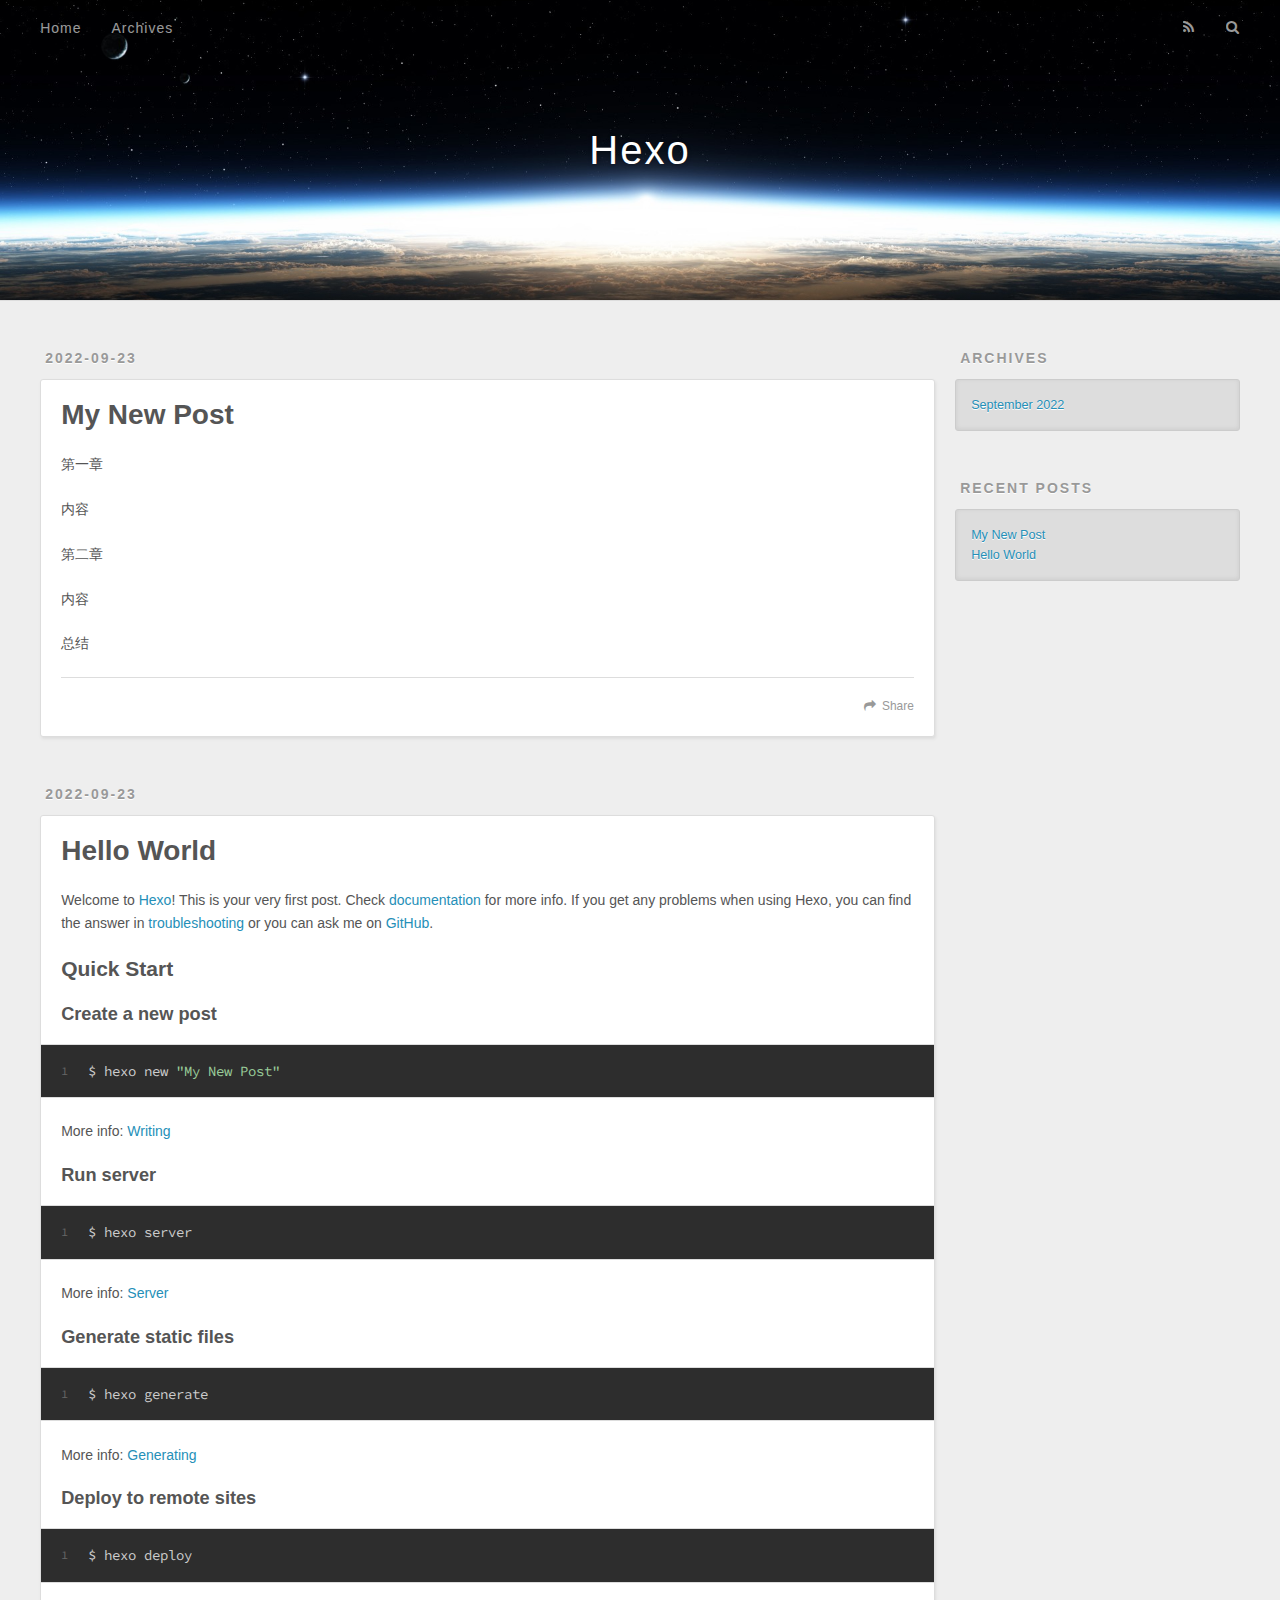
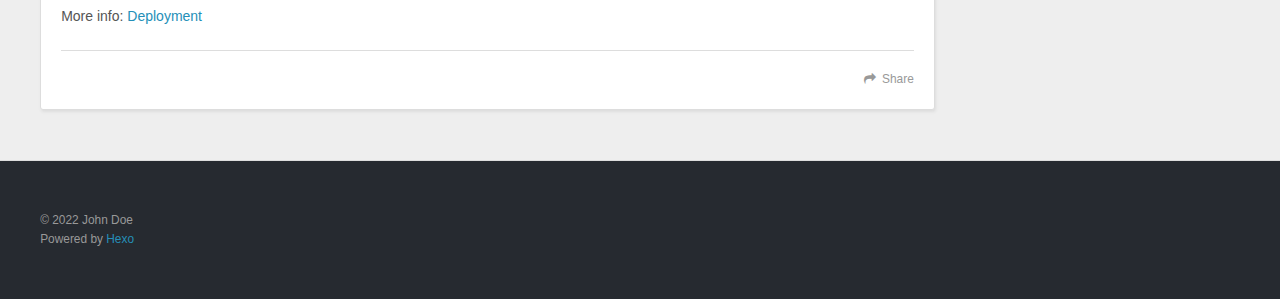
==== index.html @ 92d82f2a "Site updated: 2022-09-23 19:35:55" ====
<!DOCTYPE html>
<html>
<head>
  <meta charset="utf-8">
  

  
  <title>Hexo</title>
  <meta name="viewport" content="width=device-width, initial-scale=1, maximum-scale=1">
  <meta property="og:type" content="website">
<meta property="og:title" content="Hexo">
<meta property="og:url" content="http://example.com/index.html">
<meta property="og:site_name" content="Hexo">
<meta property="og:locale" content="en_US">
<meta property="article:author" content="John Doe">
<meta name="twitter:card" content="summary">
  
    <link rel="alternate" href="/atom.xml" title="Hexo" type="application/atom+xml">
  
  
    <link rel="icon" href="/favicon.png">
  
  
    <link href="//fonts.googleapis.com/css?family=Source+Code+Pro" rel="stylesheet" type="text/css">
  
  
<link rel="stylesheet" href="/css/style.css">

<meta name="generator" content="Hexo 5.4.2"></head>

<body>
  <div id="container">
    <div id="wrap">
      <header id="header">
  <div id="banner"></div>
  <div id="header-outer" class="outer">
    <div id="header-title" class="inner">
      <h1 id="logo-wrap">
        <a href="/" id="logo">Hexo</a>
      </h1>
      
    </div>
    <div id="header-inner" class="inner">
      <nav id="main-nav">
        <a id="main-nav-toggle" class="nav-icon"></a>
        
          <a class="main-nav-link" href="/">Home</a>
        
          <a class="main-nav-link" href="/archives">Archives</a>
        
      </nav>
      <nav id="sub-nav">
        
          <a id="nav-rss-link" class="nav-icon" href="/atom.xml" title="RSS Feed"></a>
        
        <a id="nav-search-btn" class="nav-icon" title="Search"></a>
      </nav>
      <div id="search-form-wrap">
        <form action="//google.com/search" method="get" accept-charset="UTF-8" class="search-form"><input type="search" name="q" class="search-form-input" placeholder="Search"><button type="submit" class="search-form-submit">&#xF002;</button><input type="hidden" name="sitesearch" value="http://example.com"></form>
      </div>
    </div>
  </div>
</header>
      <div class="outer">
        <section id="main">
  
    <article id="post-My-New-Post" class="article article-type-post" itemscope itemprop="blogPost">
  <div class="article-meta">
    <a href="/2022/09/23/My-New-Post/" class="article-date">
  <time datetime="2022-09-23T10:31:55.000Z" itemprop="datePublished">2022-09-23</time>
</a>
    
  </div>
  <div class="article-inner">
    
    
      <header class="article-header">
        
  
    <h1 itemprop="name">
      <a class="article-title" href="/2022/09/23/My-New-Post/">My New Post</a>
    </h1>
  

      </header>
    
    <div class="article-entry" itemprop="articleBody">
      
        <p>第一章</p>
<p>内容</p>
<p>第二章</p>
<p>内容</p>
<p>总结</p>

      
    </div>
    <footer class="article-footer">
      <a data-url="http://example.com/2022/09/23/My-New-Post/" data-id="cl8ecjs6b00005gvkepz2fsvu" class="article-share-link">Share</a>
      
      
    </footer>
  </div>
  
</article>


  
    <article id="post-hello-world" class="article article-type-post" itemscope itemprop="blogPost">
  <div class="article-meta">
    <a href="/2022/09/23/hello-world/" class="article-date">
  <time datetime="2022-09-23T10:23:54.370Z" itemprop="datePublished">2022-09-23</time>
</a>
    
  </div>
  <div class="article-inner">
    
    
      <header class="article-header">
        
  
    <h1 itemprop="name">
      <a class="article-title" href="/2022/09/23/hello-world/">Hello World</a>
    </h1>
  

      </header>
    
    <div class="article-entry" itemprop="articleBody">
      
        <p>Welcome to <a target="_blank" rel="noopener" href="https://hexo.io/">Hexo</a>! This is your very first post. Check <a target="_blank" rel="noopener" href="https://hexo.io/docs/">documentation</a> for more info. If you get any problems when using Hexo, you can find the answer in <a target="_blank" rel="noopener" href="https://hexo.io/docs/troubleshooting.html">troubleshooting</a> or you can ask me on <a target="_blank" rel="noopener" href="https://github.com/hexojs/hexo/issues">GitHub</a>.</p>
<h2 id="Quick-Start"><a href="#Quick-Start" class="headerlink" title="Quick Start"></a>Quick Start</h2><h3 id="Create-a-new-post"><a href="#Create-a-new-post" class="headerlink" title="Create a new post"></a>Create a new post</h3><figure class="highlight bash"><table><tr><td class="gutter"><pre><span class="line">1</span><br></pre></td><td class="code"><pre><span class="line">$ hexo new <span class="string">&quot;My New Post&quot;</span></span><br></pre></td></tr></table></figure>

<p>More info: <a target="_blank" rel="noopener" href="https://hexo.io/docs/writing.html">Writing</a></p>
<h3 id="Run-server"><a href="#Run-server" class="headerlink" title="Run server"></a>Run server</h3><figure class="highlight bash"><table><tr><td class="gutter"><pre><span class="line">1</span><br></pre></td><td class="code"><pre><span class="line">$ hexo server</span><br></pre></td></tr></table></figure>

<p>More info: <a target="_blank" rel="noopener" href="https://hexo.io/docs/server.html">Server</a></p>
<h3 id="Generate-static-files"><a href="#Generate-static-files" class="headerlink" title="Generate static files"></a>Generate static files</h3><figure class="highlight bash"><table><tr><td class="gutter"><pre><span class="line">1</span><br></pre></td><td class="code"><pre><span class="line">$ hexo generate</span><br></pre></td></tr></table></figure>

<p>More info: <a target="_blank" rel="noopener" href="https://hexo.io/docs/generating.html">Generating</a></p>
<h3 id="Deploy-to-remote-sites"><a href="#Deploy-to-remote-sites" class="headerlink" title="Deploy to remote sites"></a>Deploy to remote sites</h3><figure class="highlight bash"><table><tr><td class="gutter"><pre><span class="line">1</span><br></pre></td><td class="code"><pre><span class="line">$ hexo deploy</span><br></pre></td></tr></table></figure>

<p>More info: <a target="_blank" rel="noopener" href="https://hexo.io/docs/one-command-deployment.html">Deployment</a></p>

      
    </div>
    <footer class="article-footer">
      <a data-url="http://example.com/2022/09/23/hello-world/" data-id="cl8ecjs6n00015gvkd9if2tex" class="article-share-link">Share</a>
      
      
    </footer>
  </div>
  
</article>


  


</section>
        
          <aside id="sidebar">
  
    

  
    

  
    
  
    
  <div class="widget-wrap">
    <h3 class="widget-title">Archives</h3>
    <div class="widget">
      <ul class="archive-list"><li class="archive-list-item"><a class="archive-list-link" href="/archives/2022/09/">September 2022</a></li></ul>
    </div>
  </div>


  
    
  <div class="widget-wrap">
    <h3 class="widget-title">Recent Posts</h3>
    <div class="widget">
      <ul>
        
          <li>
            <a href="/2022/09/23/My-New-Post/">My New Post</a>
          </li>
        
          <li>
            <a href="/2022/09/23/hello-world/">Hello World</a>
          </li>
        
      </ul>
    </div>
  </div>

  
</aside>
        
      </div>
      <footer id="footer">
  
  <div class="outer">
    <div id="footer-info" class="inner">
      &copy; 2022 John Doe<br>
      Powered by <a href="http://hexo.io/" target="_blank">Hexo</a>
    </div>
  </div>
</footer>
    </div>
    <nav id="mobile-nav">
  
    <a href="/" class="mobile-nav-link">Home</a>
  
    <a href="/archives" class="mobile-nav-link">Archives</a>
  
</nav>
    

<script src="//ajax.googleapis.com/ajax/libs/jquery/2.0.3/jquery.min.js"></script>


  
<link rel="stylesheet" href="/fancybox/jquery.fancybox.css">

  
<script src="/fancybox/jquery.fancybox.pack.js"></script>




<script src="/js/script.js"></script>




  </div>
</body>
</html>
---- css/style.css ----
body {
  width: 100%;
}
body:before,
body:after {
  content: "";
  display: table;
}
body:after {
  clear: both;
}
html,
body,
div,
span,
applet,
object,
iframe,
h1,
h2,
h3,
h4,
h5,
h6,
p,
blockquote,
pre,
a,
abbr,
acronym,
address,
big,
cite,
code,
del,
dfn,
em,
img,
ins,
kbd,
q,
s,
samp,
small,
strike,
strong,
sub,
sup,
tt,
var,
dl,
dt,
dd,
ol,
ul,
li,
fieldset,
form,
label,
legend,
table,
caption,
tbody,
tfoot,
thead,
tr,
th,
td {
  margin: 0;
  padding: 0;
  border: 0;
  outline: 0;
  font-weight: inherit;
  font-style: inherit;
  font-family: inherit;
  font-size: 100%;
  vertical-align: baseline;
}
body {
  line-height: 1;
  color: #000;
  background: #fff;
}
ol,
ul {
  list-style: none;
}
table {
  border-collapse: separate;
  border-spacing: 0;
  vertical-align: middle;
}
caption,
th,
td {
  text-align: left;
  font-weight: normal;
  vertical-align: middle;
}
a img {
  border: none;
}
input,
button {
  margin: 0;
  padding: 0;
}
input::-moz-focus-inner,
button::-moz-focus-inner {
  border: 0;
  padding: 0;
}
@font-face {
  font-family: FontAwesome;
  font-style: normal;
  font-weight: normal;
  src: url("fonts/fontawesome-webfont.eot?v=#4.0.3");
  src: url("fonts/fontawesome-webfont.eot?#iefix&v=#4.0.3") format("embedded-opentype"), url("fonts/fontawesome-webfont.woff?v=#4.0.3") format("woff"), url("fonts/fontawesome-webfont.ttf?v=#4.0.3") format("truetype"), url("fonts/fontawesome-webfont.svg#fontawesomeregular?v=#4.0.3") format("svg");
}
html,
body,
#container {
  height: 100%;
}
body {
  background: #eee;
  font: 14px -apple-system, BlinkMacSystemFont, "Segoe UI", "Roboto", "Oxygen", "Ubuntu", "Cantarell", "Fira Sans", "Droid Sans", "Helvetica Neue", sans-serif;
  -webkit-text-size-adjust: 100%;
}
.outer {
  max-width: 1220px;
  margin: 0 auto;
  padding: 0 20px;
}
.outer:before,
.outer:after {
  content: "";
  display: table;
}
.outer:after {
  clear: both;
}
.inner {
  display: inline;
  float: left;
  width: 98.33333333333333%;
  margin: 0 0.833333333333333%;
}
.left,
.alignleft {
  float: left;
}
.right,
.alignright {
  float: right;
}
.clear {
  clear: both;
}
#container {
  position: relative;
}
.mobile-nav-on {
  overflow: hidden;
}
#wrap {
  height: 100%;
  width: 100%;
  position: absolute;
  top: 0;
  left: 0;
  -webkit-transition: 0.2s ease-out;
  -moz-transition: 0.2s ease-out;
  -ms-transition: 0.2s ease-out;
  transition: 0.2s ease-out;
  z-index: 1;
  background: #eee;
}
.mobile-nav-on #wrap {
  left: 280px;
}
@media screen and (min-width: 768px) {
  #main {
    display: inline;
    float: left;
    width: 73.33333333333333%;
    margin: 0 0.833333333333333%;
  }
}
.article-date,
.article-category-link,
.archive-year,
.widget-title {
  text-decoration: none;
  text-transform: uppercase;
  letter-spacing: 2px;
  color: #999;
  margin-bottom: 1em;
  margin-left: 5px;
  line-height: 1em;
  text-shadow: 0 1px #fff;
  font-weight: bold;
}
.article-inner,
.archive-article-inner {
  background: #fff;
  -webkit-box-shadow: 1px 2px 3px #ddd;
  box-shadow: 1px 2px 3px #ddd;
  border: 1px solid #ddd;
  border-radius: 3px;
}
.article-entry h1,
.widget h1 {
  font-size: 2em;
}
.article-entry h2,
.widget h2 {
  font-size: 1.5em;
}
.article-entry h3,
.widget h3 {
  font-size: 1.3em;
}
.article-entry h4,
.widget h4 {
  font-size: 1.2em;
}
.article-entry h5,
.widget h5 {
  font-size: 1em;
}
.article-entry h6,
.widget h6 {
  font-size: 1em;
  color: #999;
}
.article-entry hr,
.widget hr {
  border: 1px dashed #ddd;
}
.article-entry strong,
.widget strong {
  font-weight: bold;
}
.article-entry em,
.widget em,
.article-entry cite,
.widget cite {
  font-style: italic;
}
.article-entry sup,
.widget sup,
.article-entry sub,
.widget sub {
  font-size: 0.75em;
  line-height: 0;
  position: relative;
  vertical-align: baseline;
}
.article-entry sup,
.widget sup {
  top: -0.5em;
}
.article-entry sub,
.widget sub {
  bottom: -0.2em;
}
.article-entry small,
.widget small {
  font-size: 0.85em;
}
.article-entry acronym,
.widget acronym,
.article-entry abbr,
.widget abbr {
  border-bottom: 1px dotted;
}
.article-entry ul,
.widget ul,
.article-entry ol,
.widget ol,
.article-entry dl,
.widget dl {
  margin: 0 20px;
  line-height: 1.6em;
}
.article-entry ul ul,
.widget ul ul,
.article-entry ol ul,
.widget ol ul,
.article-entry ul ol,
.widget ul ol,
.article-entry ol ol,
.widget ol ol {
  margin-top: 0;
  margin-bottom: 0;
}
.article-entry ul,
.widget ul {
  list-style: disc;
}
.article-entry ol,
.widget ol {
  list-style: decimal;
}
.article-entry dt,
.widget dt {
  font-weight: bold;
}
#header {
  height: 300px;
  position: relative;
  border-bottom: 1px solid #ddd;
}
#header:before,
#header:after {
  content: "";
  position: absolute;
  left: 0;
  right: 0;
  height: 40px;
}
#header:before {
  top: 0;
  background: -webkit-linear-gradient(rgba(0,0,0,0.2), transparent);
  background: -moz-linear-gradient(rgba(0,0,0,0.2), transparent);
  background: -ms-linear-gradient(rgba(0,0,0,0.2), transparent);
  background: linear-gradient(rgba(0,0,0,0.2), transparent);
}
#header:after {
  bottom: 0;
  background: -webkit-linear-gradient(transparent, rgba(0,0,0,0.2));
  background: -moz-linear-gradient(transparent, rgba(0,0,0,0.2));
  background: -ms-linear-gradient(transparent, rgba(0,0,0,0.2));
  background: linear-gradient(transparent, rgba(0,0,0,0.2));
}
#header-outer {
  height: 100%;
  position: relative;
}
#header-inner {
  position: relative;
  overflow: hidden;
}
#banner {
  position: absolute;
  top: 0;
  left: 0;
  width: 100%;
  height: 100%;
  background: url("images/banner.jpg") center #000;
  background-size: cover;
  z-index: -1;
}
#header-title {
  text-align: center;
  height: 40px;
  position: absolute;
  top: 50%;
  left: 0;
  margin-top: -20px;
}
#logo,
#subtitle {
  text-decoration: none;
  color: #fff;
  font-weight: 300;
  text-shadow: 0 1px 4px rgba(0,0,0,0.3);
}
#logo {
  font-size: 40px;
  line-height: 40px;
  letter-spacing: 2px;
}
#subtitle {
  font-size: 16px;
  line-height: 16px;
  letter-spacing: 1px;
}
#subtitle-wrap {
  margin-top: 16px;
}
#main-nav {
  float: left;
  margin-left: -15px;
}
.nav-icon,
.main-nav-link {
  float: left;
  color: #fff;
  opacity: 0.6;
  text-decoration: none;
  text-shadow: 0 1px rgba(0,0,0,0.2);
  -webkit-transition: opacity 0.2s;
  -moz-transition: opacity 0.2s;
  -ms-transition: opacity 0.2s;
  transition: opacity 0.2s;
  display: block;
  padding: 20px 15px;
}
.nav-icon:hover,
.main-nav-link:hover {
  opacity: 1;
}
.nav-icon {
  font-family: FontAwesome;
  text-align: center;
  font-size: 14px;
  width: 14px;
  height: 14px;
  padding: 20px 15px;
  position: relative;
  cursor: pointer;
}
.main-nav-link {
  font-weight: 300;
  letter-spacing: 1px;
}
@media screen and (max-width: 479px) {
  .main-nav-link {
    display: none;
  }
}
#main-nav-toggle {
  display: none;
}
#main-nav-toggle:before {
  content: "\f0c9";
}
@media screen and (max-width: 479px) {
  #main-nav-toggle {
    display: block;
  }
}
#sub-nav {
  float: right;
  margin-right: -15px;
}
#nav-rss-link:before {
  content: "\f09e";
}
#nav-search-btn:before {
  content: "\f002";
}
#search-form-wrap {
  position: absolute;
  top: 15px;
  width: 150px;
  height: 30px;
  right: -150px;
  opacity: 0;
  -webkit-transition: 0.2s ease-out;
  -moz-transition: 0.2s ease-out;
  -ms-transition: 0.2s ease-out;
  transition: 0.2s ease-out;
}
#search-form-wrap.on {
  opacity: 1;
  right: 0;
}
@media screen and (max-width: 479px) {
  #search-form-wrap {
    width: 100%;
    right: -100%;
  }
}
.search-form {
  position: absolute;
  top: 0;
  left: 0;
  right: 0;
  background: #fff;
  padding: 5px 15px;
  border-radius: 15px;
  -webkit-box-shadow: 0 0 10px rgba(0,0,0,0.3);
  box-shadow: 0 0 10px rgba(0,0,0,0.3);
}
.search-form-input {
  border: none;
  background: none;
  color: #555;
  width: 100%;
  font: 13px -apple-system, BlinkMacSystemFont, "Segoe UI", "Roboto", "Oxygen", "Ubuntu", "Cantarell", "Fira Sans", "Droid Sans", "Helvetica Neue", sans-serif;
  outline: none;
}
.search-form-input::-webkit-search-results-decoration,
.search-form-input::-webkit-search-cancel-button {
  -webkit-appearance: none;
}
.search-form-submit {
  position: absolute;
  top: 50%;
  right: 10px;
  margin-top: -7px;
  font: 13px FontAwesome;
  border: none;
  background: none;
  color: #bbb;
  cursor: pointer;
}
.search-form-submit:hover,
.search-form-submit:focus {
  color: #777;
}
.article {
  margin: 50px 0;
}
.article-inner {
  overflow: hidden;
}
.article-meta:before,
.article-meta:after {
  content: "";
  display: table;
}
.article-meta:after {
  clear: both;
}
.article-date {
  float: left;
}
.article-category {
  float: left;
  line-height: 1em;
  color: #ccc;
  text-shadow: 0 1px #fff;
  margin-left: 8px;
}
.article-category:before {
  content: "\2022";
}
.article-category-link {
  margin: 0 12px 1em;
}
.article-header {
  padding: 20px 20px 0;
}
.article-title {
  text-decoration: none;
  font-size: 2em;
  font-weight: bold;
  color: #555;
  line-height: 1.1em;
  -webkit-transition: color 0.2s;
  -moz-transition: color 0.2s;
  -ms-transition: color 0.2s;
  transition: color 0.2s;
}
a.article-title:hover {
  color: #258fb8;
}
.article-entry {
  color: #555;
  padding: 0 20px;
}
.article-entry:before,
.article-entry:after {
  content: "";
  display: table;
}
.article-entry:after {
  clear: both;
}
.article-entry p,
.article-entry table {
  line-height: 1.6em;
  margin: 1.6em 0;
}
.article-entry h1,
.article-entry h2,
.article-entry h3,
.article-entry h4,
.article-entry h5,
.article-entry h6 {
  font-weight: bold;
}
.article-entry h1,
.article-entry h2,
.article-entry h3,
.article-entry h4,
.article-entry h5,
.article-entry h6 {
  line-height: 1.1em;
  margin: 1.1em 0;
}
.article-entry a {
  color: #258fb8;
  text-decoration: none;
}
.article-entry a:hover {
  text-decoration: underline;
}
.article-entry ul,
.article-entry ol,
.article-entry dl {
  margin-top: 1.6em;
  margin-bottom: 1.6em;
}
.article-entry img,
.article-entry video {
  max-width: 100%;
  height: auto;
  display: block;
  margin: auto;
}
.article-entry iframe {
  border: none;
}
.article-entry table {
  width: 100%;
  border-collapse: collapse;
  border-spacing: 0;
}
.article-entry th {
  font-weight: bold;
  border-bottom: 3px solid #ddd;
  padding-bottom: 0.5em;
}
.article-entry td {
  border-bottom: 1px solid #ddd;
  padding: 10px 0;
}
.article-entry blockquote {
  font-family: Georgia, "Times New Roman", serif;
  font-size: 1.4em;
  margin: 1.6em 20px;
  text-align: center;
}
.article-entry blockquote footer {
  font-size: 14px;
  margin: 1.6em 0;
  font-family: -apple-system, BlinkMacSystemFont, "Segoe UI", "Roboto", "Oxygen", "Ubuntu", "Cantarell", "Fira Sans", "Droid Sans", "Helvetica Neue", sans-serif;
}
.article-entry blockquote footer cite:before {
  content: "—";
  padding: 0 0.5em;
}
.article-entry .pullquote {
  text-align: left;
  width: 45%;
  margin: 0;
}
.article-entry .pullquote.left {
  margin-left: 0.5em;
  margin-right: 1em;
}
.article-entry .pullquote.right {
  margin-right: 0.5em;
  margin-left: 1em;
}
.article-entry .caption {
  color: #999;
  display: block;
  font-size: 0.9em;
  margin-top: 0.5em;
  position: relative;
  text-align: center;
}
.article-entry .video-container {
  position: relative;
  padding-top: 56.25%;
  height: 0;
  overflow: hidden;
}
.article-entry .video-container iframe,
.article-entry .video-container object,
.article-entry .video-container embed {
  position: absolute;
  top: 0;
  left: 0;
  width: 100%;
  height: 100%;
  margin-top: 0;
}
.article-more-link a {
  display: inline-block;
  line-height: 1em;
  padding: 6px 15px;
  border-radius: 15px;
  background: #eee;
  color: #999;
  text-shadow: 0 1px #fff;
  text-decoration: none;
}
.article-more-link a:hover {
  background: #258fb8;
  color: #fff;
  text-decoration: none;
  text-shadow: 0 1px #1e7293;
}
.article-footer {
  font-size: 0.85em;
  line-height: 1.6em;
  border-top: 1px solid #ddd;
  padding-top: 1.6em;
  margin: 0 20px 20px;
}
.article-footer:before,
.article-footer:after {
  content: "";
  display: table;
}
.article-footer:after {
  clear: both;
}
.article-footer a {
  color: #999;
  text-decoration: none;
}
.article-footer a:hover {
  color: #555;
}
.article-tag-list-item {
  float: left;
  margin-right: 10px;
}
.article-tag-list-link:before {
  content: "#";
}
.article-comment-link {
  float: right;
}
.article-comment-link:before {
  content: "\f075";
  font-family: FontAwesome;
  padding-right: 8px;
}
.article-share-link {
  cursor: pointer;
  float: right;
  margin-left: 20px;
}
.article-share-link:before {
  content: "\f064";
  font-family: FontAwesome;
  padding-right: 6px;
}
#article-nav {
  position: relative;
}
#article-nav:before,
#article-nav:after {
  content: "";
  display: table;
}
#article-nav:after {
  clear: both;
}
@media screen and (min-width: 768px) {
  #article-nav {
    margin: 50px 0;
  }
  #article-nav:before {
    width: 8px;
    height: 8px;
    position: absolute;
    top: 50%;
    left: 50%;
    margin-top: -4px;
    margin-left: -4px;
    content: "";
    border-radius: 50%;
    background: #ddd;
    -webkit-box-shadow: 0 1px 2px #fff;
    box-shadow: 0 1px 2px #fff;
  }
}
.article-nav-link-wrap {
  text-decoration: none;
  text-shadow: 0 1px #fff;
  color: #999;
  -webkit-box-sizing: border-box;
  -moz-box-sizing: border-box;
  box-sizing: border-box;
  margin-top: 50px;
  text-align: center;
  display: block;
}
.article-nav-link-wrap:hover {
  color: #555;
}
@media screen and (min-width: 768px) {
  .article-nav-link-wrap {
    width: 50%;
    margin-top: 0;
  }
}
@media screen and (min-width: 768px) {
  #article-nav-newer {
    float: left;
    text-align: right;
    padding-right: 20px;
  }
}
@media screen and (min-width: 768px) {
  #article-nav-older {
    float: right;
    text-align: left;
    padding-left: 20px;
  }
}
.article-nav-caption {
  text-transform: uppercase;
  letter-spacing: 2px;
  color: #ddd;
  line-height: 1em;
  font-weight: bold;
}
#article-nav-newer .article-nav-caption {
  margin-right: -2px;
}
.article-nav-title {
  font-size: 0.85em;
  line-height: 1.6em;
  margin-top: 0.5em;
}
.article-share-box {
  position: absolute;
  display: none;
  background: #fff;
  -webkit-box-shadow: 1px 2px 10px rgba(0,0,0,0.2);
  box-shadow: 1px 2px 10px rgba(0,0,0,0.2);
  border-radius: 3px;
  margin-left: -145px;
  overflow: hidden;
  z-index: 1;
}
.article-share-box.on {
  display: block;
}
.article-share-input {
  width: 100%;
  background: none;
  -webkit-box-sizing: border-box;
  -moz-box-sizing: border-box;
  box-sizing: border-box;
  font: 14px -apple-system, BlinkMacSystemFont, "Segoe UI", "Roboto", "Oxygen", "Ubuntu", "Cantarell", "Fira Sans", "Droid Sans", "Helvetica Neue", sans-serif;
  padding: 0 15px;
  color: #555;
  outline: none;
  border: 1px solid #ddd;
  border-radius: 3px 3px 0 0;
  height: 36px;
  line-height: 36px;
}
.article-share-links {
  background: #eee;
}
.article-share-links:before,
.article-share-links:after {
  content: "";
  display: table;
}
.article-share-links:after {
  clear: both;
}
.article-share-twitter,
.article-share-facebook,
.article-share-pinterest,
.article-share-google {
  width: 50px;
  height: 36px;
  display: block;
  float: left;
  position: relative;
  color: #999;
  text-shadow: 0 1px #fff;
}
.article-share-twitter:before,
.article-share-facebook:before,
.article-share-pinterest:before,
.article-share-google:before {
  font-size: 20px;
  font-family: FontAwesome;
  width: 20px;
  height: 20px;
  position: absolute;
  top: 50%;
  left: 50%;
  margin-top: -10px;
  margin-left: -10px;
  text-align: center;
}
.article-share-twitter:hover,
.article-share-facebook:hover,
.article-share-pinterest:hover,
.article-share-google:hover {
  color: #fff;
}
.article-share-twitter:before {
  content: "\f099";
}
.article-share-twitter:hover {
  background: #00aced;
  text-shadow: 0 1px #008abe;
}
.article-share-facebook:before {
  content: "\f09a";
}
.article-share-facebook:hover {
  background: #3b5998;
  text-shadow: 0 1px #2f477a;
}
.article-share-pinterest:before {
  content: "\f0d2";
}
.article-share-pinterest:hover {
  background: #cb2027;
  text-shadow: 0 1px #a21a1f;
}
.article-share-google:before {
  content: "\f0d5";
}
.article-share-google:hover {
  background: #dd4b39;
  text-shadow: 0 1px #be3221;
}
.article-gallery {
  background: #000;
  position: relative;
}
.article-gallery-photos {
  position: relative;
  overflow: hidden;
}
.article-gallery-img {
  display: none;
  max-width: 100%;
}
.article-gallery-img:first-child {
  display: block;
}
.article-gallery-img.loaded {
  position: absolute;
  display: block;
}
.article-gallery-img img {
  display: block;
  max-width: 100%;
  margin: 0 auto;
}
#comments {
  background: #fff;
  -webkit-box-shadow: 1px 2px 3px #ddd;
  box-shadow: 1px 2px 3px #ddd;
  padding: 20px;
  border: 1px solid #ddd;
  border-radius: 3px;
  margin: 50px 0;
}
#comments a {
  color: #258fb8;
}
.archives-wrap {
  margin: 50px 0;
}
.archives:before,
.archives:after {
  content: "";
  display: table;
}
.archives:after {
  clear: both;
}
.archive-year-wrap {
  margin-bottom: 1em;
}
.archives {
  -webkit-column-gap: 10px;
  -moz-column-gap: 10px;
  column-gap: 10px;
}
@media screen and (min-width: 480px) and (max-width: 767px) {
  .archives {
    -webkit-column-count: 2;
    -moz-column-count: 2;
    column-count: 2;
  }
}
@media screen and (min-width: 768px) {
  .archives {
    -webkit-column-count: 3;
    -moz-column-count: 3;
    column-count: 3;
  }
}
.archive-article {
  -webkit-column-break-inside: avoid;
  page-break-inside: avoid;
  overflow: hidden;
  break-inside: avoid-column;
}
.archive-article-inner {
  padding: 10px;
  margin-bottom: 15px;
}
.archive-article-title {
  text-decoration: none;
  font-weight: bold;
  color: #555;
  -webkit-transition: color 0.2s;
  -moz-transition: color 0.2s;
  -ms-transition: color 0.2s;
  transition: color 0.2s;
  line-height: 1.6em;
}
.archive-article-title:hover {
  color: #258fb8;
}
.archive-article-footer {
  margin-top: 1em;
}
.archive-article-date {
  color: #999;
  text-decoration: none;
  font-size: 0.85em;
  line-height: 1em;
  margin-bottom: 0.5em;
  display: block;
}
#page-nav {
  margin: 50px auto;
  background: #fff;
  -webkit-box-shadow: 1px 2px 3px #ddd;
  box-shadow: 1px 2px 3px #ddd;
  border: 1px solid #ddd;
  border-radius: 3px;
  text-align: center;
  color: #999;
  overflow: hidden;
}
#page-nav:before,
#page-nav:after {
  content: "";
  display: table;
}
#page-nav:after {
  clear: both;
}
#page-nav a,
#page-nav span {
  padding: 10px 20px;
  line-height: 1;
  height: 2ex;
}
#page-nav a {
  color: #999;
  text-decoration: none;
}
#page-nav a:hover {
  background: #999;
  color: #fff;
}
#page-nav .prev {
  float: left;
}
#page-nav .next {
  float: right;
}
#page-nav .page-number {
  display: inline-block;
}
@media screen and (max-width: 479px) {
  #page-nav .page-number {
    display: none;
  }
}
#page-nav .current {
  color: #555;
  font-weight: bold;
}
#page-nav .space {
  color: #ddd;
}
#footer {
  background: #262a30;
  padding: 50px 0;
  border-top: 1px solid #ddd;
  color: #999;
}
#footer a {
  color: #258fb8;
  text-decoration: none;
}
#footer a:hover {
  text-decoration: underline;
}
#footer-info {
  line-height: 1.6em;
  font-size: 0.85em;
}
.article-entry pre,
.article-entry .highlight {
  background: #2d2d2d;
  margin: 0 -20px;
  padding: 15px 20px;
  border-style: solid;
  border-color: #ddd;
  border-width: 1px 0;
  overflow: auto;
  color: #ccc;
  line-height: 22.400000000000002px;
}
.article-entry .highlight .gutter pre,
.article-entry .gist .gist-file .gist-data .line-numbers {
  color: #666;
  font-size: 0.85em;
}
.article-entry pre,
.article-entry code {
  font-family: "Source Code Pro", Consolas, Monaco, Menlo, Consolas, monospace;
}
.article-entry code {
  background: #eee;
  text-shadow: 0 1px #fff;
  padding: 0 0.3em;
}
.article-entry pre code {
  background: none;
  text-shadow: none;
  padding: 0;
}
.article-entry .highlight pre {
  border: none;
  margin: 0;
  padding: 0;
}
.article-entry .highlight table {
  margin: 0;
  width: auto;
}
.article-entry .highlight td {
  border: none;
  padding: 0;
}
.article-entry .highlight figcaption {
  font-size: 0.85em;
  color: #999;
  line-height: 1em;
  margin-bottom: 1em;
}
.article-entry .highlight figcaption:before,
.article-entry .highlight figcaption:after {
  content: "";
  display: table;
}
.article-entry .highlight figcaption:after {
  clear: both;
}
.article-entry .highlight figcaption a {
  float: right;
}
.article-entry .highlight .gutter pre {
  text-align: right;
  padding-right: 20px;
}
.article-entry .highlight .line {
  height: 22.400000000000002px;
}
.article-entry .highlight .line.marked {
  background: #515151;
}
.article-entry .gist {
  margin: 0 -20px;
  border-style: solid;
  border-color: #ddd;
  border-width: 1px 0;
  background: #2d2d2d;
  padding: 15px 20px 15px 0;
}
.article-entry .gist .gist-file {
  border: none;
  font-family: "Source Code Pro", Consolas, Monaco, Menlo, Consolas, monospace;
  margin: 0;
}
.article-entry .gist .gist-file .gist-data {
  background: none;
  border: none;
}
.article-entry .gist .gist-file .gist-data .line-numbers {
  background: none;
  border: none;
  padding: 0 20px 0 0;
}
.article-entry .gist .gist-file .gist-data .line-data {
  padding: 0 !important;
}
.article-entry .gist .gist-file .highlight {
  margin: 0;
  padding: 0;
  border: none;
}
.article-entry .gist .gist-file .gist-meta {
  background: #2d2d2d;
  color: #999;
  font: 0.85em -apple-system, BlinkMacSystemFont, "Segoe UI", "Roboto", "Oxygen", "Ubuntu", "Cantarell", "Fira Sans", "Droid Sans", "Helvetica Neue", sans-serif;
  text-shadow: 0 0;
  padding: 0;
  margin-top: 1em;
  margin-left: 20px;
}
.article-entry .gist .gist-file .gist-meta a {
  color: #258fb8;
  font-weight: normal;
}
.article-entry .gist .gist-file .gist-meta a:hover {
  text-decoration: underline;
}
pre .comment,
pre .title {
  color: #999;
}
pre .variable,
pre .attribute,
pre .tag,
pre .regexp,
pre .ruby .constant,
pre .xml .tag .title,
pre .xml .pi,
pre .xml .doctype,
pre .html .doctype,
pre .css .id,
pre .css .class,
pre .css .pseudo {
  color: #f2777a;
}
pre .number,
pre .preprocessor,
pre .built_in,
pre .literal,
pre .params,
pre .constant {
  color: #f99157;
}
pre .class,
pre .ruby .class .title,
pre .css .rules .attribute {
  color: #9c9;
}
pre .string,
pre .value,
pre .inheritance,
pre .header,
pre .ruby .symbol,
pre .xml .cdata {
  color: #9c9;
}
pre .css .hexcolor {
  color: #6cc;
}
pre .function,
pre .python .decorator,
pre .python .title,
pre .ruby .function .title,
pre .ruby .title .keyword,
pre .perl .sub,
pre .javascript .title,
pre .coffeescript .title {
  color: #69c;
}
pre .keyword,
pre .javascript .function {
  color: #c9c;
}
@media screen and (max-width: 479px) {
  #mobile-nav {
    position: absolute;
    top: 0;
    left: 0;
    width: 280px;
    height: 100%;
    background: #191919;
    border-right: 1px solid #fff;
  }
}
@media screen and (max-width: 479px) {
  .mobile-nav-link {
    display: block;
    color: #999;
    text-decoration: none;
    padding: 15px 20px;
    font-weight: bold;
  }
  .mobile-nav-link:hover {
    color: #fff;
  }
}
@media screen and (min-width: 768px) {
  #sidebar {
    display: inline;
    float: left;
    width: 23.333333333333332%;
    margin: 0 0.833333333333333%;
  }
}
.widget-wrap {
  margin: 50px 0;
}
.widget {
  color: #777;
  text-shadow: 0 1px #fff;
  background: #ddd;
  -webkit-box-shadow: 0 -1px 4px #ccc inset;
  box-shadow: 0 -1px 4px #ccc inset;
  border: 1px solid #ccc;
  padding: 15px;
  border-radius: 3px;
}
.widget a {
  color: #258fb8;
  text-decoration: none;
}
.widget a:hover {
  text-decoration: underline;
}
.widget ul ul,
.widget ol ul,
.widget dl ul,
.widget ul ol,
.widget ol ol,
.widget dl ol,
.widget ul dl,
.widget ol dl,
.widget dl dl {
  margin-left: 15px;
  list-style: disc;
}
.widget {
  line-height: 1.6em;
  word-wrap: break-word;
  font-size: 0.9em;
}
.widget ul,
.widget ol {
  list-style: none;
  margin: 0;
}
.widget ul ul,
.widget ol ul,
.widget ul ol,
.widget ol ol {
  margin: 0 20px;
}
.widget ul ul,
.widget ol ul {
  list-style: disc;
}
.widget ul ol,
.widget ol ol {
  list-style: decimal;
}
.category-list-count,
.tag-list-count,
.archive-list-count {
  padding-left: 5px;
  color: #999;
  font-size: 0.85em;
}
.category-list-count:before,
.tag-list-count:before,
.archive-list-count:before {
  content: "(";
}
.category-list-count:after,
.tag-list-count:after,
.archive-list-count:after {
  content: ")";
}
.tagcloud a {
  margin-right: 5px;
  display: inline-block;
}
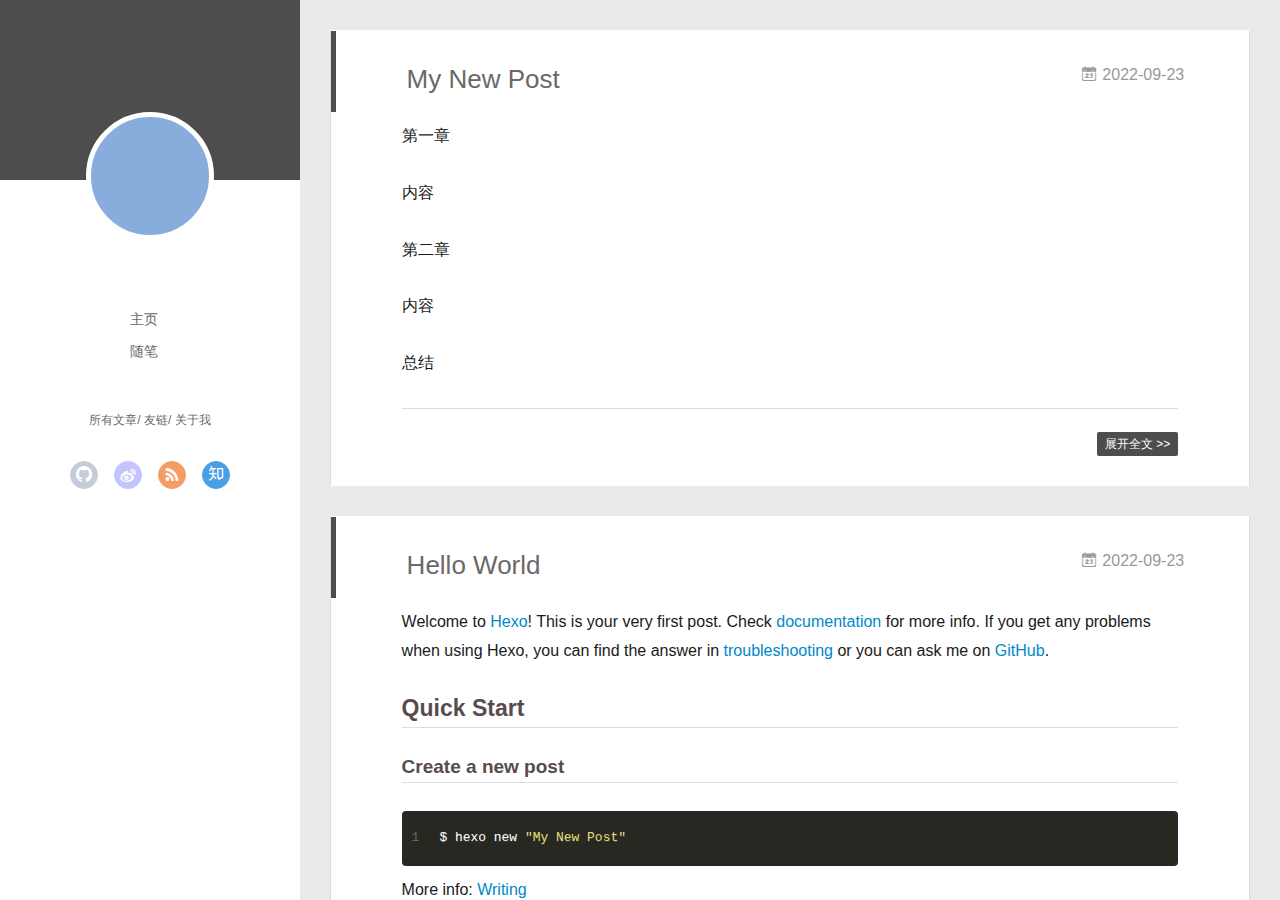
==== commit c78b5df1: "Site updated: 2022-09-23 20:04:37" ====
--- a/index.html
+++ b/index.html
@@ -3,8 +3,9 @@
 <head>
   <meta charset="utf-8">
   
-
-  
+  <meta name="renderer" content="webkit">
+  <meta http-equiv="X-UA-Compatible" content="IE=edge" >
+  <link rel="dns-prefetch" href="http://example.com">
   <title>Hexo</title>
   <meta name="viewport" content="width=device-width, initial-scale=1, maximum-scale=1">
   <meta property="og:type" content="website">
@@ -15,64 +16,144 @@
 <meta property="article:author" content="John Doe">
 <meta name="twitter:card" content="summary">
   
-    <link rel="alternate" href="/atom.xml" title="Hexo" type="application/atom+xml">
+    <link rel="alternative" href="/atom.xml" title="Hexo" type="application/atom+xml">
   
   
     <link rel="icon" href="/favicon.png">
   
-  
-    <link href="//fonts.googleapis.com/css?family=Source+Code+Pro" rel="stylesheet" type="text/css">
-  
-  
-<link rel="stylesheet" href="/css/style.css">
+  <link rel="stylesheet" type="text/css" href="/./main.0cf68a.css">
+  <style type="text/css">
+  
+    #container.show {
+      background: linear-gradient(200deg,#a0cfe4,#e8c37e);
+    }
+  </style>
+  
+
+  
 
 <meta name="generator" content="Hexo 5.4.2"></head>
 
 <body>
-  <div id="container">
-    <div id="wrap">
-      <header id="header">
-  <div id="banner"></div>
-  <div id="header-outer" class="outer">
-    <div id="header-title" class="inner">
-      <h1 id="logo-wrap">
-        <a href="/" id="logo">Hexo</a>
-      </h1>
-      
-    </div>
-    <div id="header-inner" class="inner">
-      <nav id="main-nav">
-        <a id="main-nav-toggle" class="nav-icon"></a>
-        
-          <a class="main-nav-link" href="/">Home</a>
-        
-          <a class="main-nav-link" href="/archives">Archives</a>
-        
-      </nav>
-      <nav id="sub-nav">
-        
-          <a id="nav-rss-link" class="nav-icon" href="/atom.xml" title="RSS Feed"></a>
-        
-        <a id="nav-search-btn" class="nav-icon" title="Search"></a>
-      </nav>
-      <div id="search-form-wrap">
-        <form action="//google.com/search" method="get" accept-charset="UTF-8" class="search-form"><input type="search" name="q" class="search-form-input" placeholder="Search"><button type="submit" class="search-form-submit">&#xF002;</button><input type="hidden" name="sitesearch" value="http://example.com"></form>
-      </div>
-    </div>
-  </div>
-</header>
-      <div class="outer">
-        <section id="main">
-  
-    <article id="post-My-New-Post" class="article article-type-post" itemscope itemprop="blogPost">
-  <div class="article-meta">
-    <a href="/2022/09/23/My-New-Post/" class="article-date">
-  <time datetime="2022-09-23T10:31:55.000Z" itemprop="datePublished">2022-09-23</time>
-</a>
-    
-  </div>
+  <div id="container" q-class="show:isCtnShow">
+    <canvas id="anm-canvas" class="anm-canvas"></canvas>
+    <div class="left-col" q-class="show:isShow">
+      
+<div class="overlay" style="background: #4d4d4d"></div>
+<div class="intrude-less">
+	<header id="header" class="inner">
+		<a href="/" class="profilepic">
+			<img src="" class="js-avatar">
+		</a>
+		<hgroup>
+		  <h1 class="header-author"><a href="/"></a></h1>
+		</hgroup>
+		
+
+		<nav class="header-menu">
+			<ul>
+			
+				<li><a href="/">主页</a></li>
+	        
+				<li><a href="/tags/%E9%9A%8F%E7%AC%94/">随笔</a></li>
+	        
+			</ul>
+		</nav>
+		<nav class="header-smart-menu">
+    		
+    			
+    			<a q-on="click: openSlider(e, 'innerArchive')" href="javascript:void(0)">所有文章</a>
+    			
+            
+    			
+    			<a q-on="click: openSlider(e, 'friends')" href="javascript:void(0)">友链</a>
+    			
+            
+    			
+    			<a q-on="click: openSlider(e, 'aboutme')" href="javascript:void(0)">关于我</a>
+    			
+            
+		</nav>
+		<nav class="header-nav">
+			<div class="social">
+				
+					<a class="github" target="_blank" href="#" title="github"><i class="icon-github"></i></a>
+		        
+					<a class="weibo" target="_blank" href="#" title="weibo"><i class="icon-weibo"></i></a>
+		        
+					<a class="rss" target="_blank" href="#" title="rss"><i class="icon-rss"></i></a>
+		        
+					<a class="zhihu" target="_blank" href="#" title="zhihu"><i class="icon-zhihu"></i></a>
+		        
+			</div>
+		</nav>
+	</header>		
+</div>
+
+    </div>
+    <div class="mid-col" q-class="show:isShow,hide:isShow|isFalse">
+      
+<nav id="mobile-nav">
+  	<div class="overlay js-overlay" style="background: #4d4d4d"></div>
+	<div class="btnctn js-mobile-btnctn">
+  		<div class="slider-trigger list" q-on="click: openSlider(e)"><i class="icon icon-sort"></i></div>
+	</div>
+	<div class="intrude-less">
+		<header id="header" class="inner">
+			<div class="profilepic">
+				<img src="" class="js-avatar">
+			</div>
+			<hgroup>
+			  <h1 class="header-author js-header-author"></h1>
+			</hgroup>
+			
+			
+			
+				
+			
+				
+			
+			
+			
+			<nav class="header-nav">
+				<div class="social">
+					
+						<a class="github" target="_blank" href="#" title="github"><i class="icon-github"></i></a>
+			        
+						<a class="weibo" target="_blank" href="#" title="weibo"><i class="icon-weibo"></i></a>
+			        
+						<a class="rss" target="_blank" href="#" title="rss"><i class="icon-rss"></i></a>
+			        
+						<a class="zhihu" target="_blank" href="#" title="zhihu"><i class="icon-zhihu"></i></a>
+			        
+				</div>
+			</nav>
+
+			<nav class="header-menu js-header-menu">
+				<ul style="width: 50%">
+				
+				
+					<li style="width: 50%"><a href="/">主页</a></li>
+		        
+					<li style="width: 50%"><a href="/tags/%E9%9A%8F%E7%AC%94/">随笔</a></li>
+		        
+				</ul>
+			</nav>
+		</header>				
+	</div>
+	<div class="mobile-mask" style="display:none" q-show="isShow"></div>
+</nav>
+
+      <div id="wrapper" class="body-wrap">
+        <div class="menu-l">
+          <div class="canvas-wrap">
+            <canvas data-colors="#eaeaea" data-sectionHeight="100" data-contentId="js-content" id="myCanvas1" class="anm-canvas"></canvas>
+          </div>
+          <div id="js-content" class="content-ll">
+            
+  
+    <article id="post-My-New-Post" class="article article-type-post  article-index" itemscope itemprop="blogPost">
   <div class="article-inner">
-    
     
       <header class="article-header">
         
@@ -82,6 +163,11 @@
     </h1>
   
 
+        
+        <a href="/2022/09/23/My-New-Post/" class="archive-article-date">
+  	<time datetime="2022-09-23T10:31:55.000Z" itemprop="datePublished"><i class="icon-calendar icon"></i>2022-09-23</time>
+</a>
+        
       </header>
     
     <div class="article-entry" itemprop="articleBody">
@@ -93,27 +179,48 @@
 <p>总结</p>
 
       
-    </div>
-    <footer class="article-footer">
-      <a data-url="http://example.com/2022/09/23/My-New-Post/" data-id="cl8ecjs6b00005gvkepz2fsvu" class="article-share-link">Share</a>
-      
-      
-    </footer>
+
+      
+    </div>
+    <div class="article-info article-info-index">
+      
+      
+      
+
+      
+        <p class="article-more-link">
+          <a class="article-more-a" href="/2022/09/23/My-New-Post/">展开全文 >></a>
+        </p>
+      
+
+      
+      <div class="clearfix"></div>
+    </div>
   </div>
-  
 </article>
 
-
-  
-    <article id="post-hello-world" class="article article-type-post" itemscope itemprop="blogPost">
-  <div class="article-meta">
-    <a href="/2022/09/23/hello-world/" class="article-date">
-  <time datetime="2022-09-23T10:23:54.370Z" itemprop="datePublished">2022-09-23</time>
-</a>
-    
-  </div>
+<aside class="wrap-side-operation">
+    <div class="mod-side-operation">
+        
+        <div class="jump-container" id="js-jump-container" style="display:none;">
+            <a href="javascript:void(0)" class="mod-side-operation__jump-to-top">
+                <i class="icon-font icon-back"></i>
+            </a>
+            <div id="js-jump-plan-container" class="jump-plan-container" style="top: -11px;">
+                <i class="icon-font icon-plane jump-plane"></i>
+            </div>
+        </div>
+        
+        
+    </div>
+</aside>
+
+
+
+
+  
+    <article id="post-hello-world" class="article article-type-post  article-index" itemscope itemprop="blogPost">
   <div class="article-inner">
-    
     
       <header class="article-header">
         
@@ -123,6 +230,11 @@
     </h1>
   
 
+        
+        <a href="/2022/09/23/hello-world/" class="archive-article-date">
+  	<time datetime="2022-09-23T10:23:54.370Z" itemprop="datePublished"><i class="icon-calendar icon"></i>2022-09-23</time>
+</a>
+        
       </header>
     
     <div class="article-entry" itemprop="articleBody">
@@ -142,100 +254,292 @@
 <p>More info: <a target="_blank" rel="noopener" href="https://hexo.io/docs/one-command-deployment.html">Deployment</a></p>
 
       
-    </div>
-    <footer class="article-footer">
-      <a data-url="http://example.com/2022/09/23/hello-world/" data-id="cl8ecjs6n00015gvkd9if2tex" class="article-share-link">Share</a>
-      
-      
-    </footer>
+
+      
+    </div>
+    <div class="article-info article-info-index">
+      
+      
+      
+
+      
+        <p class="article-more-link">
+          <a class="article-more-a" href="/2022/09/23/hello-world/">展开全文 >></a>
+        </p>
+      
+
+      
+      <div class="clearfix"></div>
+    </div>
   </div>
-  
 </article>
 
-
-  
-
-
-</section>
-        
-          <aside id="sidebar">
-  
-    
-
-  
-    
-
-  
-    
-  
-    
-  <div class="widget-wrap">
-    <h3 class="widget-title">Archives</h3>
-    <div class="widget">
-      <ul class="archive-list"><li class="archive-list-item"><a class="archive-list-link" href="/archives/2022/09/">September 2022</a></li></ul>
-    </div>
-  </div>
-
-
-  
-    
-  <div class="widget-wrap">
-    <h3 class="widget-title">Recent Posts</h3>
-    <div class="widget">
-      <ul>
-        
-          <li>
-            <a href="/2022/09/23/My-New-Post/">My New Post</a>
-          </li>
-        
-          <li>
-            <a href="/2022/09/23/hello-world/">Hello World</a>
-          </li>
-        
-      </ul>
-    </div>
-  </div>
-
-  
+<aside class="wrap-side-operation">
+    <div class="mod-side-operation">
+        
+        <div class="jump-container" id="js-jump-container" style="display:none;">
+            <a href="javascript:void(0)" class="mod-side-operation__jump-to-top">
+                <i class="icon-font icon-back"></i>
+            </a>
+            <div id="js-jump-plan-container" class="jump-plan-container" style="top: -11px;">
+                <i class="icon-font icon-plane jump-plane"></i>
+            </div>
+        </div>
+        
+        
+    </div>
 </aside>
-        
+
+
+
+
+  
+  
+
+
+          </div>
+        </div>
       </div>
       <footer id="footer">
-  
   <div class="outer">
-    <div id="footer-info" class="inner">
-      &copy; 2022 John Doe<br>
-      Powered by <a href="http://hexo.io/" target="_blank">Hexo</a>
+    <div id="footer-info">
+    	<div class="footer-left">
+    		&copy; 2022 John Doe
+    	</div>
+      	<div class="footer-right">
+      		<a href="http://hexo.io/" target="_blank">Hexo</a>  Theme <a href="https://github.com/litten/hexo-theme-yilia" target="_blank">Yilia</a> by Litten
+      	</div>
     </div>
   </div>
 </footer>
     </div>
-    <nav id="mobile-nav">
-  
-    <a href="/" class="mobile-nav-link">Home</a>
-  
-    <a href="/archives" class="mobile-nav-link">Archives</a>
-  
-</nav>
-    
-
-<script src="//ajax.googleapis.com/ajax/libs/jquery/2.0.3/jquery.min.js"></script>
-
-
-  
-<link rel="stylesheet" href="/fancybox/jquery.fancybox.css">
-
-  
-<script src="/fancybox/jquery.fancybox.pack.js"></script>
-
-
-
-
-<script src="/js/script.js"></script>
-
-
-
-
+    <script>
+	var yiliaConfig = {
+		mathjax: false,
+		isHome: true,
+		isPost: false,
+		isArchive: false,
+		isTag: false,
+		isCategory: false,
+		open_in_new: false,
+		toc_hide_index: true,
+		root: "/",
+		innerArchive: true,
+		showTags: false
+	}
+</script>
+
+<script>!function(t){function n(e){if(r[e])return r[e].exports;var i=r[e]={exports:{},id:e,loaded:!1};return t[e].call(i.exports,i,i.exports,n),i.loaded=!0,i.exports}var r={};n.m=t,n.c=r,n.p="./",n(0)}([function(t,n,r){r(195),t.exports=r(191)},function(t,n,r){var e=r(3),i=r(52),o=r(27),u=r(28),c=r(53),f="prototype",a=function(t,n,r){var s,l,h,v,p=t&a.F,d=t&a.G,y=t&a.S,g=t&a.P,b=t&a.B,m=d?e:y?e[n]||(e[n]={}):(e[n]||{})[f],x=d?i:i[n]||(i[n]={}),w=x[f]||(x[f]={});d&&(r=n);for(s in r)l=!p&&m&&void 0!==m[s],h=(l?m:r)[s],v=b&&l?c(h,e):g&&"function"==typeof h?c(Function.call,h):h,m&&u(m,s,h,t&a.U),x[s]!=h&&o(x,s,v),g&&w[s]!=h&&(w[s]=h)};e.core=i,a.F=1,a.G=2,a.S=4,a.P=8,a.B=16,a.W=32,a.U=64,a.R=128,t.exports=a},function(t,n,r){var e=r(6);t.exports=function(t){if(!e(t))throw TypeError(t+" is not an object!");return t}},function(t,n){var r=t.exports="undefined"!=typeof window&&window.Math==Math?window:"undefined"!=typeof self&&self.Math==Math?self:Function("return this")();"number"==typeof __g&&(__g=r)},function(t,n){t.exports=function(t){try{return!!t()}catch(t){return!0}}},function(t,n){var r=t.exports="undefined"!=typeof window&&window.Math==Math?window:"undefined"!=typeof self&&self.Math==Math?self:Function("return this")();"number"==typeof __g&&(__g=r)},function(t,n){t.exports=function(t){return"object"==typeof t?null!==t:"function"==typeof t}},function(t,n,r){var e=r(126)("wks"),i=r(76),o=r(3).Symbol,u="function"==typeof o;(t.exports=function(t){return e[t]||(e[t]=u&&o[t]||(u?o:i)("Symbol."+t))}).store=e},function(t,n){var r={}.hasOwnProperty;t.exports=function(t,n){return r.call(t,n)}},function(t,n,r){var e=r(94),i=r(33);t.exports=function(t){return e(i(t))}},function(t,n,r){t.exports=!r(4)(function(){return 7!=Object.defineProperty({},"a",{get:function(){return 7}}).a})},function(t,n,r){var e=r(2),i=r(167),o=r(50),u=Object.defineProperty;n.f=r(10)?Object.defineProperty:function(t,n,r){if(e(t),n=o(n,!0),e(r),i)try{return u(t,n,r)}catch(t){}if("get"in r||"set"in r)throw TypeError("Accessors not supported!");return"value"in r&&(t[n]=r.value),t}},function(t,n,r){t.exports=!r(18)(function(){return 7!=Object.defineProperty({},"a",{get:function(){return 7}}).a})},function(t,n,r){var e=r(14),i=r(22);t.exports=r(12)?function(t,n,r){return e.f(t,n,i(1,r))}:function(t,n,r){return t[n]=r,t}},function(t,n,r){var e=r(20),i=r(58),o=r(42),u=Object.defineProperty;n.f=r(12)?Object.defineProperty:function(t,n,r){if(e(t),n=o(n,!0),e(r),i)try{return u(t,n,r)}catch(t){}if("get"in r||"set"in r)throw TypeError("Accessors not supported!");return"value"in r&&(t[n]=r.value),t}},function(t,n,r){var e=r(40)("wks"),i=r(23),o=r(5).Symbol,u="function"==typeof o;(t.exports=function(t){return e[t]||(e[t]=u&&o[t]||(u?o:i)("Symbol."+t))}).store=e},function(t,n,r){var e=r(67),i=Math.min;t.exports=function(t){return t>0?i(e(t),9007199254740991):0}},function(t,n,r){var e=r(46);t.exports=function(t){return Object(e(t))}},function(t,n){t.exports=function(t){try{return!!t()}catch(t){return!0}}},function(t,n,r){var e=r(63),i=r(34);t.exports=Object.keys||function(t){return e(t,i)}},function(t,n,r){var e=r(21);t.exports=function(t){if(!e(t))throw TypeError(t+" is not an object!");return t}},function(t,n){t.exports=function(t){return"object"==typeof t?null!==t:"function"==typeof t}},function(t,n){t.exports=function(t,n){return{enumerable:!(1&t),configurable:!(2&t),writable:!(4&t),value:n}}},function(t,n){var r=0,e=Math.random();t.exports=function(t){return"Symbol(".concat(void 0===t?"":t,")_",(++r+e).toString(36))}},function(t,n){var r={}.hasOwnProperty;t.exports=function(t,n){return r.call(t,n)}},function(t,n){var r=t.exports={version:"2.4.0"};"number"==typeof __e&&(__e=r)},function(t,n){t.exports=function(t){if("function"!=typeof t)throw TypeError(t+" is not a function!");return t}},function(t,n,r){var e=r(11),i=r(66);t.exports=r(10)?function(t,n,r){return e.f(t,n,i(1,r))}:function(t,n,r){return t[n]=r,t}},function(t,n,r){var e=r(3),i=r(27),o=r(24),u=r(76)("src"),c="toString",f=Function[c],a=(""+f).split(c);r(52).inspectSource=function(t){return f.call(t)},(t.exports=function(t,n,r,c){var f="function"==typeof r;f&&(o(r,"name")||i(r,"name",n)),t[n]!==r&&(f&&(o(r,u)||i(r,u,t[n]?""+t[n]:a.join(String(n)))),t===e?t[n]=r:c?t[n]?t[n]=r:i(t,n,r):(delete t[n],i(t,n,r)))})(Function.prototype,c,function(){return"function"==typeof this&&this[u]||f.call(this)})},function(t,n,r){var e=r(1),i=r(4),o=r(46),u=function(t,n,r,e){var i=String(o(t)),u="<"+n;return""!==r&&(u+=" "+r+'="'+String(e).replace(/"/g,"&quot;")+'"'),u+">"+i+"</"+n+">"};t.exports=function(t,n){var r={};r[t]=n(u),e(e.P+e.F*i(function(){var n=""[t]('"');return n!==n.toLowerCase()||n.split('"').length>3}),"String",r)}},function(t,n,r){var e=r(115),i=r(46);t.exports=function(t){return e(i(t))}},function(t,n,r){var e=r(116),i=r(66),o=r(30),u=r(50),c=r(24),f=r(167),a=Object.getOwnPropertyDescriptor;n.f=r(10)?a:function(t,n){if(t=o(t),n=u(n,!0),f)try{return a(t,n)}catch(t){}if(c(t,n))return i(!e.f.call(t,n),t[n])}},function(t,n,r){var e=r(24),i=r(17),o=r(145)("IE_PROTO"),u=Object.prototype;t.exports=Object.getPrototypeOf||function(t){return t=i(t),e(t,o)?t[o]:"function"==typeof t.constructor&&t instanceof t.constructor?t.constructor.prototype:t instanceof Object?u:null}},function(t,n){t.exports=function(t){if(void 0==t)throw TypeError("Can't call method on  "+t);return t}},function(t,n){t.exports="constructor,hasOwnProperty,isPrototypeOf,propertyIsEnumerable,toLocaleString,toString,valueOf".split(",")},function(t,n){t.exports={}},function(t,n){t.exports=!0},function(t,n){n.f={}.propertyIsEnumerable},function(t,n,r){var e=r(14).f,i=r(8),o=r(15)("toStringTag");t.exports=function(t,n,r){t&&!i(t=r?t:t.prototype,o)&&e(t,o,{configurable:!0,value:n})}},function(t,n,r){var e=r(40)("keys"),i=r(23);t.exports=function(t){return e[t]||(e[t]=i(t))}},function(t,n,r){var e=r(5),i="__core-js_shared__",o=e[i]||(e[i]={});t.exports=function(t){return o[t]||(o[t]={})}},function(t,n){var r=Math.ceil,e=Math.floor;t.exports=function(t){return isNaN(t=+t)?0:(t>0?e:r)(t)}},function(t,n,r){var e=r(21);t.exports=function(t,n){if(!e(t))return t;var r,i;if(n&&"function"==typeof(r=t.toString)&&!e(i=r.call(t)))return i;if("function"==typeof(r=t.valueOf)&&!e(i=r.call(t)))return i;if(!n&&"function"==typeof(r=t.toString)&&!e(i=r.call(t)))return i;throw TypeError("Can't convert object to primitive value")}},function(t,n,r){var e=r(5),i=r(25),o=r(36),u=r(44),c=r(14).f;t.exports=function(t){var n=i.Symbol||(i.Symbol=o?{}:e.Symbol||{});"_"==t.charAt(0)||t in n||c(n,t,{value:u.f(t)})}},function(t,n,r){n.f=r(15)},function(t,n){var r={}.toString;t.exports=function(t){return r.call(t).slice(8,-1)}},function(t,n){t.exports=function(t){if(void 0==t)throw TypeError("Can't call method on  "+t);return t}},function(t,n,r){var e=r(4);t.exports=function(t,n){return!!t&&e(function(){n?t.call(null,function(){},1):t.call(null)})}},function(t,n,r){var e=r(53),i=r(115),o=r(17),u=r(16),c=r(203);t.exports=function(t,n){var r=1==t,f=2==t,a=3==t,s=4==t,l=6==t,h=5==t||l,v=n||c;return function(n,c,p){for(var d,y,g=o(n),b=i(g),m=e(c,p,3),x=u(b.length),w=0,S=r?v(n,x):f?v(n,0):void 0;x>w;w++)if((h||w in b)&&(d=b[w],y=m(d,w,g),t))if(r)S[w]=y;else if(y)switch(t){case 3:return!0;case 5:return d;case 6:return w;case 2:S.push(d)}else if(s)return!1;return l?-1:a||s?s:S}}},function(t,n,r){var e=r(1),i=r(52),o=r(4);t.exports=function(t,n){var r=(i.Object||{})[t]||Object[t],u={};u[t]=n(r),e(e.S+e.F*o(function(){r(1)}),"Object",u)}},function(t,n,r){var e=r(6);t.exports=function(t,n){if(!e(t))return t;var r,i;if(n&&"function"==typeof(r=t.toString)&&!e(i=r.call(t)))return i;if("function"==typeof(r=t.valueOf)&&!e(i=r.call(t)))return i;if(!n&&"function"==typeof(r=t.toString)&&!e(i=r.call(t)))return i;throw TypeError("Can't convert object to primitive value")}},function(t,n,r){var e=r(5),i=r(25),o=r(91),u=r(13),c="prototype",f=function(t,n,r){var a,s,l,h=t&f.F,v=t&f.G,p=t&f.S,d=t&f.P,y=t&f.B,g=t&f.W,b=v?i:i[n]||(i[n]={}),m=b[c],x=v?e:p?e[n]:(e[n]||{})[c];v&&(r=n);for(a in r)(s=!h&&x&&void 0!==x[a])&&a in b||(l=s?x[a]:r[a],b[a]=v&&"function"!=typeof x[a]?r[a]:y&&s?o(l,e):g&&x[a]==l?function(t){var n=function(n,r,e){if(this instanceof t){switch(arguments.length){case 0:return new t;case 1:return new t(n);case 2:return new t(n,r)}return new t(n,r,e)}return t.apply(this,arguments)};return n[c]=t[c],n}(l):d&&"function"==typeof l?o(Function.call,l):l,d&&((b.virtual||(b.virtual={}))[a]=l,t&f.R&&m&&!m[a]&&u(m,a,l)))};f.F=1,f.G=2,f.S=4,f.P=8,f.B=16,f.W=32,f.U=64,f.R=128,t.exports=f},function(t,n){var r=t.exports={version:"2.4.0"};"number"==typeof __e&&(__e=r)},function(t,n,r){var e=r(26);t.exports=function(t,n,r){if(e(t),void 0===n)return t;switch(r){case 1:return function(r){return t.call(n,r)};case 2:return function(r,e){return t.call(n,r,e)};case 3:return function(r,e,i){return t.call(n,r,e,i)}}return function(){return t.apply(n,arguments)}}},function(t,n,r){var e=r(183),i=r(1),o=r(126)("metadata"),u=o.store||(o.store=new(r(186))),c=function(t,n,r){var i=u.get(t);if(!i){if(!r)return;u.set(t,i=new e)}var o=i.get(n);if(!o){if(!r)return;i.set(n,o=new e)}return o},f=function(t,n,r){var e=c(n,r,!1);return void 0!==e&&e.has(t)},a=function(t,n,r){var e=c(n,r,!1);return void 0===e?void 0:e.get(t)},s=function(t,n,r,e){c(r,e,!0).set(t,n)},l=function(t,n){var r=c(t,n,!1),e=[];return r&&r.forEach(function(t,n){e.push(n)}),e},h=function(t){return void 0===t||"symbol"==typeof t?t:String(t)},v=function(t){i(i.S,"Reflect",t)};t.exports={store:u,map:c,has:f,get:a,set:s,keys:l,key:h,exp:v}},function(t,n,r){"use strict";if(r(10)){var e=r(69),i=r(3),o=r(4),u=r(1),c=r(127),f=r(152),a=r(53),s=r(68),l=r(66),h=r(27),v=r(73),p=r(67),d=r(16),y=r(75),g=r(50),b=r(24),m=r(180),x=r(114),w=r(6),S=r(17),_=r(137),O=r(70),E=r(32),P=r(71).f,j=r(154),F=r(76),M=r(7),A=r(48),N=r(117),T=r(146),I=r(155),k=r(80),L=r(123),R=r(74),C=r(130),D=r(160),U=r(11),W=r(31),G=U.f,B=W.f,V=i.RangeError,z=i.TypeError,q=i.Uint8Array,K="ArrayBuffer",J="Shared"+K,Y="BYTES_PER_ELEMENT",H="prototype",$=Array[H],X=f.ArrayBuffer,Q=f.DataView,Z=A(0),tt=A(2),nt=A(3),rt=A(4),et=A(5),it=A(6),ot=N(!0),ut=N(!1),ct=I.values,ft=I.keys,at=I.entries,st=$.lastIndexOf,lt=$.reduce,ht=$.reduceRight,vt=$.join,pt=$.sort,dt=$.slice,yt=$.toString,gt=$.toLocaleString,bt=M("iterator"),mt=M("toStringTag"),xt=F("typed_constructor"),wt=F("def_constructor"),St=c.CONSTR,_t=c.TYPED,Ot=c.VIEW,Et="Wrong length!",Pt=A(1,function(t,n){return Tt(T(t,t[wt]),n)}),jt=o(function(){return 1===new q(new Uint16Array([1]).buffer)[0]}),Ft=!!q&&!!q[H].set&&o(function(){new q(1).set({})}),Mt=function(t,n){if(void 0===t)throw z(Et);var r=+t,e=d(t);if(n&&!m(r,e))throw V(Et);return e},At=function(t,n){var r=p(t);if(r<0||r%n)throw V("Wrong offset!");return r},Nt=function(t){if(w(t)&&_t in t)return t;throw z(t+" is not a typed array!")},Tt=function(t,n){if(!(w(t)&&xt in t))throw z("It is not a typed array constructor!");return new t(n)},It=function(t,n){return kt(T(t,t[wt]),n)},kt=function(t,n){for(var r=0,e=n.length,i=Tt(t,e);e>r;)i[r]=n[r++];return i},Lt=function(t,n,r){G(t,n,{get:function(){return this._d[r]}})},Rt=function(t){var n,r,e,i,o,u,c=S(t),f=arguments.length,s=f>1?arguments[1]:void 0,l=void 0!==s,h=j(c);if(void 0!=h&&!_(h)){for(u=h.call(c),e=[],n=0;!(o=u.next()).done;n++)e.push(o.value);c=e}for(l&&f>2&&(s=a(s,arguments[2],2)),n=0,r=d(c.length),i=Tt(this,r);r>n;n++)i[n]=l?s(c[n],n):c[n];return i},Ct=function(){for(var t=0,n=arguments.length,r=Tt(this,n);n>t;)r[t]=arguments[t++];return r},Dt=!!q&&o(function(){gt.call(new q(1))}),Ut=function(){return gt.apply(Dt?dt.call(Nt(this)):Nt(this),arguments)},Wt={copyWithin:function(t,n){return D.call(Nt(this),t,n,arguments.length>2?arguments[2]:void 0)},every:function(t){return rt(Nt(this),t,arguments.length>1?arguments[1]:void 0)},fill:function(t){return C.apply(Nt(this),arguments)},filter:function(t){return It(this,tt(Nt(this),t,arguments.length>1?arguments[1]:void 0))},find:function(t){return et(Nt(this),t,arguments.length>1?arguments[1]:void 0)},findIndex:function(t){return it(Nt(this),t,arguments.length>1?arguments[1]:void 0)},forEach:function(t){Z(Nt(this),t,arguments.length>1?arguments[1]:void 0)},indexOf:function(t){return ut(Nt(this),t,arguments.length>1?arguments[1]:void 0)},includes:function(t){return ot(Nt(this),t,arguments.length>1?arguments[1]:void 0)},join:function(t){return vt.apply(Nt(this),arguments)},lastIndexOf:function(t){return st.apply(Nt(this),arguments)},map:function(t){return Pt(Nt(this),t,arguments.length>1?arguments[1]:void 0)},reduce:function(t){return lt.apply(Nt(this),arguments)},reduceRight:function(t){return ht.apply(Nt(this),arguments)},reverse:function(){for(var t,n=this,r=Nt(n).length,e=Math.floor(r/2),i=0;i<e;)t=n[i],n[i++]=n[--r],n[r]=t;return n},some:function(t){return nt(Nt(this),t,arguments.length>1?arguments[1]:void 0)},sort:function(t){return pt.call(Nt(this),t)},subarray:function(t,n){var r=Nt(this),e=r.length,i=y(t,e);return new(T(r,r[wt]))(r.buffer,r.byteOffset+i*r.BYTES_PER_ELEMENT,d((void 0===n?e:y(n,e))-i))}},Gt=function(t,n){return It(this,dt.call(Nt(this),t,n))},Bt=function(t){Nt(this);var n=At(arguments[1],1),r=this.length,e=S(t),i=d(e.length),o=0;if(i+n>r)throw V(Et);for(;o<i;)this[n+o]=e[o++]},Vt={entries:function(){return at.call(Nt(this))},keys:function(){return ft.call(Nt(this))},values:function(){return ct.call(Nt(this))}},zt=function(t,n){return w(t)&&t[_t]&&"symbol"!=typeof n&&n in t&&String(+n)==String(n)},qt=function(t,n){return zt(t,n=g(n,!0))?l(2,t[n]):B(t,n)},Kt=function(t,n,r){return!(zt(t,n=g(n,!0))&&w(r)&&b(r,"value"))||b(r,"get")||b(r,"set")||r.configurable||b(r,"writable")&&!r.writable||b(r,"enumerable")&&!r.enumerable?G(t,n,r):(t[n]=r.value,t)};St||(W.f=qt,U.f=Kt),u(u.S+u.F*!St,"Object",{getOwnPropertyDescriptor:qt,defineProperty:Kt}),o(function(){yt.call({})})&&(yt=gt=function(){return vt.call(this)});var Jt=v({},Wt);v(Jt,Vt),h(Jt,bt,Vt.values),v(Jt,{slice:Gt,set:Bt,constructor:function(){},toString:yt,toLocaleString:Ut}),Lt(Jt,"buffer","b"),Lt(Jt,"byteOffset","o"),Lt(Jt,"byteLength","l"),Lt(Jt,"length","e"),G(Jt,mt,{get:function(){return this[_t]}}),t.exports=function(t,n,r,f){f=!!f;var a=t+(f?"Clamped":"")+"Array",l="Uint8Array"!=a,v="get"+t,p="set"+t,y=i[a],g=y||{},b=y&&E(y),m=!y||!c.ABV,S={},_=y&&y[H],j=function(t,r){var e=t._d;return e.v[v](r*n+e.o,jt)},F=function(t,r,e){var i=t._d;f&&(e=(e=Math.round(e))<0?0:e>255?255:255&e),i.v[p](r*n+i.o,e,jt)},M=function(t,n){G(t,n,{get:function(){return j(this,n)},set:function(t){return F(this,n,t)},enumerable:!0})};m?(y=r(function(t,r,e,i){s(t,y,a,"_d");var o,u,c,f,l=0,v=0;if(w(r)){if(!(r instanceof X||(f=x(r))==K||f==J))return _t in r?kt(y,r):Rt.call(y,r);o=r,v=At(e,n);var p=r.byteLength;if(void 0===i){if(p%n)throw V(Et);if((u=p-v)<0)throw V(Et)}else if((u=d(i)*n)+v>p)throw V(Et);c=u/n}else c=Mt(r,!0),u=c*n,o=new X(u);for(h(t,"_d",{b:o,o:v,l:u,e:c,v:new Q(o)});l<c;)M(t,l++)}),_=y[H]=O(Jt),h(_,"constructor",y)):L(function(t){new y(null),new y(t)},!0)||(y=r(function(t,r,e,i){s(t,y,a);var o;return w(r)?r instanceof X||(o=x(r))==K||o==J?void 0!==i?new g(r,At(e,n),i):void 0!==e?new g(r,At(e,n)):new g(r):_t in r?kt(y,r):Rt.call(y,r):new g(Mt(r,l))}),Z(b!==Function.prototype?P(g).concat(P(b)):P(g),function(t){t in y||h(y,t,g[t])}),y[H]=_,e||(_.constructor=y));var A=_[bt],N=!!A&&("values"==A.name||void 0==A.name),T=Vt.values;h(y,xt,!0),h(_,_t,a),h(_,Ot,!0),h(_,wt,y),(f?new y(1)[mt]==a:mt in _)||G(_,mt,{get:function(){return a}}),S[a]=y,u(u.G+u.W+u.F*(y!=g),S),u(u.S,a,{BYTES_PER_ELEMENT:n,from:Rt,of:Ct}),Y in _||h(_,Y,n),u(u.P,a,Wt),R(a),u(u.P+u.F*Ft,a,{set:Bt}),u(u.P+u.F*!N,a,Vt),u(u.P+u.F*(_.toString!=yt),a,{toString:yt}),u(u.P+u.F*o(function(){new y(1).slice()}),a,{slice:Gt}),u(u.P+u.F*(o(function(){return[1,2].toLocaleString()!=new y([1,2]).toLocaleString()})||!o(function(){_.toLocaleString.call([1,2])})),a,{toLocaleString:Ut}),k[a]=N?A:T,e||N||h(_,bt,T)}}else t.exports=function(){}},function(t,n){var r={}.toString;t.exports=function(t){return r.call(t).slice(8,-1)}},function(t,n,r){var e=r(21),i=r(5).document,o=e(i)&&e(i.createElement);t.exports=function(t){return o?i.createElement(t):{}}},function(t,n,r){t.exports=!r(12)&&!r(18)(function(){return 7!=Object.defineProperty(r(57)("div"),"a",{get:function(){return 7}}).a})},function(t,n,r){"use strict";var e=r(36),i=r(51),o=r(64),u=r(13),c=r(8),f=r(35),a=r(96),s=r(38),l=r(103),h=r(15)("iterator"),v=!([].keys&&"next"in[].keys()),p="keys",d="values",y=function(){return this};t.exports=function(t,n,r,g,b,m,x){a(r,n,g);var w,S,_,O=function(t){if(!v&&t in F)return F[t];switch(t){case p:case d:return function(){return new r(this,t)}}return function(){return new r(this,t)}},E=n+" Iterator",P=b==d,j=!1,F=t.prototype,M=F[h]||F["@@iterator"]||b&&F[b],A=M||O(b),N=b?P?O("entries"):A:void 0,T="Array"==n?F.entries||M:M;if(T&&(_=l(T.call(new t)))!==Object.prototype&&(s(_,E,!0),e||c(_,h)||u(_,h,y)),P&&M&&M.name!==d&&(j=!0,A=function(){return M.call(this)}),e&&!x||!v&&!j&&F[h]||u(F,h,A),f[n]=A,f[E]=y,b)if(w={values:P?A:O(d),keys:m?A:O(p),entries:N},x)for(S in w)S in F||o(F,S,w[S]);else i(i.P+i.F*(v||j),n,w);return w}},function(t,n,r){var e=r(20),i=r(100),o=r(34),u=r(39)("IE_PROTO"),c=function(){},f="prototype",a=function(){var t,n=r(57)("iframe"),e=o.length;for(n.style.display="none",r(93).appendChild(n),n.src="javascript:",t=n.contentWindow.document,t.open(),t.write("<script>document.F=Object<\/script>"),t.close(),a=t.F;e--;)delete a[f][o[e]];return a()};t.exports=Object.create||function(t,n){var r;return null!==t?(c[f]=e(t),r=new c,c[f]=null,r[u]=t):r=a(),void 0===n?r:i(r,n)}},function(t,n,r){var e=r(63),i=r(34).concat("length","prototype");n.f=Object.getOwnPropertyNames||function(t){return e(t,i)}},function(t,n){n.f=Object.getOwnPropertySymbols},function(t,n,r){var e=r(8),i=r(9),o=r(90)(!1),u=r(39)("IE_PROTO");t.exports=function(t,n){var r,c=i(t),f=0,a=[];for(r in c)r!=u&&e(c,r)&&a.push(r);for(;n.length>f;)e(c,r=n[f++])&&(~o(a,r)||a.push(r));return a}},function(t,n,r){t.exports=r(13)},function(t,n,r){var e=r(76)("meta"),i=r(6),o=r(24),u=r(11).f,c=0,f=Object.isExtensible||function(){return!0},a=!r(4)(function(){return f(Object.preventExtensions({}))}),s=function(t){u(t,e,{value:{i:"O"+ ++c,w:{}}})},l=function(t,n){if(!i(t))return"symbol"==typeof t?t:("string"==typeof t?"S":"P")+t;if(!o(t,e)){if(!f(t))return"F";if(!n)return"E";s(t)}return t[e].i},h=function(t,n){if(!o(t,e)){if(!f(t))return!0;if(!n)return!1;s(t)}return t[e].w},v=function(t){return a&&p.NEED&&f(t)&&!o(t,e)&&s(t),t},p=t.exports={KEY:e,NEED:!1,fastKey:l,getWeak:h,onFreeze:v}},function(t,n){t.exports=function(t,n){return{enumerable:!(1&t),configurable:!(2&t),writable:!(4&t),value:n}}},function(t,n){var r=Math.ceil,e=Math.floor;t.exports=function(t){return isNaN(t=+t)?0:(t>0?e:r)(t)}},function(t,n){t.exports=function(t,n,r,e){if(!(t instanceof n)||void 0!==e&&e in t)throw TypeError(r+": incorrect invocation!");return t}},function(t,n){t.exports=!1},function(t,n,r){var e=r(2),i=r(173),o=r(133),u=r(145)("IE_PROTO"),c=function(){},f="prototype",a=function(){var t,n=r(132)("iframe"),e=o.length;for(n.style.display="none",r(135).appendChild(n),n.src="javascript:",t=n.contentWindow.document,t.open(),t.write("<script>document.F=Object<\/script>"),t.close(),a=t.F;e--;)delete a[f][o[e]];return a()};t.exports=Object.create||function(t,n){var r;return null!==t?(c[f]=e(t),r=new c,c[f]=null,r[u]=t):r=a(),void 0===n?r:i(r,n)}},function(t,n,r){var e=r(175),i=r(133).concat("length","prototype");n.f=Object.getOwnPropertyNames||function(t){return e(t,i)}},function(t,n,r){var e=r(175),i=r(133);t.exports=Object.keys||function(t){return e(t,i)}},function(t,n,r){var e=r(28);t.exports=function(t,n,r){for(var i in n)e(t,i,n[i],r);return t}},function(t,n,r){"use strict";var e=r(3),i=r(11),o=r(10),u=r(7)("species");t.exports=function(t){var n=e[t];o&&n&&!n[u]&&i.f(n,u,{configurable:!0,get:function(){return this}})}},function(t,n,r){var e=r(67),i=Math.max,o=Math.min;t.exports=function(t,n){return t=e(t),t<0?i(t+n,0):o(t,n)}},function(t,n){var r=0,e=Math.random();t.exports=function(t){return"Symbol(".concat(void 0===t?"":t,")_",(++r+e).toString(36))}},function(t,n,r){var e=r(33);t.exports=function(t){return Object(e(t))}},function(t,n,r){var e=r(7)("unscopables"),i=Array.prototype;void 0==i[e]&&r(27)(i,e,{}),t.exports=function(t){i[e][t]=!0}},function(t,n,r){var e=r(53),i=r(169),o=r(137),u=r(2),c=r(16),f=r(154),a={},s={},n=t.exports=function(t,n,r,l,h){var v,p,d,y,g=h?function(){return t}:f(t),b=e(r,l,n?2:1),m=0;if("function"!=typeof g)throw TypeError(t+" is not iterable!");if(o(g)){for(v=c(t.length);v>m;m++)if((y=n?b(u(p=t[m])[0],p[1]):b(t[m]))===a||y===s)return y}else for(d=g.call(t);!(p=d.next()).done;)if((y=i(d,b,p.value,n))===a||y===s)return y};n.BREAK=a,n.RETURN=s},function(t,n){t.exports={}},function(t,n,r){var e=r(11).f,i=r(24),o=r(7)("toStringTag");t.exports=function(t,n,r){t&&!i(t=r?t:t.prototype,o)&&e(t,o,{configurable:!0,value:n})}},function(t,n,r){var e=r(1),i=r(46),o=r(4),u=r(150),c="["+u+"]",f="​+",a=RegExp("^"+c+c+"*"),s=RegExp(c+c+"*$"),l=function(t,n,r){var i={},c=o(function(){return!!u[t]()||f[t]()!=f}),a=i[t]=c?n(h):u[t];r&&(i[r]=a),e(e.P+e.F*c,"String",i)},h=l.trim=function(t,n){return t=String(i(t)),1&n&&(t=t.replace(a,"")),2&n&&(t=t.replace(s,"")),t};t.exports=l},function(t,n,r){t.exports={default:r(86),__esModule:!0}},function(t,n,r){t.exports={default:r(87),__esModule:!0}},function(t,n,r){"use strict";function e(t){return t&&t.__esModule?t:{default:t}}n.__esModule=!0;var i=r(84),o=e(i),u=r(83),c=e(u),f="function"==typeof c.default&&"symbol"==typeof o.default?function(t){return typeof t}:function(t){return t&&"function"==typeof c.default&&t.constructor===c.default&&t!==c.default.prototype?"symbol":typeof t};n.default="function"==typeof c.default&&"symbol"===f(o.default)?function(t){return void 0===t?"undefined":f(t)}:function(t){return t&&"function"==typeof c.default&&t.constructor===c.default&&t!==c.default.prototype?"symbol":void 0===t?"undefined":f(t)}},function(t,n,r){r(110),r(108),r(111),r(112),t.exports=r(25).Symbol},function(t,n,r){r(109),r(113),t.exports=r(44).f("iterator")},function(t,n){t.exports=function(t){if("function"!=typeof t)throw TypeError(t+" is not a function!");return t}},function(t,n){t.exports=function(){}},function(t,n,r){var e=r(9),i=r(106),o=r(105);t.exports=function(t){return function(n,r,u){var c,f=e(n),a=i(f.length),s=o(u,a);if(t&&r!=r){for(;a>s;)if((c=f[s++])!=c)return!0}else for(;a>s;s++)if((t||s in f)&&f[s]===r)return t||s||0;return!t&&-1}}},function(t,n,r){var e=r(88);t.exports=function(t,n,r){if(e(t),void 0===n)return t;switch(r){case 1:return function(r){return t.call(n,r)};case 2:return function(r,e){return t.call(n,r,e)};case 3:return function(r,e,i){return t.call(n,r,e,i)}}return function(){return t.apply(n,arguments)}}},function(t,n,r){var e=r(19),i=r(62),o=r(37);t.exports=function(t){var n=e(t),r=i.f;if(r)for(var u,c=r(t),f=o.f,a=0;c.length>a;)f.call(t,u=c[a++])&&n.push(u);return n}},function(t,n,r){t.exports=r(5).document&&document.documentElement},function(t,n,r){var e=r(56);t.exports=Object("z").propertyIsEnumerable(0)?Object:function(t){return"String"==e(t)?t.split(""):Object(t)}},function(t,n,r){var e=r(56);t.exports=Array.isArray||function(t){return"Array"==e(t)}},function(t,n,r){"use strict";var e=r(60),i=r(22),o=r(38),u={};r(13)(u,r(15)("iterator"),function(){return this}),t.exports=function(t,n,r){t.prototype=e(u,{next:i(1,r)}),o(t,n+" Iterator")}},function(t,n){t.exports=function(t,n){return{value:n,done:!!t}}},function(t,n,r){var e=r(19),i=r(9);t.exports=function(t,n){for(var r,o=i(t),u=e(o),c=u.length,f=0;c>f;)if(o[r=u[f++]]===n)return r}},function(t,n,r){var e=r(23)("meta"),i=r(21),o=r(8),u=r(14).f,c=0,f=Object.isExtensible||function(){return!0},a=!r(18)(function(){return f(Object.preventExtensions({}))}),s=function(t){u(t,e,{value:{i:"O"+ ++c,w:{}}})},l=function(t,n){if(!i(t))return"symbol"==typeof t?t:("string"==typeof t?"S":"P")+t;if(!o(t,e)){if(!f(t))return"F";if(!n)return"E";s(t)}return t[e].i},h=function(t,n){if(!o(t,e)){if(!f(t))return!0;if(!n)return!1;s(t)}return t[e].w},v=function(t){return a&&p.NEED&&f(t)&&!o(t,e)&&s(t),t},p=t.exports={KEY:e,NEED:!1,fastKey:l,getWeak:h,onFreeze:v}},function(t,n,r){var e=r(14),i=r(20),o=r(19);t.exports=r(12)?Object.defineProperties:function(t,n){i(t);for(var r,u=o(n),c=u.length,f=0;c>f;)e.f(t,r=u[f++],n[r]);return t}},function(t,n,r){var e=r(37),i=r(22),o=r(9),u=r(42),c=r(8),f=r(58),a=Object.getOwnPropertyDescriptor;n.f=r(12)?a:function(t,n){if(t=o(t),n=u(n,!0),f)try{return a(t,n)}catch(t){}if(c(t,n))return i(!e.f.call(t,n),t[n])}},function(t,n,r){var e=r(9),i=r(61).f,o={}.toString,u="object"==typeof window&&window&&Object.getOwnPropertyNames?Object.getOwnPropertyNames(window):[],c=function(t){try{return i(t)}catch(t){return u.slice()}};t.exports.f=function(t){return u&&"[object Window]"==o.call(t)?c(t):i(e(t))}},function(t,n,r){var e=r(8),i=r(77),o=r(39)("IE_PROTO"),u=Object.prototype;t.exports=Object.getPrototypeOf||function(t){return t=i(t),e(t,o)?t[o]:"function"==typeof t.constructor&&t instanceof t.constructor?t.constructor.prototype:t instanceof Object?u:null}},function(t,n,r){var e=r(41),i=r(33);t.exports=function(t){return function(n,r){var o,u,c=String(i(n)),f=e(r),a=c.length;return f<0||f>=a?t?"":void 0:(o=c.charCodeAt(f),o<55296||o>56319||f+1===a||(u=c.charCodeAt(f+1))<56320||u>57343?t?c.charAt(f):o:t?c.slice(f,f+2):u-56320+(o-55296<<10)+65536)}}},function(t,n,r){var e=r(41),i=Math.max,o=Math.min;t.exports=function(t,n){return t=e(t),t<0?i(t+n,0):o(t,n)}},function(t,n,r){var e=r(41),i=Math.min;t.exports=function(t){return t>0?i(e(t),9007199254740991):0}},function(t,n,r){"use strict";var e=r(89),i=r(97),o=r(35),u=r(9);t.exports=r(59)(Array,"Array",function(t,n){this._t=u(t),this._i=0,this._k=n},function(){var t=this._t,n=this._k,r=this._i++;return!t||r>=t.length?(this._t=void 0,i(1)):"keys"==n?i(0,r):"values"==n?i(0,t[r]):i(0,[r,t[r]])},"values"),o.Arguments=o.Array,e("keys"),e("values"),e("entries")},function(t,n){},function(t,n,r){"use strict";var e=r(104)(!0);r(59)(String,"String",function(t){this._t=String(t),this._i=0},function(){var t,n=this._t,r=this._i;return r>=n.length?{value:void 0,done:!0}:(t=e(n,r),this._i+=t.length,{value:t,done:!1})})},function(t,n,r){"use strict";var e=r(5),i=r(8),o=r(12),u=r(51),c=r(64),f=r(99).KEY,a=r(18),s=r(40),l=r(38),h=r(23),v=r(15),p=r(44),d=r(43),y=r(98),g=r(92),b=r(95),m=r(20),x=r(9),w=r(42),S=r(22),_=r(60),O=r(102),E=r(101),P=r(14),j=r(19),F=E.f,M=P.f,A=O.f,N=e.Symbol,T=e.JSON,I=T&&T.stringify,k="prototype",L=v("_hidden"),R=v("toPrimitive"),C={}.propertyIsEnumerable,D=s("symbol-registry"),U=s("symbols"),W=s("op-symbols"),G=Object[k],B="function"==typeof N,V=e.QObject,z=!V||!V[k]||!V[k].findChild,q=o&&a(function(){return 7!=_(M({},"a",{get:function(){return M(this,"a",{value:7}).a}})).a})?function(t,n,r){var e=F(G,n);e&&delete G[n],M(t,n,r),e&&t!==G&&M(G,n,e)}:M,K=function(t){var n=U[t]=_(N[k]);return n._k=t,n},J=B&&"symbol"==typeof N.iterator?function(t){return"symbol"==typeof t}:function(t){return t instanceof N},Y=function(t,n,r){return t===G&&Y(W,n,r),m(t),n=w(n,!0),m(r),i(U,n)?(r.enumerable?(i(t,L)&&t[L][n]&&(t[L][n]=!1),r=_(r,{enumerable:S(0,!1)})):(i(t,L)||M(t,L,S(1,{})),t[L][n]=!0),q(t,n,r)):M(t,n,r)},H=function(t,n){m(t);for(var r,e=g(n=x(n)),i=0,o=e.length;o>i;)Y(t,r=e[i++],n[r]);return t},$=function(t,n){return void 0===n?_(t):H(_(t),n)},X=function(t){var n=C.call(this,t=w(t,!0));return!(this===G&&i(U,t)&&!i(W,t))&&(!(n||!i(this,t)||!i(U,t)||i(this,L)&&this[L][t])||n)},Q=function(t,n){if(t=x(t),n=w(n,!0),t!==G||!i(U,n)||i(W,n)){var r=F(t,n);return!r||!i(U,n)||i(t,L)&&t[L][n]||(r.enumerable=!0),r}},Z=function(t){for(var n,r=A(x(t)),e=[],o=0;r.length>o;)i(U,n=r[o++])||n==L||n==f||e.push(n);return e},tt=function(t){for(var n,r=t===G,e=A(r?W:x(t)),o=[],u=0;e.length>u;)!i(U,n=e[u++])||r&&!i(G,n)||o.push(U[n]);return o};B||(N=function(){if(this instanceof N)throw TypeError("Symbol is not a constructor!");var t=h(arguments.length>0?arguments[0]:void 0),n=function(r){this===G&&n.call(W,r),i(this,L)&&i(this[L],t)&&(this[L][t]=!1),q(this,t,S(1,r))};return o&&z&&q(G,t,{configurable:!0,set:n}),K(t)},c(N[k],"toString",function(){return this._k}),E.f=Q,P.f=Y,r(61).f=O.f=Z,r(37).f=X,r(62).f=tt,o&&!r(36)&&c(G,"propertyIsEnumerable",X,!0),p.f=function(t){return K(v(t))}),u(u.G+u.W+u.F*!B,{Symbol:N});for(var nt="hasInstance,isConcatSpreadable,iterator,match,replace,search,species,split,toPrimitive,toStringTag,unscopables".split(","),rt=0;nt.length>rt;)v(nt[rt++]);for(var nt=j(v.store),rt=0;nt.length>rt;)d(nt[rt++]);u(u.S+u.F*!B,"Symbol",{for:function(t){return i(D,t+="")?D[t]:D[t]=N(t)},keyFor:function(t){if(J(t))return y(D,t);throw TypeError(t+" is not a symbol!")},useSetter:function(){z=!0},useSimple:function(){z=!1}}),u(u.S+u.F*!B,"Object",{create:$,defineProperty:Y,defineProperties:H,getOwnPropertyDescriptor:Q,getOwnPropertyNames:Z,getOwnPropertySymbols:tt}),T&&u(u.S+u.F*(!B||a(function(){var t=N();return"[null]"!=I([t])||"{}"!=I({a:t})||"{}"!=I(Object(t))})),"JSON",{stringify:function(t){if(void 0!==t&&!J(t)){for(var n,r,e=[t],i=1;arguments.length>i;)e.push(arguments[i++]);return n=e[1],"function"==typeof n&&(r=n),!r&&b(n)||(n=function(t,n){if(r&&(n=r.call(this,t,n)),!J(n))return n}),e[1]=n,I.apply(T,e)}}}),N[k][R]||r(13)(N[k],R,N[k].valueOf),l(N,"Symbol"),l(Math,"Math",!0),l(e.JSON,"JSON",!0)},function(t,n,r){r(43)("asyncIterator")},function(t,n,r){r(43)("observable")},function(t,n,r){r(107);for(var e=r(5),i=r(13),o=r(35),u=r(15)("toStringTag"),c=["NodeList","DOMTokenList","MediaList","StyleSheetList","CSSRuleList"],f=0;f<5;f++){var a=c[f],s=e[a],l=s&&s.prototype;l&&!l[u]&&i(l,u,a),o[a]=o.Array}},function(t,n,r){var e=r(45),i=r(7)("toStringTag"),o="Arguments"==e(function(){return arguments}()),u=function(t,n){try{return t[n]}catch(t){}};t.exports=function(t){var n,r,c;return void 0===t?"Undefined":null===t?"Null":"string"==typeof(r=u(n=Object(t),i))?r:o?e(n):"Object"==(c=e(n))&&"function"==typeof n.callee?"Arguments":c}},function(t,n,r){var e=r(45);t.exports=Object("z").propertyIsEnumerable(0)?Object:function(t){return"String"==e(t)?t.split(""):Object(t)}},function(t,n){n.f={}.propertyIsEnumerable},function(t,n,r){var e=r(30),i=r(16),o=r(75);t.exports=function(t){return function(n,r,u){var c,f=e(n),a=i(f.length),s=o(u,a);if(t&&r!=r){for(;a>s;)if((c=f[s++])!=c)return!0}else for(;a>s;s++)if((t||s in f)&&f[s]===r)return t||s||0;return!t&&-1}}},function(t,n,r){"use strict";var e=r(3),i=r(1),o=r(28),u=r(73),c=r(65),f=r(79),a=r(68),s=r(6),l=r(4),h=r(123),v=r(81),p=r(136);t.exports=function(t,n,r,d,y,g){var b=e[t],m=b,x=y?"set":"add",w=m&&m.prototype,S={},_=function(t){var n=w[t];o(w,t,"delete"==t?function(t){return!(g&&!s(t))&&n.call(this,0===t?0:t)}:"has"==t?function(t){return!(g&&!s(t))&&n.call(this,0===t?0:t)}:"get"==t?function(t){return g&&!s(t)?void 0:n.call(this,0===t?0:t)}:"add"==t?function(t){return n.call(this,0===t?0:t),this}:function(t,r){return n.call(this,0===t?0:t,r),this})};if("function"==typeof m&&(g||w.forEach&&!l(function(){(new m).entries().next()}))){var O=new m,E=O[x](g?{}:-0,1)!=O,P=l(function(){O.has(1)}),j=h(function(t){new m(t)}),F=!g&&l(function(){for(var t=new m,n=5;n--;)t[x](n,n);return!t.has(-0)});j||(m=n(function(n,r){a(n,m,t);var e=p(new b,n,m);return void 0!=r&&f(r,y,e[x],e),e}),m.prototype=w,w.constructor=m),(P||F)&&(_("delete"),_("has"),y&&_("get")),(F||E)&&_(x),g&&w.clear&&delete w.clear}else m=d.getConstructor(n,t,y,x),u(m.prototype,r),c.NEED=!0;return v(m,t),S[t]=m,i(i.G+i.W+i.F*(m!=b),S),g||d.setStrong(m,t,y),m}},function(t,n,r){"use strict";var e=r(27),i=r(28),o=r(4),u=r(46),c=r(7);t.exports=function(t,n,r){var f=c(t),a=r(u,f,""[t]),s=a[0],l=a[1];o(function(){var n={};return n[f]=function(){return 7},7!=""[t](n)})&&(i(String.prototype,t,s),e(RegExp.prototype,f,2==n?function(t,n){return l.call(t,this,n)}:function(t){return l.call(t,this)}))}
+},function(t,n,r){"use strict";var e=r(2);t.exports=function(){var t=e(this),n="";return t.global&&(n+="g"),t.ignoreCase&&(n+="i"),t.multiline&&(n+="m"),t.unicode&&(n+="u"),t.sticky&&(n+="y"),n}},function(t,n){t.exports=function(t,n,r){var e=void 0===r;switch(n.length){case 0:return e?t():t.call(r);case 1:return e?t(n[0]):t.call(r,n[0]);case 2:return e?t(n[0],n[1]):t.call(r,n[0],n[1]);case 3:return e?t(n[0],n[1],n[2]):t.call(r,n[0],n[1],n[2]);case 4:return e?t(n[0],n[1],n[2],n[3]):t.call(r,n[0],n[1],n[2],n[3])}return t.apply(r,n)}},function(t,n,r){var e=r(6),i=r(45),o=r(7)("match");t.exports=function(t){var n;return e(t)&&(void 0!==(n=t[o])?!!n:"RegExp"==i(t))}},function(t,n,r){var e=r(7)("iterator"),i=!1;try{var o=[7][e]();o.return=function(){i=!0},Array.from(o,function(){throw 2})}catch(t){}t.exports=function(t,n){if(!n&&!i)return!1;var r=!1;try{var o=[7],u=o[e]();u.next=function(){return{done:r=!0}},o[e]=function(){return u},t(o)}catch(t){}return r}},function(t,n,r){t.exports=r(69)||!r(4)(function(){var t=Math.random();__defineSetter__.call(null,t,function(){}),delete r(3)[t]})},function(t,n){n.f=Object.getOwnPropertySymbols},function(t,n,r){var e=r(3),i="__core-js_shared__",o=e[i]||(e[i]={});t.exports=function(t){return o[t]||(o[t]={})}},function(t,n,r){for(var e,i=r(3),o=r(27),u=r(76),c=u("typed_array"),f=u("view"),a=!(!i.ArrayBuffer||!i.DataView),s=a,l=0,h="Int8Array,Uint8Array,Uint8ClampedArray,Int16Array,Uint16Array,Int32Array,Uint32Array,Float32Array,Float64Array".split(",");l<9;)(e=i[h[l++]])?(o(e.prototype,c,!0),o(e.prototype,f,!0)):s=!1;t.exports={ABV:a,CONSTR:s,TYPED:c,VIEW:f}},function(t,n){"use strict";var r={versions:function(){var t=window.navigator.userAgent;return{trident:t.indexOf("Trident")>-1,presto:t.indexOf("Presto")>-1,webKit:t.indexOf("AppleWebKit")>-1,gecko:t.indexOf("Gecko")>-1&&-1==t.indexOf("KHTML"),mobile:!!t.match(/AppleWebKit.*Mobile.*/),ios:!!t.match(/\(i[^;]+;( U;)? CPU.+Mac OS X/),android:t.indexOf("Android")>-1||t.indexOf("Linux")>-1,iPhone:t.indexOf("iPhone")>-1||t.indexOf("Mac")>-1,iPad:t.indexOf("iPad")>-1,webApp:-1==t.indexOf("Safari"),weixin:-1==t.indexOf("MicroMessenger")}}()};t.exports=r},function(t,n,r){"use strict";var e=r(85),i=function(t){return t&&t.__esModule?t:{default:t}}(e),o=function(){function t(t,n,e){return n||e?String.fromCharCode(n||e):r[t]||t}function n(t){return e[t]}var r={"&quot;":'"',"&lt;":"<","&gt;":">","&amp;":"&","&nbsp;":" "},e={};for(var u in r)e[r[u]]=u;return r["&apos;"]="'",e["'"]="&#39;",{encode:function(t){return t?(""+t).replace(/['<> "&]/g,n).replace(/\r?\n/g,"<br/>").replace(/\s/g,"&nbsp;"):""},decode:function(n){return n?(""+n).replace(/<br\s*\/?>/gi,"\n").replace(/&quot;|&lt;|&gt;|&amp;|&nbsp;|&apos;|&#(\d+);|&#(\d+)/g,t).replace(/\u00a0/g," "):""},encodeBase16:function(t){if(!t)return t;t+="";for(var n=[],r=0,e=t.length;e>r;r++)n.push(t.charCodeAt(r).toString(16).toUpperCase());return n.join("")},encodeBase16forJSON:function(t){if(!t)return t;t=t.replace(/[\u4E00-\u9FBF]/gi,function(t){return escape(t).replace("%u","\\u")});for(var n=[],r=0,e=t.length;e>r;r++)n.push(t.charCodeAt(r).toString(16).toUpperCase());return n.join("")},decodeBase16:function(t){if(!t)return t;t+="";for(var n=[],r=0,e=t.length;e>r;r+=2)n.push(String.fromCharCode("0x"+t.slice(r,r+2)));return n.join("")},encodeObject:function(t){if(t instanceof Array)for(var n=0,r=t.length;r>n;n++)t[n]=o.encodeObject(t[n]);else if("object"==(void 0===t?"undefined":(0,i.default)(t)))for(var e in t)t[e]=o.encodeObject(t[e]);else if("string"==typeof t)return o.encode(t);return t},loadScript:function(t){var n=document.createElement("script");document.getElementsByTagName("body")[0].appendChild(n),n.setAttribute("src",t)},addLoadEvent:function(t){var n=window.onload;"function"!=typeof window.onload?window.onload=t:window.onload=function(){n(),t()}}}}();t.exports=o},function(t,n,r){"use strict";var e=r(17),i=r(75),o=r(16);t.exports=function(t){for(var n=e(this),r=o(n.length),u=arguments.length,c=i(u>1?arguments[1]:void 0,r),f=u>2?arguments[2]:void 0,a=void 0===f?r:i(f,r);a>c;)n[c++]=t;return n}},function(t,n,r){"use strict";var e=r(11),i=r(66);t.exports=function(t,n,r){n in t?e.f(t,n,i(0,r)):t[n]=r}},function(t,n,r){var e=r(6),i=r(3).document,o=e(i)&&e(i.createElement);t.exports=function(t){return o?i.createElement(t):{}}},function(t,n){t.exports="constructor,hasOwnProperty,isPrototypeOf,propertyIsEnumerable,toLocaleString,toString,valueOf".split(",")},function(t,n,r){var e=r(7)("match");t.exports=function(t){var n=/./;try{"/./"[t](n)}catch(r){try{return n[e]=!1,!"/./"[t](n)}catch(t){}}return!0}},function(t,n,r){t.exports=r(3).document&&document.documentElement},function(t,n,r){var e=r(6),i=r(144).set;t.exports=function(t,n,r){var o,u=n.constructor;return u!==r&&"function"==typeof u&&(o=u.prototype)!==r.prototype&&e(o)&&i&&i(t,o),t}},function(t,n,r){var e=r(80),i=r(7)("iterator"),o=Array.prototype;t.exports=function(t){return void 0!==t&&(e.Array===t||o[i]===t)}},function(t,n,r){var e=r(45);t.exports=Array.isArray||function(t){return"Array"==e(t)}},function(t,n,r){"use strict";var e=r(70),i=r(66),o=r(81),u={};r(27)(u,r(7)("iterator"),function(){return this}),t.exports=function(t,n,r){t.prototype=e(u,{next:i(1,r)}),o(t,n+" Iterator")}},function(t,n,r){"use strict";var e=r(69),i=r(1),o=r(28),u=r(27),c=r(24),f=r(80),a=r(139),s=r(81),l=r(32),h=r(7)("iterator"),v=!([].keys&&"next"in[].keys()),p="keys",d="values",y=function(){return this};t.exports=function(t,n,r,g,b,m,x){a(r,n,g);var w,S,_,O=function(t){if(!v&&t in F)return F[t];switch(t){case p:case d:return function(){return new r(this,t)}}return function(){return new r(this,t)}},E=n+" Iterator",P=b==d,j=!1,F=t.prototype,M=F[h]||F["@@iterator"]||b&&F[b],A=M||O(b),N=b?P?O("entries"):A:void 0,T="Array"==n?F.entries||M:M;if(T&&(_=l(T.call(new t)))!==Object.prototype&&(s(_,E,!0),e||c(_,h)||u(_,h,y)),P&&M&&M.name!==d&&(j=!0,A=function(){return M.call(this)}),e&&!x||!v&&!j&&F[h]||u(F,h,A),f[n]=A,f[E]=y,b)if(w={values:P?A:O(d),keys:m?A:O(p),entries:N},x)for(S in w)S in F||o(F,S,w[S]);else i(i.P+i.F*(v||j),n,w);return w}},function(t,n){var r=Math.expm1;t.exports=!r||r(10)>22025.465794806718||r(10)<22025.465794806718||-2e-17!=r(-2e-17)?function(t){return 0==(t=+t)?t:t>-1e-6&&t<1e-6?t+t*t/2:Math.exp(t)-1}:r},function(t,n){t.exports=Math.sign||function(t){return 0==(t=+t)||t!=t?t:t<0?-1:1}},function(t,n,r){var e=r(3),i=r(151).set,o=e.MutationObserver||e.WebKitMutationObserver,u=e.process,c=e.Promise,f="process"==r(45)(u);t.exports=function(){var t,n,r,a=function(){var e,i;for(f&&(e=u.domain)&&e.exit();t;){i=t.fn,t=t.next;try{i()}catch(e){throw t?r():n=void 0,e}}n=void 0,e&&e.enter()};if(f)r=function(){u.nextTick(a)};else if(o){var s=!0,l=document.createTextNode("");new o(a).observe(l,{characterData:!0}),r=function(){l.data=s=!s}}else if(c&&c.resolve){var h=c.resolve();r=function(){h.then(a)}}else r=function(){i.call(e,a)};return function(e){var i={fn:e,next:void 0};n&&(n.next=i),t||(t=i,r()),n=i}}},function(t,n,r){var e=r(6),i=r(2),o=function(t,n){if(i(t),!e(n)&&null!==n)throw TypeError(n+": can't set as prototype!")};t.exports={set:Object.setPrototypeOf||("__proto__"in{}?function(t,n,e){try{e=r(53)(Function.call,r(31).f(Object.prototype,"__proto__").set,2),e(t,[]),n=!(t instanceof Array)}catch(t){n=!0}return function(t,r){return o(t,r),n?t.__proto__=r:e(t,r),t}}({},!1):void 0),check:o}},function(t,n,r){var e=r(126)("keys"),i=r(76);t.exports=function(t){return e[t]||(e[t]=i(t))}},function(t,n,r){var e=r(2),i=r(26),o=r(7)("species");t.exports=function(t,n){var r,u=e(t).constructor;return void 0===u||void 0==(r=e(u)[o])?n:i(r)}},function(t,n,r){var e=r(67),i=r(46);t.exports=function(t){return function(n,r){var o,u,c=String(i(n)),f=e(r),a=c.length;return f<0||f>=a?t?"":void 0:(o=c.charCodeAt(f),o<55296||o>56319||f+1===a||(u=c.charCodeAt(f+1))<56320||u>57343?t?c.charAt(f):o:t?c.slice(f,f+2):u-56320+(o-55296<<10)+65536)}}},function(t,n,r){var e=r(122),i=r(46);t.exports=function(t,n,r){if(e(n))throw TypeError("String#"+r+" doesn't accept regex!");return String(i(t))}},function(t,n,r){"use strict";var e=r(67),i=r(46);t.exports=function(t){var n=String(i(this)),r="",o=e(t);if(o<0||o==1/0)throw RangeError("Count can't be negative");for(;o>0;(o>>>=1)&&(n+=n))1&o&&(r+=n);return r}},function(t,n){t.exports="\t\n\v\f\r   ᠎             　\u2028\u2029\ufeff"},function(t,n,r){var e,i,o,u=r(53),c=r(121),f=r(135),a=r(132),s=r(3),l=s.process,h=s.setImmediate,v=s.clearImmediate,p=s.MessageChannel,d=0,y={},g="onreadystatechange",b=function(){var t=+this;if(y.hasOwnProperty(t)){var n=y[t];delete y[t],n()}},m=function(t){b.call(t.data)};h&&v||(h=function(t){for(var n=[],r=1;arguments.length>r;)n.push(arguments[r++]);return y[++d]=function(){c("function"==typeof t?t:Function(t),n)},e(d),d},v=function(t){delete y[t]},"process"==r(45)(l)?e=function(t){l.nextTick(u(b,t,1))}:p?(i=new p,o=i.port2,i.port1.onmessage=m,e=u(o.postMessage,o,1)):s.addEventListener&&"function"==typeof postMessage&&!s.importScripts?(e=function(t){s.postMessage(t+"","*")},s.addEventListener("message",m,!1)):e=g in a("script")?function(t){f.appendChild(a("script"))[g]=function(){f.removeChild(this),b.call(t)}}:function(t){setTimeout(u(b,t,1),0)}),t.exports={set:h,clear:v}},function(t,n,r){"use strict";var e=r(3),i=r(10),o=r(69),u=r(127),c=r(27),f=r(73),a=r(4),s=r(68),l=r(67),h=r(16),v=r(71).f,p=r(11).f,d=r(130),y=r(81),g="ArrayBuffer",b="DataView",m="prototype",x="Wrong length!",w="Wrong index!",S=e[g],_=e[b],O=e.Math,E=e.RangeError,P=e.Infinity,j=S,F=O.abs,M=O.pow,A=O.floor,N=O.log,T=O.LN2,I="buffer",k="byteLength",L="byteOffset",R=i?"_b":I,C=i?"_l":k,D=i?"_o":L,U=function(t,n,r){var e,i,o,u=Array(r),c=8*r-n-1,f=(1<<c)-1,a=f>>1,s=23===n?M(2,-24)-M(2,-77):0,l=0,h=t<0||0===t&&1/t<0?1:0;for(t=F(t),t!=t||t===P?(i=t!=t?1:0,e=f):(e=A(N(t)/T),t*(o=M(2,-e))<1&&(e--,o*=2),t+=e+a>=1?s/o:s*M(2,1-a),t*o>=2&&(e++,o/=2),e+a>=f?(i=0,e=f):e+a>=1?(i=(t*o-1)*M(2,n),e+=a):(i=t*M(2,a-1)*M(2,n),e=0));n>=8;u[l++]=255&i,i/=256,n-=8);for(e=e<<n|i,c+=n;c>0;u[l++]=255&e,e/=256,c-=8);return u[--l]|=128*h,u},W=function(t,n,r){var e,i=8*r-n-1,o=(1<<i)-1,u=o>>1,c=i-7,f=r-1,a=t[f--],s=127&a;for(a>>=7;c>0;s=256*s+t[f],f--,c-=8);for(e=s&(1<<-c)-1,s>>=-c,c+=n;c>0;e=256*e+t[f],f--,c-=8);if(0===s)s=1-u;else{if(s===o)return e?NaN:a?-P:P;e+=M(2,n),s-=u}return(a?-1:1)*e*M(2,s-n)},G=function(t){return t[3]<<24|t[2]<<16|t[1]<<8|t[0]},B=function(t){return[255&t]},V=function(t){return[255&t,t>>8&255]},z=function(t){return[255&t,t>>8&255,t>>16&255,t>>24&255]},q=function(t){return U(t,52,8)},K=function(t){return U(t,23,4)},J=function(t,n,r){p(t[m],n,{get:function(){return this[r]}})},Y=function(t,n,r,e){var i=+r,o=l(i);if(i!=o||o<0||o+n>t[C])throw E(w);var u=t[R]._b,c=o+t[D],f=u.slice(c,c+n);return e?f:f.reverse()},H=function(t,n,r,e,i,o){var u=+r,c=l(u);if(u!=c||c<0||c+n>t[C])throw E(w);for(var f=t[R]._b,a=c+t[D],s=e(+i),h=0;h<n;h++)f[a+h]=s[o?h:n-h-1]},$=function(t,n){s(t,S,g);var r=+n,e=h(r);if(r!=e)throw E(x);return e};if(u.ABV){if(!a(function(){new S})||!a(function(){new S(.5)})){S=function(t){return new j($(this,t))};for(var X,Q=S[m]=j[m],Z=v(j),tt=0;Z.length>tt;)(X=Z[tt++])in S||c(S,X,j[X]);o||(Q.constructor=S)}var nt=new _(new S(2)),rt=_[m].setInt8;nt.setInt8(0,2147483648),nt.setInt8(1,2147483649),!nt.getInt8(0)&&nt.getInt8(1)||f(_[m],{setInt8:function(t,n){rt.call(this,t,n<<24>>24)},setUint8:function(t,n){rt.call(this,t,n<<24>>24)}},!0)}else S=function(t){var n=$(this,t);this._b=d.call(Array(n),0),this[C]=n},_=function(t,n,r){s(this,_,b),s(t,S,b);var e=t[C],i=l(n);if(i<0||i>e)throw E("Wrong offset!");if(r=void 0===r?e-i:h(r),i+r>e)throw E(x);this[R]=t,this[D]=i,this[C]=r},i&&(J(S,k,"_l"),J(_,I,"_b"),J(_,k,"_l"),J(_,L,"_o")),f(_[m],{getInt8:function(t){return Y(this,1,t)[0]<<24>>24},getUint8:function(t){return Y(this,1,t)[0]},getInt16:function(t){var n=Y(this,2,t,arguments[1]);return(n[1]<<8|n[0])<<16>>16},getUint16:function(t){var n=Y(this,2,t,arguments[1]);return n[1]<<8|n[0]},getInt32:function(t){return G(Y(this,4,t,arguments[1]))},getUint32:function(t){return G(Y(this,4,t,arguments[1]))>>>0},getFloat32:function(t){return W(Y(this,4,t,arguments[1]),23,4)},getFloat64:function(t){return W(Y(this,8,t,arguments[1]),52,8)},setInt8:function(t,n){H(this,1,t,B,n)},setUint8:function(t,n){H(this,1,t,B,n)},setInt16:function(t,n){H(this,2,t,V,n,arguments[2])},setUint16:function(t,n){H(this,2,t,V,n,arguments[2])},setInt32:function(t,n){H(this,4,t,z,n,arguments[2])},setUint32:function(t,n){H(this,4,t,z,n,arguments[2])},setFloat32:function(t,n){H(this,4,t,K,n,arguments[2])},setFloat64:function(t,n){H(this,8,t,q,n,arguments[2])}});y(S,g),y(_,b),c(_[m],u.VIEW,!0),n[g]=S,n[b]=_},function(t,n,r){var e=r(3),i=r(52),o=r(69),u=r(182),c=r(11).f;t.exports=function(t){var n=i.Symbol||(i.Symbol=o?{}:e.Symbol||{});"_"==t.charAt(0)||t in n||c(n,t,{value:u.f(t)})}},function(t,n,r){var e=r(114),i=r(7)("iterator"),o=r(80);t.exports=r(52).getIteratorMethod=function(t){if(void 0!=t)return t[i]||t["@@iterator"]||o[e(t)]}},function(t,n,r){"use strict";var e=r(78),i=r(170),o=r(80),u=r(30);t.exports=r(140)(Array,"Array",function(t,n){this._t=u(t),this._i=0,this._k=n},function(){var t=this._t,n=this._k,r=this._i++;return!t||r>=t.length?(this._t=void 0,i(1)):"keys"==n?i(0,r):"values"==n?i(0,t[r]):i(0,[r,t[r]])},"values"),o.Arguments=o.Array,e("keys"),e("values"),e("entries")},function(t,n){function r(t,n){t.classList?t.classList.add(n):t.className+=" "+n}t.exports=r},function(t,n){function r(t,n){if(t.classList)t.classList.remove(n);else{var r=new RegExp("(^|\\b)"+n.split(" ").join("|")+"(\\b|$)","gi");t.className=t.className.replace(r," ")}}t.exports=r},function(t,n){function r(){throw new Error("setTimeout has not been defined")}function e(){throw new Error("clearTimeout has not been defined")}function i(t){if(s===setTimeout)return setTimeout(t,0);if((s===r||!s)&&setTimeout)return s=setTimeout,setTimeout(t,0);try{return s(t,0)}catch(n){try{return s.call(null,t,0)}catch(n){return s.call(this,t,0)}}}function o(t){if(l===clearTimeout)return clearTimeout(t);if((l===e||!l)&&clearTimeout)return l=clearTimeout,clearTimeout(t);try{return l(t)}catch(n){try{return l.call(null,t)}catch(n){return l.call(this,t)}}}function u(){d&&v&&(d=!1,v.length?p=v.concat(p):y=-1,p.length&&c())}function c(){if(!d){var t=i(u);d=!0;for(var n=p.length;n;){for(v=p,p=[];++y<n;)v&&v[y].run();y=-1,n=p.length}v=null,d=!1,o(t)}}function f(t,n){this.fun=t,this.array=n}function a(){}var s,l,h=t.exports={};!function(){try{s="function"==typeof setTimeout?setTimeout:r}catch(t){s=r}try{l="function"==typeof clearTimeout?clearTimeout:e}catch(t){l=e}}();var v,p=[],d=!1,y=-1;h.nextTick=function(t){var n=new Array(arguments.length-1);if(arguments.length>1)for(var r=1;r<arguments.length;r++)n[r-1]=arguments[r];p.push(new f(t,n)),1!==p.length||d||i(c)},f.prototype.run=function(){this.fun.apply(null,this.array)},h.title="browser",h.browser=!0,h.env={},h.argv=[],h.version="",h.versions={},h.on=a,h.addListener=a,h.once=a,h.off=a,h.removeListener=a,h.removeAllListeners=a,h.emit=a,h.prependListener=a,h.prependOnceListener=a,h.listeners=function(t){return[]},h.binding=function(t){throw new Error("process.binding is not supported")},h.cwd=function(){return"/"},h.chdir=function(t){throw new Error("process.chdir is not supported")},h.umask=function(){return 0}},function(t,n,r){var e=r(45);t.exports=function(t,n){if("number"!=typeof t&&"Number"!=e(t))throw TypeError(n);return+t}},function(t,n,r){"use strict";var e=r(17),i=r(75),o=r(16);t.exports=[].copyWithin||function(t,n){var r=e(this),u=o(r.length),c=i(t,u),f=i(n,u),a=arguments.length>2?arguments[2]:void 0,s=Math.min((void 0===a?u:i(a,u))-f,u-c),l=1;for(f<c&&c<f+s&&(l=-1,f+=s-1,c+=s-1);s-- >0;)f in r?r[c]=r[f]:delete r[c],c+=l,f+=l;return r}},function(t,n,r){var e=r(79);t.exports=function(t,n){var r=[];return e(t,!1,r.push,r,n),r}},function(t,n,r){var e=r(26),i=r(17),o=r(115),u=r(16);t.exports=function(t,n,r,c,f){e(n);var a=i(t),s=o(a),l=u(a.length),h=f?l-1:0,v=f?-1:1;if(r<2)for(;;){if(h in s){c=s[h],h+=v;break}if(h+=v,f?h<0:l<=h)throw TypeError("Reduce of empty array with no initial value")}for(;f?h>=0:l>h;h+=v)h in s&&(c=n(c,s[h],h,a));return c}},function(t,n,r){"use strict";var e=r(26),i=r(6),o=r(121),u=[].slice,c={},f=function(t,n,r){if(!(n in c)){for(var e=[],i=0;i<n;i++)e[i]="a["+i+"]";c[n]=Function("F,a","return new F("+e.join(",")+")")}return c[n](t,r)};t.exports=Function.bind||function(t){var n=e(this),r=u.call(arguments,1),c=function(){var e=r.concat(u.call(arguments));return this instanceof c?f(n,e.length,e):o(n,e,t)};return i(n.prototype)&&(c.prototype=n.prototype),c}},function(t,n,r){"use strict";var e=r(11).f,i=r(70),o=r(73),u=r(53),c=r(68),f=r(46),a=r(79),s=r(140),l=r(170),h=r(74),v=r(10),p=r(65).fastKey,d=v?"_s":"size",y=function(t,n){var r,e=p(n);if("F"!==e)return t._i[e];for(r=t._f;r;r=r.n)if(r.k==n)return r};t.exports={getConstructor:function(t,n,r,s){var l=t(function(t,e){c(t,l,n,"_i"),t._i=i(null),t._f=void 0,t._l=void 0,t[d]=0,void 0!=e&&a(e,r,t[s],t)});return o(l.prototype,{clear:function(){for(var t=this,n=t._i,r=t._f;r;r=r.n)r.r=!0,r.p&&(r.p=r.p.n=void 0),delete n[r.i];t._f=t._l=void 0,t[d]=0},delete:function(t){var n=this,r=y(n,t);if(r){var e=r.n,i=r.p;delete n._i[r.i],r.r=!0,i&&(i.n=e),e&&(e.p=i),n._f==r&&(n._f=e),n._l==r&&(n._l=i),n[d]--}return!!r},forEach:function(t){c(this,l,"forEach");for(var n,r=u(t,arguments.length>1?arguments[1]:void 0,3);n=n?n.n:this._f;)for(r(n.v,n.k,this);n&&n.r;)n=n.p},has:function(t){return!!y(this,t)}}),v&&e(l.prototype,"size",{get:function(){return f(this[d])}}),l},def:function(t,n,r){var e,i,o=y(t,n);return o?o.v=r:(t._l=o={i:i=p(n,!0),k:n,v:r,p:e=t._l,n:void 0,r:!1},t._f||(t._f=o),e&&(e.n=o),t[d]++,"F"!==i&&(t._i[i]=o)),t},getEntry:y,setStrong:function(t,n,r){s(t,n,function(t,n){this._t=t,this._k=n,this._l=void 0},function(){for(var t=this,n=t._k,r=t._l;r&&r.r;)r=r.p;return t._t&&(t._l=r=r?r.n:t._t._f)?"keys"==n?l(0,r.k):"values"==n?l(0,r.v):l(0,[r.k,r.v]):(t._t=void 0,l(1))},r?"entries":"values",!r,!0),h(n)}}},function(t,n,r){var e=r(114),i=r(161);t.exports=function(t){return function(){if(e(this)!=t)throw TypeError(t+"#toJSON isn't generic");return i(this)}}},function(t,n,r){"use strict";var e=r(73),i=r(65).getWeak,o=r(2),u=r(6),c=r(68),f=r(79),a=r(48),s=r(24),l=a(5),h=a(6),v=0,p=function(t){return t._l||(t._l=new d)},d=function(){this.a=[]},y=function(t,n){return l(t.a,function(t){return t[0]===n})};d.prototype={get:function(t){var n=y(this,t);if(n)return n[1]},has:function(t){return!!y(this,t)},set:function(t,n){var r=y(this,t);r?r[1]=n:this.a.push([t,n])},delete:function(t){var n=h(this.a,function(n){return n[0]===t});return~n&&this.a.splice(n,1),!!~n}},t.exports={getConstructor:function(t,n,r,o){var a=t(function(t,e){c(t,a,n,"_i"),t._i=v++,t._l=void 0,void 0!=e&&f(e,r,t[o],t)});return e(a.prototype,{delete:function(t){if(!u(t))return!1;var n=i(t);return!0===n?p(this).delete(t):n&&s(n,this._i)&&delete n[this._i]},has:function(t){if(!u(t))return!1;var n=i(t);return!0===n?p(this).has(t):n&&s(n,this._i)}}),a},def:function(t,n,r){var e=i(o(n),!0);return!0===e?p(t).set(n,r):e[t._i]=r,t},ufstore:p}},function(t,n,r){t.exports=!r(10)&&!r(4)(function(){return 7!=Object.defineProperty(r(132)("div"),"a",{get:function(){return 7}}).a})},function(t,n,r){var e=r(6),i=Math.floor;t.exports=function(t){return!e(t)&&isFinite(t)&&i(t)===t}},function(t,n,r){var e=r(2);t.exports=function(t,n,r,i){try{return i?n(e(r)[0],r[1]):n(r)}catch(n){var o=t.return;throw void 0!==o&&e(o.call(t)),n}}},function(t,n){t.exports=function(t,n){return{value:n,done:!!t}}},function(t,n){t.exports=Math.log1p||function(t){return(t=+t)>-1e-8&&t<1e-8?t-t*t/2:Math.log(1+t)}},function(t,n,r){"use strict";var e=r(72),i=r(125),o=r(116),u=r(17),c=r(115),f=Object.assign;t.exports=!f||r(4)(function(){var t={},n={},r=Symbol(),e="abcdefghijklmnopqrst";return t[r]=7,e.split("").forEach(function(t){n[t]=t}),7!=f({},t)[r]||Object.keys(f({},n)).join("")!=e})?function(t,n){for(var r=u(t),f=arguments.length,a=1,s=i.f,l=o.f;f>a;)for(var h,v=c(arguments[a++]),p=s?e(v).concat(s(v)):e(v),d=p.length,y=0;d>y;)l.call(v,h=p[y++])&&(r[h]=v[h]);return r}:f},function(t,n,r){var e=r(11),i=r(2),o=r(72);t.exports=r(10)?Object.defineProperties:function(t,n){i(t);for(var r,u=o(n),c=u.length,f=0;c>f;)e.f(t,r=u[f++],n[r]);return t}},function(t,n,r){var e=r(30),i=r(71).f,o={}.toString,u="object"==typeof window&&window&&Object.getOwnPropertyNames?Object.getOwnPropertyNames(window):[],c=function(t){try{return i(t)}catch(t){return u.slice()}};t.exports.f=function(t){return u&&"[object Window]"==o.call(t)?c(t):i(e(t))}},function(t,n,r){var e=r(24),i=r(30),o=r(117)(!1),u=r(145)("IE_PROTO");t.exports=function(t,n){var r,c=i(t),f=0,a=[];for(r in c)r!=u&&e(c,r)&&a.push(r);for(;n.length>f;)e(c,r=n[f++])&&(~o(a,r)||a.push(r));return a}},function(t,n,r){var e=r(72),i=r(30),o=r(116).f;t.exports=function(t){return function(n){for(var r,u=i(n),c=e(u),f=c.length,a=0,s=[];f>a;)o.call(u,r=c[a++])&&s.push(t?[r,u[r]]:u[r]);return s}}},function(t,n,r){var e=r(71),i=r(125),o=r(2),u=r(3).Reflect;t.exports=u&&u.ownKeys||function(t){var n=e.f(o(t)),r=i.f;return r?n.concat(r(t)):n}},function(t,n,r){var e=r(3).parseFloat,i=r(82).trim;t.exports=1/e(r(150)+"-0")!=-1/0?function(t){var n=i(String(t),3),r=e(n);return 0===r&&"-"==n.charAt(0)?-0:r}:e},function(t,n,r){var e=r(3).parseInt,i=r(82).trim,o=r(150),u=/^[\-+]?0[xX]/;t.exports=8!==e(o+"08")||22!==e(o+"0x16")?function(t,n){var r=i(String(t),3);return e(r,n>>>0||(u.test(r)?16:10))}:e},function(t,n){t.exports=Object.is||function(t,n){return t===n?0!==t||1/t==1/n:t!=t&&n!=n}},function(t,n,r){var e=r(16),i=r(149),o=r(46);t.exports=function(t,n,r,u){var c=String(o(t)),f=c.length,a=void 0===r?" ":String(r),s=e(n);if(s<=f||""==a)return c;var l=s-f,h=i.call(a,Math.ceil(l/a.length));return h.length>l&&(h=h.slice(0,l)),u?h+c:c+h}},function(t,n,r){n.f=r(7)},function(t,n,r){"use strict";var e=r(164);t.exports=r(118)("Map",function(t){return function(){return t(this,arguments.length>0?arguments[0]:void 0)}},{get:function(t){var n=e.getEntry(this,t);return n&&n.v},set:function(t,n){return e.def(this,0===t?0:t,n)}},e,!0)},function(t,n,r){r(10)&&"g"!=/./g.flags&&r(11).f(RegExp.prototype,"flags",{configurable:!0,get:r(120)})},function(t,n,r){"use strict";var e=r(164);t.exports=r(118)("Set",function(t){return function(){return t(this,arguments.length>0?arguments[0]:void 0)}},{add:function(t){return e.def(this,t=0===t?0:t,t)}},e)},function(t,n,r){"use strict";var e,i=r(48)(0),o=r(28),u=r(65),c=r(172),f=r(166),a=r(6),s=u.getWeak,l=Object.isExtensible,h=f.ufstore,v={},p=function(t){return function(){return t(this,arguments.length>0?arguments[0]:void 0)}},d={get:function(t){if(a(t)){var n=s(t);return!0===n?h(this).get(t):n?n[this._i]:void 0}},set:function(t,n){return f.def(this,t,n)}},y=t.exports=r(118)("WeakMap",p,d,f,!0,!0);7!=(new y).set((Object.freeze||Object)(v),7).get(v)&&(e=f.getConstructor(p),c(e.prototype,d),u.NEED=!0,i(["delete","has","get","set"],function(t){var n=y.prototype,r=n[t];o(n,t,function(n,i){if(a(n)&&!l(n)){this._f||(this._f=new e);var o=this._f[t](n,i);return"set"==t?this:o}return r.call(this,n,i)})}))},,,,function(t,n){"use strict";function r(){var t=document.querySelector("#page-nav");if(t&&!document.querySelector("#page-nav .extend.prev")&&(t.innerHTML='<a class="extend prev disabled" rel="prev">&laquo; Prev</a>'+t.innerHTML),t&&!document.querySelector("#page-nav .extend.next")&&(t.innerHTML=t.innerHTML+'<a class="extend next disabled" rel="next">Next &raquo;</a>'),yiliaConfig&&yiliaConfig.open_in_new){document.querySelectorAll(".article-entry a:not(.article-more-a)").forEach(function(t){var n=t.getAttribute("target");n&&""!==n||t.setAttribute("target","_blank")})}if(yiliaConfig&&yiliaConfig.toc_hide_index){document.querySelectorAll(".toc-number").forEach(function(t){t.style.display="none"})}var n=document.querySelector("#js-aboutme");n&&0!==n.length&&(n.innerHTML=n.innerText)}t.exports={init:r}},function(t,n,r){"use strict";function e(t){return t&&t.__esModule?t:{default:t}}function i(t,n){var r=/\/|index.html/g;return t.replace(r,"")===n.replace(r,"")}function o(){for(var t=document.querySelectorAll(".js-header-menu li a"),n=window.location.pathname,r=0,e=t.length;r<e;r++){var o=t[r];i(n,o.getAttribute("href"))&&(0,h.default)(o,"active")}}function u(t){for(var n=t.offsetLeft,r=t.offsetParent;null!==r;)n+=r.offsetLeft,r=r.offsetParent;return n}function c(t){for(var n=t.offsetTop,r=t.offsetParent;null!==r;)n+=r.offsetTop,r=r.offsetParent;return n}function f(t,n,r,e,i){var o=u(t),f=c(t)-n;if(f-r<=i){var a=t.$newDom;a||(a=t.cloneNode(!0),(0,d.default)(t,a),t.$newDom=a,a.style.position="fixed",a.style.top=(r||f)+"px",a.style.left=o+"px",a.style.zIndex=e||2,a.style.width="100%",a.style.color="#fff"),a.style.visibility="visible",t.style.visibility="hidden"}else{t.style.visibility="visible";var s=t.$newDom;s&&(s.style.visibility="hidden")}}function a(){var t=document.querySelector(".js-overlay"),n=document.querySelector(".js-header-menu");f(t,document.body.scrollTop,-63,2,0),f(n,document.body.scrollTop,1,3,0)}function s(){document.querySelector("#container").addEventListener("scroll",function(t){a()}),window.addEventListener("scroll",function(t){a()}),a()}var l=r(156),h=e(l),v=r(157),p=(e(v),r(382)),d=e(p),y=r(128),g=e(y),b=r(190),m=e(b),x=r(129);(function(){g.default.versions.mobile&&window.screen.width<800&&(o(),s())})(),(0,x.addLoadEvent)(function(){m.default.init()}),t.exports={}},,,,function(t,n,r){(function(t){"use strict";function n(t,n,r){t[n]||Object[e](t,n,{writable:!0,configurable:!0,value:r})}if(r(381),r(391),r(198),t._babelPolyfill)throw new Error("only one instance of babel-polyfill is allowed");t._babelPolyfill=!0;var e="defineProperty";n(String.prototype,"padLeft","".padStart),n(String.prototype,"padRight","".padEnd),"pop,reverse,shift,keys,values,entries,indexOf,every,some,forEach,map,filter,find,findIndex,includes,join,slice,concat,push,splice,unshift,sort,lastIndexOf,reduce,reduceRight,copyWithin,fill".split(",").forEach(function(t){[][t]&&n(Array,t,Function.call.bind([][t]))})}).call(n,function(){return this}())},,,function(t,n,r){r(210),t.exports=r(52).RegExp.escape},,,,function(t,n,r){var e=r(6),i=r(138),o=r(7)("species");t.exports=function(t){var n;return i(t)&&(n=t.constructor,"function"!=typeof n||n!==Array&&!i(n.prototype)||(n=void 0),e(n)&&null===(n=n[o])&&(n=void 0)),void 0===n?Array:n}},function(t,n,r){var e=r(202);t.exports=function(t,n){return new(e(t))(n)}},function(t,n,r){"use strict";var e=r(2),i=r(50),o="number";t.exports=function(t){if("string"!==t&&t!==o&&"default"!==t)throw TypeError("Incorrect hint");return i(e(this),t!=o)}},function(t,n,r){var e=r(72),i=r(125),o=r(116);t.exports=function(t){var n=e(t),r=i.f;if(r)for(var u,c=r(t),f=o.f,a=0;c.length>a;)f.call(t,u=c[a++])&&n.push(u);return n}},function(t,n,r){var e=r(72),i=r(30);t.exports=function(t,n){for(var r,o=i(t),u=e(o),c=u.length,f=0;c>f;)if(o[r=u[f++]]===n)return r}},function(t,n,r){"use strict";var e=r(208),i=r(121),o=r(26);t.exports=function(){for(var t=o(this),n=arguments.length,r=Array(n),u=0,c=e._,f=!1;n>u;)(r[u]=arguments[u++])===c&&(f=!0);return function(){var e,o=this,u=arguments.length,a=0,s=0;if(!f&&!u)return i(t,r,o);if(e=r.slice(),f)for(;n>a;a++)e[a]===c&&(e[a]=arguments[s++]);for(;u>s;)e.push(arguments[s++]);return i(t,e,o)}}},function(t,n,r){t.exports=r(3)},function(t,n){t.exports=function(t,n){var r=n===Object(n)?function(t){return n[t]}:n;return function(n){return String(n).replace(t,r)}}},function(t,n,r){var e=r(1),i=r(209)(/[\\^$*+?.()|[\]{}]/g,"\\$&");e(e.S,"RegExp",{escape:function(t){return i(t)}})},function(t,n,r){var e=r(1);e(e.P,"Array",{copyWithin:r(160)}),r(78)("copyWithin")},function(t,n,r){"use strict";var e=r(1),i=r(48)(4);e(e.P+e.F*!r(47)([].every,!0),"Array",{every:function(t){return i(this,t,arguments[1])}})},function(t,n,r){var e=r(1);e(e.P,"Array",{fill:r(130)}),r(78)("fill")},function(t,n,r){"use strict";var e=r(1),i=r(48)(2);e(e.P+e.F*!r(47)([].filter,!0),"Array",{filter:function(t){return i(this,t,arguments[1])}})},function(t,n,r){"use strict";var e=r(1),i=r(48)(6),o="findIndex",u=!0;o in[]&&Array(1)[o](function(){u=!1}),e(e.P+e.F*u,"Array",{findIndex:function(t){return i(this,t,arguments.length>1?arguments[1]:void 0)}}),r(78)(o)},function(t,n,r){"use strict";var e=r(1),i=r(48)(5),o="find",u=!0;o in[]&&Array(1)[o](function(){u=!1}),e(e.P+e.F*u,"Array",{find:function(t){return i(this,t,arguments.length>1?arguments[1]:void 0)}}),r(78)(o)},function(t,n,r){"use strict";var e=r(1),i=r(48)(0),o=r(47)([].forEach,!0);e(e.P+e.F*!o,"Array",{forEach:function(t){return i(this,t,arguments[1])}})},function(t,n,r){"use strict";var e=r(53),i=r(1),o=r(17),u=r(169),c=r(137),f=r(16),a=r(131),s=r(154);i(i.S+i.F*!r(123)(function(t){Array.from(t)}),"Array",{from:function(t){var n,r,i,l,h=o(t),v="function"==typeof this?this:Array,p=arguments.length,d=p>1?arguments[1]:void 0,y=void 0!==d,g=0,b=s(h);if(y&&(d=e(d,p>2?arguments[2]:void 0,2)),void 0==b||v==Array&&c(b))for(n=f(h.length),r=new v(n);n>g;g++)a(r,g,y?d(h[g],g):h[g]);else for(l=b.call(h),r=new v;!(i=l.next()).done;g++)a(r,g,y?u(l,d,[i.value,g],!0):i.value);return r.length=g,r}})},function(t,n,r){"use strict";var e=r(1),i=r(117)(!1),o=[].indexOf,u=!!o&&1/[1].indexOf(1,-0)<0;e(e.P+e.F*(u||!r(47)(o)),"Array",{indexOf:function(t){return u?o.apply(this,arguments)||0:i(this,t,arguments[1])}})},function(t,n,r){var e=r(1);e(e.S,"Array",{isArray:r(138)})},function(t,n,r){"use strict";var e=r(1),i=r(30),o=[].join;e(e.P+e.F*(r(115)!=Object||!r(47)(o)),"Array",{join:function(t){return o.call(i(this),void 0===t?",":t)}})},function(t,n,r){"use strict";var e=r(1),i=r(30),o=r(67),u=r(16),c=[].lastIndexOf,f=!!c&&1/[1].lastIndexOf(1,-0)<0;e(e.P+e.F*(f||!r(47)(c)),"Array",{lastIndexOf:function(t){if(f)return c.apply(this,arguments)||0;var n=i(this),r=u(n.length),e=r-1;for(arguments.length>1&&(e=Math.min(e,o(arguments[1]))),e<0&&(e=r+e);e>=0;e--)if(e in n&&n[e]===t)return e||0;return-1}})},function(t,n,r){"use strict";var e=r(1),i=r(48)(1);e(e.P+e.F*!r(47)([].map,!0),"Array",{map:function(t){return i(this,t,arguments[1])}})},function(t,n,r){"use strict";var e=r(1),i=r(131);e(e.S+e.F*r(4)(function(){function t(){}return!(Array.of.call(t)instanceof t)}),"Array",{of:function(){for(var t=0,n=arguments.length,r=new("function"==typeof this?this:Array)(n);n>t;)i(r,t,arguments[t++]);return r.length=n,r}})},function(t,n,r){"use strict";var e=r(1),i=r(162);e(e.P+e.F*!r(47)([].reduceRight,!0),"Array",{reduceRight:function(t){return i(this,t,arguments.length,arguments[1],!0)}})},function(t,n,r){"use strict";var e=r(1),i=r(162);e(e.P+e.F*!r(47)([].reduce,!0),"Array",{reduce:function(t){return i(this,t,arguments.length,arguments[1],!1)}})},function(t,n,r){"use strict";var e=r(1),i=r(135),o=r(45),u=r(75),c=r(16),f=[].slice;e(e.P+e.F*r(4)(function(){i&&f.call(i)}),"Array",{slice:function(t,n){var r=c(this.length),e=o(this);if(n=void 0===n?r:n,"Array"==e)return f.call(this,t,n);for(var i=u(t,r),a=u(n,r),s=c(a-i),l=Array(s),h=0;h<s;h++)l[h]="String"==e?this.charAt(i+h):this[i+h];return l}})},function(t,n,r){"use strict";var e=r(1),i=r(48)(3);e(e.P+e.F*!r(47)([].some,!0),"Array",{some:function(t){return i(this,t,arguments[1])}})},function(t,n,r){"use strict";var e=r(1),i=r(26),o=r(17),u=r(4),c=[].sort,f=[1,2,3];e(e.P+e.F*(u(function(){f.sort(void 0)})||!u(function(){f.sort(null)})||!r(47)(c)),"Array",{sort:function(t){return void 0===t?c.call(o(this)):c.call(o(this),i(t))}})},function(t,n,r){r(74)("Array")},function(t,n,r){var e=r(1);e(e.S,"Date",{now:function(){return(new Date).getTime()}})},function(t,n,r){"use strict";var e=r(1),i=r(4),o=Date.prototype.getTime,u=function(t){return t>9?t:"0"+t};e(e.P+e.F*(i(function(){return"0385-07-25T07:06:39.999Z"!=new Date(-5e13-1).toISOString()})||!i(function(){new Date(NaN).toISOString()})),"Date",{toISOString:function(){
+if(!isFinite(o.call(this)))throw RangeError("Invalid time value");var t=this,n=t.getUTCFullYear(),r=t.getUTCMilliseconds(),e=n<0?"-":n>9999?"+":"";return e+("00000"+Math.abs(n)).slice(e?-6:-4)+"-"+u(t.getUTCMonth()+1)+"-"+u(t.getUTCDate())+"T"+u(t.getUTCHours())+":"+u(t.getUTCMinutes())+":"+u(t.getUTCSeconds())+"."+(r>99?r:"0"+u(r))+"Z"}})},function(t,n,r){"use strict";var e=r(1),i=r(17),o=r(50);e(e.P+e.F*r(4)(function(){return null!==new Date(NaN).toJSON()||1!==Date.prototype.toJSON.call({toISOString:function(){return 1}})}),"Date",{toJSON:function(t){var n=i(this),r=o(n);return"number"!=typeof r||isFinite(r)?n.toISOString():null}})},function(t,n,r){var e=r(7)("toPrimitive"),i=Date.prototype;e in i||r(27)(i,e,r(204))},function(t,n,r){var e=Date.prototype,i="Invalid Date",o="toString",u=e[o],c=e.getTime;new Date(NaN)+""!=i&&r(28)(e,o,function(){var t=c.call(this);return t===t?u.call(this):i})},function(t,n,r){var e=r(1);e(e.P,"Function",{bind:r(163)})},function(t,n,r){"use strict";var e=r(6),i=r(32),o=r(7)("hasInstance"),u=Function.prototype;o in u||r(11).f(u,o,{value:function(t){if("function"!=typeof this||!e(t))return!1;if(!e(this.prototype))return t instanceof this;for(;t=i(t);)if(this.prototype===t)return!0;return!1}})},function(t,n,r){var e=r(11).f,i=r(66),o=r(24),u=Function.prototype,c="name",f=Object.isExtensible||function(){return!0};c in u||r(10)&&e(u,c,{configurable:!0,get:function(){try{var t=this,n=(""+t).match(/^\s*function ([^ (]*)/)[1];return o(t,c)||!f(t)||e(t,c,i(5,n)),n}catch(t){return""}}})},function(t,n,r){var e=r(1),i=r(171),o=Math.sqrt,u=Math.acosh;e(e.S+e.F*!(u&&710==Math.floor(u(Number.MAX_VALUE))&&u(1/0)==1/0),"Math",{acosh:function(t){return(t=+t)<1?NaN:t>94906265.62425156?Math.log(t)+Math.LN2:i(t-1+o(t-1)*o(t+1))}})},function(t,n,r){function e(t){return isFinite(t=+t)&&0!=t?t<0?-e(-t):Math.log(t+Math.sqrt(t*t+1)):t}var i=r(1),o=Math.asinh;i(i.S+i.F*!(o&&1/o(0)>0),"Math",{asinh:e})},function(t,n,r){var e=r(1),i=Math.atanh;e(e.S+e.F*!(i&&1/i(-0)<0),"Math",{atanh:function(t){return 0==(t=+t)?t:Math.log((1+t)/(1-t))/2}})},function(t,n,r){var e=r(1),i=r(142);e(e.S,"Math",{cbrt:function(t){return i(t=+t)*Math.pow(Math.abs(t),1/3)}})},function(t,n,r){var e=r(1);e(e.S,"Math",{clz32:function(t){return(t>>>=0)?31-Math.floor(Math.log(t+.5)*Math.LOG2E):32}})},function(t,n,r){var e=r(1),i=Math.exp;e(e.S,"Math",{cosh:function(t){return(i(t=+t)+i(-t))/2}})},function(t,n,r){var e=r(1),i=r(141);e(e.S+e.F*(i!=Math.expm1),"Math",{expm1:i})},function(t,n,r){var e=r(1),i=r(142),o=Math.pow,u=o(2,-52),c=o(2,-23),f=o(2,127)*(2-c),a=o(2,-126),s=function(t){return t+1/u-1/u};e(e.S,"Math",{fround:function(t){var n,r,e=Math.abs(t),o=i(t);return e<a?o*s(e/a/c)*a*c:(n=(1+c/u)*e,r=n-(n-e),r>f||r!=r?o*(1/0):o*r)}})},function(t,n,r){var e=r(1),i=Math.abs;e(e.S,"Math",{hypot:function(t,n){for(var r,e,o=0,u=0,c=arguments.length,f=0;u<c;)r=i(arguments[u++]),f<r?(e=f/r,o=o*e*e+1,f=r):r>0?(e=r/f,o+=e*e):o+=r;return f===1/0?1/0:f*Math.sqrt(o)}})},function(t,n,r){var e=r(1),i=Math.imul;e(e.S+e.F*r(4)(function(){return-5!=i(4294967295,5)||2!=i.length}),"Math",{imul:function(t,n){var r=65535,e=+t,i=+n,o=r&e,u=r&i;return 0|o*u+((r&e>>>16)*u+o*(r&i>>>16)<<16>>>0)}})},function(t,n,r){var e=r(1);e(e.S,"Math",{log10:function(t){return Math.log(t)/Math.LN10}})},function(t,n,r){var e=r(1);e(e.S,"Math",{log1p:r(171)})},function(t,n,r){var e=r(1);e(e.S,"Math",{log2:function(t){return Math.log(t)/Math.LN2}})},function(t,n,r){var e=r(1);e(e.S,"Math",{sign:r(142)})},function(t,n,r){var e=r(1),i=r(141),o=Math.exp;e(e.S+e.F*r(4)(function(){return-2e-17!=!Math.sinh(-2e-17)}),"Math",{sinh:function(t){return Math.abs(t=+t)<1?(i(t)-i(-t))/2:(o(t-1)-o(-t-1))*(Math.E/2)}})},function(t,n,r){var e=r(1),i=r(141),o=Math.exp;e(e.S,"Math",{tanh:function(t){var n=i(t=+t),r=i(-t);return n==1/0?1:r==1/0?-1:(n-r)/(o(t)+o(-t))}})},function(t,n,r){var e=r(1);e(e.S,"Math",{trunc:function(t){return(t>0?Math.floor:Math.ceil)(t)}})},function(t,n,r){"use strict";var e=r(3),i=r(24),o=r(45),u=r(136),c=r(50),f=r(4),a=r(71).f,s=r(31).f,l=r(11).f,h=r(82).trim,v="Number",p=e[v],d=p,y=p.prototype,g=o(r(70)(y))==v,b="trim"in String.prototype,m=function(t){var n=c(t,!1);if("string"==typeof n&&n.length>2){n=b?n.trim():h(n,3);var r,e,i,o=n.charCodeAt(0);if(43===o||45===o){if(88===(r=n.charCodeAt(2))||120===r)return NaN}else if(48===o){switch(n.charCodeAt(1)){case 66:case 98:e=2,i=49;break;case 79:case 111:e=8,i=55;break;default:return+n}for(var u,f=n.slice(2),a=0,s=f.length;a<s;a++)if((u=f.charCodeAt(a))<48||u>i)return NaN;return parseInt(f,e)}}return+n};if(!p(" 0o1")||!p("0b1")||p("+0x1")){p=function(t){var n=arguments.length<1?0:t,r=this;return r instanceof p&&(g?f(function(){y.valueOf.call(r)}):o(r)!=v)?u(new d(m(n)),r,p):m(n)};for(var x,w=r(10)?a(d):"MAX_VALUE,MIN_VALUE,NaN,NEGATIVE_INFINITY,POSITIVE_INFINITY,EPSILON,isFinite,isInteger,isNaN,isSafeInteger,MAX_SAFE_INTEGER,MIN_SAFE_INTEGER,parseFloat,parseInt,isInteger".split(","),S=0;w.length>S;S++)i(d,x=w[S])&&!i(p,x)&&l(p,x,s(d,x));p.prototype=y,y.constructor=p,r(28)(e,v,p)}},function(t,n,r){var e=r(1);e(e.S,"Number",{EPSILON:Math.pow(2,-52)})},function(t,n,r){var e=r(1),i=r(3).isFinite;e(e.S,"Number",{isFinite:function(t){return"number"==typeof t&&i(t)}})},function(t,n,r){var e=r(1);e(e.S,"Number",{isInteger:r(168)})},function(t,n,r){var e=r(1);e(e.S,"Number",{isNaN:function(t){return t!=t}})},function(t,n,r){var e=r(1),i=r(168),o=Math.abs;e(e.S,"Number",{isSafeInteger:function(t){return i(t)&&o(t)<=9007199254740991}})},function(t,n,r){var e=r(1);e(e.S,"Number",{MAX_SAFE_INTEGER:9007199254740991})},function(t,n,r){var e=r(1);e(e.S,"Number",{MIN_SAFE_INTEGER:-9007199254740991})},function(t,n,r){var e=r(1),i=r(178);e(e.S+e.F*(Number.parseFloat!=i),"Number",{parseFloat:i})},function(t,n,r){var e=r(1),i=r(179);e(e.S+e.F*(Number.parseInt!=i),"Number",{parseInt:i})},function(t,n,r){"use strict";var e=r(1),i=r(67),o=r(159),u=r(149),c=1..toFixed,f=Math.floor,a=[0,0,0,0,0,0],s="Number.toFixed: incorrect invocation!",l="0",h=function(t,n){for(var r=-1,e=n;++r<6;)e+=t*a[r],a[r]=e%1e7,e=f(e/1e7)},v=function(t){for(var n=6,r=0;--n>=0;)r+=a[n],a[n]=f(r/t),r=r%t*1e7},p=function(){for(var t=6,n="";--t>=0;)if(""!==n||0===t||0!==a[t]){var r=String(a[t]);n=""===n?r:n+u.call(l,7-r.length)+r}return n},d=function(t,n,r){return 0===n?r:n%2==1?d(t,n-1,r*t):d(t*t,n/2,r)},y=function(t){for(var n=0,r=t;r>=4096;)n+=12,r/=4096;for(;r>=2;)n+=1,r/=2;return n};e(e.P+e.F*(!!c&&("0.000"!==8e-5.toFixed(3)||"1"!==.9.toFixed(0)||"1.25"!==1.255.toFixed(2)||"1000000000000000128"!==(0xde0b6b3a7640080).toFixed(0))||!r(4)(function(){c.call({})})),"Number",{toFixed:function(t){var n,r,e,c,f=o(this,s),a=i(t),g="",b=l;if(a<0||a>20)throw RangeError(s);if(f!=f)return"NaN";if(f<=-1e21||f>=1e21)return String(f);if(f<0&&(g="-",f=-f),f>1e-21)if(n=y(f*d(2,69,1))-69,r=n<0?f*d(2,-n,1):f/d(2,n,1),r*=4503599627370496,(n=52-n)>0){for(h(0,r),e=a;e>=7;)h(1e7,0),e-=7;for(h(d(10,e,1),0),e=n-1;e>=23;)v(1<<23),e-=23;v(1<<e),h(1,1),v(2),b=p()}else h(0,r),h(1<<-n,0),b=p()+u.call(l,a);return a>0?(c=b.length,b=g+(c<=a?"0."+u.call(l,a-c)+b:b.slice(0,c-a)+"."+b.slice(c-a))):b=g+b,b}})},function(t,n,r){"use strict";var e=r(1),i=r(4),o=r(159),u=1..toPrecision;e(e.P+e.F*(i(function(){return"1"!==u.call(1,void 0)})||!i(function(){u.call({})})),"Number",{toPrecision:function(t){var n=o(this,"Number#toPrecision: incorrect invocation!");return void 0===t?u.call(n):u.call(n,t)}})},function(t,n,r){var e=r(1);e(e.S+e.F,"Object",{assign:r(172)})},function(t,n,r){var e=r(1);e(e.S,"Object",{create:r(70)})},function(t,n,r){var e=r(1);e(e.S+e.F*!r(10),"Object",{defineProperties:r(173)})},function(t,n,r){var e=r(1);e(e.S+e.F*!r(10),"Object",{defineProperty:r(11).f})},function(t,n,r){var e=r(6),i=r(65).onFreeze;r(49)("freeze",function(t){return function(n){return t&&e(n)?t(i(n)):n}})},function(t,n,r){var e=r(30),i=r(31).f;r(49)("getOwnPropertyDescriptor",function(){return function(t,n){return i(e(t),n)}})},function(t,n,r){r(49)("getOwnPropertyNames",function(){return r(174).f})},function(t,n,r){var e=r(17),i=r(32);r(49)("getPrototypeOf",function(){return function(t){return i(e(t))}})},function(t,n,r){var e=r(6);r(49)("isExtensible",function(t){return function(n){return!!e(n)&&(!t||t(n))}})},function(t,n,r){var e=r(6);r(49)("isFrozen",function(t){return function(n){return!e(n)||!!t&&t(n)}})},function(t,n,r){var e=r(6);r(49)("isSealed",function(t){return function(n){return!e(n)||!!t&&t(n)}})},function(t,n,r){var e=r(1);e(e.S,"Object",{is:r(180)})},function(t,n,r){var e=r(17),i=r(72);r(49)("keys",function(){return function(t){return i(e(t))}})},function(t,n,r){var e=r(6),i=r(65).onFreeze;r(49)("preventExtensions",function(t){return function(n){return t&&e(n)?t(i(n)):n}})},function(t,n,r){var e=r(6),i=r(65).onFreeze;r(49)("seal",function(t){return function(n){return t&&e(n)?t(i(n)):n}})},function(t,n,r){var e=r(1);e(e.S,"Object",{setPrototypeOf:r(144).set})},function(t,n,r){"use strict";var e=r(114),i={};i[r(7)("toStringTag")]="z",i+""!="[object z]"&&r(28)(Object.prototype,"toString",function(){return"[object "+e(this)+"]"},!0)},function(t,n,r){var e=r(1),i=r(178);e(e.G+e.F*(parseFloat!=i),{parseFloat:i})},function(t,n,r){var e=r(1),i=r(179);e(e.G+e.F*(parseInt!=i),{parseInt:i})},function(t,n,r){"use strict";var e,i,o,u=r(69),c=r(3),f=r(53),a=r(114),s=r(1),l=r(6),h=r(26),v=r(68),p=r(79),d=r(146),y=r(151).set,g=r(143)(),b="Promise",m=c.TypeError,x=c.process,w=c[b],x=c.process,S="process"==a(x),_=function(){},O=!!function(){try{var t=w.resolve(1),n=(t.constructor={})[r(7)("species")]=function(t){t(_,_)};return(S||"function"==typeof PromiseRejectionEvent)&&t.then(_)instanceof n}catch(t){}}(),E=function(t,n){return t===n||t===w&&n===o},P=function(t){var n;return!(!l(t)||"function"!=typeof(n=t.then))&&n},j=function(t){return E(w,t)?new F(t):new i(t)},F=i=function(t){var n,r;this.promise=new t(function(t,e){if(void 0!==n||void 0!==r)throw m("Bad Promise constructor");n=t,r=e}),this.resolve=h(n),this.reject=h(r)},M=function(t){try{t()}catch(t){return{error:t}}},A=function(t,n){if(!t._n){t._n=!0;var r=t._c;g(function(){for(var e=t._v,i=1==t._s,o=0;r.length>o;)!function(n){var r,o,u=i?n.ok:n.fail,c=n.resolve,f=n.reject,a=n.domain;try{u?(i||(2==t._h&&I(t),t._h=1),!0===u?r=e:(a&&a.enter(),r=u(e),a&&a.exit()),r===n.promise?f(m("Promise-chain cycle")):(o=P(r))?o.call(r,c,f):c(r)):f(e)}catch(t){f(t)}}(r[o++]);t._c=[],t._n=!1,n&&!t._h&&N(t)})}},N=function(t){y.call(c,function(){var n,r,e,i=t._v;if(T(t)&&(n=M(function(){S?x.emit("unhandledRejection",i,t):(r=c.onunhandledrejection)?r({promise:t,reason:i}):(e=c.console)&&e.error&&e.error("Unhandled promise rejection",i)}),t._h=S||T(t)?2:1),t._a=void 0,n)throw n.error})},T=function(t){if(1==t._h)return!1;for(var n,r=t._a||t._c,e=0;r.length>e;)if(n=r[e++],n.fail||!T(n.promise))return!1;return!0},I=function(t){y.call(c,function(){var n;S?x.emit("rejectionHandled",t):(n=c.onrejectionhandled)&&n({promise:t,reason:t._v})})},k=function(t){var n=this;n._d||(n._d=!0,n=n._w||n,n._v=t,n._s=2,n._a||(n._a=n._c.slice()),A(n,!0))},L=function(t){var n,r=this;if(!r._d){r._d=!0,r=r._w||r;try{if(r===t)throw m("Promise can't be resolved itself");(n=P(t))?g(function(){var e={_w:r,_d:!1};try{n.call(t,f(L,e,1),f(k,e,1))}catch(t){k.call(e,t)}}):(r._v=t,r._s=1,A(r,!1))}catch(t){k.call({_w:r,_d:!1},t)}}};O||(w=function(t){v(this,w,b,"_h"),h(t),e.call(this);try{t(f(L,this,1),f(k,this,1))}catch(t){k.call(this,t)}},e=function(t){this._c=[],this._a=void 0,this._s=0,this._d=!1,this._v=void 0,this._h=0,this._n=!1},e.prototype=r(73)(w.prototype,{then:function(t,n){var r=j(d(this,w));return r.ok="function"!=typeof t||t,r.fail="function"==typeof n&&n,r.domain=S?x.domain:void 0,this._c.push(r),this._a&&this._a.push(r),this._s&&A(this,!1),r.promise},catch:function(t){return this.then(void 0,t)}}),F=function(){var t=new e;this.promise=t,this.resolve=f(L,t,1),this.reject=f(k,t,1)}),s(s.G+s.W+s.F*!O,{Promise:w}),r(81)(w,b),r(74)(b),o=r(52)[b],s(s.S+s.F*!O,b,{reject:function(t){var n=j(this);return(0,n.reject)(t),n.promise}}),s(s.S+s.F*(u||!O),b,{resolve:function(t){if(t instanceof w&&E(t.constructor,this))return t;var n=j(this);return(0,n.resolve)(t),n.promise}}),s(s.S+s.F*!(O&&r(123)(function(t){w.all(t).catch(_)})),b,{all:function(t){var n=this,r=j(n),e=r.resolve,i=r.reject,o=M(function(){var r=[],o=0,u=1;p(t,!1,function(t){var c=o++,f=!1;r.push(void 0),u++,n.resolve(t).then(function(t){f||(f=!0,r[c]=t,--u||e(r))},i)}),--u||e(r)});return o&&i(o.error),r.promise},race:function(t){var n=this,r=j(n),e=r.reject,i=M(function(){p(t,!1,function(t){n.resolve(t).then(r.resolve,e)})});return i&&e(i.error),r.promise}})},function(t,n,r){var e=r(1),i=r(26),o=r(2),u=(r(3).Reflect||{}).apply,c=Function.apply;e(e.S+e.F*!r(4)(function(){u(function(){})}),"Reflect",{apply:function(t,n,r){var e=i(t),f=o(r);return u?u(e,n,f):c.call(e,n,f)}})},function(t,n,r){var e=r(1),i=r(70),o=r(26),u=r(2),c=r(6),f=r(4),a=r(163),s=(r(3).Reflect||{}).construct,l=f(function(){function t(){}return!(s(function(){},[],t)instanceof t)}),h=!f(function(){s(function(){})});e(e.S+e.F*(l||h),"Reflect",{construct:function(t,n){o(t),u(n);var r=arguments.length<3?t:o(arguments[2]);if(h&&!l)return s(t,n,r);if(t==r){switch(n.length){case 0:return new t;case 1:return new t(n[0]);case 2:return new t(n[0],n[1]);case 3:return new t(n[0],n[1],n[2]);case 4:return new t(n[0],n[1],n[2],n[3])}var e=[null];return e.push.apply(e,n),new(a.apply(t,e))}var f=r.prototype,v=i(c(f)?f:Object.prototype),p=Function.apply.call(t,v,n);return c(p)?p:v}})},function(t,n,r){var e=r(11),i=r(1),o=r(2),u=r(50);i(i.S+i.F*r(4)(function(){Reflect.defineProperty(e.f({},1,{value:1}),1,{value:2})}),"Reflect",{defineProperty:function(t,n,r){o(t),n=u(n,!0),o(r);try{return e.f(t,n,r),!0}catch(t){return!1}}})},function(t,n,r){var e=r(1),i=r(31).f,o=r(2);e(e.S,"Reflect",{deleteProperty:function(t,n){var r=i(o(t),n);return!(r&&!r.configurable)&&delete t[n]}})},function(t,n,r){"use strict";var e=r(1),i=r(2),o=function(t){this._t=i(t),this._i=0;var n,r=this._k=[];for(n in t)r.push(n)};r(139)(o,"Object",function(){var t,n=this,r=n._k;do{if(n._i>=r.length)return{value:void 0,done:!0}}while(!((t=r[n._i++])in n._t));return{value:t,done:!1}}),e(e.S,"Reflect",{enumerate:function(t){return new o(t)}})},function(t,n,r){var e=r(31),i=r(1),o=r(2);i(i.S,"Reflect",{getOwnPropertyDescriptor:function(t,n){return e.f(o(t),n)}})},function(t,n,r){var e=r(1),i=r(32),o=r(2);e(e.S,"Reflect",{getPrototypeOf:function(t){return i(o(t))}})},function(t,n,r){function e(t,n){var r,c,s=arguments.length<3?t:arguments[2];return a(t)===s?t[n]:(r=i.f(t,n))?u(r,"value")?r.value:void 0!==r.get?r.get.call(s):void 0:f(c=o(t))?e(c,n,s):void 0}var i=r(31),o=r(32),u=r(24),c=r(1),f=r(6),a=r(2);c(c.S,"Reflect",{get:e})},function(t,n,r){var e=r(1);e(e.S,"Reflect",{has:function(t,n){return n in t}})},function(t,n,r){var e=r(1),i=r(2),o=Object.isExtensible;e(e.S,"Reflect",{isExtensible:function(t){return i(t),!o||o(t)}})},function(t,n,r){var e=r(1);e(e.S,"Reflect",{ownKeys:r(177)})},function(t,n,r){var e=r(1),i=r(2),o=Object.preventExtensions;e(e.S,"Reflect",{preventExtensions:function(t){i(t);try{return o&&o(t),!0}catch(t){return!1}}})},function(t,n,r){var e=r(1),i=r(144);i&&e(e.S,"Reflect",{setPrototypeOf:function(t,n){i.check(t,n);try{return i.set(t,n),!0}catch(t){return!1}}})},function(t,n,r){function e(t,n,r){var f,h,v=arguments.length<4?t:arguments[3],p=o.f(s(t),n);if(!p){if(l(h=u(t)))return e(h,n,r,v);p=a(0)}return c(p,"value")?!(!1===p.writable||!l(v)||(f=o.f(v,n)||a(0),f.value=r,i.f(v,n,f),0)):void 0!==p.set&&(p.set.call(v,r),!0)}var i=r(11),o=r(31),u=r(32),c=r(24),f=r(1),a=r(66),s=r(2),l=r(6);f(f.S,"Reflect",{set:e})},function(t,n,r){var e=r(3),i=r(136),o=r(11).f,u=r(71).f,c=r(122),f=r(120),a=e.RegExp,s=a,l=a.prototype,h=/a/g,v=/a/g,p=new a(h)!==h;if(r(10)&&(!p||r(4)(function(){return v[r(7)("match")]=!1,a(h)!=h||a(v)==v||"/a/i"!=a(h,"i")}))){a=function(t,n){var r=this instanceof a,e=c(t),o=void 0===n;return!r&&e&&t.constructor===a&&o?t:i(p?new s(e&&!o?t.source:t,n):s((e=t instanceof a)?t.source:t,e&&o?f.call(t):n),r?this:l,a)};for(var d=u(s),y=0;d.length>y;)!function(t){t in a||o(a,t,{configurable:!0,get:function(){return s[t]},set:function(n){s[t]=n}})}(d[y++]);l.constructor=a,a.prototype=l,r(28)(e,"RegExp",a)}r(74)("RegExp")},function(t,n,r){r(119)("match",1,function(t,n,r){return[function(r){"use strict";var e=t(this),i=void 0==r?void 0:r[n];return void 0!==i?i.call(r,e):new RegExp(r)[n](String(e))},r]})},function(t,n,r){r(119)("replace",2,function(t,n,r){return[function(e,i){"use strict";var o=t(this),u=void 0==e?void 0:e[n];return void 0!==u?u.call(e,o,i):r.call(String(o),e,i)},r]})},function(t,n,r){r(119)("search",1,function(t,n,r){return[function(r){"use strict";var e=t(this),i=void 0==r?void 0:r[n];return void 0!==i?i.call(r,e):new RegExp(r)[n](String(e))},r]})},function(t,n,r){r(119)("split",2,function(t,n,e){"use strict";var i=r(122),o=e,u=[].push,c="split",f="length",a="lastIndex";if("c"=="abbc"[c](/(b)*/)[1]||4!="test"[c](/(?:)/,-1)[f]||2!="ab"[c](/(?:ab)*/)[f]||4!="."[c](/(.?)(.?)/)[f]||"."[c](/()()/)[f]>1||""[c](/.?/)[f]){var s=void 0===/()??/.exec("")[1];e=function(t,n){var r=String(this);if(void 0===t&&0===n)return[];if(!i(t))return o.call(r,t,n);var e,c,l,h,v,p=[],d=(t.ignoreCase?"i":"")+(t.multiline?"m":"")+(t.unicode?"u":"")+(t.sticky?"y":""),y=0,g=void 0===n?4294967295:n>>>0,b=new RegExp(t.source,d+"g");for(s||(e=new RegExp("^"+b.source+"$(?!\\s)",d));(c=b.exec(r))&&!((l=c.index+c[0][f])>y&&(p.push(r.slice(y,c.index)),!s&&c[f]>1&&c[0].replace(e,function(){for(v=1;v<arguments[f]-2;v++)void 0===arguments[v]&&(c[v]=void 0)}),c[f]>1&&c.index<r[f]&&u.apply(p,c.slice(1)),h=c[0][f],y=l,p[f]>=g));)b[a]===c.index&&b[a]++;return y===r[f]?!h&&b.test("")||p.push(""):p.push(r.slice(y)),p[f]>g?p.slice(0,g):p}}else"0"[c](void 0,0)[f]&&(e=function(t,n){return void 0===t&&0===n?[]:o.call(this,t,n)});return[function(r,i){var o=t(this),u=void 0==r?void 0:r[n];return void 0!==u?u.call(r,o,i):e.call(String(o),r,i)},e]})},function(t,n,r){"use strict";r(184);var e=r(2),i=r(120),o=r(10),u="toString",c=/./[u],f=function(t){r(28)(RegExp.prototype,u,t,!0)};r(4)(function(){return"/a/b"!=c.call({source:"a",flags:"b"})})?f(function(){var t=e(this);return"/".concat(t.source,"/","flags"in t?t.flags:!o&&t instanceof RegExp?i.call(t):void 0)}):c.name!=u&&f(function(){return c.call(this)})},function(t,n,r){"use strict";r(29)("anchor",function(t){return function(n){return t(this,"a","name",n)}})},function(t,n,r){"use strict";r(29)("big",function(t){return function(){return t(this,"big","","")}})},function(t,n,r){"use strict";r(29)("blink",function(t){return function(){return t(this,"blink","","")}})},function(t,n,r){"use strict";r(29)("bold",function(t){return function(){return t(this,"b","","")}})},function(t,n,r){"use strict";var e=r(1),i=r(147)(!1);e(e.P,"String",{codePointAt:function(t){return i(this,t)}})},function(t,n,r){"use strict";var e=r(1),i=r(16),o=r(148),u="endsWith",c=""[u];e(e.P+e.F*r(134)(u),"String",{endsWith:function(t){var n=o(this,t,u),r=arguments.length>1?arguments[1]:void 0,e=i(n.length),f=void 0===r?e:Math.min(i(r),e),a=String(t);return c?c.call(n,a,f):n.slice(f-a.length,f)===a}})},function(t,n,r){"use strict";r(29)("fixed",function(t){return function(){return t(this,"tt","","")}})},function(t,n,r){"use strict";r(29)("fontcolor",function(t){return function(n){return t(this,"font","color",n)}})},function(t,n,r){"use strict";r(29)("fontsize",function(t){return function(n){return t(this,"font","size",n)}})},function(t,n,r){var e=r(1),i=r(75),o=String.fromCharCode,u=String.fromCodePoint;e(e.S+e.F*(!!u&&1!=u.length),"String",{fromCodePoint:function(t){for(var n,r=[],e=arguments.length,u=0;e>u;){if(n=+arguments[u++],i(n,1114111)!==n)throw RangeError(n+" is not a valid code point");r.push(n<65536?o(n):o(55296+((n-=65536)>>10),n%1024+56320))}return r.join("")}})},function(t,n,r){"use strict";var e=r(1),i=r(148),o="includes";e(e.P+e.F*r(134)(o),"String",{includes:function(t){return!!~i(this,t,o).indexOf(t,arguments.length>1?arguments[1]:void 0)}})},function(t,n,r){"use strict";r(29)("italics",function(t){return function(){return t(this,"i","","")}})},function(t,n,r){"use strict";var e=r(147)(!0);r(140)(String,"String",function(t){this._t=String(t),this._i=0},function(){var t,n=this._t,r=this._i;return r>=n.length?{value:void 0,done:!0}:(t=e(n,r),this._i+=t.length,{value:t,done:!1})})},function(t,n,r){"use strict";r(29)("link",function(t){return function(n){return t(this,"a","href",n)}})},function(t,n,r){var e=r(1),i=r(30),o=r(16);e(e.S,"String",{raw:function(t){for(var n=i(t.raw),r=o(n.length),e=arguments.length,u=[],c=0;r>c;)u.push(String(n[c++])),c<e&&u.push(String(arguments[c]));return u.join("")}})},function(t,n,r){var e=r(1);e(e.P,"String",{repeat:r(149)})},function(t,n,r){"use strict";r(29)("small",function(t){return function(){return t(this,"small","","")}})},function(t,n,r){"use strict";var e=r(1),i=r(16),o=r(148),u="startsWith",c=""[u];e(e.P+e.F*r(134)(u),"String",{startsWith:function(t){var n=o(this,t,u),r=i(Math.min(arguments.length>1?arguments[1]:void 0,n.length)),e=String(t);return c?c.call(n,e,r):n.slice(r,r+e.length)===e}})},function(t,n,r){"use strict";r(29)("strike",function(t){return function(){return t(this,"strike","","")}})},function(t,n,r){"use strict";r(29)("sub",function(t){return function(){return t(this,"sub","","")}})},function(t,n,r){"use strict";r(29)("sup",function(t){return function(){return t(this,"sup","","")}})},function(t,n,r){"use strict";r(82)("trim",function(t){return function(){return t(this,3)}})},function(t,n,r){"use strict";var e=r(3),i=r(24),o=r(10),u=r(1),c=r(28),f=r(65).KEY,a=r(4),s=r(126),l=r(81),h=r(76),v=r(7),p=r(182),d=r(153),y=r(206),g=r(205),b=r(138),m=r(2),x=r(30),w=r(50),S=r(66),_=r(70),O=r(174),E=r(31),P=r(11),j=r(72),F=E.f,M=P.f,A=O.f,N=e.Symbol,T=e.JSON,I=T&&T.stringify,k="prototype",L=v("_hidden"),R=v("toPrimitive"),C={}.propertyIsEnumerable,D=s("symbol-registry"),U=s("symbols"),W=s("op-symbols"),G=Object[k],B="function"==typeof N,V=e.QObject,z=!V||!V[k]||!V[k].findChild,q=o&&a(function(){return 7!=_(M({},"a",{get:function(){return M(this,"a",{value:7}).a}})).a})?function(t,n,r){var e=F(G,n);e&&delete G[n],M(t,n,r),e&&t!==G&&M(G,n,e)}:M,K=function(t){var n=U[t]=_(N[k]);return n._k=t,n},J=B&&"symbol"==typeof N.iterator?function(t){return"symbol"==typeof t}:function(t){return t instanceof N},Y=function(t,n,r){return t===G&&Y(W,n,r),m(t),n=w(n,!0),m(r),i(U,n)?(r.enumerable?(i(t,L)&&t[L][n]&&(t[L][n]=!1),r=_(r,{enumerable:S(0,!1)})):(i(t,L)||M(t,L,S(1,{})),t[L][n]=!0),q(t,n,r)):M(t,n,r)},H=function(t,n){m(t);for(var r,e=g(n=x(n)),i=0,o=e.length;o>i;)Y(t,r=e[i++],n[r]);return t},$=function(t,n){return void 0===n?_(t):H(_(t),n)},X=function(t){var n=C.call(this,t=w(t,!0));return!(this===G&&i(U,t)&&!i(W,t))&&(!(n||!i(this,t)||!i(U,t)||i(this,L)&&this[L][t])||n)},Q=function(t,n){if(t=x(t),n=w(n,!0),t!==G||!i(U,n)||i(W,n)){var r=F(t,n);return!r||!i(U,n)||i(t,L)&&t[L][n]||(r.enumerable=!0),r}},Z=function(t){for(var n,r=A(x(t)),e=[],o=0;r.length>o;)i(U,n=r[o++])||n==L||n==f||e.push(n);return e},tt=function(t){for(var n,r=t===G,e=A(r?W:x(t)),o=[],u=0;e.length>u;)!i(U,n=e[u++])||r&&!i(G,n)||o.push(U[n]);return o};B||(N=function(){if(this instanceof N)throw TypeError("Symbol is not a constructor!");var t=h(arguments.length>0?arguments[0]:void 0),n=function(r){this===G&&n.call(W,r),i(this,L)&&i(this[L],t)&&(this[L][t]=!1),q(this,t,S(1,r))};return o&&z&&q(G,t,{configurable:!0,set:n}),K(t)},c(N[k],"toString",function(){return this._k}),E.f=Q,P.f=Y,r(71).f=O.f=Z,r(116).f=X,r(125).f=tt,o&&!r(69)&&c(G,"propertyIsEnumerable",X,!0),p.f=function(t){return K(v(t))}),u(u.G+u.W+u.F*!B,{Symbol:N});for(var nt="hasInstance,isConcatSpreadable,iterator,match,replace,search,species,split,toPrimitive,toStringTag,unscopables".split(","),rt=0;nt.length>rt;)v(nt[rt++]);for(var nt=j(v.store),rt=0;nt.length>rt;)d(nt[rt++]);u(u.S+u.F*!B,"Symbol",{for:function(t){return i(D,t+="")?D[t]:D[t]=N(t)},keyFor:function(t){if(J(t))return y(D,t);throw TypeError(t+" is not a symbol!")},useSetter:function(){z=!0},useSimple:function(){z=!1}}),u(u.S+u.F*!B,"Object",{create:$,defineProperty:Y,defineProperties:H,getOwnPropertyDescriptor:Q,getOwnPropertyNames:Z,getOwnPropertySymbols:tt}),T&&u(u.S+u.F*(!B||a(function(){var t=N();return"[null]"!=I([t])||"{}"!=I({a:t})||"{}"!=I(Object(t))})),"JSON",{stringify:function(t){if(void 0!==t&&!J(t)){for(var n,r,e=[t],i=1;arguments.length>i;)e.push(arguments[i++]);return n=e[1],"function"==typeof n&&(r=n),!r&&b(n)||(n=function(t,n){if(r&&(n=r.call(this,t,n)),!J(n))return n}),e[1]=n,I.apply(T,e)}}}),N[k][R]||r(27)(N[k],R,N[k].valueOf),l(N,"Symbol"),l(Math,"Math",!0),l(e.JSON,"JSON",!0)},function(t,n,r){"use strict";var e=r(1),i=r(127),o=r(152),u=r(2),c=r(75),f=r(16),a=r(6),s=r(3).ArrayBuffer,l=r(146),h=o.ArrayBuffer,v=o.DataView,p=i.ABV&&s.isView,d=h.prototype.slice,y=i.VIEW,g="ArrayBuffer";e(e.G+e.W+e.F*(s!==h),{ArrayBuffer:h}),e(e.S+e.F*!i.CONSTR,g,{isView:function(t){return p&&p(t)||a(t)&&y in t}}),e(e.P+e.U+e.F*r(4)(function(){return!new h(2).slice(1,void 0).byteLength}),g,{slice:function(t,n){if(void 0!==d&&void 0===n)return d.call(u(this),t);for(var r=u(this).byteLength,e=c(t,r),i=c(void 0===n?r:n,r),o=new(l(this,h))(f(i-e)),a=new v(this),s=new v(o),p=0;e<i;)s.setUint8(p++,a.getUint8(e++));return o}}),r(74)(g)},function(t,n,r){var e=r(1);e(e.G+e.W+e.F*!r(127).ABV,{DataView:r(152).DataView})},function(t,n,r){r(55)("Float32",4,function(t){return function(n,r,e){return t(this,n,r,e)}})},function(t,n,r){r(55)("Float64",8,function(t){return function(n,r,e){return t(this,n,r,e)}})},function(t,n,r){r(55)("Int16",2,function(t){return function(n,r,e){return t(this,n,r,e)}})},function(t,n,r){r(55)("Int32",4,function(t){return function(n,r,e){return t(this,n,r,e)}})},function(t,n,r){r(55)("Int8",1,function(t){return function(n,r,e){return t(this,n,r,e)}})},function(t,n,r){r(55)("Uint16",2,function(t){return function(n,r,e){return t(this,n,r,e)}})},function(t,n,r){r(55)("Uint32",4,function(t){return function(n,r,e){return t(this,n,r,e)}})},function(t,n,r){r(55)("Uint8",1,function(t){return function(n,r,e){return t(this,n,r,e)}})},function(t,n,r){r(55)("Uint8",1,function(t){return function(n,r,e){return t(this,n,r,e)}},!0)},function(t,n,r){"use strict";var e=r(166);r(118)("WeakSet",function(t){return function(){return t(this,arguments.length>0?arguments[0]:void 0)}},{add:function(t){return e.def(this,t,!0)}},e,!1,!0)},function(t,n,r){"use strict";var e=r(1),i=r(117)(!0);e(e.P,"Array",{includes:function(t){return i(this,t,arguments.length>1?arguments[1]:void 0)}}),r(78)("includes")},function(t,n,r){var e=r(1),i=r(143)(),o=r(3).process,u="process"==r(45)(o);e(e.G,{asap:function(t){var n=u&&o.domain;i(n?n.bind(t):t)}})},function(t,n,r){var e=r(1),i=r(45);e(e.S,"Error",{isError:function(t){return"Error"===i(t)}})},function(t,n,r){var e=r(1);e(e.P+e.R,"Map",{toJSON:r(165)("Map")})},function(t,n,r){var e=r(1);e(e.S,"Math",{iaddh:function(t,n,r,e){var i=t>>>0,o=n>>>0,u=r>>>0;return o+(e>>>0)+((i&u|(i|u)&~(i+u>>>0))>>>31)|0}})},function(t,n,r){var e=r(1);e(e.S,"Math",{imulh:function(t,n){var r=65535,e=+t,i=+n,o=e&r,u=i&r,c=e>>16,f=i>>16,a=(c*u>>>0)+(o*u>>>16);return c*f+(a>>16)+((o*f>>>0)+(a&r)>>16)}})},function(t,n,r){var e=r(1);e(e.S,"Math",{isubh:function(t,n,r,e){var i=t>>>0,o=n>>>0,u=r>>>0;return o-(e>>>0)-((~i&u|~(i^u)&i-u>>>0)>>>31)|0}})},function(t,n,r){var e=r(1);e(e.S,"Math",{umulh:function(t,n){var r=65535,e=+t,i=+n,o=e&r,u=i&r,c=e>>>16,f=i>>>16,a=(c*u>>>0)+(o*u>>>16);return c*f+(a>>>16)+((o*f>>>0)+(a&r)>>>16)}})},function(t,n,r){"use strict";var e=r(1),i=r(17),o=r(26),u=r(11);r(10)&&e(e.P+r(124),"Object",{__defineGetter__:function(t,n){u.f(i(this),t,{get:o(n),enumerable:!0,configurable:!0})}})},function(t,n,r){"use strict";var e=r(1),i=r(17),o=r(26),u=r(11);r(10)&&e(e.P+r(124),"Object",{__defineSetter__:function(t,n){u.f(i(this),t,{set:o(n),enumerable:!0,configurable:!0})}})},function(t,n,r){var e=r(1),i=r(176)(!0);e(e.S,"Object",{entries:function(t){return i(t)}})},function(t,n,r){var e=r(1),i=r(177),o=r(30),u=r(31),c=r(131);e(e.S,"Object",{getOwnPropertyDescriptors:function(t){for(var n,r=o(t),e=u.f,f=i(r),a={},s=0;f.length>s;)c(a,n=f[s++],e(r,n));return a}})},function(t,n,r){"use strict";var e=r(1),i=r(17),o=r(50),u=r(32),c=r(31).f;r(10)&&e(e.P+r(124),"Object",{__lookupGetter__:function(t){var n,r=i(this),e=o(t,!0);do{if(n=c(r,e))return n.get}while(r=u(r))}})},function(t,n,r){"use strict";var e=r(1),i=r(17),o=r(50),u=r(32),c=r(31).f;r(10)&&e(e.P+r(124),"Object",{__lookupSetter__:function(t){var n,r=i(this),e=o(t,!0);do{if(n=c(r,e))return n.set}while(r=u(r))}})},function(t,n,r){var e=r(1),i=r(176)(!1);e(e.S,"Object",{values:function(t){return i(t)}})},function(t,n,r){"use strict";var e=r(1),i=r(3),o=r(52),u=r(143)(),c=r(7)("observable"),f=r(26),a=r(2),s=r(68),l=r(73),h=r(27),v=r(79),p=v.RETURN,d=function(t){return null==t?void 0:f(t)},y=function(t){var n=t._c;n&&(t._c=void 0,n())},g=function(t){return void 0===t._o},b=function(t){g(t)||(t._o=void 0,y(t))},m=function(t,n){a(t),this._c=void 0,this._o=t,t=new x(this);try{var r=n(t),e=r;null!=r&&("function"==typeof r.unsubscribe?r=function(){e.unsubscribe()}:f(r),this._c=r)}catch(n){return void t.error(n)}g(this)&&y(this)};m.prototype=l({},{unsubscribe:function(){b(this)}});var x=function(t){this._s=t};x.prototype=l({},{next:function(t){var n=this._s;if(!g(n)){var r=n._o;try{var e=d(r.next);if(e)return e.call(r,t)}catch(t){try{b(n)}finally{throw t}}}},error:function(t){var n=this._s;if(g(n))throw t;var r=n._o;n._o=void 0;try{var e=d(r.error);if(!e)throw t;t=e.call(r,t)}catch(t){try{y(n)}finally{throw t}}return y(n),t},complete:function(t){var n=this._s;if(!g(n)){var r=n._o;n._o=void 0;try{var e=d(r.complete);t=e?e.call(r,t):void 0}catch(t){try{y(n)}finally{throw t}}return y(n),t}}});var w=function(t){s(this,w,"Observable","_f")._f=f(t)};l(w.prototype,{subscribe:function(t){return new m(t,this._f)},forEach:function(t){var n=this;return new(o.Promise||i.Promise)(function(r,e){f(t);var i=n.subscribe({next:function(n){try{return t(n)}catch(t){e(t),i.unsubscribe()}},error:e,complete:r})})}}),l(w,{from:function(t){var n="function"==typeof this?this:w,r=d(a(t)[c]);if(r){var e=a(r.call(t));return e.constructor===n?e:new n(function(t){return e.subscribe(t)})}return new n(function(n){var r=!1;return u(function(){if(!r){try{if(v(t,!1,function(t){if(n.next(t),r)return p})===p)return}catch(t){if(r)throw t;return void n.error(t)}n.complete()}}),function(){r=!0}})},of:function(){for(var t=0,n=arguments.length,r=Array(n);t<n;)r[t]=arguments[t++];return new("function"==typeof this?this:w)(function(t){var n=!1;return u(function(){if(!n){for(var e=0;e<r.length;++e)if(t.next(r[e]),n)return;t.complete()}}),function(){n=!0}})}}),h(w.prototype,c,function(){return this}),e(e.G,{Observable:w}),r(74)("Observable")},function(t,n,r){var e=r(54),i=r(2),o=e.key,u=e.set;e.exp({defineMetadata:function(t,n,r,e){u(t,n,i(r),o(e))}})},function(t,n,r){var e=r(54),i=r(2),o=e.key,u=e.map,c=e.store;e.exp({deleteMetadata:function(t,n){var r=arguments.length<3?void 0:o(arguments[2]),e=u(i(n),r,!1);if(void 0===e||!e.delete(t))return!1;if(e.size)return!0;var f=c.get(n);return f.delete(r),!!f.size||c.delete(n)}})},function(t,n,r){var e=r(185),i=r(161),o=r(54),u=r(2),c=r(32),f=o.keys,a=o.key,s=function(t,n){var r=f(t,n),o=c(t);if(null===o)return r;var u=s(o,n);return u.length?r.length?i(new e(r.concat(u))):u:r};o.exp({getMetadataKeys:function(t){return s(u(t),arguments.length<2?void 0:a(arguments[1]))}})},function(t,n,r){var e=r(54),i=r(2),o=r(32),u=e.has,c=e.get,f=e.key,a=function(t,n,r){if(u(t,n,r))return c(t,n,r);var e=o(n);return null!==e?a(t,e,r):void 0};e.exp({getMetadata:function(t,n){return a(t,i(n),arguments.length<3?void 0:f(arguments[2]))}})},function(t,n,r){var e=r(54),i=r(2),o=e.keys,u=e.key;e.exp({getOwnMetadataKeys:function(t){
+return o(i(t),arguments.length<2?void 0:u(arguments[1]))}})},function(t,n,r){var e=r(54),i=r(2),o=e.get,u=e.key;e.exp({getOwnMetadata:function(t,n){return o(t,i(n),arguments.length<3?void 0:u(arguments[2]))}})},function(t,n,r){var e=r(54),i=r(2),o=r(32),u=e.has,c=e.key,f=function(t,n,r){if(u(t,n,r))return!0;var e=o(n);return null!==e&&f(t,e,r)};e.exp({hasMetadata:function(t,n){return f(t,i(n),arguments.length<3?void 0:c(arguments[2]))}})},function(t,n,r){var e=r(54),i=r(2),o=e.has,u=e.key;e.exp({hasOwnMetadata:function(t,n){return o(t,i(n),arguments.length<3?void 0:u(arguments[2]))}})},function(t,n,r){var e=r(54),i=r(2),o=r(26),u=e.key,c=e.set;e.exp({metadata:function(t,n){return function(r,e){c(t,n,(void 0!==e?i:o)(r),u(e))}}})},function(t,n,r){var e=r(1);e(e.P+e.R,"Set",{toJSON:r(165)("Set")})},function(t,n,r){"use strict";var e=r(1),i=r(147)(!0);e(e.P,"String",{at:function(t){return i(this,t)}})},function(t,n,r){"use strict";var e=r(1),i=r(46),o=r(16),u=r(122),c=r(120),f=RegExp.prototype,a=function(t,n){this._r=t,this._s=n};r(139)(a,"RegExp String",function(){var t=this._r.exec(this._s);return{value:t,done:null===t}}),e(e.P,"String",{matchAll:function(t){if(i(this),!u(t))throw TypeError(t+" is not a regexp!");var n=String(this),r="flags"in f?String(t.flags):c.call(t),e=new RegExp(t.source,~r.indexOf("g")?r:"g"+r);return e.lastIndex=o(t.lastIndex),new a(e,n)}})},function(t,n,r){"use strict";var e=r(1),i=r(181);e(e.P,"String",{padEnd:function(t){return i(this,t,arguments.length>1?arguments[1]:void 0,!1)}})},function(t,n,r){"use strict";var e=r(1),i=r(181);e(e.P,"String",{padStart:function(t){return i(this,t,arguments.length>1?arguments[1]:void 0,!0)}})},function(t,n,r){"use strict";r(82)("trimLeft",function(t){return function(){return t(this,1)}},"trimStart")},function(t,n,r){"use strict";r(82)("trimRight",function(t){return function(){return t(this,2)}},"trimEnd")},function(t,n,r){r(153)("asyncIterator")},function(t,n,r){r(153)("observable")},function(t,n,r){var e=r(1);e(e.S,"System",{global:r(3)})},function(t,n,r){for(var e=r(155),i=r(28),o=r(3),u=r(27),c=r(80),f=r(7),a=f("iterator"),s=f("toStringTag"),l=c.Array,h=["NodeList","DOMTokenList","MediaList","StyleSheetList","CSSRuleList"],v=0;v<5;v++){var p,d=h[v],y=o[d],g=y&&y.prototype;if(g){g[a]||u(g,a,l),g[s]||u(g,s,d),c[d]=l;for(p in e)g[p]||i(g,p,e[p],!0)}}},function(t,n,r){var e=r(1),i=r(151);e(e.G+e.B,{setImmediate:i.set,clearImmediate:i.clear})},function(t,n,r){var e=r(3),i=r(1),o=r(121),u=r(207),c=e.navigator,f=!!c&&/MSIE .\./.test(c.userAgent),a=function(t){return f?function(n,r){return t(o(u,[].slice.call(arguments,2),"function"==typeof n?n:Function(n)),r)}:t};i(i.G+i.B+i.F*f,{setTimeout:a(e.setTimeout),setInterval:a(e.setInterval)})},function(t,n,r){r(330),r(269),r(271),r(270),r(273),r(275),r(280),r(274),r(272),r(282),r(281),r(277),r(278),r(276),r(268),r(279),r(283),r(284),r(236),r(238),r(237),r(286),r(285),r(256),r(266),r(267),r(257),r(258),r(259),r(260),r(261),r(262),r(263),r(264),r(265),r(239),r(240),r(241),r(242),r(243),r(244),r(245),r(246),r(247),r(248),r(249),r(250),r(251),r(252),r(253),r(254),r(255),r(317),r(322),r(329),r(320),r(312),r(313),r(318),r(323),r(325),r(308),r(309),r(310),r(311),r(314),r(315),r(316),r(319),r(321),r(324),r(326),r(327),r(328),r(231),r(233),r(232),r(235),r(234),r(220),r(218),r(224),r(221),r(227),r(229),r(217),r(223),r(214),r(228),r(212),r(226),r(225),r(219),r(222),r(211),r(213),r(216),r(215),r(230),r(155),r(302),r(307),r(184),r(303),r(304),r(305),r(306),r(287),r(183),r(185),r(186),r(342),r(331),r(332),r(337),r(340),r(341),r(335),r(338),r(336),r(339),r(333),r(334),r(288),r(289),r(290),r(291),r(292),r(295),r(293),r(294),r(296),r(297),r(298),r(299),r(301),r(300),r(343),r(369),r(372),r(371),r(373),r(374),r(370),r(375),r(376),r(354),r(357),r(353),r(351),r(352),r(355),r(356),r(346),r(368),r(377),r(345),r(347),r(349),r(348),r(350),r(359),r(360),r(362),r(361),r(364),r(363),r(365),r(366),r(367),r(344),r(358),r(380),r(379),r(378),t.exports=r(52)},function(t,n){function r(t,n){if("string"==typeof n)return t.insertAdjacentHTML("afterend",n);var r=t.nextSibling;return r?t.parentNode.insertBefore(n,r):t.parentNode.appendChild(n)}t.exports=r},,,,,,,,,function(t,n,r){(function(n,r){!function(n){"use strict";function e(t,n,r,e){var i=n&&n.prototype instanceof o?n:o,u=Object.create(i.prototype),c=new p(e||[]);return u._invoke=s(t,r,c),u}function i(t,n,r){try{return{type:"normal",arg:t.call(n,r)}}catch(t){return{type:"throw",arg:t}}}function o(){}function u(){}function c(){}function f(t){["next","throw","return"].forEach(function(n){t[n]=function(t){return this._invoke(n,t)}})}function a(t){function n(r,e,o,u){var c=i(t[r],t,e);if("throw"!==c.type){var f=c.arg,a=f.value;return a&&"object"==typeof a&&m.call(a,"__await")?Promise.resolve(a.__await).then(function(t){n("next",t,o,u)},function(t){n("throw",t,o,u)}):Promise.resolve(a).then(function(t){f.value=t,o(f)},u)}u(c.arg)}function e(t,r){function e(){return new Promise(function(e,i){n(t,r,e,i)})}return o=o?o.then(e,e):e()}"object"==typeof r&&r.domain&&(n=r.domain.bind(n));var o;this._invoke=e}function s(t,n,r){var e=P;return function(o,u){if(e===F)throw new Error("Generator is already running");if(e===M){if("throw"===o)throw u;return y()}for(r.method=o,r.arg=u;;){var c=r.delegate;if(c){var f=l(c,r);if(f){if(f===A)continue;return f}}if("next"===r.method)r.sent=r._sent=r.arg;else if("throw"===r.method){if(e===P)throw e=M,r.arg;r.dispatchException(r.arg)}else"return"===r.method&&r.abrupt("return",r.arg);e=F;var a=i(t,n,r);if("normal"===a.type){if(e=r.done?M:j,a.arg===A)continue;return{value:a.arg,done:r.done}}"throw"===a.type&&(e=M,r.method="throw",r.arg=a.arg)}}}function l(t,n){var r=t.iterator[n.method];if(r===g){if(n.delegate=null,"throw"===n.method){if(t.iterator.return&&(n.method="return",n.arg=g,l(t,n),"throw"===n.method))return A;n.method="throw",n.arg=new TypeError("The iterator does not provide a 'throw' method")}return A}var e=i(r,t.iterator,n.arg);if("throw"===e.type)return n.method="throw",n.arg=e.arg,n.delegate=null,A;var o=e.arg;return o?o.done?(n[t.resultName]=o.value,n.next=t.nextLoc,"return"!==n.method&&(n.method="next",n.arg=g),n.delegate=null,A):o:(n.method="throw",n.arg=new TypeError("iterator result is not an object"),n.delegate=null,A)}function h(t){var n={tryLoc:t[0]};1 in t&&(n.catchLoc=t[1]),2 in t&&(n.finallyLoc=t[2],n.afterLoc=t[3]),this.tryEntries.push(n)}function v(t){var n=t.completion||{};n.type="normal",delete n.arg,t.completion=n}function p(t){this.tryEntries=[{tryLoc:"root"}],t.forEach(h,this),this.reset(!0)}function d(t){if(t){var n=t[w];if(n)return n.call(t);if("function"==typeof t.next)return t;if(!isNaN(t.length)){var r=-1,e=function n(){for(;++r<t.length;)if(m.call(t,r))return n.value=t[r],n.done=!1,n;return n.value=g,n.done=!0,n};return e.next=e}}return{next:y}}function y(){return{value:g,done:!0}}var g,b=Object.prototype,m=b.hasOwnProperty,x="function"==typeof Symbol?Symbol:{},w=x.iterator||"@@iterator",S=x.asyncIterator||"@@asyncIterator",_=x.toStringTag||"@@toStringTag",O="object"==typeof t,E=n.regeneratorRuntime;if(E)return void(O&&(t.exports=E));E=n.regeneratorRuntime=O?t.exports:{},E.wrap=e;var P="suspendedStart",j="suspendedYield",F="executing",M="completed",A={},N={};N[w]=function(){return this};var T=Object.getPrototypeOf,I=T&&T(T(d([])));I&&I!==b&&m.call(I,w)&&(N=I);var k=c.prototype=o.prototype=Object.create(N);u.prototype=k.constructor=c,c.constructor=u,c[_]=u.displayName="GeneratorFunction",E.isGeneratorFunction=function(t){var n="function"==typeof t&&t.constructor;return!!n&&(n===u||"GeneratorFunction"===(n.displayName||n.name))},E.mark=function(t){return Object.setPrototypeOf?Object.setPrototypeOf(t,c):(t.__proto__=c,_ in t||(t[_]="GeneratorFunction")),t.prototype=Object.create(k),t},E.awrap=function(t){return{__await:t}},f(a.prototype),a.prototype[S]=function(){return this},E.AsyncIterator=a,E.async=function(t,n,r,i){var o=new a(e(t,n,r,i));return E.isGeneratorFunction(n)?o:o.next().then(function(t){return t.done?t.value:o.next()})},f(k),k[_]="Generator",k.toString=function(){return"[object Generator]"},E.keys=function(t){var n=[];for(var r in t)n.push(r);return n.reverse(),function r(){for(;n.length;){var e=n.pop();if(e in t)return r.value=e,r.done=!1,r}return r.done=!0,r}},E.values=d,p.prototype={constructor:p,reset:function(t){if(this.prev=0,this.next=0,this.sent=this._sent=g,this.done=!1,this.delegate=null,this.method="next",this.arg=g,this.tryEntries.forEach(v),!t)for(var n in this)"t"===n.charAt(0)&&m.call(this,n)&&!isNaN(+n.slice(1))&&(this[n]=g)},stop:function(){this.done=!0;var t=this.tryEntries[0],n=t.completion;if("throw"===n.type)throw n.arg;return this.rval},dispatchException:function(t){function n(n,e){return o.type="throw",o.arg=t,r.next=n,e&&(r.method="next",r.arg=g),!!e}if(this.done)throw t;for(var r=this,e=this.tryEntries.length-1;e>=0;--e){var i=this.tryEntries[e],o=i.completion;if("root"===i.tryLoc)return n("end");if(i.tryLoc<=this.prev){var u=m.call(i,"catchLoc"),c=m.call(i,"finallyLoc");if(u&&c){if(this.prev<i.catchLoc)return n(i.catchLoc,!0);if(this.prev<i.finallyLoc)return n(i.finallyLoc)}else if(u){if(this.prev<i.catchLoc)return n(i.catchLoc,!0)}else{if(!c)throw new Error("try statement without catch or finally");if(this.prev<i.finallyLoc)return n(i.finallyLoc)}}}},abrupt:function(t,n){for(var r=this.tryEntries.length-1;r>=0;--r){var e=this.tryEntries[r];if(e.tryLoc<=this.prev&&m.call(e,"finallyLoc")&&this.prev<e.finallyLoc){var i=e;break}}i&&("break"===t||"continue"===t)&&i.tryLoc<=n&&n<=i.finallyLoc&&(i=null);var o=i?i.completion:{};return o.type=t,o.arg=n,i?(this.method="next",this.next=i.finallyLoc,A):this.complete(o)},complete:function(t,n){if("throw"===t.type)throw t.arg;return"break"===t.type||"continue"===t.type?this.next=t.arg:"return"===t.type?(this.rval=this.arg=t.arg,this.method="return",this.next="end"):"normal"===t.type&&n&&(this.next=n),A},finish:function(t){for(var n=this.tryEntries.length-1;n>=0;--n){var r=this.tryEntries[n];if(r.finallyLoc===t)return this.complete(r.completion,r.afterLoc),v(r),A}},catch:function(t){for(var n=this.tryEntries.length-1;n>=0;--n){var r=this.tryEntries[n];if(r.tryLoc===t){var e=r.completion;if("throw"===e.type){var i=e.arg;v(r)}return i}}throw new Error("illegal catch attempt")},delegateYield:function(t,n,r){return this.delegate={iterator:d(t),resultName:n,nextLoc:r},"next"===this.method&&(this.arg=g),A}}}("object"==typeof n?n:"object"==typeof window?window:"object"==typeof self?self:this)}).call(n,function(){return this}(),r(158))}])</script><script src="/./main.0cf68a.js"></script><script>!function(){!function(e){var t=document.createElement("script");document.getElementsByTagName("body")[0].appendChild(t),t.setAttribute("src",e)}("/slider.e37972.js")}()</script>
+
+
+    
+<div class="tools-col" q-class="show:isShow,hide:isShow|isFalse" q-on="click:stop(e)">
+  <div class="tools-nav header-menu">
+    
+    
+      
+      
+      
+    
+      
+      
+      
+    
+      
+      
+      
+    
+    
+
+    <ul style="width: 70%">
+    
+    
+      
+      <li style="width: 33.333333333333336%" q-on="click: openSlider(e, 'innerArchive')"><a href="javascript:void(0)" q-class="active:innerArchive">所有文章</a></li>
+      
+        
+      
+      <li style="width: 33.333333333333336%" q-on="click: openSlider(e, 'friends')"><a href="javascript:void(0)" q-class="active:friends">友链</a></li>
+      
+        
+      
+      <li style="width: 33.333333333333336%" q-on="click: openSlider(e, 'aboutme')"><a href="javascript:void(0)" q-class="active:aboutme">关于我</a></li>
+      
+        
+    </ul>
+  </div>
+  <div class="tools-wrap">
+    
+    	<section class="tools-section tools-section-all" q-show="innerArchive">
+        <div class="search-wrap">
+          <input class="search-ipt" q-model="search" type="text" placeholder="find something…">
+          <i class="icon-search icon" q-show="search|isEmptyStr"></i>
+          <i class="icon-close icon" q-show="search|isNotEmptyStr" q-on="click:clearChose(e)"></i>
+        </div>
+        <div class="widget tagcloud search-tag">
+          <p class="search-tag-wording">tag:</p>
+          <label class="search-switch">
+            <input type="checkbox" q-on="click:toggleTag(e)" q-attr="checked:showTags">
+          </label>
+          <ul class="article-tag-list" q-show="showTags">
+            
+            <div class="clearfix"></div>
+          </ul>
+        </div>
+        <ul class="search-ul">
+          <p q-show="jsonFail" style="padding: 20px; font-size: 12px;">
+            缺失模块。<br/>1、请确保node版本大于6.2<br/>2、在博客根目录（注意不是yilia根目录）执行以下命令：<br/> npm i hexo-generator-json-content --save<br/><br/>
+            3、在根目录_config.yml里添加配置：
+<pre style="font-size: 12px;" q-show="jsonFail">
+  jsonContent:
+    meta: false
+    pages: false
+    posts:
+      title: true
+      date: true
+      path: true
+      text: false
+      raw: false
+      content: false
+      slug: false
+      updated: false
+      comments: false
+      link: false
+      permalink: false
+      excerpt: false
+      categories: false
+      tags: true
+</pre>
+          </p>
+          <li class="search-li" q-repeat="items" q-show="isShow">
+            <a q-attr="href:path|urlformat" class="search-title"><i class="icon-quo-left icon"></i><span q-text="title"></span></a>
+            <p class="search-time">
+              <i class="icon-calendar icon"></i>
+              <span q-text="date|dateformat"></span>
+            </p>
+            <p class="search-tag">
+              <i class="icon-price-tags icon"></i>
+              <span q-repeat="tags" q-on="click:choseTag(e, name)" q-text="name|tagformat"></span>
+            </p>
+          </li>
+        </ul>
+    	</section>
+    
+
+    
+    	<section class="tools-section tools-section-friends" q-show="friends">
+  		
+        <ul class="search-ul">
+          
+            <li class="search-li">
+              <a href="http://localhost:4000/" target="_blank" class="search-title"><i class="icon-quo-left icon"></i>友情链接1</a>
+            </li>
+          
+            <li class="search-li">
+              <a href="http://localhost:4000/" target="_blank" class="search-title"><i class="icon-quo-left icon"></i>友情链接2</a>
+            </li>
+          
+            <li class="search-li">
+              <a href="http://localhost:4000/" target="_blank" class="search-title"><i class="icon-quo-left icon"></i>友情链接3</a>
+            </li>
+          
+            <li class="search-li">
+              <a href="http://localhost:4000/" target="_blank" class="search-title"><i class="icon-quo-left icon"></i>友情链接4</a>
+            </li>
+          
+            <li class="search-li">
+              <a href="http://localhost:4000/" target="_blank" class="search-title"><i class="icon-quo-left icon"></i>友情链接5</a>
+            </li>
+          
+            <li class="search-li">
+              <a href="http://localhost:4000/" target="_blank" class="search-title"><i class="icon-quo-left icon"></i>友情链接6</a>
+            </li>
+          
+        </ul>
+  		
+    	</section>
+    
+
+    
+    	<section class="tools-section tools-section-me" q-show="aboutme">
+  	  	
+  	  		<div class="aboutme-wrap" id="js-aboutme">很惭愧&lt;br&gt;&lt;br&gt;只做了一点微小的工作&lt;br&gt;谢谢大家</div>
+  	  	
+    	</section>
+    
+  </div>
+  
+</div>
+    <!-- Root element of PhotoSwipe. Must have class pswp. -->
+<div class="pswp" tabindex="-1" role="dialog" aria-hidden="true">
+
+    <!-- Background of PhotoSwipe. 
+         It's a separate element as animating opacity is faster than rgba(). -->
+    <div class="pswp__bg"></div>
+
+    <!-- Slides wrapper with overflow:hidden. -->
+    <div class="pswp__scroll-wrap">
+
+        <!-- Container that holds slides. 
+            PhotoSwipe keeps only 3 of them in the DOM to save memory.
+            Don't modify these 3 pswp__item elements, data is added later on. -->
+        <div class="pswp__container">
+            <div class="pswp__item"></div>
+            <div class="pswp__item"></div>
+            <div class="pswp__item"></div>
+        </div>
+
+        <!-- Default (PhotoSwipeUI_Default) interface on top of sliding area. Can be changed. -->
+        <div class="pswp__ui pswp__ui--hidden">
+
+            <div class="pswp__top-bar">
+
+                <!--  Controls are self-explanatory. Order can be changed. -->
+
+                <div class="pswp__counter"></div>
+
+                <button class="pswp__button pswp__button--close" title="Close (Esc)"></button>
+
+                <button class="pswp__button pswp__button--share" style="display:none" title="Share"></button>
+
+                <button class="pswp__button pswp__button--fs" title="Toggle fullscreen"></button>
+
+                <button class="pswp__button pswp__button--zoom" title="Zoom in/out"></button>
+
+                <!-- Preloader demo http://codepen.io/dimsemenov/pen/yyBWoR -->
+                <!-- element will get class pswp__preloader--active when preloader is running -->
+                <div class="pswp__preloader">
+                    <div class="pswp__preloader__icn">
+                      <div class="pswp__preloader__cut">
+                        <div class="pswp__preloader__donut"></div>
+                      </div>
+                    </div>
+                </div>
+            </div>
+
+            <div class="pswp__share-modal pswp__share-modal--hidden pswp__single-tap">
+                <div class="pswp__share-tooltip"></div> 
+            </div>
+
+            <button class="pswp__button pswp__button--arrow--left" title="Previous (arrow left)">
+            </button>
+
+            <button class="pswp__button pswp__button--arrow--right" title="Next (arrow right)">
+            </button>
+
+            <div class="pswp__caption">
+                <div class="pswp__caption__center"></div>
+            </div>
+
+        </div>
+
+    </div>
+
+</div>
   </div>
 </body>
 </html>--- a/main.0cf68a.css
+++ b/main.0cf68a.css
@@ -0,0 +1 @@
+.clearfix:after,.clearfix:before{content:"";display:table}.clearfix:after{clear:both}.left-col.show{box-shadow:0 0 6px 0 rgba(0,0,0,.75)}.mid-col,.mid-col.show .article,.tools-col,.tools-col .tools-section .search-tag.tagcloud .article-tag-list,.tools-col .tools-section .search-ul .search-tag span:hover,.tools-col .tools-section .search-ul .search-time span:hover,.tools-col .tools-section .search-ul .search-title:hover,.tools-col .tools-section .search-wrap .icon{transition:all .2s ease-in;-ms-transition:all .2s ease-in}@-webkit-keyframes leftIn{0%,60%,75%,90%,to{-webkit-animation-timing-function:cubic-bezier(.215,.61,.355,1);animation-timing-function:cubic-bezier(.215,.61,.355,1)}0%{-webkit-transform:translateZ(0);transform:translateZ(0)}60%{-webkit-transform:translate3d(358px,0,0);transform:translate3d(358px,0,0)}75%{-webkit-transform:translate3d(323px,0,0);transform:translate3d(323px,0,0)}90%{-webkit-transform:translate3d(338px,0,0);transform:translate3d(338px,0,0)}to{-webkit-transform:translate3d(333px,0,0);transform:translate3d(333px,0,0)}}@keyframes leftIn{0%,60%,75%,90%,to{-webkit-animation-timing-function:cubic-bezier(.215,.61,.355,1);animation-timing-function:cubic-bezier(.215,.61,.355,1)}0%{-webkit-transform:translateZ(0);transform:translateZ(0)}60%{-webkit-transform:translate3d(358px,0,0);transform:translate3d(358px,0,0)}75%{-webkit-transform:translate3d(323px,0,0);transform:translate3d(323px,0,0)}90%{-webkit-transform:translate3d(338px,0,0);transform:translate3d(338px,0,0)}to{-webkit-transform:translate3d(333px,0,0);transform:translate3d(333px,0,0)}}.mid-col.show{-webkit-animation-duration:.8s;animation-duration:.8s;-webkit-animation-fill-mode:both;animation-fill-mode:both;-webkit-animation-name:leftIn;animation-name:leftIn}@-webkit-keyframes leftOut{0%,60%,75%,90%,to{-webkit-animation-timing-function:cubic-bezier(.215,.61,.355,1);animation-timing-function:cubic-bezier(.215,.61,.355,1)}0%{-webkit-transform:translate3d(333px,0,0);transform:translate3d(333px,0,0)}60%{-webkit-transform:translate3d(-25px,0,0);transform:translate3d(-25px,0,0)}75%{-webkit-transform:translate3d(10px,0,0);transform:translate3d(10px,0,0)}90%{-webkit-transform:translate3d(-5px,0,0);transform:translate3d(-5px,0,0)}to{-webkit-transform:translateZ(0);transform:translateZ(0)}}@keyframes leftOut{0%,60%,75%,90%,to{-webkit-animation-timing-function:cubic-bezier(.215,.61,.355,1);animation-timing-function:cubic-bezier(.215,.61,.355,1)}0%{-webkit-transform:translate3d(333px,0,0);transform:translate3d(333px,0,0)}60%{-webkit-transform:translate3d(-25px,0,0);transform:translate3d(-25px,0,0)}75%{-webkit-transform:translate3d(10px,0,0);transform:translate3d(10px,0,0)}90%{-webkit-transform:translate3d(-5px,0,0);transform:translate3d(-5px,0,0)}to{-webkit-transform:translateZ(0);transform:translateZ(0)}}.mid-col.hide{-webkit-animation-duration:.8s;animation-duration:.8s;-webkit-animation-name:leftOut;animation-name:leftOut}@-webkit-keyframes smallLeftIn{0%,60%,75%,90%,to{-webkit-animation-timing-function:cubic-bezier(.215,.61,.355,1);animation-timing-function:cubic-bezier(.215,.61,.355,1)}0%{-webkit-transform:translateZ(0);transform:translateZ(0)}60%{-webkit-transform:translate3d(325px,0,0);transform:translate3d(325px,0,0)}75%{-webkit-transform:translate3d(290px,0,0);transform:translate3d(290px,0,0)}90%{-webkit-transform:translate3d(305px,0,0);transform:translate3d(305px,0,0)}to{-webkit-transform:translate3d(300px,0,0);transform:translate3d(300px,0,0)}}@keyframes smallLeftIn{0%,60%,75%,90%,to{-webkit-animation-timing-function:cubic-bezier(.215,.61,.355,1);animation-timing-function:cubic-bezier(.215,.61,.355,1)}0%{-webkit-transform:translateZ(0);transform:translateZ(0)}60%{-webkit-transform:translate3d(325px,0,0);transform:translate3d(325px,0,0)}75%{-webkit-transform:translate3d(290px,0,0);transform:translate3d(290px,0,0)}90%{-webkit-transform:translate3d(305px,0,0);transform:translate3d(305px,0,0)}to{-webkit-transform:translate3d(300px,0,0);transform:translate3d(300px,0,0)}}.tools-col.show{-webkit-animation-duration:.8s;animation-duration:.8s;-webkit-animation-fill-mode:both;animation-fill-mode:both;-webkit-animation-name:smallLeftIn;animation-name:smallLeftIn}@-webkit-keyframes smallleftOut{0%,60%,75%,90%,to{-webkit-animation-timing-function:cubic-bezier(.215,.61,.355,1);animation-timing-function:cubic-bezier(.215,.61,.355,1)}0%{-webkit-transform:translate3d(333px,0,0);transform:translate3d(333px,0,0)}60%{-webkit-transform:translate3d(-25px,0,0);transform:translate3d(-25px,0,0)}75%{-webkit-transform:translate3d(10px,0,0);transform:translate3d(10px,0,0)}90%{-webkit-transform:translate3d(-5px,0,0);transform:translate3d(-5px,0,0)}to{-webkit-transform:translateZ(0);transform:translateZ(0)}}@keyframes smallleftOut{0%,60%,75%,90%,to{-webkit-animation-timing-function:cubic-bezier(.215,.61,.355,1);animation-timing-function:cubic-bezier(.215,.61,.355,1)}0%{-webkit-transform:translate3d(333px,0,0);transform:translate3d(333px,0,0)}60%{-webkit-transform:translate3d(-25px,0,0);transform:translate3d(-25px,0,0)}75%{-webkit-transform:translate3d(10px,0,0);transform:translate3d(10px,0,0)}90%{-webkit-transform:translate3d(-5px,0,0);transform:translate3d(-5px,0,0)}to{-webkit-transform:translateZ(0);transform:translateZ(0)}}.tools-col.hide{-webkit-animation-duration:.8s;animation-duration:.8s;-webkit-animation-fill-mode:both;animation-fill-mode:both;-webkit-animation-name:smallleftOut;animation-name:smallleftOut}html{-ms-text-size-adjust:100%;-webkit-text-size-adjust:100%;-webkit-tap-highlight-color:transparent;height:100%}body{margin:0;font-size:14px;font-family:Helvetica Neue,Helvetica,STHeiTi,Arial,sans-serif;line-height:1.5;color:#333;background-color:#fff;min-height:100%}article,aside,details,figcaption,figure,footer,header,hgroup,main,menu,nav,section,summary{display:block}audio,canvas,progress,video{display:inline-block}audio:not([controls]){display:none;height:0}progress{vertical-align:baseline}[hidden],template{display:none}a{background:transparent;text-decoration:none;color:#08c}a:active{outline:0}abbr[title]{border-bottom:1px dotted}b,strong{font-weight:700}dfn{font-style:italic}mark{background:#ff0;color:#000}small{font-size:80%}sub,sup{font-size:75%;line-height:0;position:relative;vertical-align:baseline}sup{top:-.5em}sub{bottom:-.25em}img{border:0;vertical-align:middle;max-width:100%}svg:not(:root){overflow:hidden}pre{overflow:auto;white-space:pre;white-space:pre-wrap;word-wrap:break-word}code,kbd,pre,samp{font-family:monospace,monospace;font-size:1em}button,input,optgroup,select,textarea{color:inherit;font:inherit;margin:0;vertical-align:middle}button,input,select{overflow:visible}button,select{text-transform:none}button,html input[type=button],input[type=reset],input[type=submit]{-webkit-appearance:button;cursor:pointer}[disabled]{cursor:default}button::-moz-focus-inner,input::-moz-focus-inner{border:0;padding:0}input{line-height:normal}input[type=checkbox],input[type=radio]{box-sizing:border-box;padding:0}input[type=number]::-webkit-inner-spin-button,input[type=number]::-webkit-outer-spin-button{height:auto}input[type=search]{-webkit-appearance:textfield;box-sizing:border-box}input[type=search]::-webkit-search-cancel-button,input[type=search]::-webkit-search-decoration{-webkit-appearance:none}fieldset{border:1px solid silver;margin:0 2px;padding:.35em .625em .75em}legend{border:0;padding:0}textarea{overflow:auto;resize:vertical;vertical-align:top}optgroup{font-weight:700}button,input,select,textarea{outline:0}input,textarea{-webkit-user-modify:read-write-plaintext-only}input::-ms-clear,input::-ms-reveal{display:none}input::-moz-placeholder,textarea::-moz-placeholder{color:#999}input:-ms-input-placeholder,textarea:-ms-input-placeholder{color:#999}input::-webkit-input-placeholder,textarea::-webkit-input-placeholder{color:#999}.placeholder{color:#999}table{border-collapse:collapse;border-spacing:0}td,th{padding:0}blockquote,figure,form,h1,h2,h3,h4,h5,h6,p{margin:0}dd,dl,li,ol,ul{margin:0;padding:0}ol,ul{list-style:none outside none}h1,h2,h3{line-height:2;font-weight:400}h1{font-size:18px}h2{font-size:16px}h3{font-size:14px}i{font-style:normal}*{box-sizing:border-box}@font-face{font-family:iconfont;src:url(./fonts/iconfont.b322fa.eot);src:url(./fonts/iconfont.b322fa.eot#iefix) format("embedded-opentype"),url(./fonts/iconfont.8c627f.woff) format("woff"),url(./fonts/iconfont.16acc2.ttf) format("truetype"),url(./fonts/iconfont.45d7ee.svg#iconfont) format("svg")}[class*=" icon-"],[class^=icon-]{font-family:iconfont!important;speak:none;font-size:16px;font-style:normal;font-weight:400;font-variant:normal;text-transform:none;line-height:1;-webkit-font-smoothing:antialiased;-moz-osx-font-smoothing:grayscale}.icon-twitter:before{content:"\E600"}.icon-facebook:before{content:"\E601"}.icon-clock:before{content:"\E602"}.icon-mail:before{content:"\E609"}.icon-link:before{content:"\E6AB"}.icon-search:before{content:"\E65B"}.icon-smile:before{content:"\E64A"}.icon-roundrightfill:before{content:"\E65A"}.icon-list:before{content:"\E682"}.icon-book:before{content:"\E6FE"}.icon-home:before{content:"\E6BB"}.icon-share:before{content:"\E618"}.icon-back:before{content:"\E625"}.icon-qq:before{content:"\E62D"}.icon-weibo:before{content:"\E619"}.icon-segmentfault:before{content:"\E603"}.icon-sort:before{content:"\E700"}.icon-jianshu:before{content:"\E613"}.icon-circle-left:before{content:"\E71F"}.icon-circle-right:before{content:"\E720"}.icon-loading:before{content:"\E614"}.icon-acfun:before{content:"\E604"}.icon-close:before{content:"\E60C"}.icon-tumblr:before{content:"\E6B0"}.icon-calendar:before{content:"\E667"}.icon-rss:before{content:"\E877"}.icon-price-tags:before{content:"\E6F9"}.icon-quo-left:before{content:"\E7F5"}.icon-quo-right:before{content:"\E7F6"}.icon-back1:before{content:"\E64E"}.icon-github:before{content:"\E735"}.icon-film:before{content:"\E7B7"}.icon-weixin:before{content:"\E61F"}.icon-qzone:before{content:"\E680"}.icon-category:before{content:"\E605"}.icon-douban:before{content:"\E64C"}.icon-roundleftfill:before{content:"\E799"}.icon-tuding:before{content:"\E651"}.icon-zhihu:before{content:"\E61B"}.icon-linkedin:before{content:"\E6D4"}.icon-google:before{content:"\E635"}.icon-plane:before{content:"\E62F"}.icon-bilibili:before{content:"\E622"}.icon-psn:before{content:"\E6C7"}body,button,input,select,textarea{color:#1a1a1a;font-family:lucida grande,lucida sans unicode,lucida,helvetica,Hiragino Sans GB,Microsoft YaHei,WenQuanYi Micro Hei,sans-serif;font-size:16px;font-size:1rem;line-height:1.75}body{overflow-y:hidden;background:#eaeaea}#container,body,html{height:100%;overflow-x:hidden;overflow-y:auto}#mobile-nav{display:none}#container{position:relative;min-height:100%}#container .anm-canvas{display:none}#container.show .anm-canvas{display:block;position:fixed}.body-wrap{margin-bottom:80px}.mid-col{position:absolute;right:0;min-height:100%;background:#eaeaea;left:300px;width:auto}.mid-col.show{background:none;opacity:.9}.mid-col.show .article{background:hsla(0,0%,100%,.3)}.left-col{background:#fff;width:300px;position:fixed;opacity:1;transition:all .2s ease-in;height:100%;z-index:999}.left-col .overlay{width:100%;height:180px;position:absolute}.left-col .intrude-less{width:76%;text-align:center;margin:112px auto 0}.left-col #header{width:100%;height:300px;position:relative;border-bottom:1px solid color-border}.left-col #header a{color:#696969}.left-col #header a:hover{color:#b0a0aa}.left-col #header .header-subtitle{text-align:center;color:#999;font-size:14px;line-height:25px;overflow:hidden;text-overflow:ellipsis;display:-webkit-box;-webkit-line-clamp:2;-webkit-box-orient:vertical}.left-col #header .header-menu{font-weight:300;line-height:31px;text-transform:uppercase;float:none;min-height:150px;margin-left:-12px;text-align:center;display:-webkit-box;-webkit-box-orient:horizontal;-webkit-box-pack:center;-webkit-box-align:center}.left-col #header .header-menu li{cursor:default}.left-col #header .header-menu li a{font-size:14px;min-width:300px}.left-col #header .header-smart-menu{font-size:12px;margin-bottom:20px}.left-col #header .header-smart-menu a:after{content:"/"}.left-col #header .header-smart-menu a:last-child:after{content:""}.left-col #header .profilepic{display:block;border:5px solid #fff;border-radius:300px;width:128px;height:128px;margin:0 auto;position:relative;overflow:hidden;background:#88acdb;-webkit-transition:all .2s ease-in;display:-webkit-box;-webkit-box-orient:horizontal;-webkit-box-pack:center;-webkit-box-align:center;text-align:center}.left-col #header .profilepic img{border-radius:300px;opacity:1;-webkit-transition:all .2s ease-in}.left-col #header .profilepic img.show{width:100%;height:100%;opacity:1}.left-col #header .header-author{text-align:center;margin:.67em 0;font-family:Roboto,serif;font-size:30px;transition:.3s}::-webkit-scrollbar{width:10px;height:10px}::-webkit-scrollbar-button{width:0;height:0}::-webkit-scrollbar-button:end:decrement,::-webkit-scrollbar-button:start:increment{display:none}::-webkit-scrollbar-corner{display:block}::-webkit-scrollbar-thumb{border-radius:8px;background-color:rgba(0,0,0,.2)}::-webkit-scrollbar-thumb:hover{border-radius:8px;background-color:rgba(0,0,0,.5)}::-webkit-scrollbar-thumb,::-webkit-scrollbar-track{border-right:1px solid transparent;border-left:1px solid transparent}::-webkit-scrollbar-track:hover{background-color:rgba(0,0,0,.15)}::-webkit-scrollbar-button:start{width:10px;height:10px;background:url(./img/scrollbar_arrow.png) no-repeat 0 0}::-webkit-scrollbar-button:start:hover{background:url(./img/scrollbar_arrow.png) no-repeat -15px 0}::-webkit-scrollbar-button:start:active{background:url(./img/scrollbar_arrow.png) no-repeat -30px 0}::-webkit-scrollbar-button:end{width:10px;height:10px;background:url(./img/scrollbar_arrow.png) no-repeat 0 -18px}::-webkit-scrollbar-button:end:hover{background:url(./img/scrollbar_arrow.png) no-repeat -15px -18px}::-webkit-scrollbar-button:end:active{background:url(./img/scrollbar_arrow.png) no-repeat -30px -18px}.article-entry .highlight,.article-entry pre{background:#272822;margin:10px 0;padding:10px;overflow:auto;color:#fff;font-size:.9em;line-height:22.400000000000002px}.article-entry .gist .gist-file .gist-data .line-numbers,.article-entry .highlight .gutter pre,.article-entry .highlight .gutter pre .line{color:#666}.article-entry code,.article-entry pre{font-family:Source Code Pro,Consolas,Monaco,Menlo,monospace}.article-entry code{background:#eee;padding:0 .3em;border:none}.article-entry pre code{background:none;text-shadow:none;padding:0;color:#fff}.article-entry .highlight{border-radius:4px}.article-entry .highlight pre{border:none;margin:0;padding:0}.article-entry .highlight table{margin:0;width:auto}.article-entry .highlight td{border:none;padding:0}.article-entry .highlight figcaption{color:highlight-comment;line-height:1em;margin-bottom:1em}.article-entry .highlight figcaption:after,.article-entry .highlight figcaption:before{content:"";display:table}.article-entry .highlight figcaption:after{clear:both}.article-entry .highlight figcaption a{float:right}.article-entry .highlight .gutter pre{text-align:right;padding-right:20px}.article-entry .highlight .gutter pre .line{text-shadow:none}.article-entry .highlight .line{color:#fff;min-height:19px}.article-entry .gist{margin:0 -20px;border-style:solid;border-color:#ddd;border-width:1px 0;background:#272822;padding:15px 20px 15px 0}.article-entry .gist .gist-file{border:none;font-family:Source Code Pro,Consolas,Monaco,Menlo,monospace;margin:0}.article-entry .gist .gist-file .gist-data{background:none;border:none}.article-entry .gist .gist-file .gist-data .line-numbers{background:none;border:none;padding:0 20px 0 0}.article-entry .gist .gist-file .gist-data .line-data{padding:0!important}.article-entry .gist .gist-file .highlight{margin:0;padding:0;border:none}.article-entry .gist .gist-file .gist-meta{background:#272822;color:highlight-comment;font:.85em Helvetica Neue,Helvetica,Arial,sans-serif;text-shadow:0 0;padding:0;margin-top:1em;margin-left:20px}.article-entry .gist .gist-file .gist-meta a{color:#258fb8;font-weight:400}.article-entry .gist .gist-file .gist-meta a:hover{text-decoration:underline}pre .comment{color:#75715e}pre .class .params,pre .function .keyword,pre .keyword{color:#66d9ef}pre .css .value,pre .doctype,pre .function,pre .params,pre .tag{color:#fff}pre .at_rule,pre .at_rule .keyword,pre .css~* .tag,pre .preprocessor,pre .preprocessor .keyword,pre .title{color:#f92672}pre .attribute,pre .built_in,pre .class,pre .css~* .class,pre .function .title{color:#a6e22e}pre .string,pre .value{color:#e6db74}pre .number{color:#7163d7}pre .css~* .id,pre .id{color:#fd971f}#header .tagcloud a{color:#fff}.tagcloud a{display:inline-block;text-decoration:none;font-weight:400;font-size:10px;color:#fff;height:18px;line-height:18px;float:left;padding:0 5px 0 10px;position:relative;border-radius:0 5px 5px 0;margin:5px 9px 5px 8px;font-family:Menlo,Monaco,Andale Mono,lucida console,Courier New,monospace}.tagcloud a:hover{opacity:.8}.tagcloud a:before{content:" ";width:0;height:0;position:absolute;top:0;left:-18px;border:9px solid transparent}.tagcloud a:after{content:" ";width:4px;height:4px;background-color:#fff;border-radius:4px;box-shadow:0 0 0 1px rgba(0,0,0,.3);position:absolute;top:7px;left:2px}.tagcloud a.color1{background:#ff945c}.tagcloud a.color1:before{border-right-color:#ff945c}.tagcloud a.color2{background:#cc8167}.tagcloud a.color2:before{border-right-color:#cc8167}.tagcloud a.color3{background:#ba8f6c}.tagcloud a.color3:before{border-right-color:#ba8f6c}.tagcloud a.color4{background:#94635c}.tagcloud a.color4:before{border-right-color:#94635c}.tagcloud a.color5{background:#7b5d5f}.tagcloud a.color5:before{border-right-color:#7b5d5f}.article-tag-list .article-tag-list-item{float:left}.article-pop-out .icon-tuding{color:#999;float:left;margin-right:10px;margin-top:6px}.article-category,.article-category .article-tag-list,.article-tag,.article-tag .article-tag-list{float:left}.article-category .icon,.article-tag .icon{color:#999;float:left;margin-right:10px;margin-top:6px}.article-pop-out{float:left}.archive-article-date{color:#999;margin-right:7.6923%;float:right}.archive-article-date .icon{margin:5px 5px 5px 0}.glass{background-color:rgba(54,70,93,.9);z-index:998;transition:opacity .15s;width:100%;height:100%;display:none}.glass,.tagcloud-ctn{left:0;opacity:1;bottom:0;position:fixed;right:0;top:0}.tagcloud-ctn{z-index:90120;background-size:100% 100%}.tagcloud-ctn .tagcloud-global{position:fixed;top:50%;left:50%;margin-top:-115px;margin-left:-315px;width:630px}.tagcloud-ctn .tagcloud-global a{width:80px;height:80px;border-radius:50%;background:#f2992e;color:#fff;display:block;float:left;line-height:80px;text-align:center}.tagcloud-ctn .tagcloud-global .tab-post-types .tab-post-type:first-child .post-type-icon{background:#f2992e}.tagcloud-ctn .tagcloud-global .tab-post-types .tab-post-type:nth-child(2) .post-type-icon{background:#56bc8a}.tagcloud-ctn .tagcloud-global .tab-post-types .tab-post-type:nth-child(3) .post-type-icon{background:#4aa8d8}.tagcloud-ctn .tagcloud-global .tab-post-types .tab-post-type:nth-child(4) .post-type-icon{background:#a77dc2}.tagcloud-ctn .tagcloud-global .tab-post-types .tab-post-type:nth-child(5) .post-type-icon{background:#dd765d}#header .header-nav{width:100%;position:absolute;transition:-webkit-transform .3s ease-in;transition:transform .3s ease-in;transition:transform .3s ease-in,-webkit-transform .3s ease-in}#header .header-nav .social{margin-top:10px;text-align:center;display:-webkit-box;display:-ms-flexbox;display:flex;-ms-flex-wrap:wrap;flex-wrap:wrap;-webkit-box-pack:center;-ms-flex-pack:center;justify-content:center}#header .header-nav .social a{border-radius:50%;display:-moz-inline-stack;display:inline-block;vertical-align:middle;*vertical-align:auto;zoom:1;*display:inline;margin:0 8px 15px;transition:.3s;text-align:center;color:#fff;opacity:.7;width:28px;height:28px;line-height:26px}#header .header-nav .social a:hover{opacity:1}#header .header-nav .social a.weibo{background:#aaf;border:1px solid #aaf}#header .header-nav .social a.weibo:hover{border:1px solid #aaf}#header .header-nav .social a.segmentfault{background:#009a61;border:1px solid #009a61}#header .header-nav .social a.segmentfault:hover{border:1px solid #009a61}#header .header-nav .social a.rss{background:#ef7522;border:1px solid #ef7522}#header .header-nav .social a.rss:hover{border:1px solid #cf5d0f}#header .header-nav .social a.github{background:#afb6ca;border:1px solid #afb6ca}#header .header-nav .social a.github:hover{border:1px solid #909ab6}#header .header-nav .social a.facebook{background:#3b5998;border:1px solid #3b5998}#header .header-nav .social a.facebook:hover{border:1px solid #2d4373}#header .header-nav .social a.google{background:#c83d20;border:1px solid #c83d20}#header .header-nav .social a.google:hover{border:1px solid #9c3019}#header .header-nav .social a.twitter{background:#55cff8;border:1px solid #55cff8}#header .header-nav .social a.twitter:hover{border:1px solid #24c1f6}#header .header-nav .social a.linkedin{background:#005a87;border:1px solid #005a87}#header .header-nav .social a.linkedin:hover{border:1px solid #006b98}#header .header-nav .social a.acfun{background:#fd4c5d;border:1px solid #fd4c5d}#header .header-nav .social a.acfun:hover{border:1px solid #fd4c5d}#header .header-nav .social a.bilibili{background:#e15280;border:1px solid #e15280}#header .header-nav .social a.bilibili:hover{border:1px solid #e15280}#header .header-nav .social a.zhihu{background:#0078d8;border:1px solid #0078d8}#header .header-nav .social a.zhihu:hover{border:1px solid #0078d8}#header .header-nav .social a.douban{background:#06c611;border:1px solid #06c611}#header .header-nav .social a.douban:hover{border:1px solid #06c611}#header .header-nav .social a.mail{background:#005a87;border:1px solid #005a87}#header .header-nav .social a.mail:hover{border:1px solid #006b98}#header .header-nav .social a.jianshu{background:#ff5722;border:1px solid #ff5722}#header .header-nav .social a.jianshu:hover{border:1px solid #ff5722}#header .header-nav .social a.weixin{background:#4caf50;border:1px solid #4caf50}#header .header-nav .social a.weixin:hover{border:1px solid #4caf50}#header .header-nav .social a.qq{background:#34baad;border:1px solid #34baad}#header .header-nav .social a.qq:hover{border:1px solid #34baad}#header .header-nav .social a.psn{background:#086ef6;border:1px solid #086ef6}#header .header-nav .social a.psn:hover{border:1px solid #086ef6}#page-nav{text-align:center;margin-top:30px}#page-nav .page-number{width:20px;height:25px;background:#4d4d4d;display:inline-block;color:#fff;line-height:25px;font-size:12px;margin:0 5px 30px;border-radius:2px}#page-nav .page-number:hover{background:#5e5e5e}#page-nav .current{background:#88acdb;cursor:default}#page-nav .current:hover{background:#88acdb}#page-nav .extend{color:#4d4d4d;margin:0 27px;opacity:1}#page-nav .extend:hover{color:#5e5e5e}#page-nav:hover .extend{opacity:1}.archives-wrap{position:relative;margin:0 30px;padding-right:60px;border-bottom:1px solid #eee;background:#fff}.archives-wrap:first-child{margin-top:30px}.archives-wrap:last-child{margin-bottom:80px}.archives-wrap .archive-year-wrap{line-height:35px;width:200px;position:absolute;padding-top:15px;font-size:1.8em;z-index:1}.archives-wrap .archive-year-wrap a{color:#666;font-weight:700;padding-left:48px}.archives{position:relative}.archives .article-info{border:none}.archives .archive-article{margin-left:200px;padding:20px 0;border-bottom:1px solid #eee;border-top:1px solid #fff;position:relative}.archives .archive-article:first-child{border-top:none}.archives .archive-article:last-child{border-bottom:none}.archives .archive-article-title{font-size:16px;color:#333;transition:color .3s}.archives .archive-article-title:hover{color:#657b83}.archives .archive-article-title span{display:block;color:#a8a8a8;font-size:12px;line-height:14px;height:7px;padding-left:2px}.archives .archive-article-title span:before{display:inline-block;content:"\201C";font-family:serif;font-size:30px;float:left;margin:4px 4px 0 -12px;color:#c8c8c8}.archive-article-inner .icon-clock{margin-right:5px}.archive-article-inner .archive-article-header{position:relative;min-height:36px}.archive-article-inner .article-meta{position:relative;float:right;margin-top:-10px;color:#555;background:none;text-align:right;width:auto}.archive-article-inner .article-meta .article-date time{color:#aaa}.archive-article-inner .article-meta .archive-article-date,.archive-article-inner .article-meta .article-tag-list{margin-right:30px;display:-moz-inline-stack;display:inline-block;vertical-align:middle;zoom:1;color:#666;font-size:14px}.archive-article-inner .article-meta .archive-article-date{cursor:default;font-size:12px;margin-bottom:5px;margin-top:-10px;margin-right:0}.archive-article-inner .article-meta .article-category:before{float:left;margin-top:1px;left:15px}.archive-article-inner .article-meta .article-category .article-category-link{width:auto;max-width:83px;padding-left:10px}.archive-article-inner .article-meta .article-tag-list{margin-top:0}.archive-article-inner .article-meta .article-tag-list:before{left:15px}.archive-article-inner .article-meta .article-tag-list .article-tag-list-item{display:inline-block;width:auto;max-width:83px;padding-left:8px;font-size:12px}.tools-col{width:300px;height:100%;position:fixed;left:0;top:0;z-index:0;padding:0;opacity:0;-webkit-overflow-scrolling:touch;overflow-scrolling:touch}.tools-col.show{opacity:1}.tools-col.hide{z-index:0}.tools-col .tools-nav{display:none}.tools-col .tools-section,.tools-col .tools-wrap{height:100%;color:#e5e5e5;width:360px;overflow:hidden;overflow-y:auto}.tools-col .tools-section ::-webkit-scrollbar,.tools-col .tools-wrap ::-webkit-scrollbar{display:none}.tools-col .tools-section .search-wrap{width:310px;margin:20px 20px 10px;position:relative}.tools-col .tools-section .search-wrap .search-ipt{width:310px;color:#fff;background:none;border:none;border-bottom:2px solid #fff;font-family:Roboto,serif}.tools-col .tools-section .search-wrap .icon{position:absolute;right:0;top:7px;color:#fff;cursor:pointer}.tools-col .tools-section .search-wrap .icon:hover{-webkit-transform:scale(1.2);transform:scale(1.2)}.tools-col .tools-section .search-wrap ::-webkit-input-placeholder{color:#ededed}.tools-col .tools-section .search-tag.tagcloud{text-align:center;position:relative}.tools-col .tools-section .search-tag.tagcloud .search-tag-wording{font-size:12px;float:right;margin:4px 75px 0 0}.tools-col .tools-section .search-tag.tagcloud .search-switch{width:40px;height:25px;display:block}.tools-col .tools-section .search-tag.tagcloud .search-switch input{width:40px;height:14px;position:absolute;top:0;right:30px;z-index:2;border:0;background:0 0;-webkit-appearance:none;outline:0}.tools-col .tools-section .search-tag.tagcloud .search-switch input:before{content:"";width:40px;height:14px;border:1px solid #bdcabc;background-color:#fdfdfd;border-radius:20px;cursor:pointer;display:inline-block;position:relative;vertical-align:middle;box-sizing:content-box;box-shadow:inset 0 0 0 0 #dfdfdf;transition:border .4s,box-shadow .4s;background-clip:content-box}.tools-col .tools-section .search-tag.tagcloud .search-switch input:checked:before{border-color:#64bd63;box-shadow:inset 0 0 0 .16rem #64bd63;background-color:#64bd63;transition:border .4s,box-shadow .4s,background-color 1.2s}.tools-col .tools-section .search-tag.tagcloud .search-switch input:checked:after{left:27px;background:#fff}.tools-col .tools-section .search-tag.tagcloud .search-switch input:after{content:"";width:14px;height:14px;position:absolute;top:16px;left:2px;-webkit-transform:translateY(-50%);border-radius:100%;background-color:#91c0f1;box-shadow:0 1px 1px rgba(0,0,0,.4);transition:left .2s;cursor:pointer}.tools-col .tools-section .search-tag.tagcloud .article-tag-list{display:none;margin:15px 10px 0;padding:10px;background:hsla(0,0%,100%,.2)}.tools-col .tools-section .search-tag.tagcloud .article-tag-list.show{display:block}.tools-col .tools-section .search-tag.tagcloud .a{float:none}.tools-col .tools-section .search-ul{margin-top:10px;color:rgba(77,77,77,.75);-webkit-overflow-scrolling:touch;overflow-scrolling:touch;overflow-y:auto}.tools-col .tools-section .search-ul .search-li{padding:10px 20px;border-bottom:1px dotted #dcdcdc}.tools-col .tools-section .search-ul .search-li:hover{background:hsla(0,0%,100%,.2)}.tools-col .tools-section .search-ul .search-title{overflow:hidden;white-space:nowrap;text-overflow:ellipsis;display:block;color:#fffff8;text-shadow:1px 1px rgba(77,77,77,.25)}.tools-col .tools-section .search-ul .search-title .icon{margin-right:10px;color:#fffdd8}.tools-col .tools-section .search-ul .search-title:hover{color:#fff}.tools-col .tools-section .search-ul .search-tag,.tools-col .tools-section .search-ul .search-time{font-size:12px;color:#fffdd8;margin-right:10px}.tools-col .tools-section .search-ul .search-tag .icon,.tools-col .tools-section .search-ul .search-time .icon{margin-right:0}.tools-col .tools-section .search-ul .search-tag span,.tools-col .tools-section .search-ul .search-time span{cursor:pointer}.tools-col .tools-section .search-ul .search-tag span:hover,.tools-col .tools-section .search-ul .search-time span:hover{color:#fff}.tools-col .tools-section .search-ul .search-time{float:left}.tools-col .tools-section .search-ul .search-tag span{margin-right:5px}.tools-col .tools-section-friends{padding-top:30px}.tools-col .aboutme-wrap{display:-webkit-box;display:-ms-flexbox;display:flex;-webkit-box-align:center;-ms-flex-align:center;align-items:center;-webkit-box-pack:center;-ms-flex-pack:center;justify-content:center;width:100%;height:100%;color:#fffdd8;text-shadow:1px 1px rgba(77,77,77,.45)}.body-wrap>article{position:relative}@-webkit-keyframes cd-bounce-1{0%{opacity:0;-webkit-transform:scale(1)}60%{opacity:1;-webkit-transform:scale(1.01)}to{-webkit-transform:scale(1)}}@keyframes cd-bounce-1{0%{opacity:0;-webkit-transform:scale(1);transform:scale(1)}60%{opacity:1;-webkit-transform:scale(1.01);transform:scale(1.01)}to{-webkit-transform:scale(1);transform:scale(1)}}.article{margin:30px;position:relative;border:1px solid #ddd;border-top:1px solid #fff;border-bottom:1px solid #fff;background:#fff;transition:all .2s ease-in}.article img{max-width:100%}.article-inner h1.article-title,.article-title{color:#696969;margin-left:0;font-weight:300;line-height:35px;margin-bottom:20px;font-size:26px;transition:color .3s}.article-header{border-left:5px solid #4d4d4d;padding:30px 0 15px 25px;padding-left:7.6923%}.article-meta{width:150px;font-size:14;text-align:right;position:absolute;right:0;top:23px;text-align:center;z-index:1}.article-meta time{color:#aaa}.article-meta time .icon-clock{margin-right:8px;font-size:16px}.article-more-link{margin-top:0;text-align:left;float:right}.article-more-link a{background:#4d4d4d;color:#fff;font-size:12px;padding:5px 8px;line-height:16px;border-radius:2px;transition:background .3s}.article-more-link a:hover{background:#3c3c3c}.article-more-link a.hidden{visibility:hidden}.article-info.info-on-right{margin:10px 0 0;float:right}.article-info-index.article-info{padding-top:20px;margin:30px 7.6923% 0;min-height:72px;border-top:1px solid #ddd}.article-info-post.article-info{padding:0;border:none;margin:-30px 0 20px 7.6923%}.article-inner p{margin:0 0 1.75em}.article-inner{border-color:#d1d1d1}.article-inner h1{font-size:28px;font-size:1.75rem;line-height:1.25;margin-top:2em;margin-bottom:1em}.article-inner h2{font-size:23px;font-size:1.4375rem;line-height:1.2173913043;margin-top:2.4347826087em;margin-bottom:1.2173913043em}.article-inner h3{font-size:19px;font-size:1.1875rem;line-height:1.1052631579;margin-top:2.9473684211em;margin-bottom:1.4736842105em}.article-inner h4,.article-inner h5,.article-inner h6{font-size:16px;font-size:1rem;line-height:1.3125;margin-top:3.5em;margin-bottom:1.75em}.article-inner h4{letter-spacing:.140625em;text-transform:uppercase}.article-inner h6{font-style:italic}.article-inner h1,.article-inner h2,.article-inner h3,.article-inner h4,.article-inner h5,.article-inner h6{font-weight:900}.article-inner h1:first-child,.article-inner h2:first-child,.article-inner h3:first-child,.article-inner h4:first-child,.article-inner h5:first-child,.article-inner h6:first-child{margin-top:0}.article-inner h1:first-child{margin-bottom:10px;display:inline}.article-entry{line-height:1.8em;padding-right:7.6923%;padding-left:7.6923%}.article-entry p{margin-top:10px}.article-entry li code,.article-entry p code{padding:1px 3px;margin:0 3px;background:#ddd;border:1px solid #ccc;font-family:Menlo,Monaco,Andale Mono,lucida console,Courier New,monospace;word-wrap:break-word;font-size:14px}.article-entry blockquote{background:#ddd;border-left:5px solid #ccc;padding:15px 20px;margin-top:10px;border-left:5px solid #657b83;background:#f6f6f6}.article-entry blockquote p{margin-top:0;margin-bottom:0}.article-entry em{font-style:italic}.article-entry ul li:before{content:"";width:6px;height:6px;border:1px solid #999;border-radius:10px;background:#aaa;display:inline-block;margin-right:10px;float:left;margin-top:10px}.article-entry ol{counter-reset:item}.article-entry ol li:before{counter-increment:item;content:counter(item) ".";margin-right:10px}.article-entry ol,.article-entry ul{font-size:14px;margin:10px 0}.article-entry li ol,.article-entry li ul{margin-left:30px}.article-entry li ol li:before,.article-entry li ul li:before{content:"";background:#dedede}.article-entry h1{margin-top:30px}.article-entry h2,.article-entry h3,.article-entry h4,.article-entry h5,.article-entry h6{margin-top:20px;font-weight:700;color:#574c4c;padding-bottom:5px;border-bottom:1px solid #ddd}.article-entry video{max-width:100%}.article-entry strong{font-weight:700}.article-entry .caption{display:block;font-size:.8em;color:#aaa}.article-entry hr{height:0;margin-top:20px;margin-bottom:20px;border-left:0;border-right:0;border-top:1px solid #ddd;border-bottom:1px solid #fff}.article-entry pre{line-height:1.5;margin-top:10px;padding:5px 15px;overflow-x:auto;color:#657b83;border:1px solid #ccc;text-shadow:0 1px #444;font-family:Menlo,Monaco,Andale Mono,lucida console,Courier New,monospace}.article-entry pre code{font-size:14px}.article-entry table{width:100%;border:1px solid #dedede;margin:15px 0;border-collapse:collapse}.article-entry table td,.article-entry table tr{height:35px}.article-entry table thead tr{background:#f8f8f8}.article-entry table tbody tr:hover{background:#efefef}.article-entry table td,.article-entry table th{border:1px solid #dedede;padding:0 10px}.article-entry figure table{border:none;width:auto;margin:0}.article-entry figure table tbody tr:hover{background:none}#article-nav{margin:0 0 20px;padding:0 32px 10px;min-height:30px}#article-nav .article-nav-link-wrap{font-size:14px}#article-nav .article-nav-link-wrap .article-nav-title{display:inline-block;font-size:16px;transition:color .3s}#article-nav .article-nav-link-wrap:hover .article-nav-title,#article-nav .article-nav-link-wrap:hover i{color:#4d4d4d}#article-nav #article-nav-older{float:right}#disqus_thread,#gitment-ctn,#SOHUCS,.cloud-tie-wrapper,.duoshuo{padding:0 30px!important;min-height:20px}#SOHUCS #SOHU_MAIN .module-cmt-list .block-cont-gw{border-bottom:1px dashed #c8c8c8!important}.share-wrap{min-height:20px}.share-btn{float:right;position:relative}.share-icons{display:-webkit-box;display:-ms-flexbox;display:flex;-webkit-box-pack:center;-ms-flex-pack:center;justify-content:center;-webkit-box-align:center;-ms-flex-align:center;align-items:center;-ms-flex-wrap:wrap;flex-wrap:wrap}.share-icons a{border:1px solid #fff;border-radius:50%;display:-moz-inline-stack;display:inline-block;vertical-align:middle;zoom:1;margin:10px;transition:.3s;text-align:center;color:#fff;opacity:.7;width:28px;height:28px;line-height:26px;text-shadow:1px 1px 1px #509eb7}.share-icons a:active{color:#fff}.share-icons a:hover{-webkit-transform:scale(1.2);transform:scale(1.2)}.share-icons a.share-outer{border:none;color:#fff;background:#4d4d4d;text-shadow:none}.page-modal{position:fixed;top:24%;left:50%;z-index:1001;padding:20px;text-align:center;color:#727272;background:#fff;border-radius:4px;box-shadow:0 2px 5px 0 rgba(0,0,0,.16),0 2px 10px 0 rgba(0,0,0,.12);opacity:0;-webkit-transform:translate(-50%,-200%);transform:translate(-50%,-200%)}.page-modal p{margin-bottom:10px}.page-modal.ready{visibility:hidden;display:block;-webkit-transform:translate(-50%,-100%);transform:translate(-50%,-100%);transition:.3s}.page-modal.in{visibility:visible;opacity:1;-webkit-transform:translate(-50%);transform:translate(-50%)}.page-modal .close{position:absolute;right:15px;top:15px;color:rgba(0,0,0,.2);font-size:16px;line-height:20px}.page-modal .close:active,.page-modal .close:hover{color:rgba(0,0,0,.4)}.mask{visibility:hidden;position:fixed;top:0;left:0;bottom:0;z-index:1000;width:100%;height:100%;background:#000;opacity:0;filter:alpha(opacity=0);pointer-events:none;transition:.3s ease-in-out}.mask.in{visibility:visible;pointer-events:auto;opacity:.3}.page-reward{margin:60px 0;text-align:center}.page-reward .page-reward-btn{position:relative;display:inline-block;width:56px;height:56px;line-height:56px;font-size:20px;color:#fff;background:#f44336;border-radius:50%;box-shadow:0 2px 5px 0 rgba(0,0,0,.16),0 2px 10px 0 rgba(0,0,0,.12);transition:.4s ease-in-out}.page-reward .page-reward-btn:active,.page-reward .page-reward-btn:hover{box-shadow:0 6px 12px rgba(0,0,0,.2),0 4px 15px rgba(0,0,0,.2)}.page-reward .page-reward-btn .tooltip-item{display:block;width:56px;height:56px}.page-reward .reward-box{display:-webkit-box;display:-ms-flexbox;display:flex;-ms-flex-pack:distribute;justify-content:space-around}.page-reward .reward-p{color:#fff;font-weight:700;text-shadow:1px 1px 1px #45b9e0}.page-reward .reward-p .icon{margin:0 10px;color:#ddd}.page-reward .reward-type{font-size:16px;display:block;color:#4d4d4d;margin:20px 0 0}.page-reward .reward-img{width:130px;height:130px;border:6px solid #fff;border-radius:3px}.wrap-side-operation{position:fixed;right:40px;bottom:50px;z-index:999;font-size:14px}.wrap-side-operation .icon-plane{color:#fff;text-shadow:1px 1px 1px #509eb7;opacity:.7;font-size:52px;line-height:40px;width:40px;text-align:center;display:block}.mod-side-operation{width:40px;text-align:center}.jump-container:hover .icon-back{background:rgba(36,193,246,.9)}.jump-container,.toc-container{position:relative;cursor:pointer;width:40px;height:40px;opacity:.8}.jump-plan-container{position:absolute;top:-11px;left:-4px;width:50px;height:61px;overflow:hidden}.jump-plan-container .jump-plane{display:block;position:absolute;width:42px;height:66px;-webkit-transform:translateY(68px);transform:translateY(68px);left:-2px}.mod-side-operation__jump-to-top .icon-back{transition:.3s;color:#fff;background:#ccc;-webkit-transform:rotate(90deg);transform:rotate(90deg);font-size:32px;line-height:40px;width:40px;text-align:center;display:block}.mod-side-operation__jump-to-top .icon-back:hover{background:#24c1f6;color:#24c1f6}.toc-container.tooltip-left{background:#ccc;margin-top:10px;transition:.3s}.toc-container.tooltip-left:hover{background:rgba(36,193,246,.9)}.toc-container.tooltip-left .icon-font{font-size:22px;line-height:40px;color:#fff}.toc-container.tooltip-left .tooltip{width:40px;height:40px;top:0;left:0}.toc-container.tooltip-left .tooltip-east .tooltip-content{min-height:100px;text-align:left;padding:5px 0 5px 20px;right:4.7em;min-width:200px;width:auto;font-size:14px;text-shadow:1px 1px 1px #398199;bottom:-10px;-webkit-transform-origin:100% 100%;transform-origin:100% 100%;-webkit-transform:translate3d(0,-10px,0) rotate3d(1,1,1,-30deg);transform:translate3d(0,-10px,0) rotate3d(1,1,1,-30deg)}.toc-container.tooltip-left .tooltip-east .tooltip-content a{color:#fff}.toc-container.tooltip-left .tooltip-east .tooltip-content:after{top:auto;bottom:23px}.toc-container.tooltip-left .tooltip-east .tooltip-content .toc-article{max-height:500px;overflow-x:hidden;overflow-y:auto}.toc-container.tooltip-left .tooltip-east .tooltip-content .toc-article li ol,.toc-container.tooltip-left .tooltip-east .tooltip-content .toc-article li ul{margin-left:30px}.toc-container.tooltip-left .tooltip-east .tooltip-content .toc-article li{white-space:nowrap}.toc-container.tooltip-left .tooltip:hover .tooltip-content{bottom:-10px;-webkit-transform:translate(0);transform:translate(0)}.tooltip-left .tooltip{position:absolute;z-index:999;cursor:pointer;width:28px;height:28px;top:-10px;right:10px}.tooltip-left .tooltip:hover a.share-outer{background:#24c1f6}@-webkit-keyframes pulse{0%{-webkit-transform:scale3d(.5,.5,1)}to{-webkit-transform:scaleX(1)}}@keyframes pulse{0%{-webkit-transform:scale3d(.5,.5,1);transform:scale3d(.5,.5,1)}to{-webkit-transform:scaleX(1);transform:scaleX(1)}}.tooltip-left .tooltip-content{position:absolute;background:rgba(36,193,246,.9);z-index:9999;width:200px;bottom:50%;margin-bottom:-10px;border-radius:20px;font-size:1.1em;text-align:center;color:#fff;opacity:0;cursor:default;pointer-events:none;-webkit-font-smoothing:antialiased;transition:opacity .3s,-webkit-transform .3s;transition:opacity .3s,transform .3s;transition:opacity .3s,transform .3s,-webkit-transform .3s}.tooltip-left .tooltip-west .tooltip-content{left:3.5em;-webkit-transform-origin:-2em 50%;transform-origin:-2em 50%;-webkit-transform:translate3d(0,50%,0) rotate3d(1,1,1,30deg);transform:translate3d(0,50%,0) rotate3d(1,1,1,30deg)}.tooltip-left .tooltip-east .tooltip-content{right:3.5em;-webkit-transform-origin:calc(100% + 2em) 50%;transform-origin:calc(100% + 2em) 50%;-webkit-transform:translate3d(0,50%,0) rotate3d(1,1,1,-30deg);transform:translate3d(0,50%,0) rotate3d(1,1,1,-30deg)}.tooltip-left .tooltip:hover .tooltip-content{opacity:1;-webkit-transform:translate3d(0,50%,0) rotate3d(0,0,0,0);transform:translate3d(0,50%,0) rotate3d(0,0,0,0);pointer-events:auto}.tooltip-left .tooltip-content:after,.tooltip-left .tooltip-content:before{content:"";position:absolute}.tooltip-left .tooltip-content:before{height:100%;width:3em}.tooltip-left .tooltip-content:after{width:2em;height:2em;top:50%;margin:-1em 0 0;background:url(./fonts/tooltip.4004ff.svg) no-repeat 50%;background-size:100%}.tooltip-left .tooltip-west .tooltip-content:after,.tooltip-left .tooltip-west .tooltip-content:before{right:99%}.tooltip-left .tooltip-east .tooltip-content:after,.tooltip-left .tooltip-east .tooltip-content:before{left:99%}.tooltip-left .tooltip-east .tooltip-content:after{-webkit-transform:scaleX(-1);transform:scaleX(-1)}.tooltip-top .tooltip{display:inline;position:relative;z-index:999}.tooltip-top .tooltip:after{content:"";position:absolute;width:100%;height:20px;bottom:100%;left:50%;pointer-events:none;-webkit-transform:translateX(-50%);transform:translateX(-50%)}.tooltip-top .tooltip:hover:after{pointer-events:auto}.tooltip-top .tooltip-content{position:absolute;z-index:9999;width:370px;left:50%;bottom:100%;font-size:20px;line-height:1.4;text-align:center;font-weight:400;color:#4d4d4d;background:transparent;opacity:0;margin:0 0 -10px -185px;cursor:default;pointer-events:none;font-family:Satisfy,cursive;-webkit-font-smoothing:antialiased;transition:opacity .3s .3s;padding-bottom:80px}.tooltip-top .tooltip:hover .tooltip-content{opacity:1;pointer-events:auto;transition-delay:0s}.tooltip-top .tooltip-content span{display:block}.tooltip-top .tooltip-text{border-bottom:10px solid #4d4d4d;overflow:hidden;-webkit-transform:scaleX(0);transform:scaleX(0);transition:-webkit-transform .3s .3s;transition:transform .3s .3s;transition:transform .3s .3s,-webkit-transform .3s .3s}.tooltip-top .tooltip:hover .tooltip-text{transition-delay:0s;-webkit-transform:scaleX(1);transform:scaleX(1)}.tooltip-top .tooltip-inner{background:rgba(36,193,246,.9);padding:40px;-webkit-transform:translate3d(0,100%,0);transform:translate3d(0,100%,0);webkit-transition:-webkit-transform .3s;transition:-webkit-transform .3s;transition:transform .3s;transition:transform .3s,-webkit-transform .3s}.tooltip-top .tooltip:hover .tooltip-inner{transition-delay:.3s;-webkit-transform:translateZ(0);transform:translateZ(0)}.tooltip-top .tooltip-content:after{content:"";left:50%;border:solid transparent;height:0;width:0;position:absolute;pointer-events:none;border-color:transparent;border-top-color:#4d4d4d;border-width:10px;margin-left:-10px}#footer{font-size:12px;font-family:Menlo,Monaco,Andale Mono,lucida console,Courier New,monospace;text-shadow:0 1px #fff;position:absolute;bottom:30px;opacity:.6;width:100%;text-align:center}#footer .outer{padding:0 30px}.footer-left{float:left}.footer-right{float:right}@media screen and (max-width:800px){#container,body,html{height:auto;overflow-x:hidden;overflow-y:auto}#mobile-nav{display:block}.body-wrap{margin-bottom:0}.left-col{display:none}.mid-col{left:0}#header .header-nav,.mid-col{position:relative}.wrap-side-operation{display:none}.cloud-tie-wrapper{padding:0;min-height:20px}.tools-col{left:-300px;width:300px}.tools-col .tools-wrap{padding-top:48px}.tools-col .tools-section,.tools-col .tools-wrap{width:300px}.tools-col .tools-section .search-wrap,.tools-col .tools-wrap .search-wrap{width:280px}.tools-col .tools-section .search-tag.tagcloud,.tools-col .tools-wrap .search-tag.tagcloud{margin-right:-30px}.tools-col .tools-section .search-ul .search-li,.tools-col .tools-wrap .search-ul .search-li{padding:5px 20px}.tools-col.show .header-menu.tools-nav{display:block}#container .header-author.fixed{position:fixed;top:-29px;width:100%;color:#ddd}.mobile-mask{width:100%;height:100%;position:fixed;top:0;left:0;background:rgba(0,0,0,.85);z-index:999}.btnctn{position:fixed;width:50px;height:50px;top:-5px;z-index:4}.btnctn .slider-trigger{position:absolute;z-index:101;width:42px;height:42px;text-align:center;line-height:50px}.btnctn .slider-trigger.back{top:0;left:0}.btnctn .slider-trigger.list{bottom:0;left:0}.btnctn .slider-trigger:hover{background:#444}.btnctn .slider-trigger .icon{font-size:24px;color:#fff}.article-header{border-left:none;padding:0;border-bottom:1px dotted #ddd}.article-header h1{margin-bottom:10px}.article-header .archive-article-date{float:none}.header-subtitle .icon{margin:0 10px;color:#d0d0d0}.article-info-index.article-info{min-height:40px;padding-top:10px;margin:0;border-top:1px solid #ddd}.article-info-post.article-info{margin:0;padding-top:10px;border:none}#viewer-box .viewer-box-l{font-size:14px}.article-nav-link-wrap{margin:5px 0;display:block;clear:both}.article-nav-link-wrap .icon-circle-right{float:left;margin:6px 4px 0 0}.article{padding:10px;margin:10px 0;border:0;font-size:16px;color:#555}.article .article-more-link{margin:0}.article .article-entry{padding:10px 0 30px}.article .article-inner h1.article-title,.article .article-title{font-size:18px;font-weight:300;display:block;margin:0}.article .article-meta{width:auto;height:30px;margin-top:-5px;position:ralative}.article .article-meta .article-date{font-size:12px;border-radius:0;color:#666;background:none;height:auto;padding:0;margin:0;width:100%;text-align:left;margin-left:10px}.article .article-meta .article-date time{width:auto;float:right;margin-right:10px}.article .article-meta .article-tag-list{margin-top:7px;position:absolute;right:10px;top:0}.article .article-meta .article-tag-list:before{float:left;margin-top:1px;left:0}.article .article-meta .article-tag-list .article-tag-list-item{float:left;padding-left:0;width:auto;max-width:83px}.article .article-meta .article-category{margin-top:7px;position:absolute;right:10px;top:-30px}.article .article-meta .article-category:before{float:left;margin-top:1px;left:15px}.article .article-meta .article-category .article-category-link{max-width:83px;width:auto;padding-left:10px}.article #article-nav-older{float:none;display:block}.share{padding:3px 10px}#disqus_thread,.duoshuo{padding:0 13px}#article-nav{margin:0;padding:5px 10px 10px}#article-nav #article-nav-older{float:none}#article-nav .article-nav-link-wrap .article-nav-title{font-size:16px}#page-nav .extend{opacity:1}.instagram .open-ins{left:2px;top:-30px;color:#aaa}.info-on-right{float:none}.archives-wrap{margin:10px 10px 0;padding:10px}.archives-wrap .archive-article-title{font-size:16px}.archives-wrap .archive-year-wrap{position:relative;padding:0}.archives-wrap .archive-year-wrap a{padding:0}.archives-wrap .article-meta .archive-article-date{font-size:12px;margin-right:10px;margin-top:-5px}.archives-wrap .article-meta .article-tag-list-link{font-size:12px}.archives .archive-article{padding:10px 0;margin-left:0}#footer{position:relative;bottom:0}#footer .footer-left{float:none;margin-bottom:10px}#footer .footer-right{float:none}#mobile-nav .header-author{margin:0;position:relative;z-index:2;color:#424242}#mobile-nav .overlay{height:110px;position:absolute;width:100%;z-index:2;background:#4d4d4d}#mobile-nav #header{padding:10px 0 0}#mobile-nav #header .profilepic{display:block;position:relative;z-index:100}.header-menu{height:auto;margin:10px 0 20px}.header-menu.tools-nav{display:none;position:fixed;left:0;width:100%;z-index:9999}.header-menu.tools-nav ul{margin-right:28px}.header-menu.tools-nav li,.header-menu.tools-nav ul{border-color:#fff}.header-menu.tools-nav li a,.header-menu.tools-nav ul a{color:#fff}.header-menu.tools-nav li a.active,.header-menu.tools-nav ul a.active{background:#81b5cc}.header-menu ul{text-align:center;cursor:default;display:-webkit-box;display:-ms-flexbox;display:flex;margin:0 auto;-webkit-box-align:center;-ms-flex-align:center;align-items:center;-ms-flex-pack:distribute;justify-content:space-around;position:relative;z-index:1;border:1px solid #a0a0a0;border-radius:3px}.header-menu li{border-left:1px solid #a0a0a0}.header-menu li:first-child{border-left:0}.header-menu li:last-child{border-right:0}.header-menu li a{font-size:14px;overflow:hidden;text-overflow:ellipsis;white-space:nowrap;display:block;color:#a0a0a0}.header-menu li a.active{color:#eaeaea;background:#a0a0a0}.profilepic{display:block;border:5px solid #fff;border-radius:300px;width:128px;height:128px;margin:0 auto;position:relative;overflow:hidden;background:#88acdb;-webkit-transition:all .2s ease-in;display:-webkit-box;-webkit-box-orient:horizontal;-webkit-box-pack:center;-webkit-box-align:center;text-align:center}.header-author{text-align:center;margin:.67em 0;font-family:Roboto,serif;font-size:30px;transition:.3s}.header-subtitle{text-align:center;color:#999;font-size:14px;line-height:25px;overflow:hidden;text-overflow:ellipsis;display:-webkit-box;-webkit-line-clamp:2;-webkit-box-orient:vertical;padding:0 24px}}/*! PhotoSwipe Default UI CSS by Dmitry Semenov | photoswipe.com | MIT license */.pswp__button{width:44px;height:44px;position:relative;background:none;cursor:pointer;overflow:visible;-webkit-appearance:none;display:block;border:0;padding:0;margin:0;float:right;opacity:.75;transition:opacity .2s;box-shadow:none}.pswp__button:focus,.pswp__button:hover{opacity:1}.pswp__button:active{outline:none;opacity:.9}.pswp__button::-moz-focus-inner{padding:0;border:0}.pswp__ui--over-close .pswp__button--close{opacity:1}.pswp__button,.pswp__button--arrow--left:before,.pswp__button--arrow--right:before{background:url(./img/default-skin.png) 0 0 no-repeat;background-size:264px 88px;width:44px;height:44px}@media (-webkit-min-device-pixel-ratio:1.1),(-webkit-min-device-pixel-ratio:1.09375),(min-resolution:1.1dppx),(min-resolution:105dpi){.pswp--svg .pswp__button,.pswp--svg .pswp__button--arrow--left:before,.pswp--svg .pswp__button--arrow--right:before{background-image:url(./fonts/default-skin.b257fa.svg)}.pswp--svg .pswp__button--arrow--left,.pswp--svg .pswp__button--arrow--right{background:none}}.pswp__button--close{background-position:0 -44px}.pswp__button--share{background-position:-44px -44px}.pswp__button--fs{display:none}.pswp--supports-fs .pswp__button--fs{display:block}.pswp--fs .pswp__button--fs{background-position:-44px 0}.pswp__button--zoom{display:none;background-position:-88px 0}.pswp--zoom-allowed .pswp__button--zoom{display:block}.pswp--zoomed-in .pswp__button--zoom{background-position:-132px 0}.pswp--touch .pswp__button--arrow--left,.pswp--touch .pswp__button--arrow--right{visibility:hidden}.pswp__button--arrow--left,.pswp__button--arrow--right{background:none;top:50%;margin-top:-50px;width:70px;height:100px;position:absolute}.pswp__button--arrow--left{left:0}.pswp__button--arrow--right{right:0}.pswp__button--arrow--left:before,.pswp__button--arrow--right:before{content:"";top:35px;background-color:rgba(0,0,0,.3);height:30px;width:32px;position:absolute}.pswp__button--arrow--left:before{left:6px;background-position:-138px -44px}.pswp__button--arrow--right:before{right:6px;background-position:-94px -44px}.pswp__counter,.pswp__share-modal{-webkit-user-select:none;-moz-user-select:none;-ms-user-select:none;user-select:none}.pswp__share-modal{display:block;background:rgba(0,0,0,.5);width:100%;height:100%;top:0;left:0;padding:10px;position:absolute;z-index:1600;opacity:0;transition:opacity .25s ease-out;-webkit-backface-visibility:hidden;will-change:opacity}.pswp__share-modal--hidden{display:none}.pswp__share-tooltip{z-index:1620;position:absolute;background:#fff;top:56px;border-radius:2px;display:block;width:auto;right:44px;box-shadow:0 2px 5px rgba(0,0,0,.25);-webkit-transform:translateY(6px);transform:translateY(6px);transition:-webkit-transform .25s;transition:transform .25s;transition:transform .25s,-webkit-transform .25s;-webkit-backface-visibility:hidden;will-change:transform}.pswp__share-tooltip a{display:block;padding:8px 12px;font-size:14px;line-height:18px}.pswp__share-tooltip a,.pswp__share-tooltip a:hover{color:#000;text-decoration:none}.pswp__share-tooltip a:first-child{border-radius:2px 2px 0 0}.pswp__share-tooltip a:last-child{border-radius:0 0 2px 2px}.pswp__share-modal--fade-in{opacity:1}.pswp__share-modal--fade-in .pswp__share-tooltip{-webkit-transform:translateY(0);transform:translateY(0)}.pswp--touch .pswp__share-tooltip a{padding:16px 12px}a.pswp__share--facebook:before{content:"";display:block;width:0;height:0;position:absolute;top:-12px;right:15px;border:6px solid transparent;border-bottom-color:#fff;-webkit-pointer-events:none;-moz-pointer-events:none;pointer-events:none}a.pswp__share--facebook:hover{background:#3e5c9a;color:#fff}a.pswp__share--facebook:hover:before{border-bottom-color:#3e5c9a}a.pswp__share--twitter:hover{background:#55acee;color:#fff}a.pswp__share--pinterest:hover{background:#ccc;color:#ce272d}a.pswp__share--download:hover{background:#ddd}.pswp__counter{position:absolute;left:0;top:0;height:44px;font-size:13px;line-height:44px;color:#fff;opacity:.75;padding:0 10px}.pswp__caption{position:absolute;left:0;bottom:0;width:100%;min-height:44px}.pswp__caption small{font-size:11px;color:#bbb}.pswp__caption__center{text-align:left;max-width:420px;margin:0 auto;font-size:13px;padding:10px;line-height:20px;color:#ccc}.pswp__caption--empty{display:none}.pswp__caption--fake{visibility:hidden}.pswp__preloader{width:44px;height:44px;position:absolute;top:0;left:50%;margin-left:-22px;opacity:0;transition:opacity .25s ease-out;will-change:opacity;direction:ltr}.pswp__preloader__icn{width:20px;height:20px;margin:12px}.pswp__preloader--active{opacity:1}.pswp__preloader--active .pswp__preloader__icn{background:url(./img/preloader.gif) 0 0 no-repeat}.pswp--css_animation .pswp__preloader--active{opacity:1}.pswp--css_animation .pswp__preloader--active .pswp__preloader__icn{-webkit-animation:clockwise .5s linear infinite;animation:clockwise .5s linear infinite}.pswp--css_animation .pswp__preloader--active .pswp__preloader__donut{-webkit-animation:donut-rotate 1s cubic-bezier(.4,0,.22,1) infinite;animation:donut-rotate 1s cubic-bezier(.4,0,.22,1) infinite}.pswp--css_animation .pswp__preloader__icn{background:none;opacity:.75;width:14px;height:14px;position:absolute;left:15px;top:15px;margin:0}.pswp--css_animation .pswp__preloader__cut{position:relative;width:7px;height:14px;overflow:hidden}.pswp--css_animation .pswp__preloader__donut{box-sizing:border-box;width:14px;height:14px;border:2px solid #fff;border-radius:50%;border-left-color:transparent;border-bottom-color:transparent;position:absolute;top:0;left:0;background:none;margin:0}@media screen and (max-width:1024px){.pswp__preloader{position:relative;left:auto;top:auto;margin:0;float:right}}@-webkit-keyframes clockwise{0%{-webkit-transform:rotate(0deg);transform:rotate(0deg)}to{-webkit-transform:rotate(1turn);transform:rotate(1turn)}}@keyframes clockwise{0%{-webkit-transform:rotate(0deg);transform:rotate(0deg)}to{-webkit-transform:rotate(1turn);transform:rotate(1turn)}}@-webkit-keyframes donut-rotate{0%{-webkit-transform:rotate(0);transform:rotate(0)}50%{-webkit-transform:rotate(-140deg);transform:rotate(-140deg)}to{-webkit-transform:rotate(0);transform:rotate(0)}}@keyframes donut-rotate{0%{-webkit-transform:rotate(0);transform:rotate(0)}50%{-webkit-transform:rotate(-140deg);transform:rotate(-140deg)}to{-webkit-transform:rotate(0);transform:rotate(0)}}.pswp__ui{-webkit-font-smoothing:auto;visibility:visible;opacity:1;z-index:1550}.pswp__top-bar{position:absolute;left:0;top:0;height:44px;width:100%}.pswp--has_mouse .pswp__button--arrow--left,.pswp--has_mouse .pswp__button--arrow--right,.pswp__caption,.pswp__top-bar{-webkit-backface-visibility:hidden;will-change:opacity;transition:opacity 333ms cubic-bezier(.4,0,.22,1)}.pswp--has_mouse .pswp__button--arrow--left,.pswp--has_mouse .pswp__button--arrow--right{visibility:visible}.pswp__caption,.pswp__top-bar{background-color:rgba(0,0,0,.5)}.pswp__ui--fit .pswp__caption,.pswp__ui--fit .pswp__top-bar{background-color:rgba(0,0,0,.3)}.pswp__ui--idle .pswp__button--arrow--left,.pswp__ui--idle .pswp__button--arrow--right,.pswp__ui--idle .pswp__top-bar{opacity:0}.pswp__ui--hidden .pswp__button--arrow--left,.pswp__ui--hidden .pswp__button--arrow--right,.pswp__ui--hidden .pswp__caption,.pswp__ui--hidden .pswp__top-bar{opacity:.001}.pswp__ui--one-slide .pswp__button--arrow--left,.pswp__ui--one-slide .pswp__button--arrow--right,.pswp__ui--one-slide .pswp__counter{display:none}.pswp__element--disabled{display:none!important}.pswp--minimal--dark .pswp__top-bar{background:none}/*! PhotoSwipe main CSS by Dmitry Semenov | photoswipe.com | MIT license */.pswp{display:none;position:absolute;width:100%;height:100%;left:0;top:0;overflow:hidden;-ms-touch-action:none;touch-action:none;z-index:1500;-webkit-text-size-adjust:100%;-webkit-backface-visibility:hidden;outline:none}.pswp *{box-sizing:border-box}.pswp img{max-width:none}.pswp--animate_opacity{opacity:.001;will-change:opacity;transition:opacity 333ms cubic-bezier(.4,0,.22,1)}.pswp--open{display:block}.pswp--zoom-allowed .pswp__img{cursor:zoom-in}.pswp--zoomed-in .pswp__img{cursor:-webkit-grab;cursor:grab}.pswp--dragging .pswp__img{cursor:-webkit-grabbing;cursor:grabbing}.pswp__bg{background:#000;opacity:0;-webkit-transform:translateZ(0);transform:translateZ(0);-webkit-backface-visibility:hidden}.pswp__bg,.pswp__scroll-wrap{position:absolute;left:0;top:0;width:100%;height:100%}.pswp__scroll-wrap{overflow:hidden}.pswp__container,.pswp__zoom-wrap{-ms-touch-action:none;touch-action:none;position:absolute;left:0;right:0;top:0;bottom:0}.pswp__container,.pswp__img{-webkit-user-select:none;-moz-user-select:none;-ms-user-select:none;user-select:none;-webkit-tap-highlight-color:transparent;-webkit-touch-callout:none}.pswp__zoom-wrap{position:absolute;width:100%;-webkit-transform-origin:left top;transform-origin:left top;transition:-webkit-transform 333ms cubic-bezier(.4,0,.22,1);transition:transform 333ms cubic-bezier(.4,0,.22,1);transition:transform 333ms cubic-bezier(.4,0,.22,1),-webkit-transform 333ms cubic-bezier(.4,0,.22,1)}.pswp__bg{will-change:opacity;transition:opacity 333ms cubic-bezier(.4,0,.22,1)}.pswp--animated-in .pswp__bg,.pswp--animated-in .pswp__zoom-wrap{transition:none}.pswp__container,.pswp__zoom-wrap{-webkit-backface-visibility:hidden}.pswp__item{right:0;bottom:0;overflow:hidden}.pswp__img,.pswp__item{position:absolute;left:0;top:0}.pswp__img{width:auto;height:auto}.pswp__img--placeholder{-webkit-backface-visibility:hidden}.pswp__img--placeholder--blank{background:#222}.pswp--ie .pswp__img{width:100%!important;height:auto!important;left:0;top:0}.pswp__error-msg{position:absolute;left:0;top:50%;width:100%;text-align:center;font-size:14px;line-height:16px;margin-top:-8px;color:#ccc}.pswp__error-msg a{color:#ccc;text-decoration:underline}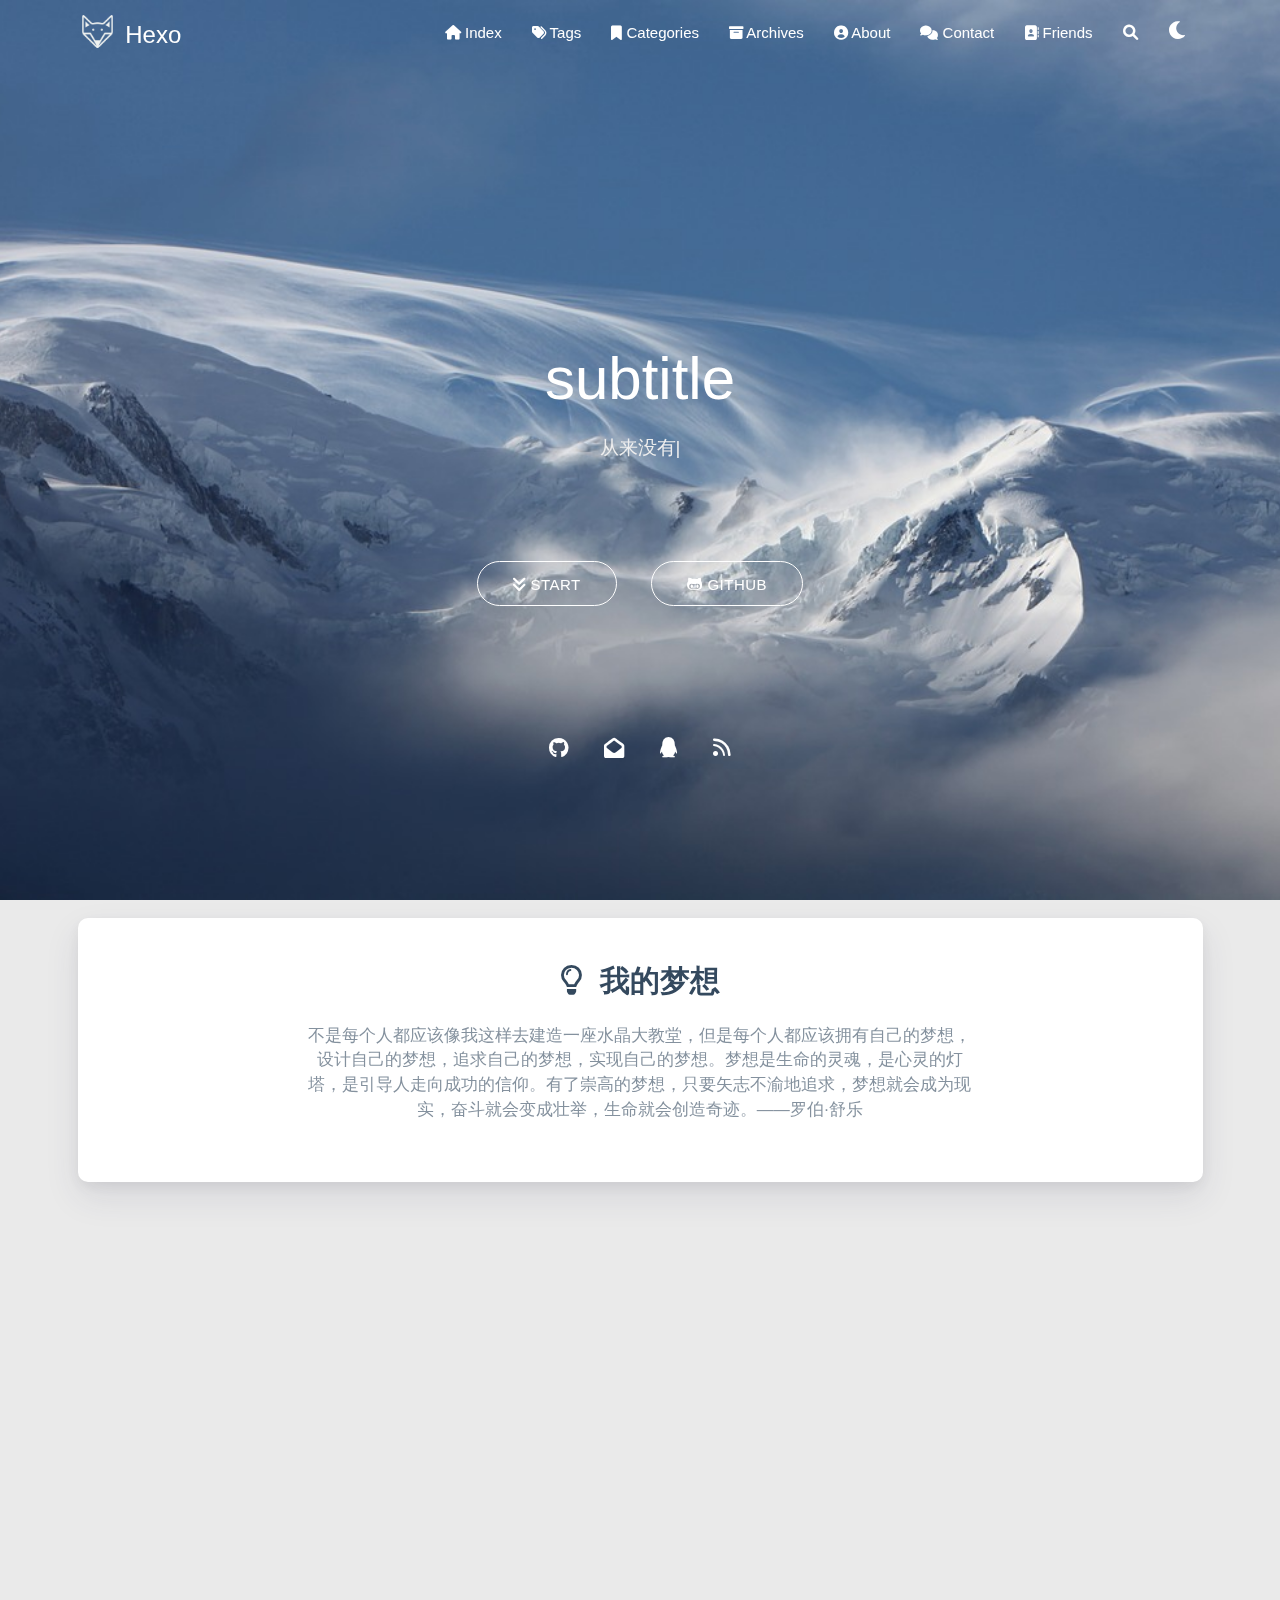
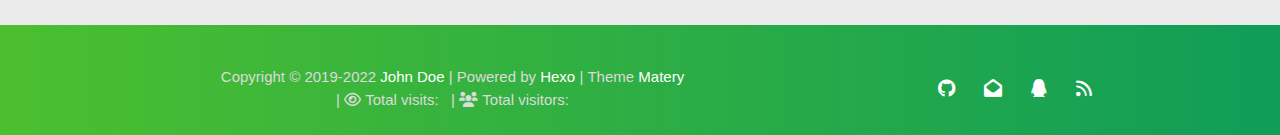
==== commit 486a46a5: "Site updated: 2022-09-23 20:34:42" ====
--- a/index.html
+++ b/index.html
@@ -1,545 +1,1001 @@
-<!DOCTYPE html>
-<html>
+<!DOCTYPE HTML>
+<html lang="en">
+
+
 <head>
-  <meta charset="utf-8">
+    <meta charset="utf-8">
+    <meta name="keywords" content="Hexo">
+    <meta name="description" content="Hexo">
+    <meta http-equiv="X-UA-Compatible" content="IE=edge">
+    <meta name="viewport" content="width=device-width, initial-scale=1.0, user-scalable=no">
+    <meta name="renderer" content="webkit|ie-stand|ie-comp">
+    <meta name="mobile-web-app-capable" content="yes">
+    <meta name="format-detection" content="telephone=no">
+    <meta name="apple-mobile-web-app-capable" content="yes">
+    <meta name="apple-mobile-web-app-status-bar-style" content="black-translucent">
+    <meta name="referrer" content="no-referrer-when-downgrade">
+    <!-- Global site tag (gtag.js) - Google Analytics -->
+
+
+    <title>Hexo</title>
+    <link rel="icon" type="image/png" href="/favicon.png">
+    
+
+
+    <!-- index cover -->
+    <!-- <link rel="stylesheet preload" type="text/css" href="/css/indexcover.css"> -->
+    <style>
+        .carousel-control {
+            width: 45px;
+            height: 45px;
+            line-height: 55px;
+            border-radius: 45px;
+            background: transparent;
+            cursor: pointer;
+            z-index: 100;
+        }
+        
+        #prev-cover {
+            position: absolute;
+            top: 48%;
+            left: 8px;
+        }
+        
+        #next-cover {
+            position: absolute;
+            top: 48%;
+            right: 8px;;
+        }
+        
+        #prev-cover i {
+            margin-right: 3px;
+        }
+        
+        #next-cover i {
+            margin-left: 3px;
+        }
+        
+        .carousel-control:hover {
+            background-color: rgba(0, 0, 0, .4);
+        }
+        
+        .carousel-control i {
+            color: #fff;
+            font-size: 2.4rem;
+        }
+    </style>
+
+
+
+<link rel="stylesheet" type="text/css" href="/libs/awesome/css/all.min.css">
+<link rel="stylesheet" type="text/css" href="/libs/materialize/materialize.min.css">
+<link rel="stylesheet" type="text/css" href="/libs/aos/aos.css">
+<link rel="stylesheet" type="text/css" href="/libs/animate/animate.min.css">
+<link rel="stylesheet" type="text/css" href="/libs/lightGallery/css/lightgallery.min.css">
+<link rel="stylesheet" type="text/css" href="/css/matery.css">
+<link rel="stylesheet" type="text/css" href="/css/my.css">
+<link rel="stylesheet" type="text/css" href="/css/dark.css" media="none" onload="if(media!='all')media='all'">
+
+
+
+
+    <link rel="stylesheet" href="/libs/tocbot/tocbot.css">
+    <link rel="stylesheet" href="/css/post.css">
+
+
+
+
+
+
+    <script src="/libs/jquery/jquery-3.6.0.min.js"></script>
+
+<meta name="generator" content="Hexo 5.4.2"></head>
+
+
+<body>
+    <header class="navbar-fixed">
+    <nav id="headNav" class="bg-color nav-transparent">
+        <div id="navContainer" class="nav-wrapper container">
+            <div class="brand-logo">
+                <a href="/" class="waves-effect waves-light">
+                    
+                    <img src="/medias/logo.png" class="logo-img" alt="LOGO">
+                    
+                    <span class="logo-span">Hexo</span>
+                </a>
+            </div>
+            
+
+<a href="#" data-target="mobile-nav" class="sidenav-trigger button-collapse"><i class="fas fa-bars"></i></a>
+<ul class="right nav-menu">
   
-  <meta name="renderer" content="webkit">
-  <meta http-equiv="X-UA-Compatible" content="IE=edge" >
-  <link rel="dns-prefetch" href="http://example.com">
-  <title>Hexo</title>
-  <meta name="viewport" content="width=device-width, initial-scale=1, maximum-scale=1">
-  <meta property="og:type" content="website">
-<meta property="og:title" content="Hexo">
-<meta property="og:url" content="http://example.com/index.html">
-<meta property="og:site_name" content="Hexo">
-<meta property="og:locale" content="en_US">
-<meta property="article:author" content="John Doe">
-<meta name="twitter:card" content="summary">
+  <li class="hide-on-med-and-down nav-item">
+    
+    <a href="/" class="waves-effect waves-light">
+      
+      <i class="fas fa-home" style="zoom: 0.6;"></i>
+      
+      <span>Index</span>
+    </a>
+    
+  </li>
   
-    <link rel="alternative" href="/atom.xml" title="Hexo" type="application/atom+xml">
+  <li class="hide-on-med-and-down nav-item">
+    
+    <a href="/tags" class="waves-effect waves-light">
+      
+      <i class="fas fa-tags" style="zoom: 0.6;"></i>
+      
+      <span>Tags</span>
+    </a>
+    
+  </li>
   
+  <li class="hide-on-med-and-down nav-item">
+    
+    <a href="/categories" class="waves-effect waves-light">
+      
+      <i class="fas fa-bookmark" style="zoom: 0.6;"></i>
+      
+      <span>Categories</span>
+    </a>
+    
+  </li>
   
-    <link rel="icon" href="/favicon.png">
+  <li class="hide-on-med-and-down nav-item">
+    
+    <a href="/archives" class="waves-effect waves-light">
+      
+      <i class="fas fa-archive" style="zoom: 0.6;"></i>
+      
+      <span>Archives</span>
+    </a>
+    
+  </li>
   
-  <link rel="stylesheet" type="text/css" href="/./main.0cf68a.css">
-  <style type="text/css">
+  <li class="hide-on-med-and-down nav-item">
+    
+    <a href="/about" class="waves-effect waves-light">
+      
+      <i class="fas fa-user-circle" style="zoom: 0.6;"></i>
+      
+      <span>About</span>
+    </a>
+    
+  </li>
   
-    #container.show {
-      background: linear-gradient(200deg,#a0cfe4,#e8c37e);
+  <li class="hide-on-med-and-down nav-item">
+    
+    <a href="/contact" class="waves-effect waves-light">
+      
+      <i class="fas fa-comments" style="zoom: 0.6;"></i>
+      
+      <span>Contact</span>
+    </a>
+    
+  </li>
+  
+  <li class="hide-on-med-and-down nav-item">
+    
+    <a href="/friends" class="waves-effect waves-light">
+      
+      <i class="fas fa-address-book" style="zoom: 0.6;"></i>
+      
+      <span>Friends</span>
+    </a>
+    
+  </li>
+  
+  <li>
+    <a href="#searchModal" class="modal-trigger waves-effect waves-light">
+      <i id="searchIcon" class="fas fa-search" title="Search" style="zoom: 0.85;"></i>
+    </a>
+  </li>
+  <li>
+    <a href="javascript:;" class="waves-effect waves-light" onclick="switchNightMode()" title="深色/浅色模式" >
+      <i id="sum-moon-icon" class="fas fa-sun" style="zoom: 0.85;"></i>
+    </a>
+  </li>
+</ul>
+
+
+<div id="mobile-nav" class="side-nav sidenav">
+
+    <div class="mobile-head bg-color">
+        
+        <img src="/medias/logo.png" class="logo-img circle responsive-img">
+        
+        <div class="logo-name">Hexo</div>
+        <div class="logo-desc">
+            
+            Never really desperate, only the lost of the soul.
+            
+        </div>
+    </div>
+
+    <ul class="menu-list mobile-menu-list">
+        
+        <li class="m-nav-item">
+	  
+		<a href="/" class="waves-effect waves-light">
+			
+			    <i class="fa-fw fas fa-home"></i>
+			
+			Index
+		</a>
+          
+        </li>
+        
+        <li class="m-nav-item">
+	  
+		<a href="/tags" class="waves-effect waves-light">
+			
+			    <i class="fa-fw fas fa-tags"></i>
+			
+			Tags
+		</a>
+          
+        </li>
+        
+        <li class="m-nav-item">
+	  
+		<a href="/categories" class="waves-effect waves-light">
+			
+			    <i class="fa-fw fas fa-bookmark"></i>
+			
+			Categories
+		</a>
+          
+        </li>
+        
+        <li class="m-nav-item">
+	  
+		<a href="/archives" class="waves-effect waves-light">
+			
+			    <i class="fa-fw fas fa-archive"></i>
+			
+			Archives
+		</a>
+          
+        </li>
+        
+        <li class="m-nav-item">
+	  
+		<a href="/about" class="waves-effect waves-light">
+			
+			    <i class="fa-fw fas fa-user-circle"></i>
+			
+			About
+		</a>
+          
+        </li>
+        
+        <li class="m-nav-item">
+	  
+		<a href="/contact" class="waves-effect waves-light">
+			
+			    <i class="fa-fw fas fa-comments"></i>
+			
+			Contact
+		</a>
+          
+        </li>
+        
+        <li class="m-nav-item">
+	  
+		<a href="/friends" class="waves-effect waves-light">
+			
+			    <i class="fa-fw fas fa-address-book"></i>
+			
+			Friends
+		</a>
+          
+        </li>
+        
+        
+        <li><div class="divider"></div></li>
+        <li>
+            <a href="https://github.com/blinkfox/hexo-theme-matery" class="waves-effect waves-light" target="_blank">
+                <i class="fab fa-github-square fa-fw"></i>Fork Me
+            </a>
+        </li>
+        
+    </ul>
+</div>
+
+
+        </div>
+
+        
+            <style>
+    .nav-transparent .github-corner {
+        display: none !important;
     }
-  </style>
-  
-
-  
-
-<meta name="generator" content="Hexo 5.4.2"></head>
-
-<body>
-  <div id="container" q-class="show:isCtnShow">
-    <canvas id="anm-canvas" class="anm-canvas"></canvas>
-    <div class="left-col" q-class="show:isShow">
-      
-<div class="overlay" style="background: #4d4d4d"></div>
-<div class="intrude-less">
-	<header id="header" class="inner">
-		<a href="/" class="profilepic">
-			<img src="" class="js-avatar">
-		</a>
-		<hgroup>
-		  <h1 class="header-author"><a href="/"></a></h1>
-		</hgroup>
-		
-
-		<nav class="header-menu">
-			<ul>
-			
-				<li><a href="/">主页</a></li>
-	        
-				<li><a href="/tags/%E9%9A%8F%E7%AC%94/">随笔</a></li>
-	        
-			</ul>
-		</nav>
-		<nav class="header-smart-menu">
-    		
-    			
-    			<a q-on="click: openSlider(e, 'innerArchive')" href="javascript:void(0)">所有文章</a>
-    			
-            
-    			
-    			<a q-on="click: openSlider(e, 'friends')" href="javascript:void(0)">友链</a>
-    			
-            
-    			
-    			<a q-on="click: openSlider(e, 'aboutme')" href="javascript:void(0)">关于我</a>
-    			
-            
-		</nav>
-		<nav class="header-nav">
-			<div class="social">
-				
-					<a class="github" target="_blank" href="#" title="github"><i class="icon-github"></i></a>
-		        
-					<a class="weibo" target="_blank" href="#" title="weibo"><i class="icon-weibo"></i></a>
-		        
-					<a class="rss" target="_blank" href="#" title="rss"><i class="icon-rss"></i></a>
-		        
-					<a class="zhihu" target="_blank" href="#" title="zhihu"><i class="icon-zhihu"></i></a>
-		        
-			</div>
-		</nav>
-	</header>		
-</div>
-
-    </div>
-    <div class="mid-col" q-class="show:isShow,hide:isShow|isFalse">
-      
-<nav id="mobile-nav">
-  	<div class="overlay js-overlay" style="background: #4d4d4d"></div>
-	<div class="btnctn js-mobile-btnctn">
-  		<div class="slider-trigger list" q-on="click: openSlider(e)"><i class="icon icon-sort"></i></div>
-	</div>
-	<div class="intrude-less">
-		<header id="header" class="inner">
-			<div class="profilepic">
-				<img src="" class="js-avatar">
-			</div>
-			<hgroup>
-			  <h1 class="header-author js-header-author"></h1>
-			</hgroup>
-			
-			
-			
-				
-			
-				
-			
-			
-			
-			<nav class="header-nav">
-				<div class="social">
-					
-						<a class="github" target="_blank" href="#" title="github"><i class="icon-github"></i></a>
-			        
-						<a class="weibo" target="_blank" href="#" title="weibo"><i class="icon-weibo"></i></a>
-			        
-						<a class="rss" target="_blank" href="#" title="rss"><i class="icon-rss"></i></a>
-			        
-						<a class="zhihu" target="_blank" href="#" title="zhihu"><i class="icon-zhihu"></i></a>
-			        
-				</div>
-			</nav>
-
-			<nav class="header-menu js-header-menu">
-				<ul style="width: 50%">
-				
-				
-					<li style="width: 50%"><a href="/">主页</a></li>
-		        
-					<li style="width: 50%"><a href="/tags/%E9%9A%8F%E7%AC%94/">随笔</a></li>
-		        
-				</ul>
-			</nav>
-		</header>				
-	</div>
-	<div class="mobile-mask" style="display:none" q-show="isShow"></div>
-</nav>
-
-      <div id="wrapper" class="body-wrap">
-        <div class="menu-l">
-          <div class="canvas-wrap">
-            <canvas data-colors="#eaeaea" data-sectionHeight="100" data-contentId="js-content" id="myCanvas1" class="anm-canvas"></canvas>
-          </div>
-          <div id="js-content" class="content-ll">
-            
-  
-    <article id="post-My-New-Post" class="article article-type-post  article-index" itemscope itemprop="blogPost">
-  <div class="article-inner">
-    
-      <header class="article-header">
-        
-  
-    <h1 itemprop="name">
-      <a class="article-title" href="/2022/09/23/My-New-Post/">My New Post</a>
-    </h1>
-  
-
-        
-        <a href="/2022/09/23/My-New-Post/" class="archive-article-date">
-  	<time datetime="2022-09-23T10:31:55.000Z" itemprop="datePublished"><i class="icon-calendar icon"></i>2022-09-23</time>
+
+    .github-corner {
+        position: absolute;
+        z-index: 10;
+        top: 0;
+        right: 0;
+        border: 0;
+        transform: scale(1.1);
+    }
+
+    .github-corner svg {
+        color: #0f9d58;
+        fill: #fff;
+        height: 64px;
+        width: 64px;
+    }
+
+    .github-corner:hover .octo-arm {
+        animation: a 0.56s ease-in-out;
+    }
+
+    .github-corner .octo-arm {
+        animation: none;
+    }
+
+    @keyframes a {
+        0%,
+        to {
+            transform: rotate(0);
+        }
+        20%,
+        60% {
+            transform: rotate(-25deg);
+        }
+        40%,
+        80% {
+            transform: rotate(10deg);
+        }
+    }
+</style>
+
+<a href="https://github.com/blinkfox/hexo-theme-matery" class="github-corner tooltipped hide-on-med-and-down" target="_blank"
+   data-tooltip="Fork Me" data-position="left" data-delay="50">
+    <svg viewBox="0 0 250 250" aria-hidden="true">
+        <path d="M0,0 L115,115 L130,115 L142,142 L250,250 L250,0 Z"></path>
+        <path d="M128.3,109.0 C113.8,99.7 119.0,89.6 119.0,89.6 C122.0,82.7 120.5,78.6 120.5,78.6 C119.2,72.0 123.4,76.3 123.4,76.3 C127.3,80.9 125.5,87.3 125.5,87.3 C122.9,97.6 130.6,101.9 134.4,103.2"
+              fill="currentColor" style="transform-origin: 130px 106px;" class="octo-arm"></path>
+        <path d="M115.0,115.0 C114.9,115.1 118.7,116.5 119.8,115.4 L133.7,101.6 C136.9,99.2 139.9,98.4 142.2,98.6 C133.8,88.0 127.5,74.4 143.8,58.0 C148.5,53.4 154.0,51.2 159.7,51.0 C160.3,49.4 163.2,43.6 171.4,40.1 C171.4,40.1 176.1,42.5 178.8,56.2 C183.1,58.6 187.2,61.8 190.9,65.4 C194.5,69.0 197.7,73.2 200.1,77.6 C213.8,80.2 216.3,84.9 216.3,84.9 C212.7,93.1 206.9,96.0 205.4,96.6 C205.1,102.4 203.0,107.8 198.3,112.5 C181.9,128.9 168.3,122.5 157.7,114.1 C157.9,116.9 156.7,120.9 152.7,124.9 L141.0,136.5 C139.8,137.7 141.6,141.9 141.8,141.8 Z"
+              fill="currentColor" class="octo-body"></path>
+    </svg>
 </a>
         
-      </header>
-    
-    <div class="article-entry" itemprop="articleBody">
-      
-        <p>第一章</p>
-<p>内容</p>
-<p>第二章</p>
-<p>内容</p>
-<p>总结</p>
-
-      
-
-      
-    </div>
-    <div class="article-info article-info-index">
-      
-      
-      
-
-      
-        <p class="article-more-link">
-          <a class="article-more-a" href="/2022/09/23/My-New-Post/">展开全文 >></a>
-        </p>
-      
-
-      
-      <div class="clearfix"></div>
-    </div>
-  </div>
-</article>
-
-<aside class="wrap-side-operation">
-    <div class="mod-side-operation">
-        
-        <div class="jump-container" id="js-jump-container" style="display:none;">
-            <a href="javascript:void(0)" class="mod-side-operation__jump-to-top">
-                <i class="icon-font icon-back"></i>
-            </a>
-            <div id="js-jump-plan-container" class="jump-plan-container" style="top: -11px;">
-                <i class="icon-font icon-plane jump-plane"></i>
+    </nav>
+
+</header>
+
+    
+
+
+<div class="carousel carousel-slider center index-cover" data-indicators="true" style="margin-top: -64px;">
+    
+
+    <div class="carousel-item  white-text bg-cover about-cover">
+        <div class="container">
+            <div class="row">
+    <div class="col s10 offset-s1 m8 offset-m2 l8 offset-l2">
+        <div class="brand">
+            <div class="title center-align">
+                
+                    subtitle
+                
+            </div>
+
+            <div class="description center-align">
+                
+                <span id="subtitle"></span>
+                <script src="/libs/typed/typed.js"></script>
+                <script>
+                    var typed = new Typed("#subtitle", {
+                        strings: [ 
+                            
+                                "从来没有真正的绝境, 只有心灵的迷途",
+                            
+                                "Never really desperate, only the lost of the soul",
+                            
+                        ],
+                        startDelay: 300,
+                        typeSpeed: 100,
+                        loop: true,
+                        backSpeed: 50,
+                        showCursor: true
+                    });
+                </script>
+                
             </div>
         </div>
-        
-        
     </div>
-</aside>
-
-
-
-
-  
-    <article id="post-hello-world" class="article article-type-post  article-index" itemscope itemprop="blogPost">
-  <div class="article-inner">
-    
-      <header class="article-header">
-        
-  
-    <h1 itemprop="name">
-      <a class="article-title" href="/2022/09/23/hello-world/">Hello World</a>
-    </h1>
-  
-
-        
-        <a href="/2022/09/23/hello-world/" class="archive-article-date">
-  	<time datetime="2022-09-23T10:23:54.370Z" itemprop="datePublished"><i class="icon-calendar icon"></i>2022-09-23</time>
-</a>
-        
-      </header>
-    
-    <div class="article-entry" itemprop="articleBody">
-      
-        <p>Welcome to <a target="_blank" rel="noopener" href="https://hexo.io/">Hexo</a>! This is your very first post. Check <a target="_blank" rel="noopener" href="https://hexo.io/docs/">documentation</a> for more info. If you get any problems when using Hexo, you can find the answer in <a target="_blank" rel="noopener" href="https://hexo.io/docs/troubleshooting.html">troubleshooting</a> or you can ask me on <a target="_blank" rel="noopener" href="https://github.com/hexojs/hexo/issues">GitHub</a>.</p>
-<h2 id="Quick-Start"><a href="#Quick-Start" class="headerlink" title="Quick Start"></a>Quick Start</h2><h3 id="Create-a-new-post"><a href="#Create-a-new-post" class="headerlink" title="Create a new post"></a>Create a new post</h3><figure class="highlight bash"><table><tr><td class="gutter"><pre><span class="line">1</span><br></pre></td><td class="code"><pre><span class="line">$ hexo new <span class="string">&quot;My New Post&quot;</span></span><br></pre></td></tr></table></figure>
-
-<p>More info: <a target="_blank" rel="noopener" href="https://hexo.io/docs/writing.html">Writing</a></p>
-<h3 id="Run-server"><a href="#Run-server" class="headerlink" title="Run server"></a>Run server</h3><figure class="highlight bash"><table><tr><td class="gutter"><pre><span class="line">1</span><br></pre></td><td class="code"><pre><span class="line">$ hexo server</span><br></pre></td></tr></table></figure>
-
-<p>More info: <a target="_blank" rel="noopener" href="https://hexo.io/docs/server.html">Server</a></p>
-<h3 id="Generate-static-files"><a href="#Generate-static-files" class="headerlink" title="Generate static files"></a>Generate static files</h3><figure class="highlight bash"><table><tr><td class="gutter"><pre><span class="line">1</span><br></pre></td><td class="code"><pre><span class="line">$ hexo generate</span><br></pre></td></tr></table></figure>
-
-<p>More info: <a target="_blank" rel="noopener" href="https://hexo.io/docs/generating.html">Generating</a></p>
-<h3 id="Deploy-to-remote-sites"><a href="#Deploy-to-remote-sites" class="headerlink" title="Deploy to remote sites"></a>Deploy to remote sites</h3><figure class="highlight bash"><table><tr><td class="gutter"><pre><span class="line">1</span><br></pre></td><td class="code"><pre><span class="line">$ hexo deploy</span><br></pre></td></tr></table></figure>
-
-<p>More info: <a target="_blank" rel="noopener" href="https://hexo.io/docs/one-command-deployment.html">Deployment</a></p>
-
-      
-
-      
+</div>
+
+
+<script>
+    // 每天切换 banner 图.  Switch banner image every day.
+    var bannerUrl = "/medias/banner/" + new Date().getDay() + '.jpg';
+    $('.bg-cover').css('background-image', 'url(' + bannerUrl + ')');
+</script>
+
+
+
+            <div class="cover-btns">
+                <a href="#indexCard" class="waves-effect waves-light btn">
+                    <i class="fa fa-angle-double-down"></i>Start
+                </a>
+
+                
+                    <a href="https://github.com/blinkfox/hexo-theme-matery" class="waves-effect waves-light btn" target="_blank">
+                        <i class="fab fa-github-alt"></i>Github
+                    </a>
+                
+            </div>
+            <div class="cover-social-link">
+    <a href="https://github.com/blinkfox" class="tooltipped" target="_blank" data-tooltip="访问我的GitHub" data-position="top" data-delay="50">
+        <i class="fab fa-github"></i>
+    </a>
+
+
+
+    <a href="mailto:1181062873@qq.com" class="tooltipped" target="_blank" data-tooltip="邮件联系我" data-position="top" data-delay="50">
+        <i class="fas fa-envelope-open"></i>
+    </a>
+
+
+
+
+
+
+
+    <a href="tencent://AddContact/?fromId=50&fromSubId=1&subcmd=all&uin=1181062873" class="tooltipped" target="_blank" data-tooltip="QQ联系我: 1181062873" data-position="top" data-delay="50">
+        <i class="fab fa-qq"></i>
+    </a>
+
+
+
+
+
+
+
+    <a href="/atom.xml" class="tooltipped" target="_blank" data-tooltip="RSS 订阅" data-position="top" data-delay="50">
+        <i class="fas fa-rss"></i>
+    </a>
+
+</div>
+        </div>
     </div>
-    <div class="article-info article-info-index">
-      
-      
-      
-
-      
-        <p class="article-more-link">
-          <a class="article-more-a" href="/2022/09/23/hello-world/">展开全文 >></a>
-        </p>
-      
-
-      
-      <div class="clearfix"></div>
+
+    
+</div>
+
+<script>
+    $(function () {
+        let coverSlider = $('.carousel');
+
+        //用户触摸轮播自动 restartPlay 是否生效
+        let initUserPressedOrDraggedActive = false
+
+        //用户触摸轮播自动 restartPlay
+        function initUserPressedOrDragged(instance) {
+            setInterval(() => {
+                if (instance.pressed || instance.dragged) {
+                    // console.log('initUserPressedOrDragged: ',instance.pressed,instance.dragged)
+                    restartPlay()
+                }
+            }, 1000)
+        }
+
+        coverSlider.carousel({
+            duration: Number('120'),
+            fullWidth: true,
+            indicators: 'true' === 'true',
+            onCycleTo() {
+                if (!initUserPressedOrDraggedActive) {
+                    // console.log('initUserPressedOrDraggedActive')
+                    initUserPressedOrDragged(this)
+                    initUserPressedOrDraggedActive = true
+                }
+            },
+        })
+
+        let carouselIntervalId;
+        
+        // Loop to call the next cover article picture.
+        let autoCarousel = function () {
+            carouselIntervalId = setInterval(function () {
+                coverSlider.carousel('next');
+            }, 5000);
+        };
+        autoCarousel();
+        
+
+        function restartPlay() {
+            
+            clearInterval(carouselIntervalId);
+            autoCarousel();
+            
+        };
+
+        
+        // prev and next cover post.
+        $('#prev-cover').click(function () {
+            coverSlider.carousel('prev');
+            restartPlay();
+        });
+        $('#next-cover').click(function () {
+            coverSlider.carousel('next');
+            restartPlay();
+        });
+        
+    });
+</script>
+
+
+
+<main class="content">
+
+    
+    <div id="indexCard" class="index-card">
+        <div class="container ">
+            <div class="card">
+                <div class="card-content">
+                    
+                        <div class="dream">
+    
+    <div class="title center-align">
+        <i class="far fa-lightbulb"></i>&nbsp;&nbsp;我的梦想
     </div>
-  </div>
-</article>
-
-<aside class="wrap-side-operation">
-    <div class="mod-side-operation">
-        
-        <div class="jump-container" id="js-jump-container" style="display:none;">
-            <a href="javascript:void(0)" class="mod-side-operation__jump-to-top">
-                <i class="icon-font icon-back"></i>
-            </a>
-            <div id="js-jump-plan-container" class="jump-plan-container" style="top: -11px;">
-                <i class="icon-font icon-plane jump-plane"></i>
+    
+    <div class="row">
+        <div class="col l8 offset-l2 m10 offset-m1 s10 offset-s1 center-align text">
+            不是每个人都应该像我这样去建造一座水晶大教堂，但是每个人都应该拥有自己的梦想，设计自己的梦想，追求自己的梦想，实现自己的梦想。梦想是生命的灵魂，是心灵的灯塔，是引导人走向成功的信仰。有了崇高的梦想，只要矢志不渝地追求，梦想就会成为现实，奋斗就会变成壮举，生命就会创造奇迹。——罗伯·舒乐
+        </div>
+    </div>
+</div>
+
+                    
+
+                    
+
+                    
+
+                    
+                    <div id="recommend-sections" class="recommend">
+                        
+
+
+
+                    </div>
+                    
+                </div>
             </div>
         </div>
-        
-        
     </div>
-</aside>
-
-
-
-
-  
-  
-
-
-          </div>
-        </div>
-      </div>
-      <footer id="footer">
-  <div class="outer">
-    <div id="footer-info">
-    	<div class="footer-left">
-    		&copy; 2022 John Doe
-    	</div>
-      	<div class="footer-right">
-      		<a href="http://hexo.io/" target="_blank">Hexo</a>  Theme <a href="https://github.com/litten/hexo-theme-yilia" target="_blank">Yilia</a> by Litten
-      	</div>
-    </div>
-  </div>
-</footer>
-    </div>
-    <script>
-	var yiliaConfig = {
-		mathjax: false,
-		isHome: true,
-		isPost: false,
-		isArchive: false,
-		isTag: false,
-		isCategory: false,
-		open_in_new: false,
-		toc_hide_index: true,
-		root: "/",
-		innerArchive: true,
-		showTags: false
-	}
-</script>
-
-<script>!function(t){function n(e){if(r[e])return r[e].exports;var i=r[e]={exports:{},id:e,loaded:!1};return t[e].call(i.exports,i,i.exports,n),i.loaded=!0,i.exports}var r={};n.m=t,n.c=r,n.p="./",n(0)}([function(t,n,r){r(195),t.exports=r(191)},function(t,n,r){var e=r(3),i=r(52),o=r(27),u=r(28),c=r(53),f="prototype",a=function(t,n,r){var s,l,h,v,p=t&a.F,d=t&a.G,y=t&a.S,g=t&a.P,b=t&a.B,m=d?e:y?e[n]||(e[n]={}):(e[n]||{})[f],x=d?i:i[n]||(i[n]={}),w=x[f]||(x[f]={});d&&(r=n);for(s in r)l=!p&&m&&void 0!==m[s],h=(l?m:r)[s],v=b&&l?c(h,e):g&&"function"==typeof h?c(Function.call,h):h,m&&u(m,s,h,t&a.U),x[s]!=h&&o(x,s,v),g&&w[s]!=h&&(w[s]=h)};e.core=i,a.F=1,a.G=2,a.S=4,a.P=8,a.B=16,a.W=32,a.U=64,a.R=128,t.exports=a},function(t,n,r){var e=r(6);t.exports=function(t){if(!e(t))throw TypeError(t+" is not an object!");return t}},function(t,n){var r=t.exports="undefined"!=typeof window&&window.Math==Math?window:"undefined"!=typeof self&&self.Math==Math?self:Function("return this")();"number"==typeof __g&&(__g=r)},function(t,n){t.exports=function(t){try{return!!t()}catch(t){return!0}}},function(t,n){var r=t.exports="undefined"!=typeof window&&window.Math==Math?window:"undefined"!=typeof self&&self.Math==Math?self:Function("return this")();"number"==typeof __g&&(__g=r)},function(t,n){t.exports=function(t){return"object"==typeof t?null!==t:"function"==typeof t}},function(t,n,r){var e=r(126)("wks"),i=r(76),o=r(3).Symbol,u="function"==typeof o;(t.exports=function(t){return e[t]||(e[t]=u&&o[t]||(u?o:i)("Symbol."+t))}).store=e},function(t,n){var r={}.hasOwnProperty;t.exports=function(t,n){return r.call(t,n)}},function(t,n,r){var e=r(94),i=r(33);t.exports=function(t){return e(i(t))}},function(t,n,r){t.exports=!r(4)(function(){return 7!=Object.defineProperty({},"a",{get:function(){return 7}}).a})},function(t,n,r){var e=r(2),i=r(167),o=r(50),u=Object.defineProperty;n.f=r(10)?Object.defineProperty:function(t,n,r){if(e(t),n=o(n,!0),e(r),i)try{return u(t,n,r)}catch(t){}if("get"in r||"set"in r)throw TypeError("Accessors not supported!");return"value"in r&&(t[n]=r.value),t}},function(t,n,r){t.exports=!r(18)(function(){return 7!=Object.defineProperty({},"a",{get:function(){return 7}}).a})},function(t,n,r){var e=r(14),i=r(22);t.exports=r(12)?function(t,n,r){return e.f(t,n,i(1,r))}:function(t,n,r){return t[n]=r,t}},function(t,n,r){var e=r(20),i=r(58),o=r(42),u=Object.defineProperty;n.f=r(12)?Object.defineProperty:function(t,n,r){if(e(t),n=o(n,!0),e(r),i)try{return u(t,n,r)}catch(t){}if("get"in r||"set"in r)throw TypeError("Accessors not supported!");return"value"in r&&(t[n]=r.value),t}},function(t,n,r){var e=r(40)("wks"),i=r(23),o=r(5).Symbol,u="function"==typeof o;(t.exports=function(t){return e[t]||(e[t]=u&&o[t]||(u?o:i)("Symbol."+t))}).store=e},function(t,n,r){var e=r(67),i=Math.min;t.exports=function(t){return t>0?i(e(t),9007199254740991):0}},function(t,n,r){var e=r(46);t.exports=function(t){return Object(e(t))}},function(t,n){t.exports=function(t){try{return!!t()}catch(t){return!0}}},function(t,n,r){var e=r(63),i=r(34);t.exports=Object.keys||function(t){return e(t,i)}},function(t,n,r){var e=r(21);t.exports=function(t){if(!e(t))throw TypeError(t+" is not an object!");return t}},function(t,n){t.exports=function(t){return"object"==typeof t?null!==t:"function"==typeof t}},function(t,n){t.exports=function(t,n){return{enumerable:!(1&t),configurable:!(2&t),writable:!(4&t),value:n}}},function(t,n){var r=0,e=Math.random();t.exports=function(t){return"Symbol(".concat(void 0===t?"":t,")_",(++r+e).toString(36))}},function(t,n){var r={}.hasOwnProperty;t.exports=function(t,n){return r.call(t,n)}},function(t,n){var r=t.exports={version:"2.4.0"};"number"==typeof __e&&(__e=r)},function(t,n){t.exports=function(t){if("function"!=typeof t)throw TypeError(t+" is not a function!");return t}},function(t,n,r){var e=r(11),i=r(66);t.exports=r(10)?function(t,n,r){return e.f(t,n,i(1,r))}:function(t,n,r){return t[n]=r,t}},function(t,n,r){var e=r(3),i=r(27),o=r(24),u=r(76)("src"),c="toString",f=Function[c],a=(""+f).split(c);r(52).inspectSource=function(t){return f.call(t)},(t.exports=function(t,n,r,c){var f="function"==typeof r;f&&(o(r,"name")||i(r,"name",n)),t[n]!==r&&(f&&(o(r,u)||i(r,u,t[n]?""+t[n]:a.join(String(n)))),t===e?t[n]=r:c?t[n]?t[n]=r:i(t,n,r):(delete t[n],i(t,n,r)))})(Function.prototype,c,function(){return"function"==typeof this&&this[u]||f.call(this)})},function(t,n,r){var e=r(1),i=r(4),o=r(46),u=function(t,n,r,e){var i=String(o(t)),u="<"+n;return""!==r&&(u+=" "+r+'="'+String(e).replace(/"/g,"&quot;")+'"'),u+">"+i+"</"+n+">"};t.exports=function(t,n){var r={};r[t]=n(u),e(e.P+e.F*i(function(){var n=""[t]('"');return n!==n.toLowerCase()||n.split('"').length>3}),"String",r)}},function(t,n,r){var e=r(115),i=r(46);t.exports=function(t){return e(i(t))}},function(t,n,r){var e=r(116),i=r(66),o=r(30),u=r(50),c=r(24),f=r(167),a=Object.getOwnPropertyDescriptor;n.f=r(10)?a:function(t,n){if(t=o(t),n=u(n,!0),f)try{return a(t,n)}catch(t){}if(c(t,n))return i(!e.f.call(t,n),t[n])}},function(t,n,r){var e=r(24),i=r(17),o=r(145)("IE_PROTO"),u=Object.prototype;t.exports=Object.getPrototypeOf||function(t){return t=i(t),e(t,o)?t[o]:"function"==typeof t.constructor&&t instanceof t.constructor?t.constructor.prototype:t instanceof Object?u:null}},function(t,n){t.exports=function(t){if(void 0==t)throw TypeError("Can't call method on  "+t);return t}},function(t,n){t.exports="constructor,hasOwnProperty,isPrototypeOf,propertyIsEnumerable,toLocaleString,toString,valueOf".split(",")},function(t,n){t.exports={}},function(t,n){t.exports=!0},function(t,n){n.f={}.propertyIsEnumerable},function(t,n,r){var e=r(14).f,i=r(8),o=r(15)("toStringTag");t.exports=function(t,n,r){t&&!i(t=r?t:t.prototype,o)&&e(t,o,{configurable:!0,value:n})}},function(t,n,r){var e=r(40)("keys"),i=r(23);t.exports=function(t){return e[t]||(e[t]=i(t))}},function(t,n,r){var e=r(5),i="__core-js_shared__",o=e[i]||(e[i]={});t.exports=function(t){return o[t]||(o[t]={})}},function(t,n){var r=Math.ceil,e=Math.floor;t.exports=function(t){return isNaN(t=+t)?0:(t>0?e:r)(t)}},function(t,n,r){var e=r(21);t.exports=function(t,n){if(!e(t))return t;var r,i;if(n&&"function"==typeof(r=t.toString)&&!e(i=r.call(t)))return i;if("function"==typeof(r=t.valueOf)&&!e(i=r.call(t)))return i;if(!n&&"function"==typeof(r=t.toString)&&!e(i=r.call(t)))return i;throw TypeError("Can't convert object to primitive value")}},function(t,n,r){var e=r(5),i=r(25),o=r(36),u=r(44),c=r(14).f;t.exports=function(t){var n=i.Symbol||(i.Symbol=o?{}:e.Symbol||{});"_"==t.charAt(0)||t in n||c(n,t,{value:u.f(t)})}},function(t,n,r){n.f=r(15)},function(t,n){var r={}.toString;t.exports=function(t){return r.call(t).slice(8,-1)}},function(t,n){t.exports=function(t){if(void 0==t)throw TypeError("Can't call method on  "+t);return t}},function(t,n,r){var e=r(4);t.exports=function(t,n){return!!t&&e(function(){n?t.call(null,function(){},1):t.call(null)})}},function(t,n,r){var e=r(53),i=r(115),o=r(17),u=r(16),c=r(203);t.exports=function(t,n){var r=1==t,f=2==t,a=3==t,s=4==t,l=6==t,h=5==t||l,v=n||c;return function(n,c,p){for(var d,y,g=o(n),b=i(g),m=e(c,p,3),x=u(b.length),w=0,S=r?v(n,x):f?v(n,0):void 0;x>w;w++)if((h||w in b)&&(d=b[w],y=m(d,w,g),t))if(r)S[w]=y;else if(y)switch(t){case 3:return!0;case 5:return d;case 6:return w;case 2:S.push(d)}else if(s)return!1;return l?-1:a||s?s:S}}},function(t,n,r){var e=r(1),i=r(52),o=r(4);t.exports=function(t,n){var r=(i.Object||{})[t]||Object[t],u={};u[t]=n(r),e(e.S+e.F*o(function(){r(1)}),"Object",u)}},function(t,n,r){var e=r(6);t.exports=function(t,n){if(!e(t))return t;var r,i;if(n&&"function"==typeof(r=t.toString)&&!e(i=r.call(t)))return i;if("function"==typeof(r=t.valueOf)&&!e(i=r.call(t)))return i;if(!n&&"function"==typeof(r=t.toString)&&!e(i=r.call(t)))return i;throw TypeError("Can't convert object to primitive value")}},function(t,n,r){var e=r(5),i=r(25),o=r(91),u=r(13),c="prototype",f=function(t,n,r){var a,s,l,h=t&f.F,v=t&f.G,p=t&f.S,d=t&f.P,y=t&f.B,g=t&f.W,b=v?i:i[n]||(i[n]={}),m=b[c],x=v?e:p?e[n]:(e[n]||{})[c];v&&(r=n);for(a in r)(s=!h&&x&&void 0!==x[a])&&a in b||(l=s?x[a]:r[a],b[a]=v&&"function"!=typeof x[a]?r[a]:y&&s?o(l,e):g&&x[a]==l?function(t){var n=function(n,r,e){if(this instanceof t){switch(arguments.length){case 0:return new t;case 1:return new t(n);case 2:return new t(n,r)}return new t(n,r,e)}return t.apply(this,arguments)};return n[c]=t[c],n}(l):d&&"function"==typeof l?o(Function.call,l):l,d&&((b.virtual||(b.virtual={}))[a]=l,t&f.R&&m&&!m[a]&&u(m,a,l)))};f.F=1,f.G=2,f.S=4,f.P=8,f.B=16,f.W=32,f.U=64,f.R=128,t.exports=f},function(t,n){var r=t.exports={version:"2.4.0"};"number"==typeof __e&&(__e=r)},function(t,n,r){var e=r(26);t.exports=function(t,n,r){if(e(t),void 0===n)return t;switch(r){case 1:return function(r){return t.call(n,r)};case 2:return function(r,e){return t.call(n,r,e)};case 3:return function(r,e,i){return t.call(n,r,e,i)}}return function(){return t.apply(n,arguments)}}},function(t,n,r){var e=r(183),i=r(1),o=r(126)("metadata"),u=o.store||(o.store=new(r(186))),c=function(t,n,r){var i=u.get(t);if(!i){if(!r)return;u.set(t,i=new e)}var o=i.get(n);if(!o){if(!r)return;i.set(n,o=new e)}return o},f=function(t,n,r){var e=c(n,r,!1);return void 0!==e&&e.has(t)},a=function(t,n,r){var e=c(n,r,!1);return void 0===e?void 0:e.get(t)},s=function(t,n,r,e){c(r,e,!0).set(t,n)},l=function(t,n){var r=c(t,n,!1),e=[];return r&&r.forEach(function(t,n){e.push(n)}),e},h=function(t){return void 0===t||"symbol"==typeof t?t:String(t)},v=function(t){i(i.S,"Reflect",t)};t.exports={store:u,map:c,has:f,get:a,set:s,keys:l,key:h,exp:v}},function(t,n,r){"use strict";if(r(10)){var e=r(69),i=r(3),o=r(4),u=r(1),c=r(127),f=r(152),a=r(53),s=r(68),l=r(66),h=r(27),v=r(73),p=r(67),d=r(16),y=r(75),g=r(50),b=r(24),m=r(180),x=r(114),w=r(6),S=r(17),_=r(137),O=r(70),E=r(32),P=r(71).f,j=r(154),F=r(76),M=r(7),A=r(48),N=r(117),T=r(146),I=r(155),k=r(80),L=r(123),R=r(74),C=r(130),D=r(160),U=r(11),W=r(31),G=U.f,B=W.f,V=i.RangeError,z=i.TypeError,q=i.Uint8Array,K="ArrayBuffer",J="Shared"+K,Y="BYTES_PER_ELEMENT",H="prototype",$=Array[H],X=f.ArrayBuffer,Q=f.DataView,Z=A(0),tt=A(2),nt=A(3),rt=A(4),et=A(5),it=A(6),ot=N(!0),ut=N(!1),ct=I.values,ft=I.keys,at=I.entries,st=$.lastIndexOf,lt=$.reduce,ht=$.reduceRight,vt=$.join,pt=$.sort,dt=$.slice,yt=$.toString,gt=$.toLocaleString,bt=M("iterator"),mt=M("toStringTag"),xt=F("typed_constructor"),wt=F("def_constructor"),St=c.CONSTR,_t=c.TYPED,Ot=c.VIEW,Et="Wrong length!",Pt=A(1,function(t,n){return Tt(T(t,t[wt]),n)}),jt=o(function(){return 1===new q(new Uint16Array([1]).buffer)[0]}),Ft=!!q&&!!q[H].set&&o(function(){new q(1).set({})}),Mt=function(t,n){if(void 0===t)throw z(Et);var r=+t,e=d(t);if(n&&!m(r,e))throw V(Et);return e},At=function(t,n){var r=p(t);if(r<0||r%n)throw V("Wrong offset!");return r},Nt=function(t){if(w(t)&&_t in t)return t;throw z(t+" is not a typed array!")},Tt=function(t,n){if(!(w(t)&&xt in t))throw z("It is not a typed array constructor!");return new t(n)},It=function(t,n){return kt(T(t,t[wt]),n)},kt=function(t,n){for(var r=0,e=n.length,i=Tt(t,e);e>r;)i[r]=n[r++];return i},Lt=function(t,n,r){G(t,n,{get:function(){return this._d[r]}})},Rt=function(t){var n,r,e,i,o,u,c=S(t),f=arguments.length,s=f>1?arguments[1]:void 0,l=void 0!==s,h=j(c);if(void 0!=h&&!_(h)){for(u=h.call(c),e=[],n=0;!(o=u.next()).done;n++)e.push(o.value);c=e}for(l&&f>2&&(s=a(s,arguments[2],2)),n=0,r=d(c.length),i=Tt(this,r);r>n;n++)i[n]=l?s(c[n],n):c[n];return i},Ct=function(){for(var t=0,n=arguments.length,r=Tt(this,n);n>t;)r[t]=arguments[t++];return r},Dt=!!q&&o(function(){gt.call(new q(1))}),Ut=function(){return gt.apply(Dt?dt.call(Nt(this)):Nt(this),arguments)},Wt={copyWithin:function(t,n){return D.call(Nt(this),t,n,arguments.length>2?arguments[2]:void 0)},every:function(t){return rt(Nt(this),t,arguments.length>1?arguments[1]:void 0)},fill:function(t){return C.apply(Nt(this),arguments)},filter:function(t){return It(this,tt(Nt(this),t,arguments.length>1?arguments[1]:void 0))},find:function(t){return et(Nt(this),t,arguments.length>1?arguments[1]:void 0)},findIndex:function(t){return it(Nt(this),t,arguments.length>1?arguments[1]:void 0)},forEach:function(t){Z(Nt(this),t,arguments.length>1?arguments[1]:void 0)},indexOf:function(t){return ut(Nt(this),t,arguments.length>1?arguments[1]:void 0)},includes:function(t){return ot(Nt(this),t,arguments.length>1?arguments[1]:void 0)},join:function(t){return vt.apply(Nt(this),arguments)},lastIndexOf:function(t){return st.apply(Nt(this),arguments)},map:function(t){return Pt(Nt(this),t,arguments.length>1?arguments[1]:void 0)},reduce:function(t){return lt.apply(Nt(this),arguments)},reduceRight:function(t){return ht.apply(Nt(this),arguments)},reverse:function(){for(var t,n=this,r=Nt(n).length,e=Math.floor(r/2),i=0;i<e;)t=n[i],n[i++]=n[--r],n[r]=t;return n},some:function(t){return nt(Nt(this),t,arguments.length>1?arguments[1]:void 0)},sort:function(t){return pt.call(Nt(this),t)},subarray:function(t,n){var r=Nt(this),e=r.length,i=y(t,e);return new(T(r,r[wt]))(r.buffer,r.byteOffset+i*r.BYTES_PER_ELEMENT,d((void 0===n?e:y(n,e))-i))}},Gt=function(t,n){return It(this,dt.call(Nt(this),t,n))},Bt=function(t){Nt(this);var n=At(arguments[1],1),r=this.length,e=S(t),i=d(e.length),o=0;if(i+n>r)throw V(Et);for(;o<i;)this[n+o]=e[o++]},Vt={entries:function(){return at.call(Nt(this))},keys:function(){return ft.call(Nt(this))},values:function(){return ct.call(Nt(this))}},zt=function(t,n){return w(t)&&t[_t]&&"symbol"!=typeof n&&n in t&&String(+n)==String(n)},qt=function(t,n){return zt(t,n=g(n,!0))?l(2,t[n]):B(t,n)},Kt=function(t,n,r){return!(zt(t,n=g(n,!0))&&w(r)&&b(r,"value"))||b(r,"get")||b(r,"set")||r.configurable||b(r,"writable")&&!r.writable||b(r,"enumerable")&&!r.enumerable?G(t,n,r):(t[n]=r.value,t)};St||(W.f=qt,U.f=Kt),u(u.S+u.F*!St,"Object",{getOwnPropertyDescriptor:qt,defineProperty:Kt}),o(function(){yt.call({})})&&(yt=gt=function(){return vt.call(this)});var Jt=v({},Wt);v(Jt,Vt),h(Jt,bt,Vt.values),v(Jt,{slice:Gt,set:Bt,constructor:function(){},toString:yt,toLocaleString:Ut}),Lt(Jt,"buffer","b"),Lt(Jt,"byteOffset","o"),Lt(Jt,"byteLength","l"),Lt(Jt,"length","e"),G(Jt,mt,{get:function(){return this[_t]}}),t.exports=function(t,n,r,f){f=!!f;var a=t+(f?"Clamped":"")+"Array",l="Uint8Array"!=a,v="get"+t,p="set"+t,y=i[a],g=y||{},b=y&&E(y),m=!y||!c.ABV,S={},_=y&&y[H],j=function(t,r){var e=t._d;return e.v[v](r*n+e.o,jt)},F=function(t,r,e){var i=t._d;f&&(e=(e=Math.round(e))<0?0:e>255?255:255&e),i.v[p](r*n+i.o,e,jt)},M=function(t,n){G(t,n,{get:function(){return j(this,n)},set:function(t){return F(this,n,t)},enumerable:!0})};m?(y=r(function(t,r,e,i){s(t,y,a,"_d");var o,u,c,f,l=0,v=0;if(w(r)){if(!(r instanceof X||(f=x(r))==K||f==J))return _t in r?kt(y,r):Rt.call(y,r);o=r,v=At(e,n);var p=r.byteLength;if(void 0===i){if(p%n)throw V(Et);if((u=p-v)<0)throw V(Et)}else if((u=d(i)*n)+v>p)throw V(Et);c=u/n}else c=Mt(r,!0),u=c*n,o=new X(u);for(h(t,"_d",{b:o,o:v,l:u,e:c,v:new Q(o)});l<c;)M(t,l++)}),_=y[H]=O(Jt),h(_,"constructor",y)):L(function(t){new y(null),new y(t)},!0)||(y=r(function(t,r,e,i){s(t,y,a);var o;return w(r)?r instanceof X||(o=x(r))==K||o==J?void 0!==i?new g(r,At(e,n),i):void 0!==e?new g(r,At(e,n)):new g(r):_t in r?kt(y,r):Rt.call(y,r):new g(Mt(r,l))}),Z(b!==Function.prototype?P(g).concat(P(b)):P(g),function(t){t in y||h(y,t,g[t])}),y[H]=_,e||(_.constructor=y));var A=_[bt],N=!!A&&("values"==A.name||void 0==A.name),T=Vt.values;h(y,xt,!0),h(_,_t,a),h(_,Ot,!0),h(_,wt,y),(f?new y(1)[mt]==a:mt in _)||G(_,mt,{get:function(){return a}}),S[a]=y,u(u.G+u.W+u.F*(y!=g),S),u(u.S,a,{BYTES_PER_ELEMENT:n,from:Rt,of:Ct}),Y in _||h(_,Y,n),u(u.P,a,Wt),R(a),u(u.P+u.F*Ft,a,{set:Bt}),u(u.P+u.F*!N,a,Vt),u(u.P+u.F*(_.toString!=yt),a,{toString:yt}),u(u.P+u.F*o(function(){new y(1).slice()}),a,{slice:Gt}),u(u.P+u.F*(o(function(){return[1,2].toLocaleString()!=new y([1,2]).toLocaleString()})||!o(function(){_.toLocaleString.call([1,2])})),a,{toLocaleString:Ut}),k[a]=N?A:T,e||N||h(_,bt,T)}}else t.exports=function(){}},function(t,n){var r={}.toString;t.exports=function(t){return r.call(t).slice(8,-1)}},function(t,n,r){var e=r(21),i=r(5).document,o=e(i)&&e(i.createElement);t.exports=function(t){return o?i.createElement(t):{}}},function(t,n,r){t.exports=!r(12)&&!r(18)(function(){return 7!=Object.defineProperty(r(57)("div"),"a",{get:function(){return 7}}).a})},function(t,n,r){"use strict";var e=r(36),i=r(51),o=r(64),u=r(13),c=r(8),f=r(35),a=r(96),s=r(38),l=r(103),h=r(15)("iterator"),v=!([].keys&&"next"in[].keys()),p="keys",d="values",y=function(){return this};t.exports=function(t,n,r,g,b,m,x){a(r,n,g);var w,S,_,O=function(t){if(!v&&t in F)return F[t];switch(t){case p:case d:return function(){return new r(this,t)}}return function(){return new r(this,t)}},E=n+" Iterator",P=b==d,j=!1,F=t.prototype,M=F[h]||F["@@iterator"]||b&&F[b],A=M||O(b),N=b?P?O("entries"):A:void 0,T="Array"==n?F.entries||M:M;if(T&&(_=l(T.call(new t)))!==Object.prototype&&(s(_,E,!0),e||c(_,h)||u(_,h,y)),P&&M&&M.name!==d&&(j=!0,A=function(){return M.call(this)}),e&&!x||!v&&!j&&F[h]||u(F,h,A),f[n]=A,f[E]=y,b)if(w={values:P?A:O(d),keys:m?A:O(p),entries:N},x)for(S in w)S in F||o(F,S,w[S]);else i(i.P+i.F*(v||j),n,w);return w}},function(t,n,r){var e=r(20),i=r(100),o=r(34),u=r(39)("IE_PROTO"),c=function(){},f="prototype",a=function(){var t,n=r(57)("iframe"),e=o.length;for(n.style.display="none",r(93).appendChild(n),n.src="javascript:",t=n.contentWindow.document,t.open(),t.write("<script>document.F=Object<\/script>"),t.close(),a=t.F;e--;)delete a[f][o[e]];return a()};t.exports=Object.create||function(t,n){var r;return null!==t?(c[f]=e(t),r=new c,c[f]=null,r[u]=t):r=a(),void 0===n?r:i(r,n)}},function(t,n,r){var e=r(63),i=r(34).concat("length","prototype");n.f=Object.getOwnPropertyNames||function(t){return e(t,i)}},function(t,n){n.f=Object.getOwnPropertySymbols},function(t,n,r){var e=r(8),i=r(9),o=r(90)(!1),u=r(39)("IE_PROTO");t.exports=function(t,n){var r,c=i(t),f=0,a=[];for(r in c)r!=u&&e(c,r)&&a.push(r);for(;n.length>f;)e(c,r=n[f++])&&(~o(a,r)||a.push(r));return a}},function(t,n,r){t.exports=r(13)},function(t,n,r){var e=r(76)("meta"),i=r(6),o=r(24),u=r(11).f,c=0,f=Object.isExtensible||function(){return!0},a=!r(4)(function(){return f(Object.preventExtensions({}))}),s=function(t){u(t,e,{value:{i:"O"+ ++c,w:{}}})},l=function(t,n){if(!i(t))return"symbol"==typeof t?t:("string"==typeof t?"S":"P")+t;if(!o(t,e)){if(!f(t))return"F";if(!n)return"E";s(t)}return t[e].i},h=function(t,n){if(!o(t,e)){if(!f(t))return!0;if(!n)return!1;s(t)}return t[e].w},v=function(t){return a&&p.NEED&&f(t)&&!o(t,e)&&s(t),t},p=t.exports={KEY:e,NEED:!1,fastKey:l,getWeak:h,onFreeze:v}},function(t,n){t.exports=function(t,n){return{enumerable:!(1&t),configurable:!(2&t),writable:!(4&t),value:n}}},function(t,n){var r=Math.ceil,e=Math.floor;t.exports=function(t){return isNaN(t=+t)?0:(t>0?e:r)(t)}},function(t,n){t.exports=function(t,n,r,e){if(!(t instanceof n)||void 0!==e&&e in t)throw TypeError(r+": incorrect invocation!");return t}},function(t,n){t.exports=!1},function(t,n,r){var e=r(2),i=r(173),o=r(133),u=r(145)("IE_PROTO"),c=function(){},f="prototype",a=function(){var t,n=r(132)("iframe"),e=o.length;for(n.style.display="none",r(135).appendChild(n),n.src="javascript:",t=n.contentWindow.document,t.open(),t.write("<script>document.F=Object<\/script>"),t.close(),a=t.F;e--;)delete a[f][o[e]];return a()};t.exports=Object.create||function(t,n){var r;return null!==t?(c[f]=e(t),r=new c,c[f]=null,r[u]=t):r=a(),void 0===n?r:i(r,n)}},function(t,n,r){var e=r(175),i=r(133).concat("length","prototype");n.f=Object.getOwnPropertyNames||function(t){return e(t,i)}},function(t,n,r){var e=r(175),i=r(133);t.exports=Object.keys||function(t){return e(t,i)}},function(t,n,r){var e=r(28);t.exports=function(t,n,r){for(var i in n)e(t,i,n[i],r);return t}},function(t,n,r){"use strict";var e=r(3),i=r(11),o=r(10),u=r(7)("species");t.exports=function(t){var n=e[t];o&&n&&!n[u]&&i.f(n,u,{configurable:!0,get:function(){return this}})}},function(t,n,r){var e=r(67),i=Math.max,o=Math.min;t.exports=function(t,n){return t=e(t),t<0?i(t+n,0):o(t,n)}},function(t,n){var r=0,e=Math.random();t.exports=function(t){return"Symbol(".concat(void 0===t?"":t,")_",(++r+e).toString(36))}},function(t,n,r){var e=r(33);t.exports=function(t){return Object(e(t))}},function(t,n,r){var e=r(7)("unscopables"),i=Array.prototype;void 0==i[e]&&r(27)(i,e,{}),t.exports=function(t){i[e][t]=!0}},function(t,n,r){var e=r(53),i=r(169),o=r(137),u=r(2),c=r(16),f=r(154),a={},s={},n=t.exports=function(t,n,r,l,h){var v,p,d,y,g=h?function(){return t}:f(t),b=e(r,l,n?2:1),m=0;if("function"!=typeof g)throw TypeError(t+" is not iterable!");if(o(g)){for(v=c(t.length);v>m;m++)if((y=n?b(u(p=t[m])[0],p[1]):b(t[m]))===a||y===s)return y}else for(d=g.call(t);!(p=d.next()).done;)if((y=i(d,b,p.value,n))===a||y===s)return y};n.BREAK=a,n.RETURN=s},function(t,n){t.exports={}},function(t,n,r){var e=r(11).f,i=r(24),o=r(7)("toStringTag");t.exports=function(t,n,r){t&&!i(t=r?t:t.prototype,o)&&e(t,o,{configurable:!0,value:n})}},function(t,n,r){var e=r(1),i=r(46),o=r(4),u=r(150),c="["+u+"]",f="​-",a=RegExp("^"+c+c+"*"),s=RegExp(c+c+"*$"),l=function(t,n,r){var i={},c=o(function(){return!!u[t]()||f[t]()!=f}),a=i[t]=c?n(h):u[t];r&&(i[r]=a),e(e.P+e.F*c,"String",i)},h=l.trim=function(t,n){return t=String(i(t)),1&n&&(t=t.replace(a,"")),2&n&&(t=t.replace(s,"")),t};t.exports=l},function(t,n,r){t.exports={default:r(86),__esModule:!0}},function(t,n,r){t.exports={default:r(87),__esModule:!0}},function(t,n,r){"use strict";function e(t){return t&&t.__esModule?t:{default:t}}n.__esModule=!0;var i=r(84),o=e(i),u=r(83),c=e(u),f="function"==typeof c.default&&"symbol"==typeof o.default?function(t){return typeof t}:function(t){return t&&"function"==typeof c.default&&t.constructor===c.default&&t!==c.default.prototype?"symbol":typeof t};n.default="function"==typeof c.default&&"symbol"===f(o.default)?function(t){return void 0===t?"undefined":f(t)}:function(t){return t&&"function"==typeof c.default&&t.constructor===c.default&&t!==c.default.prototype?"symbol":void 0===t?"undefined":f(t)}},function(t,n,r){r(110),r(108),r(111),r(112),t.exports=r(25).Symbol},function(t,n,r){r(109),r(113),t.exports=r(44).f("iterator")},function(t,n){t.exports=function(t){if("function"!=typeof t)throw TypeError(t+" is not a function!");return t}},function(t,n){t.exports=function(){}},function(t,n,r){var e=r(9),i=r(106),o=r(105);t.exports=function(t){return function(n,r,u){var c,f=e(n),a=i(f.length),s=o(u,a);if(t&&r!=r){for(;a>s;)if((c=f[s++])!=c)return!0}else for(;a>s;s++)if((t||s in f)&&f[s]===r)return t||s||0;return!t&&-1}}},function(t,n,r){var e=r(88);t.exports=function(t,n,r){if(e(t),void 0===n)return t;switch(r){case 1:return function(r){return t.call(n,r)};case 2:return function(r,e){return t.call(n,r,e)};case 3:return function(r,e,i){return t.call(n,r,e,i)}}return function(){return t.apply(n,arguments)}}},function(t,n,r){var e=r(19),i=r(62),o=r(37);t.exports=function(t){var n=e(t),r=i.f;if(r)for(var u,c=r(t),f=o.f,a=0;c.length>a;)f.call(t,u=c[a++])&&n.push(u);return n}},function(t,n,r){t.exports=r(5).document&&document.documentElement},function(t,n,r){var e=r(56);t.exports=Object("z").propertyIsEnumerable(0)?Object:function(t){return"String"==e(t)?t.split(""):Object(t)}},function(t,n,r){var e=r(56);t.exports=Array.isArray||function(t){return"Array"==e(t)}},function(t,n,r){"use strict";var e=r(60),i=r(22),o=r(38),u={};r(13)(u,r(15)("iterator"),function(){return this}),t.exports=function(t,n,r){t.prototype=e(u,{next:i(1,r)}),o(t,n+" Iterator")}},function(t,n){t.exports=function(t,n){return{value:n,done:!!t}}},function(t,n,r){var e=r(19),i=r(9);t.exports=function(t,n){for(var r,o=i(t),u=e(o),c=u.length,f=0;c>f;)if(o[r=u[f++]]===n)return r}},function(t,n,r){var e=r(23)("meta"),i=r(21),o=r(8),u=r(14).f,c=0,f=Object.isExtensible||function(){return!0},a=!r(18)(function(){return f(Object.preventExtensions({}))}),s=function(t){u(t,e,{value:{i:"O"+ ++c,w:{}}})},l=function(t,n){if(!i(t))return"symbol"==typeof t?t:("string"==typeof t?"S":"P")+t;if(!o(t,e)){if(!f(t))return"F";if(!n)return"E";s(t)}return t[e].i},h=function(t,n){if(!o(t,e)){if(!f(t))return!0;if(!n)return!1;s(t)}return t[e].w},v=function(t){return a&&p.NEED&&f(t)&&!o(t,e)&&s(t),t},p=t.exports={KEY:e,NEED:!1,fastKey:l,getWeak:h,onFreeze:v}},function(t,n,r){var e=r(14),i=r(20),o=r(19);t.exports=r(12)?Object.defineProperties:function(t,n){i(t);for(var r,u=o(n),c=u.length,f=0;c>f;)e.f(t,r=u[f++],n[r]);return t}},function(t,n,r){var e=r(37),i=r(22),o=r(9),u=r(42),c=r(8),f=r(58),a=Object.getOwnPropertyDescriptor;n.f=r(12)?a:function(t,n){if(t=o(t),n=u(n,!0),f)try{return a(t,n)}catch(t){}if(c(t,n))return i(!e.f.call(t,n),t[n])}},function(t,n,r){var e=r(9),i=r(61).f,o={}.toString,u="object"==typeof window&&window&&Object.getOwnPropertyNames?Object.getOwnPropertyNames(window):[],c=function(t){try{return i(t)}catch(t){return u.slice()}};t.exports.f=function(t){return u&&"[object Window]"==o.call(t)?c(t):i(e(t))}},function(t,n,r){var e=r(8),i=r(77),o=r(39)("IE_PROTO"),u=Object.prototype;t.exports=Object.getPrototypeOf||function(t){return t=i(t),e(t,o)?t[o]:"function"==typeof t.constructor&&t instanceof t.constructor?t.constructor.prototype:t instanceof Object?u:null}},function(t,n,r){var e=r(41),i=r(33);t.exports=function(t){return function(n,r){var o,u,c=String(i(n)),f=e(r),a=c.length;return f<0||f>=a?t?"":void 0:(o=c.charCodeAt(f),o<55296||o>56319||f+1===a||(u=c.charCodeAt(f+1))<56320||u>57343?t?c.charAt(f):o:t?c.slice(f,f+2):u-56320+(o-55296<<10)+65536)}}},function(t,n,r){var e=r(41),i=Math.max,o=Math.min;t.exports=function(t,n){return t=e(t),t<0?i(t+n,0):o(t,n)}},function(t,n,r){var e=r(41),i=Math.min;t.exports=function(t){return t>0?i(e(t),9007199254740991):0}},function(t,n,r){"use strict";var e=r(89),i=r(97),o=r(35),u=r(9);t.exports=r(59)(Array,"Array",function(t,n){this._t=u(t),this._i=0,this._k=n},function(){var t=this._t,n=this._k,r=this._i++;return!t||r>=t.length?(this._t=void 0,i(1)):"keys"==n?i(0,r):"values"==n?i(0,t[r]):i(0,[r,t[r]])},"values"),o.Arguments=o.Array,e("keys"),e("values"),e("entries")},function(t,n){},function(t,n,r){"use strict";var e=r(104)(!0);r(59)(String,"String",function(t){this._t=String(t),this._i=0},function(){var t,n=this._t,r=this._i;return r>=n.length?{value:void 0,done:!0}:(t=e(n,r),this._i+=t.length,{value:t,done:!1})})},function(t,n,r){"use strict";var e=r(5),i=r(8),o=r(12),u=r(51),c=r(64),f=r(99).KEY,a=r(18),s=r(40),l=r(38),h=r(23),v=r(15),p=r(44),d=r(43),y=r(98),g=r(92),b=r(95),m=r(20),x=r(9),w=r(42),S=r(22),_=r(60),O=r(102),E=r(101),P=r(14),j=r(19),F=E.f,M=P.f,A=O.f,N=e.Symbol,T=e.JSON,I=T&&T.stringify,k="prototype",L=v("_hidden"),R=v("toPrimitive"),C={}.propertyIsEnumerable,D=s("symbol-registry"),U=s("symbols"),W=s("op-symbols"),G=Object[k],B="function"==typeof N,V=e.QObject,z=!V||!V[k]||!V[k].findChild,q=o&&a(function(){return 7!=_(M({},"a",{get:function(){return M(this,"a",{value:7}).a}})).a})?function(t,n,r){var e=F(G,n);e&&delete G[n],M(t,n,r),e&&t!==G&&M(G,n,e)}:M,K=function(t){var n=U[t]=_(N[k]);return n._k=t,n},J=B&&"symbol"==typeof N.iterator?function(t){return"symbol"==typeof t}:function(t){return t instanceof N},Y=function(t,n,r){return t===G&&Y(W,n,r),m(t),n=w(n,!0),m(r),i(U,n)?(r.enumerable?(i(t,L)&&t[L][n]&&(t[L][n]=!1),r=_(r,{enumerable:S(0,!1)})):(i(t,L)||M(t,L,S(1,{})),t[L][n]=!0),q(t,n,r)):M(t,n,r)},H=function(t,n){m(t);for(var r,e=g(n=x(n)),i=0,o=e.length;o>i;)Y(t,r=e[i++],n[r]);return t},$=function(t,n){return void 0===n?_(t):H(_(t),n)},X=function(t){var n=C.call(this,t=w(t,!0));return!(this===G&&i(U,t)&&!i(W,t))&&(!(n||!i(this,t)||!i(U,t)||i(this,L)&&this[L][t])||n)},Q=function(t,n){if(t=x(t),n=w(n,!0),t!==G||!i(U,n)||i(W,n)){var r=F(t,n);return!r||!i(U,n)||i(t,L)&&t[L][n]||(r.enumerable=!0),r}},Z=function(t){for(var n,r=A(x(t)),e=[],o=0;r.length>o;)i(U,n=r[o++])||n==L||n==f||e.push(n);return e},tt=function(t){for(var n,r=t===G,e=A(r?W:x(t)),o=[],u=0;e.length>u;)!i(U,n=e[u++])||r&&!i(G,n)||o.push(U[n]);return o};B||(N=function(){if(this instanceof N)throw TypeError("Symbol is not a constructor!");var t=h(arguments.length>0?arguments[0]:void 0),n=function(r){this===G&&n.call(W,r),i(this,L)&&i(this[L],t)&&(this[L][t]=!1),q(this,t,S(1,r))};return o&&z&&q(G,t,{configurable:!0,set:n}),K(t)},c(N[k],"toString",function(){return this._k}),E.f=Q,P.f=Y,r(61).f=O.f=Z,r(37).f=X,r(62).f=tt,o&&!r(36)&&c(G,"propertyIsEnumerable",X,!0),p.f=function(t){return K(v(t))}),u(u.G+u.W+u.F*!B,{Symbol:N});for(var nt="hasInstance,isConcatSpreadable,iterator,match,replace,search,species,split,toPrimitive,toStringTag,unscopables".split(","),rt=0;nt.length>rt;)v(nt[rt++]);for(var nt=j(v.store),rt=0;nt.length>rt;)d(nt[rt++]);u(u.S+u.F*!B,"Symbol",{for:function(t){return i(D,t+="")?D[t]:D[t]=N(t)},keyFor:function(t){if(J(t))return y(D,t);throw TypeError(t+" is not a symbol!")},useSetter:function(){z=!0},useSimple:function(){z=!1}}),u(u.S+u.F*!B,"Object",{create:$,defineProperty:Y,defineProperties:H,getOwnPropertyDescriptor:Q,getOwnPropertyNames:Z,getOwnPropertySymbols:tt}),T&&u(u.S+u.F*(!B||a(function(){var t=N();return"[null]"!=I([t])||"{}"!=I({a:t})||"{}"!=I(Object(t))})),"JSON",{stringify:function(t){if(void 0!==t&&!J(t)){for(var n,r,e=[t],i=1;arguments.length>i;)e.push(arguments[i++]);return n=e[1],"function"==typeof n&&(r=n),!r&&b(n)||(n=function(t,n){if(r&&(n=r.call(this,t,n)),!J(n))return n}),e[1]=n,I.apply(T,e)}}}),N[k][R]||r(13)(N[k],R,N[k].valueOf),l(N,"Symbol"),l(Math,"Math",!0),l(e.JSON,"JSON",!0)},function(t,n,r){r(43)("asyncIterator")},function(t,n,r){r(43)("observable")},function(t,n,r){r(107);for(var e=r(5),i=r(13),o=r(35),u=r(15)("toStringTag"),c=["NodeList","DOMTokenList","MediaList","StyleSheetList","CSSRuleList"],f=0;f<5;f++){var a=c[f],s=e[a],l=s&&s.prototype;l&&!l[u]&&i(l,u,a),o[a]=o.Array}},function(t,n,r){var e=r(45),i=r(7)("toStringTag"),o="Arguments"==e(function(){return arguments}()),u=function(t,n){try{return t[n]}catch(t){}};t.exports=function(t){var n,r,c;return void 0===t?"Undefined":null===t?"Null":"string"==typeof(r=u(n=Object(t),i))?r:o?e(n):"Object"==(c=e(n))&&"function"==typeof n.callee?"Arguments":c}},function(t,n,r){var e=r(45);t.exports=Object("z").propertyIsEnumerable(0)?Object:function(t){return"String"==e(t)?t.split(""):Object(t)}},function(t,n){n.f={}.propertyIsEnumerable},function(t,n,r){var e=r(30),i=r(16),o=r(75);t.exports=function(t){return function(n,r,u){var c,f=e(n),a=i(f.length),s=o(u,a);if(t&&r!=r){for(;a>s;)if((c=f[s++])!=c)return!0}else for(;a>s;s++)if((t||s in f)&&f[s]===r)return t||s||0;return!t&&-1}}},function(t,n,r){"use strict";var e=r(3),i=r(1),o=r(28),u=r(73),c=r(65),f=r(79),a=r(68),s=r(6),l=r(4),h=r(123),v=r(81),p=r(136);t.exports=function(t,n,r,d,y,g){var b=e[t],m=b,x=y?"set":"add",w=m&&m.prototype,S={},_=function(t){var n=w[t];o(w,t,"delete"==t?function(t){return!(g&&!s(t))&&n.call(this,0===t?0:t)}:"has"==t?function(t){return!(g&&!s(t))&&n.call(this,0===t?0:t)}:"get"==t?function(t){return g&&!s(t)?void 0:n.call(this,0===t?0:t)}:"add"==t?function(t){return n.call(this,0===t?0:t),this}:function(t,r){return n.call(this,0===t?0:t,r),this})};if("function"==typeof m&&(g||w.forEach&&!l(function(){(new m).entries().next()}))){var O=new m,E=O[x](g?{}:-0,1)!=O,P=l(function(){O.has(1)}),j=h(function(t){new m(t)}),F=!g&&l(function(){for(var t=new m,n=5;n--;)t[x](n,n);return!t.has(-0)});j||(m=n(function(n,r){a(n,m,t);var e=p(new b,n,m);return void 0!=r&&f(r,y,e[x],e),e}),m.prototype=w,w.constructor=m),(P||F)&&(_("delete"),_("has"),y&&_("get")),(F||E)&&_(x),g&&w.clear&&delete w.clear}else m=d.getConstructor(n,t,y,x),u(m.prototype,r),c.NEED=!0;return v(m,t),S[t]=m,i(i.G+i.W+i.F*(m!=b),S),g||d.setStrong(m,t,y),m}},function(t,n,r){"use strict";var e=r(27),i=r(28),o=r(4),u=r(46),c=r(7);t.exports=function(t,n,r){var f=c(t),a=r(u,f,""[t]),s=a[0],l=a[1];o(function(){var n={};return n[f]=function(){return 7},7!=""[t](n)})&&(i(String.prototype,t,s),e(RegExp.prototype,f,2==n?function(t,n){return l.call(t,this,n)}:function(t){return l.call(t,this)}))}
-},function(t,n,r){"use strict";var e=r(2);t.exports=function(){var t=e(this),n="";return t.global&&(n+="g"),t.ignoreCase&&(n+="i"),t.multiline&&(n+="m"),t.unicode&&(n+="u"),t.sticky&&(n+="y"),n}},function(t,n){t.exports=function(t,n,r){var e=void 0===r;switch(n.length){case 0:return e?t():t.call(r);case 1:return e?t(n[0]):t.call(r,n[0]);case 2:return e?t(n[0],n[1]):t.call(r,n[0],n[1]);case 3:return e?t(n[0],n[1],n[2]):t.call(r,n[0],n[1],n[2]);case 4:return e?t(n[0],n[1],n[2],n[3]):t.call(r,n[0],n[1],n[2],n[3])}return t.apply(r,n)}},function(t,n,r){var e=r(6),i=r(45),o=r(7)("match");t.exports=function(t){var n;return e(t)&&(void 0!==(n=t[o])?!!n:"RegExp"==i(t))}},function(t,n,r){var e=r(7)("iterator"),i=!1;try{var o=[7][e]();o.return=function(){i=!0},Array.from(o,function(){throw 2})}catch(t){}t.exports=function(t,n){if(!n&&!i)return!1;var r=!1;try{var o=[7],u=o[e]();u.next=function(){return{done:r=!0}},o[e]=function(){return u},t(o)}catch(t){}return r}},function(t,n,r){t.exports=r(69)||!r(4)(function(){var t=Math.random();__defineSetter__.call(null,t,function(){}),delete r(3)[t]})},function(t,n){n.f=Object.getOwnPropertySymbols},function(t,n,r){var e=r(3),i="__core-js_shared__",o=e[i]||(e[i]={});t.exports=function(t){return o[t]||(o[t]={})}},function(t,n,r){for(var e,i=r(3),o=r(27),u=r(76),c=u("typed_array"),f=u("view"),a=!(!i.ArrayBuffer||!i.DataView),s=a,l=0,h="Int8Array,Uint8Array,Uint8ClampedArray,Int16Array,Uint16Array,Int32Array,Uint32Array,Float32Array,Float64Array".split(",");l<9;)(e=i[h[l++]])?(o(e.prototype,c,!0),o(e.prototype,f,!0)):s=!1;t.exports={ABV:a,CONSTR:s,TYPED:c,VIEW:f}},function(t,n){"use strict";var r={versions:function(){var t=window.navigator.userAgent;return{trident:t.indexOf("Trident")>-1,presto:t.indexOf("Presto")>-1,webKit:t.indexOf("AppleWebKit")>-1,gecko:t.indexOf("Gecko")>-1&&-1==t.indexOf("KHTML"),mobile:!!t.match(/AppleWebKit.*Mobile.*/),ios:!!t.match(/\(i[^;]+;( U;)? CPU.+Mac OS X/),android:t.indexOf("Android")>-1||t.indexOf("Linux")>-1,iPhone:t.indexOf("iPhone")>-1||t.indexOf("Mac")>-1,iPad:t.indexOf("iPad")>-1,webApp:-1==t.indexOf("Safari"),weixin:-1==t.indexOf("MicroMessenger")}}()};t.exports=r},function(t,n,r){"use strict";var e=r(85),i=function(t){return t&&t.__esModule?t:{default:t}}(e),o=function(){function t(t,n,e){return n||e?String.fromCharCode(n||e):r[t]||t}function n(t){return e[t]}var r={"&quot;":'"',"&lt;":"<","&gt;":">","&amp;":"&","&nbsp;":" "},e={};for(var u in r)e[r[u]]=u;return r["&apos;"]="'",e["'"]="&#39;",{encode:function(t){return t?(""+t).replace(/['<> "&]/g,n).replace(/\r?\n/g,"<br/>").replace(/\s/g,"&nbsp;"):""},decode:function(n){return n?(""+n).replace(/<br\s*\/?>/gi,"\n").replace(/&quot;|&lt;|&gt;|&amp;|&nbsp;|&apos;|&#(\d+);|&#(\d+)/g,t).replace(/\u00a0/g," "):""},encodeBase16:function(t){if(!t)return t;t+="";for(var n=[],r=0,e=t.length;e>r;r++)n.push(t.charCodeAt(r).toString(16).toUpperCase());return n.join("")},encodeBase16forJSON:function(t){if(!t)return t;t=t.replace(/[\u4E00-\u9FBF]/gi,function(t){return escape(t).replace("%u","\\u")});for(var n=[],r=0,e=t.length;e>r;r++)n.push(t.charCodeAt(r).toString(16).toUpperCase());return n.join("")},decodeBase16:function(t){if(!t)return t;t+="";for(var n=[],r=0,e=t.length;e>r;r+=2)n.push(String.fromCharCode("0x"+t.slice(r,r+2)));return n.join("")},encodeObject:function(t){if(t instanceof Array)for(var n=0,r=t.length;r>n;n++)t[n]=o.encodeObject(t[n]);else if("object"==(void 0===t?"undefined":(0,i.default)(t)))for(var e in t)t[e]=o.encodeObject(t[e]);else if("string"==typeof t)return o.encode(t);return t},loadScript:function(t){var n=document.createElement("script");document.getElementsByTagName("body")[0].appendChild(n),n.setAttribute("src",t)},addLoadEvent:function(t){var n=window.onload;"function"!=typeof window.onload?window.onload=t:window.onload=function(){n(),t()}}}}();t.exports=o},function(t,n,r){"use strict";var e=r(17),i=r(75),o=r(16);t.exports=function(t){for(var n=e(this),r=o(n.length),u=arguments.length,c=i(u>1?arguments[1]:void 0,r),f=u>2?arguments[2]:void 0,a=void 0===f?r:i(f,r);a>c;)n[c++]=t;return n}},function(t,n,r){"use strict";var e=r(11),i=r(66);t.exports=function(t,n,r){n in t?e.f(t,n,i(0,r)):t[n]=r}},function(t,n,r){var e=r(6),i=r(3).document,o=e(i)&&e(i.createElement);t.exports=function(t){return o?i.createElement(t):{}}},function(t,n){t.exports="constructor,hasOwnProperty,isPrototypeOf,propertyIsEnumerable,toLocaleString,toString,valueOf".split(",")},function(t,n,r){var e=r(7)("match");t.exports=function(t){var n=/./;try{"/./"[t](n)}catch(r){try{return n[e]=!1,!"/./"[t](n)}catch(t){}}return!0}},function(t,n,r){t.exports=r(3).document&&document.documentElement},function(t,n,r){var e=r(6),i=r(144).set;t.exports=function(t,n,r){var o,u=n.constructor;return u!==r&&"function"==typeof u&&(o=u.prototype)!==r.prototype&&e(o)&&i&&i(t,o),t}},function(t,n,r){var e=r(80),i=r(7)("iterator"),o=Array.prototype;t.exports=function(t){return void 0!==t&&(e.Array===t||o[i]===t)}},function(t,n,r){var e=r(45);t.exports=Array.isArray||function(t){return"Array"==e(t)}},function(t,n,r){"use strict";var e=r(70),i=r(66),o=r(81),u={};r(27)(u,r(7)("iterator"),function(){return this}),t.exports=function(t,n,r){t.prototype=e(u,{next:i(1,r)}),o(t,n+" Iterator")}},function(t,n,r){"use strict";var e=r(69),i=r(1),o=r(28),u=r(27),c=r(24),f=r(80),a=r(139),s=r(81),l=r(32),h=r(7)("iterator"),v=!([].keys&&"next"in[].keys()),p="keys",d="values",y=function(){return this};t.exports=function(t,n,r,g,b,m,x){a(r,n,g);var w,S,_,O=function(t){if(!v&&t in F)return F[t];switch(t){case p:case d:return function(){return new r(this,t)}}return function(){return new r(this,t)}},E=n+" Iterator",P=b==d,j=!1,F=t.prototype,M=F[h]||F["@@iterator"]||b&&F[b],A=M||O(b),N=b?P?O("entries"):A:void 0,T="Array"==n?F.entries||M:M;if(T&&(_=l(T.call(new t)))!==Object.prototype&&(s(_,E,!0),e||c(_,h)||u(_,h,y)),P&&M&&M.name!==d&&(j=!0,A=function(){return M.call(this)}),e&&!x||!v&&!j&&F[h]||u(F,h,A),f[n]=A,f[E]=y,b)if(w={values:P?A:O(d),keys:m?A:O(p),entries:N},x)for(S in w)S in F||o(F,S,w[S]);else i(i.P+i.F*(v||j),n,w);return w}},function(t,n){var r=Math.expm1;t.exports=!r||r(10)>22025.465794806718||r(10)<22025.465794806718||-2e-17!=r(-2e-17)?function(t){return 0==(t=+t)?t:t>-1e-6&&t<1e-6?t+t*t/2:Math.exp(t)-1}:r},function(t,n){t.exports=Math.sign||function(t){return 0==(t=+t)||t!=t?t:t<0?-1:1}},function(t,n,r){var e=r(3),i=r(151).set,o=e.MutationObserver||e.WebKitMutationObserver,u=e.process,c=e.Promise,f="process"==r(45)(u);t.exports=function(){var t,n,r,a=function(){var e,i;for(f&&(e=u.domain)&&e.exit();t;){i=t.fn,t=t.next;try{i()}catch(e){throw t?r():n=void 0,e}}n=void 0,e&&e.enter()};if(f)r=function(){u.nextTick(a)};else if(o){var s=!0,l=document.createTextNode("");new o(a).observe(l,{characterData:!0}),r=function(){l.data=s=!s}}else if(c&&c.resolve){var h=c.resolve();r=function(){h.then(a)}}else r=function(){i.call(e,a)};return function(e){var i={fn:e,next:void 0};n&&(n.next=i),t||(t=i,r()),n=i}}},function(t,n,r){var e=r(6),i=r(2),o=function(t,n){if(i(t),!e(n)&&null!==n)throw TypeError(n+": can't set as prototype!")};t.exports={set:Object.setPrototypeOf||("__proto__"in{}?function(t,n,e){try{e=r(53)(Function.call,r(31).f(Object.prototype,"__proto__").set,2),e(t,[]),n=!(t instanceof Array)}catch(t){n=!0}return function(t,r){return o(t,r),n?t.__proto__=r:e(t,r),t}}({},!1):void 0),check:o}},function(t,n,r){var e=r(126)("keys"),i=r(76);t.exports=function(t){return e[t]||(e[t]=i(t))}},function(t,n,r){var e=r(2),i=r(26),o=r(7)("species");t.exports=function(t,n){var r,u=e(t).constructor;return void 0===u||void 0==(r=e(u)[o])?n:i(r)}},function(t,n,r){var e=r(67),i=r(46);t.exports=function(t){return function(n,r){var o,u,c=String(i(n)),f=e(r),a=c.length;return f<0||f>=a?t?"":void 0:(o=c.charCodeAt(f),o<55296||o>56319||f+1===a||(u=c.charCodeAt(f+1))<56320||u>57343?t?c.charAt(f):o:t?c.slice(f,f+2):u-56320+(o-55296<<10)+65536)}}},function(t,n,r){var e=r(122),i=r(46);t.exports=function(t,n,r){if(e(n))throw TypeError("String#"+r+" doesn't accept regex!");return String(i(t))}},function(t,n,r){"use strict";var e=r(67),i=r(46);t.exports=function(t){var n=String(i(this)),r="",o=e(t);if(o<0||o==1/0)throw RangeError("Count can't be negative");for(;o>0;(o>>>=1)&&(n+=n))1&o&&(r+=n);return r}},function(t,n){t.exports="\t\n\v\f\r   ᠎             　\u2028\u2029\ufeff"},function(t,n,r){var e,i,o,u=r(53),c=r(121),f=r(135),a=r(132),s=r(3),l=s.process,h=s.setImmediate,v=s.clearImmediate,p=s.MessageChannel,d=0,y={},g="onreadystatechange",b=function(){var t=+this;if(y.hasOwnProperty(t)){var n=y[t];delete y[t],n()}},m=function(t){b.call(t.data)};h&&v||(h=function(t){for(var n=[],r=1;arguments.length>r;)n.push(arguments[r++]);return y[++d]=function(){c("function"==typeof t?t:Function(t),n)},e(d),d},v=function(t){delete y[t]},"process"==r(45)(l)?e=function(t){l.nextTick(u(b,t,1))}:p?(i=new p,o=i.port2,i.port1.onmessage=m,e=u(o.postMessage,o,1)):s.addEventListener&&"function"==typeof postMessage&&!s.importScripts?(e=function(t){s.postMessage(t+"","*")},s.addEventListener("message",m,!1)):e=g in a("script")?function(t){f.appendChild(a("script"))[g]=function(){f.removeChild(this),b.call(t)}}:function(t){setTimeout(u(b,t,1),0)}),t.exports={set:h,clear:v}},function(t,n,r){"use strict";var e=r(3),i=r(10),o=r(69),u=r(127),c=r(27),f=r(73),a=r(4),s=r(68),l=r(67),h=r(16),v=r(71).f,p=r(11).f,d=r(130),y=r(81),g="ArrayBuffer",b="DataView",m="prototype",x="Wrong length!",w="Wrong index!",S=e[g],_=e[b],O=e.Math,E=e.RangeError,P=e.Infinity,j=S,F=O.abs,M=O.pow,A=O.floor,N=O.log,T=O.LN2,I="buffer",k="byteLength",L="byteOffset",R=i?"_b":I,C=i?"_l":k,D=i?"_o":L,U=function(t,n,r){var e,i,o,u=Array(r),c=8*r-n-1,f=(1<<c)-1,a=f>>1,s=23===n?M(2,-24)-M(2,-77):0,l=0,h=t<0||0===t&&1/t<0?1:0;for(t=F(t),t!=t||t===P?(i=t!=t?1:0,e=f):(e=A(N(t)/T),t*(o=M(2,-e))<1&&(e--,o*=2),t+=e+a>=1?s/o:s*M(2,1-a),t*o>=2&&(e++,o/=2),e+a>=f?(i=0,e=f):e+a>=1?(i=(t*o-1)*M(2,n),e+=a):(i=t*M(2,a-1)*M(2,n),e=0));n>=8;u[l++]=255&i,i/=256,n-=8);for(e=e<<n|i,c+=n;c>0;u[l++]=255&e,e/=256,c-=8);return u[--l]|=128*h,u},W=function(t,n,r){var e,i=8*r-n-1,o=(1<<i)-1,u=o>>1,c=i-7,f=r-1,a=t[f--],s=127&a;for(a>>=7;c>0;s=256*s+t[f],f--,c-=8);for(e=s&(1<<-c)-1,s>>=-c,c+=n;c>0;e=256*e+t[f],f--,c-=8);if(0===s)s=1-u;else{if(s===o)return e?NaN:a?-P:P;e+=M(2,n),s-=u}return(a?-1:1)*e*M(2,s-n)},G=function(t){return t[3]<<24|t[2]<<16|t[1]<<8|t[0]},B=function(t){return[255&t]},V=function(t){return[255&t,t>>8&255]},z=function(t){return[255&t,t>>8&255,t>>16&255,t>>24&255]},q=function(t){return U(t,52,8)},K=function(t){return U(t,23,4)},J=function(t,n,r){p(t[m],n,{get:function(){return this[r]}})},Y=function(t,n,r,e){var i=+r,o=l(i);if(i!=o||o<0||o+n>t[C])throw E(w);var u=t[R]._b,c=o+t[D],f=u.slice(c,c+n);return e?f:f.reverse()},H=function(t,n,r,e,i,o){var u=+r,c=l(u);if(u!=c||c<0||c+n>t[C])throw E(w);for(var f=t[R]._b,a=c+t[D],s=e(+i),h=0;h<n;h++)f[a+h]=s[o?h:n-h-1]},$=function(t,n){s(t,S,g);var r=+n,e=h(r);if(r!=e)throw E(x);return e};if(u.ABV){if(!a(function(){new S})||!a(function(){new S(.5)})){S=function(t){return new j($(this,t))};for(var X,Q=S[m]=j[m],Z=v(j),tt=0;Z.length>tt;)(X=Z[tt++])in S||c(S,X,j[X]);o||(Q.constructor=S)}var nt=new _(new S(2)),rt=_[m].setInt8;nt.setInt8(0,2147483648),nt.setInt8(1,2147483649),!nt.getInt8(0)&&nt.getInt8(1)||f(_[m],{setInt8:function(t,n){rt.call(this,t,n<<24>>24)},setUint8:function(t,n){rt.call(this,t,n<<24>>24)}},!0)}else S=function(t){var n=$(this,t);this._b=d.call(Array(n),0),this[C]=n},_=function(t,n,r){s(this,_,b),s(t,S,b);var e=t[C],i=l(n);if(i<0||i>e)throw E("Wrong offset!");if(r=void 0===r?e-i:h(r),i+r>e)throw E(x);this[R]=t,this[D]=i,this[C]=r},i&&(J(S,k,"_l"),J(_,I,"_b"),J(_,k,"_l"),J(_,L,"_o")),f(_[m],{getInt8:function(t){return Y(this,1,t)[0]<<24>>24},getUint8:function(t){return Y(this,1,t)[0]},getInt16:function(t){var n=Y(this,2,t,arguments[1]);return(n[1]<<8|n[0])<<16>>16},getUint16:function(t){var n=Y(this,2,t,arguments[1]);return n[1]<<8|n[0]},getInt32:function(t){return G(Y(this,4,t,arguments[1]))},getUint32:function(t){return G(Y(this,4,t,arguments[1]))>>>0},getFloat32:function(t){return W(Y(this,4,t,arguments[1]),23,4)},getFloat64:function(t){return W(Y(this,8,t,arguments[1]),52,8)},setInt8:function(t,n){H(this,1,t,B,n)},setUint8:function(t,n){H(this,1,t,B,n)},setInt16:function(t,n){H(this,2,t,V,n,arguments[2])},setUint16:function(t,n){H(this,2,t,V,n,arguments[2])},setInt32:function(t,n){H(this,4,t,z,n,arguments[2])},setUint32:function(t,n){H(this,4,t,z,n,arguments[2])},setFloat32:function(t,n){H(this,4,t,K,n,arguments[2])},setFloat64:function(t,n){H(this,8,t,q,n,arguments[2])}});y(S,g),y(_,b),c(_[m],u.VIEW,!0),n[g]=S,n[b]=_},function(t,n,r){var e=r(3),i=r(52),o=r(69),u=r(182),c=r(11).f;t.exports=function(t){var n=i.Symbol||(i.Symbol=o?{}:e.Symbol||{});"_"==t.charAt(0)||t in n||c(n,t,{value:u.f(t)})}},function(t,n,r){var e=r(114),i=r(7)("iterator"),o=r(80);t.exports=r(52).getIteratorMethod=function(t){if(void 0!=t)return t[i]||t["@@iterator"]||o[e(t)]}},function(t,n,r){"use strict";var e=r(78),i=r(170),o=r(80),u=r(30);t.exports=r(140)(Array,"Array",function(t,n){this._t=u(t),this._i=0,this._k=n},function(){var t=this._t,n=this._k,r=this._i++;return!t||r>=t.length?(this._t=void 0,i(1)):"keys"==n?i(0,r):"values"==n?i(0,t[r]):i(0,[r,t[r]])},"values"),o.Arguments=o.Array,e("keys"),e("values"),e("entries")},function(t,n){function r(t,n){t.classList?t.classList.add(n):t.className+=" "+n}t.exports=r},function(t,n){function r(t,n){if(t.classList)t.classList.remove(n);else{var r=new RegExp("(^|\\b)"+n.split(" ").join("|")+"(\\b|$)","gi");t.className=t.className.replace(r," ")}}t.exports=r},function(t,n){function r(){throw new Error("setTimeout has not been defined")}function e(){throw new Error("clearTimeout has not been defined")}function i(t){if(s===setTimeout)return setTimeout(t,0);if((s===r||!s)&&setTimeout)return s=setTimeout,setTimeout(t,0);try{return s(t,0)}catch(n){try{return s.call(null,t,0)}catch(n){return s.call(this,t,0)}}}function o(t){if(l===clearTimeout)return clearTimeout(t);if((l===e||!l)&&clearTimeout)return l=clearTimeout,clearTimeout(t);try{return l(t)}catch(n){try{return l.call(null,t)}catch(n){return l.call(this,t)}}}function u(){d&&v&&(d=!1,v.length?p=v.concat(p):y=-1,p.length&&c())}function c(){if(!d){var t=i(u);d=!0;for(var n=p.length;n;){for(v=p,p=[];++y<n;)v&&v[y].run();y=-1,n=p.length}v=null,d=!1,o(t)}}function f(t,n){this.fun=t,this.array=n}function a(){}var s,l,h=t.exports={};!function(){try{s="function"==typeof setTimeout?setTimeout:r}catch(t){s=r}try{l="function"==typeof clearTimeout?clearTimeout:e}catch(t){l=e}}();var v,p=[],d=!1,y=-1;h.nextTick=function(t){var n=new Array(arguments.length-1);if(arguments.length>1)for(var r=1;r<arguments.length;r++)n[r-1]=arguments[r];p.push(new f(t,n)),1!==p.length||d||i(c)},f.prototype.run=function(){this.fun.apply(null,this.array)},h.title="browser",h.browser=!0,h.env={},h.argv=[],h.version="",h.versions={},h.on=a,h.addListener=a,h.once=a,h.off=a,h.removeListener=a,h.removeAllListeners=a,h.emit=a,h.prependListener=a,h.prependOnceListener=a,h.listeners=function(t){return[]},h.binding=function(t){throw new Error("process.binding is not supported")},h.cwd=function(){return"/"},h.chdir=function(t){throw new Error("process.chdir is not supported")},h.umask=function(){return 0}},function(t,n,r){var e=r(45);t.exports=function(t,n){if("number"!=typeof t&&"Number"!=e(t))throw TypeError(n);return+t}},function(t,n,r){"use strict";var e=r(17),i=r(75),o=r(16);t.exports=[].copyWithin||function(t,n){var r=e(this),u=o(r.length),c=i(t,u),f=i(n,u),a=arguments.length>2?arguments[2]:void 0,s=Math.min((void 0===a?u:i(a,u))-f,u-c),l=1;for(f<c&&c<f+s&&(l=-1,f+=s-1,c+=s-1);s-- >0;)f in r?r[c]=r[f]:delete r[c],c+=l,f+=l;return r}},function(t,n,r){var e=r(79);t.exports=function(t,n){var r=[];return e(t,!1,r.push,r,n),r}},function(t,n,r){var e=r(26),i=r(17),o=r(115),u=r(16);t.exports=function(t,n,r,c,f){e(n);var a=i(t),s=o(a),l=u(a.length),h=f?l-1:0,v=f?-1:1;if(r<2)for(;;){if(h in s){c=s[h],h+=v;break}if(h+=v,f?h<0:l<=h)throw TypeError("Reduce of empty array with no initial value")}for(;f?h>=0:l>h;h+=v)h in s&&(c=n(c,s[h],h,a));return c}},function(t,n,r){"use strict";var e=r(26),i=r(6),o=r(121),u=[].slice,c={},f=function(t,n,r){if(!(n in c)){for(var e=[],i=0;i<n;i++)e[i]="a["+i+"]";c[n]=Function("F,a","return new F("+e.join(",")+")")}return c[n](t,r)};t.exports=Function.bind||function(t){var n=e(this),r=u.call(arguments,1),c=function(){var e=r.concat(u.call(arguments));return this instanceof c?f(n,e.length,e):o(n,e,t)};return i(n.prototype)&&(c.prototype=n.prototype),c}},function(t,n,r){"use strict";var e=r(11).f,i=r(70),o=r(73),u=r(53),c=r(68),f=r(46),a=r(79),s=r(140),l=r(170),h=r(74),v=r(10),p=r(65).fastKey,d=v?"_s":"size",y=function(t,n){var r,e=p(n);if("F"!==e)return t._i[e];for(r=t._f;r;r=r.n)if(r.k==n)return r};t.exports={getConstructor:function(t,n,r,s){var l=t(function(t,e){c(t,l,n,"_i"),t._i=i(null),t._f=void 0,t._l=void 0,t[d]=0,void 0!=e&&a(e,r,t[s],t)});return o(l.prototype,{clear:function(){for(var t=this,n=t._i,r=t._f;r;r=r.n)r.r=!0,r.p&&(r.p=r.p.n=void 0),delete n[r.i];t._f=t._l=void 0,t[d]=0},delete:function(t){var n=this,r=y(n,t);if(r){var e=r.n,i=r.p;delete n._i[r.i],r.r=!0,i&&(i.n=e),e&&(e.p=i),n._f==r&&(n._f=e),n._l==r&&(n._l=i),n[d]--}return!!r},forEach:function(t){c(this,l,"forEach");for(var n,r=u(t,arguments.length>1?arguments[1]:void 0,3);n=n?n.n:this._f;)for(r(n.v,n.k,this);n&&n.r;)n=n.p},has:function(t){return!!y(this,t)}}),v&&e(l.prototype,"size",{get:function(){return f(this[d])}}),l},def:function(t,n,r){var e,i,o=y(t,n);return o?o.v=r:(t._l=o={i:i=p(n,!0),k:n,v:r,p:e=t._l,n:void 0,r:!1},t._f||(t._f=o),e&&(e.n=o),t[d]++,"F"!==i&&(t._i[i]=o)),t},getEntry:y,setStrong:function(t,n,r){s(t,n,function(t,n){this._t=t,this._k=n,this._l=void 0},function(){for(var t=this,n=t._k,r=t._l;r&&r.r;)r=r.p;return t._t&&(t._l=r=r?r.n:t._t._f)?"keys"==n?l(0,r.k):"values"==n?l(0,r.v):l(0,[r.k,r.v]):(t._t=void 0,l(1))},r?"entries":"values",!r,!0),h(n)}}},function(t,n,r){var e=r(114),i=r(161);t.exports=function(t){return function(){if(e(this)!=t)throw TypeError(t+"#toJSON isn't generic");return i(this)}}},function(t,n,r){"use strict";var e=r(73),i=r(65).getWeak,o=r(2),u=r(6),c=r(68),f=r(79),a=r(48),s=r(24),l=a(5),h=a(6),v=0,p=function(t){return t._l||(t._l=new d)},d=function(){this.a=[]},y=function(t,n){return l(t.a,function(t){return t[0]===n})};d.prototype={get:function(t){var n=y(this,t);if(n)return n[1]},has:function(t){return!!y(this,t)},set:function(t,n){var r=y(this,t);r?r[1]=n:this.a.push([t,n])},delete:function(t){var n=h(this.a,function(n){return n[0]===t});return~n&&this.a.splice(n,1),!!~n}},t.exports={getConstructor:function(t,n,r,o){var a=t(function(t,e){c(t,a,n,"_i"),t._i=v++,t._l=void 0,void 0!=e&&f(e,r,t[o],t)});return e(a.prototype,{delete:function(t){if(!u(t))return!1;var n=i(t);return!0===n?p(this).delete(t):n&&s(n,this._i)&&delete n[this._i]},has:function(t){if(!u(t))return!1;var n=i(t);return!0===n?p(this).has(t):n&&s(n,this._i)}}),a},def:function(t,n,r){var e=i(o(n),!0);return!0===e?p(t).set(n,r):e[t._i]=r,t},ufstore:p}},function(t,n,r){t.exports=!r(10)&&!r(4)(function(){return 7!=Object.defineProperty(r(132)("div"),"a",{get:function(){return 7}}).a})},function(t,n,r){var e=r(6),i=Math.floor;t.exports=function(t){return!e(t)&&isFinite(t)&&i(t)===t}},function(t,n,r){var e=r(2);t.exports=function(t,n,r,i){try{return i?n(e(r)[0],r[1]):n(r)}catch(n){var o=t.return;throw void 0!==o&&e(o.call(t)),n}}},function(t,n){t.exports=function(t,n){return{value:n,done:!!t}}},function(t,n){t.exports=Math.log1p||function(t){return(t=+t)>-1e-8&&t<1e-8?t-t*t/2:Math.log(1+t)}},function(t,n,r){"use strict";var e=r(72),i=r(125),o=r(116),u=r(17),c=r(115),f=Object.assign;t.exports=!f||r(4)(function(){var t={},n={},r=Symbol(),e="abcdefghijklmnopqrst";return t[r]=7,e.split("").forEach(function(t){n[t]=t}),7!=f({},t)[r]||Object.keys(f({},n)).join("")!=e})?function(t,n){for(var r=u(t),f=arguments.length,a=1,s=i.f,l=o.f;f>a;)for(var h,v=c(arguments[a++]),p=s?e(v).concat(s(v)):e(v),d=p.length,y=0;d>y;)l.call(v,h=p[y++])&&(r[h]=v[h]);return r}:f},function(t,n,r){var e=r(11),i=r(2),o=r(72);t.exports=r(10)?Object.defineProperties:function(t,n){i(t);for(var r,u=o(n),c=u.length,f=0;c>f;)e.f(t,r=u[f++],n[r]);return t}},function(t,n,r){var e=r(30),i=r(71).f,o={}.toString,u="object"==typeof window&&window&&Object.getOwnPropertyNames?Object.getOwnPropertyNames(window):[],c=function(t){try{return i(t)}catch(t){return u.slice()}};t.exports.f=function(t){return u&&"[object Window]"==o.call(t)?c(t):i(e(t))}},function(t,n,r){var e=r(24),i=r(30),o=r(117)(!1),u=r(145)("IE_PROTO");t.exports=function(t,n){var r,c=i(t),f=0,a=[];for(r in c)r!=u&&e(c,r)&&a.push(r);for(;n.length>f;)e(c,r=n[f++])&&(~o(a,r)||a.push(r));return a}},function(t,n,r){var e=r(72),i=r(30),o=r(116).f;t.exports=function(t){return function(n){for(var r,u=i(n),c=e(u),f=c.length,a=0,s=[];f>a;)o.call(u,r=c[a++])&&s.push(t?[r,u[r]]:u[r]);return s}}},function(t,n,r){var e=r(71),i=r(125),o=r(2),u=r(3).Reflect;t.exports=u&&u.ownKeys||function(t){var n=e.f(o(t)),r=i.f;return r?n.concat(r(t)):n}},function(t,n,r){var e=r(3).parseFloat,i=r(82).trim;t.exports=1/e(r(150)+"-0")!=-1/0?function(t){var n=i(String(t),3),r=e(n);return 0===r&&"-"==n.charAt(0)?-0:r}:e},function(t,n,r){var e=r(3).parseInt,i=r(82).trim,o=r(150),u=/^[\-+]?0[xX]/;t.exports=8!==e(o+"08")||22!==e(o+"0x16")?function(t,n){var r=i(String(t),3);return e(r,n>>>0||(u.test(r)?16:10))}:e},function(t,n){t.exports=Object.is||function(t,n){return t===n?0!==t||1/t==1/n:t!=t&&n!=n}},function(t,n,r){var e=r(16),i=r(149),o=r(46);t.exports=function(t,n,r,u){var c=String(o(t)),f=c.length,a=void 0===r?" ":String(r),s=e(n);if(s<=f||""==a)return c;var l=s-f,h=i.call(a,Math.ceil(l/a.length));return h.length>l&&(h=h.slice(0,l)),u?h+c:c+h}},function(t,n,r){n.f=r(7)},function(t,n,r){"use strict";var e=r(164);t.exports=r(118)("Map",function(t){return function(){return t(this,arguments.length>0?arguments[0]:void 0)}},{get:function(t){var n=e.getEntry(this,t);return n&&n.v},set:function(t,n){return e.def(this,0===t?0:t,n)}},e,!0)},function(t,n,r){r(10)&&"g"!=/./g.flags&&r(11).f(RegExp.prototype,"flags",{configurable:!0,get:r(120)})},function(t,n,r){"use strict";var e=r(164);t.exports=r(118)("Set",function(t){return function(){return t(this,arguments.length>0?arguments[0]:void 0)}},{add:function(t){return e.def(this,t=0===t?0:t,t)}},e)},function(t,n,r){"use strict";var e,i=r(48)(0),o=r(28),u=r(65),c=r(172),f=r(166),a=r(6),s=u.getWeak,l=Object.isExtensible,h=f.ufstore,v={},p=function(t){return function(){return t(this,arguments.length>0?arguments[0]:void 0)}},d={get:function(t){if(a(t)){var n=s(t);return!0===n?h(this).get(t):n?n[this._i]:void 0}},set:function(t,n){return f.def(this,t,n)}},y=t.exports=r(118)("WeakMap",p,d,f,!0,!0);7!=(new y).set((Object.freeze||Object)(v),7).get(v)&&(e=f.getConstructor(p),c(e.prototype,d),u.NEED=!0,i(["delete","has","get","set"],function(t){var n=y.prototype,r=n[t];o(n,t,function(n,i){if(a(n)&&!l(n)){this._f||(this._f=new e);var o=this._f[t](n,i);return"set"==t?this:o}return r.call(this,n,i)})}))},,,,function(t,n){"use strict";function r(){var t=document.querySelector("#page-nav");if(t&&!document.querySelector("#page-nav .extend.prev")&&(t.innerHTML='<a class="extend prev disabled" rel="prev">&laquo; Prev</a>'+t.innerHTML),t&&!document.querySelector("#page-nav .extend.next")&&(t.innerHTML=t.innerHTML+'<a class="extend next disabled" rel="next">Next &raquo;</a>'),yiliaConfig&&yiliaConfig.open_in_new){document.querySelectorAll(".article-entry a:not(.article-more-a)").forEach(function(t){var n=t.getAttribute("target");n&&""!==n||t.setAttribute("target","_blank")})}if(yiliaConfig&&yiliaConfig.toc_hide_index){document.querySelectorAll(".toc-number").forEach(function(t){t.style.display="none"})}var n=document.querySelector("#js-aboutme");n&&0!==n.length&&(n.innerHTML=n.innerText)}t.exports={init:r}},function(t,n,r){"use strict";function e(t){return t&&t.__esModule?t:{default:t}}function i(t,n){var r=/\/|index.html/g;return t.replace(r,"")===n.replace(r,"")}function o(){for(var t=document.querySelectorAll(".js-header-menu li a"),n=window.location.pathname,r=0,e=t.length;r<e;r++){var o=t[r];i(n,o.getAttribute("href"))&&(0,h.default)(o,"active")}}function u(t){for(var n=t.offsetLeft,r=t.offsetParent;null!==r;)n+=r.offsetLeft,r=r.offsetParent;return n}function c(t){for(var n=t.offsetTop,r=t.offsetParent;null!==r;)n+=r.offsetTop,r=r.offsetParent;return n}function f(t,n,r,e,i){var o=u(t),f=c(t)-n;if(f-r<=i){var a=t.$newDom;a||(a=t.cloneNode(!0),(0,d.default)(t,a),t.$newDom=a,a.style.position="fixed",a.style.top=(r||f)+"px",a.style.left=o+"px",a.style.zIndex=e||2,a.style.width="100%",a.style.color="#fff"),a.style.visibility="visible",t.style.visibility="hidden"}else{t.style.visibility="visible";var s=t.$newDom;s&&(s.style.visibility="hidden")}}function a(){var t=document.querySelector(".js-overlay"),n=document.querySelector(".js-header-menu");f(t,document.body.scrollTop,-63,2,0),f(n,document.body.scrollTop,1,3,0)}function s(){document.querySelector("#container").addEventListener("scroll",function(t){a()}),window.addEventListener("scroll",function(t){a()}),a()}var l=r(156),h=e(l),v=r(157),p=(e(v),r(382)),d=e(p),y=r(128),g=e(y),b=r(190),m=e(b),x=r(129);(function(){g.default.versions.mobile&&window.screen.width<800&&(o(),s())})(),(0,x.addLoadEvent)(function(){m.default.init()}),t.exports={}},,,,function(t,n,r){(function(t){"use strict";function n(t,n,r){t[n]||Object[e](t,n,{writable:!0,configurable:!0,value:r})}if(r(381),r(391),r(198),t._babelPolyfill)throw new Error("only one instance of babel-polyfill is allowed");t._babelPolyfill=!0;var e="defineProperty";n(String.prototype,"padLeft","".padStart),n(String.prototype,"padRight","".padEnd),"pop,reverse,shift,keys,values,entries,indexOf,every,some,forEach,map,filter,find,findIndex,includes,join,slice,concat,push,splice,unshift,sort,lastIndexOf,reduce,reduceRight,copyWithin,fill".split(",").forEach(function(t){[][t]&&n(Array,t,Function.call.bind([][t]))})}).call(n,function(){return this}())},,,function(t,n,r){r(210),t.exports=r(52).RegExp.escape},,,,function(t,n,r){var e=r(6),i=r(138),o=r(7)("species");t.exports=function(t){var n;return i(t)&&(n=t.constructor,"function"!=typeof n||n!==Array&&!i(n.prototype)||(n=void 0),e(n)&&null===(n=n[o])&&(n=void 0)),void 0===n?Array:n}},function(t,n,r){var e=r(202);t.exports=function(t,n){return new(e(t))(n)}},function(t,n,r){"use strict";var e=r(2),i=r(50),o="number";t.exports=function(t){if("string"!==t&&t!==o&&"default"!==t)throw TypeError("Incorrect hint");return i(e(this),t!=o)}},function(t,n,r){var e=r(72),i=r(125),o=r(116);t.exports=function(t){var n=e(t),r=i.f;if(r)for(var u,c=r(t),f=o.f,a=0;c.length>a;)f.call(t,u=c[a++])&&n.push(u);return n}},function(t,n,r){var e=r(72),i=r(30);t.exports=function(t,n){for(var r,o=i(t),u=e(o),c=u.length,f=0;c>f;)if(o[r=u[f++]]===n)return r}},function(t,n,r){"use strict";var e=r(208),i=r(121),o=r(26);t.exports=function(){for(var t=o(this),n=arguments.length,r=Array(n),u=0,c=e._,f=!1;n>u;)(r[u]=arguments[u++])===c&&(f=!0);return function(){var e,o=this,u=arguments.length,a=0,s=0;if(!f&&!u)return i(t,r,o);if(e=r.slice(),f)for(;n>a;a++)e[a]===c&&(e[a]=arguments[s++]);for(;u>s;)e.push(arguments[s++]);return i(t,e,o)}}},function(t,n,r){t.exports=r(3)},function(t,n){t.exports=function(t,n){var r=n===Object(n)?function(t){return n[t]}:n;return function(n){return String(n).replace(t,r)}}},function(t,n,r){var e=r(1),i=r(209)(/[\\^$*+?.()|[\]{}]/g,"\\$&");e(e.S,"RegExp",{escape:function(t){return i(t)}})},function(t,n,r){var e=r(1);e(e.P,"Array",{copyWithin:r(160)}),r(78)("copyWithin")},function(t,n,r){"use strict";var e=r(1),i=r(48)(4);e(e.P+e.F*!r(47)([].every,!0),"Array",{every:function(t){return i(this,t,arguments[1])}})},function(t,n,r){var e=r(1);e(e.P,"Array",{fill:r(130)}),r(78)("fill")},function(t,n,r){"use strict";var e=r(1),i=r(48)(2);e(e.P+e.F*!r(47)([].filter,!0),"Array",{filter:function(t){return i(this,t,arguments[1])}})},function(t,n,r){"use strict";var e=r(1),i=r(48)(6),o="findIndex",u=!0;o in[]&&Array(1)[o](function(){u=!1}),e(e.P+e.F*u,"Array",{findIndex:function(t){return i(this,t,arguments.length>1?arguments[1]:void 0)}}),r(78)(o)},function(t,n,r){"use strict";var e=r(1),i=r(48)(5),o="find",u=!0;o in[]&&Array(1)[o](function(){u=!1}),e(e.P+e.F*u,"Array",{find:function(t){return i(this,t,arguments.length>1?arguments[1]:void 0)}}),r(78)(o)},function(t,n,r){"use strict";var e=r(1),i=r(48)(0),o=r(47)([].forEach,!0);e(e.P+e.F*!o,"Array",{forEach:function(t){return i(this,t,arguments[1])}})},function(t,n,r){"use strict";var e=r(53),i=r(1),o=r(17),u=r(169),c=r(137),f=r(16),a=r(131),s=r(154);i(i.S+i.F*!r(123)(function(t){Array.from(t)}),"Array",{from:function(t){var n,r,i,l,h=o(t),v="function"==typeof this?this:Array,p=arguments.length,d=p>1?arguments[1]:void 0,y=void 0!==d,g=0,b=s(h);if(y&&(d=e(d,p>2?arguments[2]:void 0,2)),void 0==b||v==Array&&c(b))for(n=f(h.length),r=new v(n);n>g;g++)a(r,g,y?d(h[g],g):h[g]);else for(l=b.call(h),r=new v;!(i=l.next()).done;g++)a(r,g,y?u(l,d,[i.value,g],!0):i.value);return r.length=g,r}})},function(t,n,r){"use strict";var e=r(1),i=r(117)(!1),o=[].indexOf,u=!!o&&1/[1].indexOf(1,-0)<0;e(e.P+e.F*(u||!r(47)(o)),"Array",{indexOf:function(t){return u?o.apply(this,arguments)||0:i(this,t,arguments[1])}})},function(t,n,r){var e=r(1);e(e.S,"Array",{isArray:r(138)})},function(t,n,r){"use strict";var e=r(1),i=r(30),o=[].join;e(e.P+e.F*(r(115)!=Object||!r(47)(o)),"Array",{join:function(t){return o.call(i(this),void 0===t?",":t)}})},function(t,n,r){"use strict";var e=r(1),i=r(30),o=r(67),u=r(16),c=[].lastIndexOf,f=!!c&&1/[1].lastIndexOf(1,-0)<0;e(e.P+e.F*(f||!r(47)(c)),"Array",{lastIndexOf:function(t){if(f)return c.apply(this,arguments)||0;var n=i(this),r=u(n.length),e=r-1;for(arguments.length>1&&(e=Math.min(e,o(arguments[1]))),e<0&&(e=r+e);e>=0;e--)if(e in n&&n[e]===t)return e||0;return-1}})},function(t,n,r){"use strict";var e=r(1),i=r(48)(1);e(e.P+e.F*!r(47)([].map,!0),"Array",{map:function(t){return i(this,t,arguments[1])}})},function(t,n,r){"use strict";var e=r(1),i=r(131);e(e.S+e.F*r(4)(function(){function t(){}return!(Array.of.call(t)instanceof t)}),"Array",{of:function(){for(var t=0,n=arguments.length,r=new("function"==typeof this?this:Array)(n);n>t;)i(r,t,arguments[t++]);return r.length=n,r}})},function(t,n,r){"use strict";var e=r(1),i=r(162);e(e.P+e.F*!r(47)([].reduceRight,!0),"Array",{reduceRight:function(t){return i(this,t,arguments.length,arguments[1],!0)}})},function(t,n,r){"use strict";var e=r(1),i=r(162);e(e.P+e.F*!r(47)([].reduce,!0),"Array",{reduce:function(t){return i(this,t,arguments.length,arguments[1],!1)}})},function(t,n,r){"use strict";var e=r(1),i=r(135),o=r(45),u=r(75),c=r(16),f=[].slice;e(e.P+e.F*r(4)(function(){i&&f.call(i)}),"Array",{slice:function(t,n){var r=c(this.length),e=o(this);if(n=void 0===n?r:n,"Array"==e)return f.call(this,t,n);for(var i=u(t,r),a=u(n,r),s=c(a-i),l=Array(s),h=0;h<s;h++)l[h]="String"==e?this.charAt(i+h):this[i+h];return l}})},function(t,n,r){"use strict";var e=r(1),i=r(48)(3);e(e.P+e.F*!r(47)([].some,!0),"Array",{some:function(t){return i(this,t,arguments[1])}})},function(t,n,r){"use strict";var e=r(1),i=r(26),o=r(17),u=r(4),c=[].sort,f=[1,2,3];e(e.P+e.F*(u(function(){f.sort(void 0)})||!u(function(){f.sort(null)})||!r(47)(c)),"Array",{sort:function(t){return void 0===t?c.call(o(this)):c.call(o(this),i(t))}})},function(t,n,r){r(74)("Array")},function(t,n,r){var e=r(1);e(e.S,"Date",{now:function(){return(new Date).getTime()}})},function(t,n,r){"use strict";var e=r(1),i=r(4),o=Date.prototype.getTime,u=function(t){return t>9?t:"0"+t};e(e.P+e.F*(i(function(){return"0385-07-25T07:06:39.999Z"!=new Date(-5e13-1).toISOString()})||!i(function(){new Date(NaN).toISOString()})),"Date",{toISOString:function(){
-if(!isFinite(o.call(this)))throw RangeError("Invalid time value");var t=this,n=t.getUTCFullYear(),r=t.getUTCMilliseconds(),e=n<0?"-":n>9999?"+":"";return e+("00000"+Math.abs(n)).slice(e?-6:-4)+"-"+u(t.getUTCMonth()+1)+"-"+u(t.getUTCDate())+"T"+u(t.getUTCHours())+":"+u(t.getUTCMinutes())+":"+u(t.getUTCSeconds())+"."+(r>99?r:"0"+u(r))+"Z"}})},function(t,n,r){"use strict";var e=r(1),i=r(17),o=r(50);e(e.P+e.F*r(4)(function(){return null!==new Date(NaN).toJSON()||1!==Date.prototype.toJSON.call({toISOString:function(){return 1}})}),"Date",{toJSON:function(t){var n=i(this),r=o(n);return"number"!=typeof r||isFinite(r)?n.toISOString():null}})},function(t,n,r){var e=r(7)("toPrimitive"),i=Date.prototype;e in i||r(27)(i,e,r(204))},function(t,n,r){var e=Date.prototype,i="Invalid Date",o="toString",u=e[o],c=e.getTime;new Date(NaN)+""!=i&&r(28)(e,o,function(){var t=c.call(this);return t===t?u.call(this):i})},function(t,n,r){var e=r(1);e(e.P,"Function",{bind:r(163)})},function(t,n,r){"use strict";var e=r(6),i=r(32),o=r(7)("hasInstance"),u=Function.prototype;o in u||r(11).f(u,o,{value:function(t){if("function"!=typeof this||!e(t))return!1;if(!e(this.prototype))return t instanceof this;for(;t=i(t);)if(this.prototype===t)return!0;return!1}})},function(t,n,r){var e=r(11).f,i=r(66),o=r(24),u=Function.prototype,c="name",f=Object.isExtensible||function(){return!0};c in u||r(10)&&e(u,c,{configurable:!0,get:function(){try{var t=this,n=(""+t).match(/^\s*function ([^ (]*)/)[1];return o(t,c)||!f(t)||e(t,c,i(5,n)),n}catch(t){return""}}})},function(t,n,r){var e=r(1),i=r(171),o=Math.sqrt,u=Math.acosh;e(e.S+e.F*!(u&&710==Math.floor(u(Number.MAX_VALUE))&&u(1/0)==1/0),"Math",{acosh:function(t){return(t=+t)<1?NaN:t>94906265.62425156?Math.log(t)+Math.LN2:i(t-1+o(t-1)*o(t+1))}})},function(t,n,r){function e(t){return isFinite(t=+t)&&0!=t?t<0?-e(-t):Math.log(t+Math.sqrt(t*t+1)):t}var i=r(1),o=Math.asinh;i(i.S+i.F*!(o&&1/o(0)>0),"Math",{asinh:e})},function(t,n,r){var e=r(1),i=Math.atanh;e(e.S+e.F*!(i&&1/i(-0)<0),"Math",{atanh:function(t){return 0==(t=+t)?t:Math.log((1+t)/(1-t))/2}})},function(t,n,r){var e=r(1),i=r(142);e(e.S,"Math",{cbrt:function(t){return i(t=+t)*Math.pow(Math.abs(t),1/3)}})},function(t,n,r){var e=r(1);e(e.S,"Math",{clz32:function(t){return(t>>>=0)?31-Math.floor(Math.log(t+.5)*Math.LOG2E):32}})},function(t,n,r){var e=r(1),i=Math.exp;e(e.S,"Math",{cosh:function(t){return(i(t=+t)+i(-t))/2}})},function(t,n,r){var e=r(1),i=r(141);e(e.S+e.F*(i!=Math.expm1),"Math",{expm1:i})},function(t,n,r){var e=r(1),i=r(142),o=Math.pow,u=o(2,-52),c=o(2,-23),f=o(2,127)*(2-c),a=o(2,-126),s=function(t){return t+1/u-1/u};e(e.S,"Math",{fround:function(t){var n,r,e=Math.abs(t),o=i(t);return e<a?o*s(e/a/c)*a*c:(n=(1+c/u)*e,r=n-(n-e),r>f||r!=r?o*(1/0):o*r)}})},function(t,n,r){var e=r(1),i=Math.abs;e(e.S,"Math",{hypot:function(t,n){for(var r,e,o=0,u=0,c=arguments.length,f=0;u<c;)r=i(arguments[u++]),f<r?(e=f/r,o=o*e*e+1,f=r):r>0?(e=r/f,o+=e*e):o+=r;return f===1/0?1/0:f*Math.sqrt(o)}})},function(t,n,r){var e=r(1),i=Math.imul;e(e.S+e.F*r(4)(function(){return-5!=i(4294967295,5)||2!=i.length}),"Math",{imul:function(t,n){var r=65535,e=+t,i=+n,o=r&e,u=r&i;return 0|o*u+((r&e>>>16)*u+o*(r&i>>>16)<<16>>>0)}})},function(t,n,r){var e=r(1);e(e.S,"Math",{log10:function(t){return Math.log(t)/Math.LN10}})},function(t,n,r){var e=r(1);e(e.S,"Math",{log1p:r(171)})},function(t,n,r){var e=r(1);e(e.S,"Math",{log2:function(t){return Math.log(t)/Math.LN2}})},function(t,n,r){var e=r(1);e(e.S,"Math",{sign:r(142)})},function(t,n,r){var e=r(1),i=r(141),o=Math.exp;e(e.S+e.F*r(4)(function(){return-2e-17!=!Math.sinh(-2e-17)}),"Math",{sinh:function(t){return Math.abs(t=+t)<1?(i(t)-i(-t))/2:(o(t-1)-o(-t-1))*(Math.E/2)}})},function(t,n,r){var e=r(1),i=r(141),o=Math.exp;e(e.S,"Math",{tanh:function(t){var n=i(t=+t),r=i(-t);return n==1/0?1:r==1/0?-1:(n-r)/(o(t)+o(-t))}})},function(t,n,r){var e=r(1);e(e.S,"Math",{trunc:function(t){return(t>0?Math.floor:Math.ceil)(t)}})},function(t,n,r){"use strict";var e=r(3),i=r(24),o=r(45),u=r(136),c=r(50),f=r(4),a=r(71).f,s=r(31).f,l=r(11).f,h=r(82).trim,v="Number",p=e[v],d=p,y=p.prototype,g=o(r(70)(y))==v,b="trim"in String.prototype,m=function(t){var n=c(t,!1);if("string"==typeof n&&n.length>2){n=b?n.trim():h(n,3);var r,e,i,o=n.charCodeAt(0);if(43===o||45===o){if(88===(r=n.charCodeAt(2))||120===r)return NaN}else if(48===o){switch(n.charCodeAt(1)){case 66:case 98:e=2,i=49;break;case 79:case 111:e=8,i=55;break;default:return+n}for(var u,f=n.slice(2),a=0,s=f.length;a<s;a++)if((u=f.charCodeAt(a))<48||u>i)return NaN;return parseInt(f,e)}}return+n};if(!p(" 0o1")||!p("0b1")||p("+0x1")){p=function(t){var n=arguments.length<1?0:t,r=this;return r instanceof p&&(g?f(function(){y.valueOf.call(r)}):o(r)!=v)?u(new d(m(n)),r,p):m(n)};for(var x,w=r(10)?a(d):"MAX_VALUE,MIN_VALUE,NaN,NEGATIVE_INFINITY,POSITIVE_INFINITY,EPSILON,isFinite,isInteger,isNaN,isSafeInteger,MAX_SAFE_INTEGER,MIN_SAFE_INTEGER,parseFloat,parseInt,isInteger".split(","),S=0;w.length>S;S++)i(d,x=w[S])&&!i(p,x)&&l(p,x,s(d,x));p.prototype=y,y.constructor=p,r(28)(e,v,p)}},function(t,n,r){var e=r(1);e(e.S,"Number",{EPSILON:Math.pow(2,-52)})},function(t,n,r){var e=r(1),i=r(3).isFinite;e(e.S,"Number",{isFinite:function(t){return"number"==typeof t&&i(t)}})},function(t,n,r){var e=r(1);e(e.S,"Number",{isInteger:r(168)})},function(t,n,r){var e=r(1);e(e.S,"Number",{isNaN:function(t){return t!=t}})},function(t,n,r){var e=r(1),i=r(168),o=Math.abs;e(e.S,"Number",{isSafeInteger:function(t){return i(t)&&o(t)<=9007199254740991}})},function(t,n,r){var e=r(1);e(e.S,"Number",{MAX_SAFE_INTEGER:9007199254740991})},function(t,n,r){var e=r(1);e(e.S,"Number",{MIN_SAFE_INTEGER:-9007199254740991})},function(t,n,r){var e=r(1),i=r(178);e(e.S+e.F*(Number.parseFloat!=i),"Number",{parseFloat:i})},function(t,n,r){var e=r(1),i=r(179);e(e.S+e.F*(Number.parseInt!=i),"Number",{parseInt:i})},function(t,n,r){"use strict";var e=r(1),i=r(67),o=r(159),u=r(149),c=1..toFixed,f=Math.floor,a=[0,0,0,0,0,0],s="Number.toFixed: incorrect invocation!",l="0",h=function(t,n){for(var r=-1,e=n;++r<6;)e+=t*a[r],a[r]=e%1e7,e=f(e/1e7)},v=function(t){for(var n=6,r=0;--n>=0;)r+=a[n],a[n]=f(r/t),r=r%t*1e7},p=function(){for(var t=6,n="";--t>=0;)if(""!==n||0===t||0!==a[t]){var r=String(a[t]);n=""===n?r:n+u.call(l,7-r.length)+r}return n},d=function(t,n,r){return 0===n?r:n%2==1?d(t,n-1,r*t):d(t*t,n/2,r)},y=function(t){for(var n=0,r=t;r>=4096;)n+=12,r/=4096;for(;r>=2;)n+=1,r/=2;return n};e(e.P+e.F*(!!c&&("0.000"!==8e-5.toFixed(3)||"1"!==.9.toFixed(0)||"1.25"!==1.255.toFixed(2)||"1000000000000000128"!==(0xde0b6b3a7640080).toFixed(0))||!r(4)(function(){c.call({})})),"Number",{toFixed:function(t){var n,r,e,c,f=o(this,s),a=i(t),g="",b=l;if(a<0||a>20)throw RangeError(s);if(f!=f)return"NaN";if(f<=-1e21||f>=1e21)return String(f);if(f<0&&(g="-",f=-f),f>1e-21)if(n=y(f*d(2,69,1))-69,r=n<0?f*d(2,-n,1):f/d(2,n,1),r*=4503599627370496,(n=52-n)>0){for(h(0,r),e=a;e>=7;)h(1e7,0),e-=7;for(h(d(10,e,1),0),e=n-1;e>=23;)v(1<<23),e-=23;v(1<<e),h(1,1),v(2),b=p()}else h(0,r),h(1<<-n,0),b=p()+u.call(l,a);return a>0?(c=b.length,b=g+(c<=a?"0."+u.call(l,a-c)+b:b.slice(0,c-a)+"."+b.slice(c-a))):b=g+b,b}})},function(t,n,r){"use strict";var e=r(1),i=r(4),o=r(159),u=1..toPrecision;e(e.P+e.F*(i(function(){return"1"!==u.call(1,void 0)})||!i(function(){u.call({})})),"Number",{toPrecision:function(t){var n=o(this,"Number#toPrecision: incorrect invocation!");return void 0===t?u.call(n):u.call(n,t)}})},function(t,n,r){var e=r(1);e(e.S+e.F,"Object",{assign:r(172)})},function(t,n,r){var e=r(1);e(e.S,"Object",{create:r(70)})},function(t,n,r){var e=r(1);e(e.S+e.F*!r(10),"Object",{defineProperties:r(173)})},function(t,n,r){var e=r(1);e(e.S+e.F*!r(10),"Object",{defineProperty:r(11).f})},function(t,n,r){var e=r(6),i=r(65).onFreeze;r(49)("freeze",function(t){return function(n){return t&&e(n)?t(i(n)):n}})},function(t,n,r){var e=r(30),i=r(31).f;r(49)("getOwnPropertyDescriptor",function(){return function(t,n){return i(e(t),n)}})},function(t,n,r){r(49)("getOwnPropertyNames",function(){return r(174).f})},function(t,n,r){var e=r(17),i=r(32);r(49)("getPrototypeOf",function(){return function(t){return i(e(t))}})},function(t,n,r){var e=r(6);r(49)("isExtensible",function(t){return function(n){return!!e(n)&&(!t||t(n))}})},function(t,n,r){var e=r(6);r(49)("isFrozen",function(t){return function(n){return!e(n)||!!t&&t(n)}})},function(t,n,r){var e=r(6);r(49)("isSealed",function(t){return function(n){return!e(n)||!!t&&t(n)}})},function(t,n,r){var e=r(1);e(e.S,"Object",{is:r(180)})},function(t,n,r){var e=r(17),i=r(72);r(49)("keys",function(){return function(t){return i(e(t))}})},function(t,n,r){var e=r(6),i=r(65).onFreeze;r(49)("preventExtensions",function(t){return function(n){return t&&e(n)?t(i(n)):n}})},function(t,n,r){var e=r(6),i=r(65).onFreeze;r(49)("seal",function(t){return function(n){return t&&e(n)?t(i(n)):n}})},function(t,n,r){var e=r(1);e(e.S,"Object",{setPrototypeOf:r(144).set})},function(t,n,r){"use strict";var e=r(114),i={};i[r(7)("toStringTag")]="z",i+""!="[object z]"&&r(28)(Object.prototype,"toString",function(){return"[object "+e(this)+"]"},!0)},function(t,n,r){var e=r(1),i=r(178);e(e.G+e.F*(parseFloat!=i),{parseFloat:i})},function(t,n,r){var e=r(1),i=r(179);e(e.G+e.F*(parseInt!=i),{parseInt:i})},function(t,n,r){"use strict";var e,i,o,u=r(69),c=r(3),f=r(53),a=r(114),s=r(1),l=r(6),h=r(26),v=r(68),p=r(79),d=r(146),y=r(151).set,g=r(143)(),b="Promise",m=c.TypeError,x=c.process,w=c[b],x=c.process,S="process"==a(x),_=function(){},O=!!function(){try{var t=w.resolve(1),n=(t.constructor={})[r(7)("species")]=function(t){t(_,_)};return(S||"function"==typeof PromiseRejectionEvent)&&t.then(_)instanceof n}catch(t){}}(),E=function(t,n){return t===n||t===w&&n===o},P=function(t){var n;return!(!l(t)||"function"!=typeof(n=t.then))&&n},j=function(t){return E(w,t)?new F(t):new i(t)},F=i=function(t){var n,r;this.promise=new t(function(t,e){if(void 0!==n||void 0!==r)throw m("Bad Promise constructor");n=t,r=e}),this.resolve=h(n),this.reject=h(r)},M=function(t){try{t()}catch(t){return{error:t}}},A=function(t,n){if(!t._n){t._n=!0;var r=t._c;g(function(){for(var e=t._v,i=1==t._s,o=0;r.length>o;)!function(n){var r,o,u=i?n.ok:n.fail,c=n.resolve,f=n.reject,a=n.domain;try{u?(i||(2==t._h&&I(t),t._h=1),!0===u?r=e:(a&&a.enter(),r=u(e),a&&a.exit()),r===n.promise?f(m("Promise-chain cycle")):(o=P(r))?o.call(r,c,f):c(r)):f(e)}catch(t){f(t)}}(r[o++]);t._c=[],t._n=!1,n&&!t._h&&N(t)})}},N=function(t){y.call(c,function(){var n,r,e,i=t._v;if(T(t)&&(n=M(function(){S?x.emit("unhandledRejection",i,t):(r=c.onunhandledrejection)?r({promise:t,reason:i}):(e=c.console)&&e.error&&e.error("Unhandled promise rejection",i)}),t._h=S||T(t)?2:1),t._a=void 0,n)throw n.error})},T=function(t){if(1==t._h)return!1;for(var n,r=t._a||t._c,e=0;r.length>e;)if(n=r[e++],n.fail||!T(n.promise))return!1;return!0},I=function(t){y.call(c,function(){var n;S?x.emit("rejectionHandled",t):(n=c.onrejectionhandled)&&n({promise:t,reason:t._v})})},k=function(t){var n=this;n._d||(n._d=!0,n=n._w||n,n._v=t,n._s=2,n._a||(n._a=n._c.slice()),A(n,!0))},L=function(t){var n,r=this;if(!r._d){r._d=!0,r=r._w||r;try{if(r===t)throw m("Promise can't be resolved itself");(n=P(t))?g(function(){var e={_w:r,_d:!1};try{n.call(t,f(L,e,1),f(k,e,1))}catch(t){k.call(e,t)}}):(r._v=t,r._s=1,A(r,!1))}catch(t){k.call({_w:r,_d:!1},t)}}};O||(w=function(t){v(this,w,b,"_h"),h(t),e.call(this);try{t(f(L,this,1),f(k,this,1))}catch(t){k.call(this,t)}},e=function(t){this._c=[],this._a=void 0,this._s=0,this._d=!1,this._v=void 0,this._h=0,this._n=!1},e.prototype=r(73)(w.prototype,{then:function(t,n){var r=j(d(this,w));return r.ok="function"!=typeof t||t,r.fail="function"==typeof n&&n,r.domain=S?x.domain:void 0,this._c.push(r),this._a&&this._a.push(r),this._s&&A(this,!1),r.promise},catch:function(t){return this.then(void 0,t)}}),F=function(){var t=new e;this.promise=t,this.resolve=f(L,t,1),this.reject=f(k,t,1)}),s(s.G+s.W+s.F*!O,{Promise:w}),r(81)(w,b),r(74)(b),o=r(52)[b],s(s.S+s.F*!O,b,{reject:function(t){var n=j(this);return(0,n.reject)(t),n.promise}}),s(s.S+s.F*(u||!O),b,{resolve:function(t){if(t instanceof w&&E(t.constructor,this))return t;var n=j(this);return(0,n.resolve)(t),n.promise}}),s(s.S+s.F*!(O&&r(123)(function(t){w.all(t).catch(_)})),b,{all:function(t){var n=this,r=j(n),e=r.resolve,i=r.reject,o=M(function(){var r=[],o=0,u=1;p(t,!1,function(t){var c=o++,f=!1;r.push(void 0),u++,n.resolve(t).then(function(t){f||(f=!0,r[c]=t,--u||e(r))},i)}),--u||e(r)});return o&&i(o.error),r.promise},race:function(t){var n=this,r=j(n),e=r.reject,i=M(function(){p(t,!1,function(t){n.resolve(t).then(r.resolve,e)})});return i&&e(i.error),r.promise}})},function(t,n,r){var e=r(1),i=r(26),o=r(2),u=(r(3).Reflect||{}).apply,c=Function.apply;e(e.S+e.F*!r(4)(function(){u(function(){})}),"Reflect",{apply:function(t,n,r){var e=i(t),f=o(r);return u?u(e,n,f):c.call(e,n,f)}})},function(t,n,r){var e=r(1),i=r(70),o=r(26),u=r(2),c=r(6),f=r(4),a=r(163),s=(r(3).Reflect||{}).construct,l=f(function(){function t(){}return!(s(function(){},[],t)instanceof t)}),h=!f(function(){s(function(){})});e(e.S+e.F*(l||h),"Reflect",{construct:function(t,n){o(t),u(n);var r=arguments.length<3?t:o(arguments[2]);if(h&&!l)return s(t,n,r);if(t==r){switch(n.length){case 0:return new t;case 1:return new t(n[0]);case 2:return new t(n[0],n[1]);case 3:return new t(n[0],n[1],n[2]);case 4:return new t(n[0],n[1],n[2],n[3])}var e=[null];return e.push.apply(e,n),new(a.apply(t,e))}var f=r.prototype,v=i(c(f)?f:Object.prototype),p=Function.apply.call(t,v,n);return c(p)?p:v}})},function(t,n,r){var e=r(11),i=r(1),o=r(2),u=r(50);i(i.S+i.F*r(4)(function(){Reflect.defineProperty(e.f({},1,{value:1}),1,{value:2})}),"Reflect",{defineProperty:function(t,n,r){o(t),n=u(n,!0),o(r);try{return e.f(t,n,r),!0}catch(t){return!1}}})},function(t,n,r){var e=r(1),i=r(31).f,o=r(2);e(e.S,"Reflect",{deleteProperty:function(t,n){var r=i(o(t),n);return!(r&&!r.configurable)&&delete t[n]}})},function(t,n,r){"use strict";var e=r(1),i=r(2),o=function(t){this._t=i(t),this._i=0;var n,r=this._k=[];for(n in t)r.push(n)};r(139)(o,"Object",function(){var t,n=this,r=n._k;do{if(n._i>=r.length)return{value:void 0,done:!0}}while(!((t=r[n._i++])in n._t));return{value:t,done:!1}}),e(e.S,"Reflect",{enumerate:function(t){return new o(t)}})},function(t,n,r){var e=r(31),i=r(1),o=r(2);i(i.S,"Reflect",{getOwnPropertyDescriptor:function(t,n){return e.f(o(t),n)}})},function(t,n,r){var e=r(1),i=r(32),o=r(2);e(e.S,"Reflect",{getPrototypeOf:function(t){return i(o(t))}})},function(t,n,r){function e(t,n){var r,c,s=arguments.length<3?t:arguments[2];return a(t)===s?t[n]:(r=i.f(t,n))?u(r,"value")?r.value:void 0!==r.get?r.get.call(s):void 0:f(c=o(t))?e(c,n,s):void 0}var i=r(31),o=r(32),u=r(24),c=r(1),f=r(6),a=r(2);c(c.S,"Reflect",{get:e})},function(t,n,r){var e=r(1);e(e.S,"Reflect",{has:function(t,n){return n in t}})},function(t,n,r){var e=r(1),i=r(2),o=Object.isExtensible;e(e.S,"Reflect",{isExtensible:function(t){return i(t),!o||o(t)}})},function(t,n,r){var e=r(1);e(e.S,"Reflect",{ownKeys:r(177)})},function(t,n,r){var e=r(1),i=r(2),o=Object.preventExtensions;e(e.S,"Reflect",{preventExtensions:function(t){i(t);try{return o&&o(t),!0}catch(t){return!1}}})},function(t,n,r){var e=r(1),i=r(144);i&&e(e.S,"Reflect",{setPrototypeOf:function(t,n){i.check(t,n);try{return i.set(t,n),!0}catch(t){return!1}}})},function(t,n,r){function e(t,n,r){var f,h,v=arguments.length<4?t:arguments[3],p=o.f(s(t),n);if(!p){if(l(h=u(t)))return e(h,n,r,v);p=a(0)}return c(p,"value")?!(!1===p.writable||!l(v)||(f=o.f(v,n)||a(0),f.value=r,i.f(v,n,f),0)):void 0!==p.set&&(p.set.call(v,r),!0)}var i=r(11),o=r(31),u=r(32),c=r(24),f=r(1),a=r(66),s=r(2),l=r(6);f(f.S,"Reflect",{set:e})},function(t,n,r){var e=r(3),i=r(136),o=r(11).f,u=r(71).f,c=r(122),f=r(120),a=e.RegExp,s=a,l=a.prototype,h=/a/g,v=/a/g,p=new a(h)!==h;if(r(10)&&(!p||r(4)(function(){return v[r(7)("match")]=!1,a(h)!=h||a(v)==v||"/a/i"!=a(h,"i")}))){a=function(t,n){var r=this instanceof a,e=c(t),o=void 0===n;return!r&&e&&t.constructor===a&&o?t:i(p?new s(e&&!o?t.source:t,n):s((e=t instanceof a)?t.source:t,e&&o?f.call(t):n),r?this:l,a)};for(var d=u(s),y=0;d.length>y;)!function(t){t in a||o(a,t,{configurable:!0,get:function(){return s[t]},set:function(n){s[t]=n}})}(d[y++]);l.constructor=a,a.prototype=l,r(28)(e,"RegExp",a)}r(74)("RegExp")},function(t,n,r){r(119)("match",1,function(t,n,r){return[function(r){"use strict";var e=t(this),i=void 0==r?void 0:r[n];return void 0!==i?i.call(r,e):new RegExp(r)[n](String(e))},r]})},function(t,n,r){r(119)("replace",2,function(t,n,r){return[function(e,i){"use strict";var o=t(this),u=void 0==e?void 0:e[n];return void 0!==u?u.call(e,o,i):r.call(String(o),e,i)},r]})},function(t,n,r){r(119)("search",1,function(t,n,r){return[function(r){"use strict";var e=t(this),i=void 0==r?void 0:r[n];return void 0!==i?i.call(r,e):new RegExp(r)[n](String(e))},r]})},function(t,n,r){r(119)("split",2,function(t,n,e){"use strict";var i=r(122),o=e,u=[].push,c="split",f="length",a="lastIndex";if("c"=="abbc"[c](/(b)*/)[1]||4!="test"[c](/(?:)/,-1)[f]||2!="ab"[c](/(?:ab)*/)[f]||4!="."[c](/(.?)(.?)/)[f]||"."[c](/()()/)[f]>1||""[c](/.?/)[f]){var s=void 0===/()??/.exec("")[1];e=function(t,n){var r=String(this);if(void 0===t&&0===n)return[];if(!i(t))return o.call(r,t,n);var e,c,l,h,v,p=[],d=(t.ignoreCase?"i":"")+(t.multiline?"m":"")+(t.unicode?"u":"")+(t.sticky?"y":""),y=0,g=void 0===n?4294967295:n>>>0,b=new RegExp(t.source,d+"g");for(s||(e=new RegExp("^"+b.source+"$(?!\\s)",d));(c=b.exec(r))&&!((l=c.index+c[0][f])>y&&(p.push(r.slice(y,c.index)),!s&&c[f]>1&&c[0].replace(e,function(){for(v=1;v<arguments[f]-2;v++)void 0===arguments[v]&&(c[v]=void 0)}),c[f]>1&&c.index<r[f]&&u.apply(p,c.slice(1)),h=c[0][f],y=l,p[f]>=g));)b[a]===c.index&&b[a]++;return y===r[f]?!h&&b.test("")||p.push(""):p.push(r.slice(y)),p[f]>g?p.slice(0,g):p}}else"0"[c](void 0,0)[f]&&(e=function(t,n){return void 0===t&&0===n?[]:o.call(this,t,n)});return[function(r,i){var o=t(this),u=void 0==r?void 0:r[n];return void 0!==u?u.call(r,o,i):e.call(String(o),r,i)},e]})},function(t,n,r){"use strict";r(184);var e=r(2),i=r(120),o=r(10),u="toString",c=/./[u],f=function(t){r(28)(RegExp.prototype,u,t,!0)};r(4)(function(){return"/a/b"!=c.call({source:"a",flags:"b"})})?f(function(){var t=e(this);return"/".concat(t.source,"/","flags"in t?t.flags:!o&&t instanceof RegExp?i.call(t):void 0)}):c.name!=u&&f(function(){return c.call(this)})},function(t,n,r){"use strict";r(29)("anchor",function(t){return function(n){return t(this,"a","name",n)}})},function(t,n,r){"use strict";r(29)("big",function(t){return function(){return t(this,"big","","")}})},function(t,n,r){"use strict";r(29)("blink",function(t){return function(){return t(this,"blink","","")}})},function(t,n,r){"use strict";r(29)("bold",function(t){return function(){return t(this,"b","","")}})},function(t,n,r){"use strict";var e=r(1),i=r(147)(!1);e(e.P,"String",{codePointAt:function(t){return i(this,t)}})},function(t,n,r){"use strict";var e=r(1),i=r(16),o=r(148),u="endsWith",c=""[u];e(e.P+e.F*r(134)(u),"String",{endsWith:function(t){var n=o(this,t,u),r=arguments.length>1?arguments[1]:void 0,e=i(n.length),f=void 0===r?e:Math.min(i(r),e),a=String(t);return c?c.call(n,a,f):n.slice(f-a.length,f)===a}})},function(t,n,r){"use strict";r(29)("fixed",function(t){return function(){return t(this,"tt","","")}})},function(t,n,r){"use strict";r(29)("fontcolor",function(t){return function(n){return t(this,"font","color",n)}})},function(t,n,r){"use strict";r(29)("fontsize",function(t){return function(n){return t(this,"font","size",n)}})},function(t,n,r){var e=r(1),i=r(75),o=String.fromCharCode,u=String.fromCodePoint;e(e.S+e.F*(!!u&&1!=u.length),"String",{fromCodePoint:function(t){for(var n,r=[],e=arguments.length,u=0;e>u;){if(n=+arguments[u++],i(n,1114111)!==n)throw RangeError(n+" is not a valid code point");r.push(n<65536?o(n):o(55296+((n-=65536)>>10),n%1024+56320))}return r.join("")}})},function(t,n,r){"use strict";var e=r(1),i=r(148),o="includes";e(e.P+e.F*r(134)(o),"String",{includes:function(t){return!!~i(this,t,o).indexOf(t,arguments.length>1?arguments[1]:void 0)}})},function(t,n,r){"use strict";r(29)("italics",function(t){return function(){return t(this,"i","","")}})},function(t,n,r){"use strict";var e=r(147)(!0);r(140)(String,"String",function(t){this._t=String(t),this._i=0},function(){var t,n=this._t,r=this._i;return r>=n.length?{value:void 0,done:!0}:(t=e(n,r),this._i+=t.length,{value:t,done:!1})})},function(t,n,r){"use strict";r(29)("link",function(t){return function(n){return t(this,"a","href",n)}})},function(t,n,r){var e=r(1),i=r(30),o=r(16);e(e.S,"String",{raw:function(t){for(var n=i(t.raw),r=o(n.length),e=arguments.length,u=[],c=0;r>c;)u.push(String(n[c++])),c<e&&u.push(String(arguments[c]));return u.join("")}})},function(t,n,r){var e=r(1);e(e.P,"String",{repeat:r(149)})},function(t,n,r){"use strict";r(29)("small",function(t){return function(){return t(this,"small","","")}})},function(t,n,r){"use strict";var e=r(1),i=r(16),o=r(148),u="startsWith",c=""[u];e(e.P+e.F*r(134)(u),"String",{startsWith:function(t){var n=o(this,t,u),r=i(Math.min(arguments.length>1?arguments[1]:void 0,n.length)),e=String(t);return c?c.call(n,e,r):n.slice(r,r+e.length)===e}})},function(t,n,r){"use strict";r(29)("strike",function(t){return function(){return t(this,"strike","","")}})},function(t,n,r){"use strict";r(29)("sub",function(t){return function(){return t(this,"sub","","")}})},function(t,n,r){"use strict";r(29)("sup",function(t){return function(){return t(this,"sup","","")}})},function(t,n,r){"use strict";r(82)("trim",function(t){return function(){return t(this,3)}})},function(t,n,r){"use strict";var e=r(3),i=r(24),o=r(10),u=r(1),c=r(28),f=r(65).KEY,a=r(4),s=r(126),l=r(81),h=r(76),v=r(7),p=r(182),d=r(153),y=r(206),g=r(205),b=r(138),m=r(2),x=r(30),w=r(50),S=r(66),_=r(70),O=r(174),E=r(31),P=r(11),j=r(72),F=E.f,M=P.f,A=O.f,N=e.Symbol,T=e.JSON,I=T&&T.stringify,k="prototype",L=v("_hidden"),R=v("toPrimitive"),C={}.propertyIsEnumerable,D=s("symbol-registry"),U=s("symbols"),W=s("op-symbols"),G=Object[k],B="function"==typeof N,V=e.QObject,z=!V||!V[k]||!V[k].findChild,q=o&&a(function(){return 7!=_(M({},"a",{get:function(){return M(this,"a",{value:7}).a}})).a})?function(t,n,r){var e=F(G,n);e&&delete G[n],M(t,n,r),e&&t!==G&&M(G,n,e)}:M,K=function(t){var n=U[t]=_(N[k]);return n._k=t,n},J=B&&"symbol"==typeof N.iterator?function(t){return"symbol"==typeof t}:function(t){return t instanceof N},Y=function(t,n,r){return t===G&&Y(W,n,r),m(t),n=w(n,!0),m(r),i(U,n)?(r.enumerable?(i(t,L)&&t[L][n]&&(t[L][n]=!1),r=_(r,{enumerable:S(0,!1)})):(i(t,L)||M(t,L,S(1,{})),t[L][n]=!0),q(t,n,r)):M(t,n,r)},H=function(t,n){m(t);for(var r,e=g(n=x(n)),i=0,o=e.length;o>i;)Y(t,r=e[i++],n[r]);return t},$=function(t,n){return void 0===n?_(t):H(_(t),n)},X=function(t){var n=C.call(this,t=w(t,!0));return!(this===G&&i(U,t)&&!i(W,t))&&(!(n||!i(this,t)||!i(U,t)||i(this,L)&&this[L][t])||n)},Q=function(t,n){if(t=x(t),n=w(n,!0),t!==G||!i(U,n)||i(W,n)){var r=F(t,n);return!r||!i(U,n)||i(t,L)&&t[L][n]||(r.enumerable=!0),r}},Z=function(t){for(var n,r=A(x(t)),e=[],o=0;r.length>o;)i(U,n=r[o++])||n==L||n==f||e.push(n);return e},tt=function(t){for(var n,r=t===G,e=A(r?W:x(t)),o=[],u=0;e.length>u;)!i(U,n=e[u++])||r&&!i(G,n)||o.push(U[n]);return o};B||(N=function(){if(this instanceof N)throw TypeError("Symbol is not a constructor!");var t=h(arguments.length>0?arguments[0]:void 0),n=function(r){this===G&&n.call(W,r),i(this,L)&&i(this[L],t)&&(this[L][t]=!1),q(this,t,S(1,r))};return o&&z&&q(G,t,{configurable:!0,set:n}),K(t)},c(N[k],"toString",function(){return this._k}),E.f=Q,P.f=Y,r(71).f=O.f=Z,r(116).f=X,r(125).f=tt,o&&!r(69)&&c(G,"propertyIsEnumerable",X,!0),p.f=function(t){return K(v(t))}),u(u.G+u.W+u.F*!B,{Symbol:N});for(var nt="hasInstance,isConcatSpreadable,iterator,match,replace,search,species,split,toPrimitive,toStringTag,unscopables".split(","),rt=0;nt.length>rt;)v(nt[rt++]);for(var nt=j(v.store),rt=0;nt.length>rt;)d(nt[rt++]);u(u.S+u.F*!B,"Symbol",{for:function(t){return i(D,t+="")?D[t]:D[t]=N(t)},keyFor:function(t){if(J(t))return y(D,t);throw TypeError(t+" is not a symbol!")},useSetter:function(){z=!0},useSimple:function(){z=!1}}),u(u.S+u.F*!B,"Object",{create:$,defineProperty:Y,defineProperties:H,getOwnPropertyDescriptor:Q,getOwnPropertyNames:Z,getOwnPropertySymbols:tt}),T&&u(u.S+u.F*(!B||a(function(){var t=N();return"[null]"!=I([t])||"{}"!=I({a:t})||"{}"!=I(Object(t))})),"JSON",{stringify:function(t){if(void 0!==t&&!J(t)){for(var n,r,e=[t],i=1;arguments.length>i;)e.push(arguments[i++]);return n=e[1],"function"==typeof n&&(r=n),!r&&b(n)||(n=function(t,n){if(r&&(n=r.call(this,t,n)),!J(n))return n}),e[1]=n,I.apply(T,e)}}}),N[k][R]||r(27)(N[k],R,N[k].valueOf),l(N,"Symbol"),l(Math,"Math",!0),l(e.JSON,"JSON",!0)},function(t,n,r){"use strict";var e=r(1),i=r(127),o=r(152),u=r(2),c=r(75),f=r(16),a=r(6),s=r(3).ArrayBuffer,l=r(146),h=o.ArrayBuffer,v=o.DataView,p=i.ABV&&s.isView,d=h.prototype.slice,y=i.VIEW,g="ArrayBuffer";e(e.G+e.W+e.F*(s!==h),{ArrayBuffer:h}),e(e.S+e.F*!i.CONSTR,g,{isView:function(t){return p&&p(t)||a(t)&&y in t}}),e(e.P+e.U+e.F*r(4)(function(){return!new h(2).slice(1,void 0).byteLength}),g,{slice:function(t,n){if(void 0!==d&&void 0===n)return d.call(u(this),t);for(var r=u(this).byteLength,e=c(t,r),i=c(void 0===n?r:n,r),o=new(l(this,h))(f(i-e)),a=new v(this),s=new v(o),p=0;e<i;)s.setUint8(p++,a.getUint8(e++));return o}}),r(74)(g)},function(t,n,r){var e=r(1);e(e.G+e.W+e.F*!r(127).ABV,{DataView:r(152).DataView})},function(t,n,r){r(55)("Float32",4,function(t){return function(n,r,e){return t(this,n,r,e)}})},function(t,n,r){r(55)("Float64",8,function(t){return function(n,r,e){return t(this,n,r,e)}})},function(t,n,r){r(55)("Int16",2,function(t){return function(n,r,e){return t(this,n,r,e)}})},function(t,n,r){r(55)("Int32",4,function(t){return function(n,r,e){return t(this,n,r,e)}})},function(t,n,r){r(55)("Int8",1,function(t){return function(n,r,e){return t(this,n,r,e)}})},function(t,n,r){r(55)("Uint16",2,function(t){return function(n,r,e){return t(this,n,r,e)}})},function(t,n,r){r(55)("Uint32",4,function(t){return function(n,r,e){return t(this,n,r,e)}})},function(t,n,r){r(55)("Uint8",1,function(t){return function(n,r,e){return t(this,n,r,e)}})},function(t,n,r){r(55)("Uint8",1,function(t){return function(n,r,e){return t(this,n,r,e)}},!0)},function(t,n,r){"use strict";var e=r(166);r(118)("WeakSet",function(t){return function(){return t(this,arguments.length>0?arguments[0]:void 0)}},{add:function(t){return e.def(this,t,!0)}},e,!1,!0)},function(t,n,r){"use strict";var e=r(1),i=r(117)(!0);e(e.P,"Array",{includes:function(t){return i(this,t,arguments.length>1?arguments[1]:void 0)}}),r(78)("includes")},function(t,n,r){var e=r(1),i=r(143)(),o=r(3).process,u="process"==r(45)(o);e(e.G,{asap:function(t){var n=u&&o.domain;i(n?n.bind(t):t)}})},function(t,n,r){var e=r(1),i=r(45);e(e.S,"Error",{isError:function(t){return"Error"===i(t)}})},function(t,n,r){var e=r(1);e(e.P+e.R,"Map",{toJSON:r(165)("Map")})},function(t,n,r){var e=r(1);e(e.S,"Math",{iaddh:function(t,n,r,e){var i=t>>>0,o=n>>>0,u=r>>>0;return o+(e>>>0)+((i&u|(i|u)&~(i+u>>>0))>>>31)|0}})},function(t,n,r){var e=r(1);e(e.S,"Math",{imulh:function(t,n){var r=65535,e=+t,i=+n,o=e&r,u=i&r,c=e>>16,f=i>>16,a=(c*u>>>0)+(o*u>>>16);return c*f+(a>>16)+((o*f>>>0)+(a&r)>>16)}})},function(t,n,r){var e=r(1);e(e.S,"Math",{isubh:function(t,n,r,e){var i=t>>>0,o=n>>>0,u=r>>>0;return o-(e>>>0)-((~i&u|~(i^u)&i-u>>>0)>>>31)|0}})},function(t,n,r){var e=r(1);e(e.S,"Math",{umulh:function(t,n){var r=65535,e=+t,i=+n,o=e&r,u=i&r,c=e>>>16,f=i>>>16,a=(c*u>>>0)+(o*u>>>16);return c*f+(a>>>16)+((o*f>>>0)+(a&r)>>>16)}})},function(t,n,r){"use strict";var e=r(1),i=r(17),o=r(26),u=r(11);r(10)&&e(e.P+r(124),"Object",{__defineGetter__:function(t,n){u.f(i(this),t,{get:o(n),enumerable:!0,configurable:!0})}})},function(t,n,r){"use strict";var e=r(1),i=r(17),o=r(26),u=r(11);r(10)&&e(e.P+r(124),"Object",{__defineSetter__:function(t,n){u.f(i(this),t,{set:o(n),enumerable:!0,configurable:!0})}})},function(t,n,r){var e=r(1),i=r(176)(!0);e(e.S,"Object",{entries:function(t){return i(t)}})},function(t,n,r){var e=r(1),i=r(177),o=r(30),u=r(31),c=r(131);e(e.S,"Object",{getOwnPropertyDescriptors:function(t){for(var n,r=o(t),e=u.f,f=i(r),a={},s=0;f.length>s;)c(a,n=f[s++],e(r,n));return a}})},function(t,n,r){"use strict";var e=r(1),i=r(17),o=r(50),u=r(32),c=r(31).f;r(10)&&e(e.P+r(124),"Object",{__lookupGetter__:function(t){var n,r=i(this),e=o(t,!0);do{if(n=c(r,e))return n.get}while(r=u(r))}})},function(t,n,r){"use strict";var e=r(1),i=r(17),o=r(50),u=r(32),c=r(31).f;r(10)&&e(e.P+r(124),"Object",{__lookupSetter__:function(t){var n,r=i(this),e=o(t,!0);do{if(n=c(r,e))return n.set}while(r=u(r))}})},function(t,n,r){var e=r(1),i=r(176)(!1);e(e.S,"Object",{values:function(t){return i(t)}})},function(t,n,r){"use strict";var e=r(1),i=r(3),o=r(52),u=r(143)(),c=r(7)("observable"),f=r(26),a=r(2),s=r(68),l=r(73),h=r(27),v=r(79),p=v.RETURN,d=function(t){return null==t?void 0:f(t)},y=function(t){var n=t._c;n&&(t._c=void 0,n())},g=function(t){return void 0===t._o},b=function(t){g(t)||(t._o=void 0,y(t))},m=function(t,n){a(t),this._c=void 0,this._o=t,t=new x(this);try{var r=n(t),e=r;null!=r&&("function"==typeof r.unsubscribe?r=function(){e.unsubscribe()}:f(r),this._c=r)}catch(n){return void t.error(n)}g(this)&&y(this)};m.prototype=l({},{unsubscribe:function(){b(this)}});var x=function(t){this._s=t};x.prototype=l({},{next:function(t){var n=this._s;if(!g(n)){var r=n._o;try{var e=d(r.next);if(e)return e.call(r,t)}catch(t){try{b(n)}finally{throw t}}}},error:function(t){var n=this._s;if(g(n))throw t;var r=n._o;n._o=void 0;try{var e=d(r.error);if(!e)throw t;t=e.call(r,t)}catch(t){try{y(n)}finally{throw t}}return y(n),t},complete:function(t){var n=this._s;if(!g(n)){var r=n._o;n._o=void 0;try{var e=d(r.complete);t=e?e.call(r,t):void 0}catch(t){try{y(n)}finally{throw t}}return y(n),t}}});var w=function(t){s(this,w,"Observable","_f")._f=f(t)};l(w.prototype,{subscribe:function(t){return new m(t,this._f)},forEach:function(t){var n=this;return new(o.Promise||i.Promise)(function(r,e){f(t);var i=n.subscribe({next:function(n){try{return t(n)}catch(t){e(t),i.unsubscribe()}},error:e,complete:r})})}}),l(w,{from:function(t){var n="function"==typeof this?this:w,r=d(a(t)[c]);if(r){var e=a(r.call(t));return e.constructor===n?e:new n(function(t){return e.subscribe(t)})}return new n(function(n){var r=!1;return u(function(){if(!r){try{if(v(t,!1,function(t){if(n.next(t),r)return p})===p)return}catch(t){if(r)throw t;return void n.error(t)}n.complete()}}),function(){r=!0}})},of:function(){for(var t=0,n=arguments.length,r=Array(n);t<n;)r[t]=arguments[t++];return new("function"==typeof this?this:w)(function(t){var n=!1;return u(function(){if(!n){for(var e=0;e<r.length;++e)if(t.next(r[e]),n)return;t.complete()}}),function(){n=!0}})}}),h(w.prototype,c,function(){return this}),e(e.G,{Observable:w}),r(74)("Observable")},function(t,n,r){var e=r(54),i=r(2),o=e.key,u=e.set;e.exp({defineMetadata:function(t,n,r,e){u(t,n,i(r),o(e))}})},function(t,n,r){var e=r(54),i=r(2),o=e.key,u=e.map,c=e.store;e.exp({deleteMetadata:function(t,n){var r=arguments.length<3?void 0:o(arguments[2]),e=u(i(n),r,!1);if(void 0===e||!e.delete(t))return!1;if(e.size)return!0;var f=c.get(n);return f.delete(r),!!f.size||c.delete(n)}})},function(t,n,r){var e=r(185),i=r(161),o=r(54),u=r(2),c=r(32),f=o.keys,a=o.key,s=function(t,n){var r=f(t,n),o=c(t);if(null===o)return r;var u=s(o,n);return u.length?r.length?i(new e(r.concat(u))):u:r};o.exp({getMetadataKeys:function(t){return s(u(t),arguments.length<2?void 0:a(arguments[1]))}})},function(t,n,r){var e=r(54),i=r(2),o=r(32),u=e.has,c=e.get,f=e.key,a=function(t,n,r){if(u(t,n,r))return c(t,n,r);var e=o(n);return null!==e?a(t,e,r):void 0};e.exp({getMetadata:function(t,n){return a(t,i(n),arguments.length<3?void 0:f(arguments[2]))}})},function(t,n,r){var e=r(54),i=r(2),o=e.keys,u=e.key;e.exp({getOwnMetadataKeys:function(t){
-return o(i(t),arguments.length<2?void 0:u(arguments[1]))}})},function(t,n,r){var e=r(54),i=r(2),o=e.get,u=e.key;e.exp({getOwnMetadata:function(t,n){return o(t,i(n),arguments.length<3?void 0:u(arguments[2]))}})},function(t,n,r){var e=r(54),i=r(2),o=r(32),u=e.has,c=e.key,f=function(t,n,r){if(u(t,n,r))return!0;var e=o(n);return null!==e&&f(t,e,r)};e.exp({hasMetadata:function(t,n){return f(t,i(n),arguments.length<3?void 0:c(arguments[2]))}})},function(t,n,r){var e=r(54),i=r(2),o=e.has,u=e.key;e.exp({hasOwnMetadata:function(t,n){return o(t,i(n),arguments.length<3?void 0:u(arguments[2]))}})},function(t,n,r){var e=r(54),i=r(2),o=r(26),u=e.key,c=e.set;e.exp({metadata:function(t,n){return function(r,e){c(t,n,(void 0!==e?i:o)(r),u(e))}}})},function(t,n,r){var e=r(1);e(e.P+e.R,"Set",{toJSON:r(165)("Set")})},function(t,n,r){"use strict";var e=r(1),i=r(147)(!0);e(e.P,"String",{at:function(t){return i(this,t)}})},function(t,n,r){"use strict";var e=r(1),i=r(46),o=r(16),u=r(122),c=r(120),f=RegExp.prototype,a=function(t,n){this._r=t,this._s=n};r(139)(a,"RegExp String",function(){var t=this._r.exec(this._s);return{value:t,done:null===t}}),e(e.P,"String",{matchAll:function(t){if(i(this),!u(t))throw TypeError(t+" is not a regexp!");var n=String(this),r="flags"in f?String(t.flags):c.call(t),e=new RegExp(t.source,~r.indexOf("g")?r:"g"+r);return e.lastIndex=o(t.lastIndex),new a(e,n)}})},function(t,n,r){"use strict";var e=r(1),i=r(181);e(e.P,"String",{padEnd:function(t){return i(this,t,arguments.length>1?arguments[1]:void 0,!1)}})},function(t,n,r){"use strict";var e=r(1),i=r(181);e(e.P,"String",{padStart:function(t){return i(this,t,arguments.length>1?arguments[1]:void 0,!0)}})},function(t,n,r){"use strict";r(82)("trimLeft",function(t){return function(){return t(this,1)}},"trimStart")},function(t,n,r){"use strict";r(82)("trimRight",function(t){return function(){return t(this,2)}},"trimEnd")},function(t,n,r){r(153)("asyncIterator")},function(t,n,r){r(153)("observable")},function(t,n,r){var e=r(1);e(e.S,"System",{global:r(3)})},function(t,n,r){for(var e=r(155),i=r(28),o=r(3),u=r(27),c=r(80),f=r(7),a=f("iterator"),s=f("toStringTag"),l=c.Array,h=["NodeList","DOMTokenList","MediaList","StyleSheetList","CSSRuleList"],v=0;v<5;v++){var p,d=h[v],y=o[d],g=y&&y.prototype;if(g){g[a]||u(g,a,l),g[s]||u(g,s,d),c[d]=l;for(p in e)g[p]||i(g,p,e[p],!0)}}},function(t,n,r){var e=r(1),i=r(151);e(e.G+e.B,{setImmediate:i.set,clearImmediate:i.clear})},function(t,n,r){var e=r(3),i=r(1),o=r(121),u=r(207),c=e.navigator,f=!!c&&/MSIE .\./.test(c.userAgent),a=function(t){return f?function(n,r){return t(o(u,[].slice.call(arguments,2),"function"==typeof n?n:Function(n)),r)}:t};i(i.G+i.B+i.F*f,{setTimeout:a(e.setTimeout),setInterval:a(e.setInterval)})},function(t,n,r){r(330),r(269),r(271),r(270),r(273),r(275),r(280),r(274),r(272),r(282),r(281),r(277),r(278),r(276),r(268),r(279),r(283),r(284),r(236),r(238),r(237),r(286),r(285),r(256),r(266),r(267),r(257),r(258),r(259),r(260),r(261),r(262),r(263),r(264),r(265),r(239),r(240),r(241),r(242),r(243),r(244),r(245),r(246),r(247),r(248),r(249),r(250),r(251),r(252),r(253),r(254),r(255),r(317),r(322),r(329),r(320),r(312),r(313),r(318),r(323),r(325),r(308),r(309),r(310),r(311),r(314),r(315),r(316),r(319),r(321),r(324),r(326),r(327),r(328),r(231),r(233),r(232),r(235),r(234),r(220),r(218),r(224),r(221),r(227),r(229),r(217),r(223),r(214),r(228),r(212),r(226),r(225),r(219),r(222),r(211),r(213),r(216),r(215),r(230),r(155),r(302),r(307),r(184),r(303),r(304),r(305),r(306),r(287),r(183),r(185),r(186),r(342),r(331),r(332),r(337),r(340),r(341),r(335),r(338),r(336),r(339),r(333),r(334),r(288),r(289),r(290),r(291),r(292),r(295),r(293),r(294),r(296),r(297),r(298),r(299),r(301),r(300),r(343),r(369),r(372),r(371),r(373),r(374),r(370),r(375),r(376),r(354),r(357),r(353),r(351),r(352),r(355),r(356),r(346),r(368),r(377),r(345),r(347),r(349),r(348),r(350),r(359),r(360),r(362),r(361),r(364),r(363),r(365),r(366),r(367),r(344),r(358),r(380),r(379),r(378),t.exports=r(52)},function(t,n){function r(t,n){if("string"==typeof n)return t.insertAdjacentHTML("afterend",n);var r=t.nextSibling;return r?t.parentNode.insertBefore(n,r):t.parentNode.appendChild(n)}t.exports=r},,,,,,,,,function(t,n,r){(function(n,r){!function(n){"use strict";function e(t,n,r,e){var i=n&&n.prototype instanceof o?n:o,u=Object.create(i.prototype),c=new p(e||[]);return u._invoke=s(t,r,c),u}function i(t,n,r){try{return{type:"normal",arg:t.call(n,r)}}catch(t){return{type:"throw",arg:t}}}function o(){}function u(){}function c(){}function f(t){["next","throw","return"].forEach(function(n){t[n]=function(t){return this._invoke(n,t)}})}function a(t){function n(r,e,o,u){var c=i(t[r],t,e);if("throw"!==c.type){var f=c.arg,a=f.value;return a&&"object"==typeof a&&m.call(a,"__await")?Promise.resolve(a.__await).then(function(t){n("next",t,o,u)},function(t){n("throw",t,o,u)}):Promise.resolve(a).then(function(t){f.value=t,o(f)},u)}u(c.arg)}function e(t,r){function e(){return new Promise(function(e,i){n(t,r,e,i)})}return o=o?o.then(e,e):e()}"object"==typeof r&&r.domain&&(n=r.domain.bind(n));var o;this._invoke=e}function s(t,n,r){var e=P;return function(o,u){if(e===F)throw new Error("Generator is already running");if(e===M){if("throw"===o)throw u;return y()}for(r.method=o,r.arg=u;;){var c=r.delegate;if(c){var f=l(c,r);if(f){if(f===A)continue;return f}}if("next"===r.method)r.sent=r._sent=r.arg;else if("throw"===r.method){if(e===P)throw e=M,r.arg;r.dispatchException(r.arg)}else"return"===r.method&&r.abrupt("return",r.arg);e=F;var a=i(t,n,r);if("normal"===a.type){if(e=r.done?M:j,a.arg===A)continue;return{value:a.arg,done:r.done}}"throw"===a.type&&(e=M,r.method="throw",r.arg=a.arg)}}}function l(t,n){var r=t.iterator[n.method];if(r===g){if(n.delegate=null,"throw"===n.method){if(t.iterator.return&&(n.method="return",n.arg=g,l(t,n),"throw"===n.method))return A;n.method="throw",n.arg=new TypeError("The iterator does not provide a 'throw' method")}return A}var e=i(r,t.iterator,n.arg);if("throw"===e.type)return n.method="throw",n.arg=e.arg,n.delegate=null,A;var o=e.arg;return o?o.done?(n[t.resultName]=o.value,n.next=t.nextLoc,"return"!==n.method&&(n.method="next",n.arg=g),n.delegate=null,A):o:(n.method="throw",n.arg=new TypeError("iterator result is not an object"),n.delegate=null,A)}function h(t){var n={tryLoc:t[0]};1 in t&&(n.catchLoc=t[1]),2 in t&&(n.finallyLoc=t[2],n.afterLoc=t[3]),this.tryEntries.push(n)}function v(t){var n=t.completion||{};n.type="normal",delete n.arg,t.completion=n}function p(t){this.tryEntries=[{tryLoc:"root"}],t.forEach(h,this),this.reset(!0)}function d(t){if(t){var n=t[w];if(n)return n.call(t);if("function"==typeof t.next)return t;if(!isNaN(t.length)){var r=-1,e=function n(){for(;++r<t.length;)if(m.call(t,r))return n.value=t[r],n.done=!1,n;return n.value=g,n.done=!0,n};return e.next=e}}return{next:y}}function y(){return{value:g,done:!0}}var g,b=Object.prototype,m=b.hasOwnProperty,x="function"==typeof Symbol?Symbol:{},w=x.iterator||"@@iterator",S=x.asyncIterator||"@@asyncIterator",_=x.toStringTag||"@@toStringTag",O="object"==typeof t,E=n.regeneratorRuntime;if(E)return void(O&&(t.exports=E));E=n.regeneratorRuntime=O?t.exports:{},E.wrap=e;var P="suspendedStart",j="suspendedYield",F="executing",M="completed",A={},N={};N[w]=function(){return this};var T=Object.getPrototypeOf,I=T&&T(T(d([])));I&&I!==b&&m.call(I,w)&&(N=I);var k=c.prototype=o.prototype=Object.create(N);u.prototype=k.constructor=c,c.constructor=u,c[_]=u.displayName="GeneratorFunction",E.isGeneratorFunction=function(t){var n="function"==typeof t&&t.constructor;return!!n&&(n===u||"GeneratorFunction"===(n.displayName||n.name))},E.mark=function(t){return Object.setPrototypeOf?Object.setPrototypeOf(t,c):(t.__proto__=c,_ in t||(t[_]="GeneratorFunction")),t.prototype=Object.create(k),t},E.awrap=function(t){return{__await:t}},f(a.prototype),a.prototype[S]=function(){return this},E.AsyncIterator=a,E.async=function(t,n,r,i){var o=new a(e(t,n,r,i));return E.isGeneratorFunction(n)?o:o.next().then(function(t){return t.done?t.value:o.next()})},f(k),k[_]="Generator",k.toString=function(){return"[object Generator]"},E.keys=function(t){var n=[];for(var r in t)n.push(r);return n.reverse(),function r(){for(;n.length;){var e=n.pop();if(e in t)return r.value=e,r.done=!1,r}return r.done=!0,r}},E.values=d,p.prototype={constructor:p,reset:function(t){if(this.prev=0,this.next=0,this.sent=this._sent=g,this.done=!1,this.delegate=null,this.method="next",this.arg=g,this.tryEntries.forEach(v),!t)for(var n in this)"t"===n.charAt(0)&&m.call(this,n)&&!isNaN(+n.slice(1))&&(this[n]=g)},stop:function(){this.done=!0;var t=this.tryEntries[0],n=t.completion;if("throw"===n.type)throw n.arg;return this.rval},dispatchException:function(t){function n(n,e){return o.type="throw",o.arg=t,r.next=n,e&&(r.method="next",r.arg=g),!!e}if(this.done)throw t;for(var r=this,e=this.tryEntries.length-1;e>=0;--e){var i=this.tryEntries[e],o=i.completion;if("root"===i.tryLoc)return n("end");if(i.tryLoc<=this.prev){var u=m.call(i,"catchLoc"),c=m.call(i,"finallyLoc");if(u&&c){if(this.prev<i.catchLoc)return n(i.catchLoc,!0);if(this.prev<i.finallyLoc)return n(i.finallyLoc)}else if(u){if(this.prev<i.catchLoc)return n(i.catchLoc,!0)}else{if(!c)throw new Error("try statement without catch or finally");if(this.prev<i.finallyLoc)return n(i.finallyLoc)}}}},abrupt:function(t,n){for(var r=this.tryEntries.length-1;r>=0;--r){var e=this.tryEntries[r];if(e.tryLoc<=this.prev&&m.call(e,"finallyLoc")&&this.prev<e.finallyLoc){var i=e;break}}i&&("break"===t||"continue"===t)&&i.tryLoc<=n&&n<=i.finallyLoc&&(i=null);var o=i?i.completion:{};return o.type=t,o.arg=n,i?(this.method="next",this.next=i.finallyLoc,A):this.complete(o)},complete:function(t,n){if("throw"===t.type)throw t.arg;return"break"===t.type||"continue"===t.type?this.next=t.arg:"return"===t.type?(this.rval=this.arg=t.arg,this.method="return",this.next="end"):"normal"===t.type&&n&&(this.next=n),A},finish:function(t){for(var n=this.tryEntries.length-1;n>=0;--n){var r=this.tryEntries[n];if(r.finallyLoc===t)return this.complete(r.completion,r.afterLoc),v(r),A}},catch:function(t){for(var n=this.tryEntries.length-1;n>=0;--n){var r=this.tryEntries[n];if(r.tryLoc===t){var e=r.completion;if("throw"===e.type){var i=e.arg;v(r)}return i}}throw new Error("illegal catch attempt")},delegateYield:function(t,n,r){return this.delegate={iterator:d(t),resultName:n,nextLoc:r},"next"===this.method&&(this.arg=g),A}}}("object"==typeof n?n:"object"==typeof window?window:"object"==typeof self?self:this)}).call(n,function(){return this}(),r(158))}])</script><script src="/./main.0cf68a.js"></script><script>!function(){!function(e){var t=document.createElement("script");document.getElementsByTagName("body")[0].appendChild(t),t.setAttribute("src",e)}("/slider.e37972.js")}()</script>
-
-
-    
-<div class="tools-col" q-class="show:isShow,hide:isShow|isFalse" q-on="click:stop(e)">
-  <div class="tools-nav header-menu">
-    
-    
-      
-      
-      
-    
-      
-      
-      
-    
-      
-      
-      
-    
-    
-
-    <ul style="width: 70%">
-    
-    
-      
-      <li style="width: 33.333333333333336%" q-on="click: openSlider(e, 'innerArchive')"><a href="javascript:void(0)" q-class="active:innerArchive">所有文章</a></li>
-      
-        
-      
-      <li style="width: 33.333333333333336%" q-on="click: openSlider(e, 'friends')"><a href="javascript:void(0)" q-class="active:friends">友链</a></li>
-      
-        
-      
-      <li style="width: 33.333333333333336%" q-on="click: openSlider(e, 'aboutme')"><a href="javascript:void(0)" q-class="active:aboutme">关于我</a></li>
-      
-        
-    </ul>
-  </div>
-  <div class="tools-wrap">
-    
-    	<section class="tools-section tools-section-all" q-show="innerArchive">
-        <div class="search-wrap">
-          <input class="search-ipt" q-model="search" type="text" placeholder="find something…">
-          <i class="icon-search icon" q-show="search|isEmptyStr"></i>
-          <i class="icon-close icon" q-show="search|isNotEmptyStr" q-on="click:clearChose(e)"></i>
-        </div>
-        <div class="widget tagcloud search-tag">
-          <p class="search-tag-wording">tag:</p>
-          <label class="search-switch">
-            <input type="checkbox" q-on="click:toggleTag(e)" q-attr="checked:showTags">
-          </label>
-          <ul class="article-tag-list" q-show="showTags">
-            
-            <div class="clearfix"></div>
-          </ul>
-        </div>
-        <ul class="search-ul">
-          <p q-show="jsonFail" style="padding: 20px; font-size: 12px;">
-            缺失模块。<br/>1、请确保node版本大于6.2<br/>2、在博客根目录（注意不是yilia根目录）执行以下命令：<br/> npm i hexo-generator-json-content --save<br/><br/>
-            3、在根目录_config.yml里添加配置：
-<pre style="font-size: 12px;" q-show="jsonFail">
-  jsonContent:
-    meta: false
-    pages: false
-    posts:
-      title: true
-      date: true
-      path: true
-      text: false
-      raw: false
-      content: false
-      slug: false
-      updated: false
-      comments: false
-      link: false
-      permalink: false
-      excerpt: false
-      categories: false
-      tags: true
-</pre>
-          </p>
-          <li class="search-li" q-repeat="items" q-show="isShow">
-            <a q-attr="href:path|urlformat" class="search-title"><i class="icon-quo-left icon"></i><span q-text="title"></span></a>
-            <p class="search-time">
-              <i class="icon-calendar icon"></i>
-              <span q-text="date|dateformat"></span>
-            </p>
-            <p class="search-tag">
-              <i class="icon-price-tags icon"></i>
-              <span q-repeat="tags" q-on="click:choseTag(e, name)" q-text="name|tagformat"></span>
-            </p>
-          </li>
-        </ul>
-    	</section>
-    
-
-    
-    	<section class="tools-section tools-section-friends" q-show="friends">
-  		
-        <ul class="search-ul">
-          
-            <li class="search-li">
-              <a href="http://localhost:4000/" target="_blank" class="search-title"><i class="icon-quo-left icon"></i>友情链接1</a>
-            </li>
-          
-            <li class="search-li">
-              <a href="http://localhost:4000/" target="_blank" class="search-title"><i class="icon-quo-left icon"></i>友情链接2</a>
-            </li>
-          
-            <li class="search-li">
-              <a href="http://localhost:4000/" target="_blank" class="search-title"><i class="icon-quo-left icon"></i>友情链接3</a>
-            </li>
-          
-            <li class="search-li">
-              <a href="http://localhost:4000/" target="_blank" class="search-title"><i class="icon-quo-left icon"></i>友情链接4</a>
-            </li>
-          
-            <li class="search-li">
-              <a href="http://localhost:4000/" target="_blank" class="search-title"><i class="icon-quo-left icon"></i>友情链接5</a>
-            </li>
-          
-            <li class="search-li">
-              <a href="http://localhost:4000/" target="_blank" class="search-title"><i class="icon-quo-left icon"></i>友情链接6</a>
-            </li>
-          
-        </ul>
-  		
-    	</section>
-    
-
-    
-    	<section class="tools-section tools-section-me" q-show="aboutme">
-  	  	
-  	  		<div class="aboutme-wrap" id="js-aboutme">很惭愧&lt;br&gt;&lt;br&gt;只做了一点微小的工作&lt;br&gt;谢谢大家</div>
-  	  	
-    	</section>
-    
-  </div>
-  
-</div>
-    <!-- Root element of PhotoSwipe. Must have class pswp. -->
-<div class="pswp" tabindex="-1" role="dialog" aria-hidden="true">
-
-    <!-- Background of PhotoSwipe. 
-         It's a separate element as animating opacity is faster than rgba(). -->
-    <div class="pswp__bg"></div>
-
-    <!-- Slides wrapper with overflow:hidden. -->
-    <div class="pswp__scroll-wrap">
-
-        <!-- Container that holds slides. 
-            PhotoSwipe keeps only 3 of them in the DOM to save memory.
-            Don't modify these 3 pswp__item elements, data is added later on. -->
-        <div class="pswp__container">
-            <div class="pswp__item"></div>
-            <div class="pswp__item"></div>
-            <div class="pswp__item"></div>
-        </div>
-
-        <!-- Default (PhotoSwipeUI_Default) interface on top of sliding area. Can be changed. -->
-        <div class="pswp__ui pswp__ui--hidden">
-
-            <div class="pswp__top-bar">
-
-                <!--  Controls are self-explanatory. Order can be changed. -->
-
-                <div class="pswp__counter"></div>
-
-                <button class="pswp__button pswp__button--close" title="Close (Esc)"></button>
-
-                <button class="pswp__button pswp__button--share" style="display:none" title="Share"></button>
-
-                <button class="pswp__button pswp__button--fs" title="Toggle fullscreen"></button>
-
-                <button class="pswp__button pswp__button--zoom" title="Zoom in/out"></button>
-
-                <!-- Preloader demo http://codepen.io/dimsemenov/pen/yyBWoR -->
-                <!-- element will get class pswp__preloader--active when preloader is running -->
-                <div class="pswp__preloader">
-                    <div class="pswp__preloader__icn">
-                      <div class="pswp__preloader__cut">
-                        <div class="pswp__preloader__donut"></div>
-                      </div>
+    
+
+    
+
+    <!-- 所有文章卡片 -->
+    <article id="articles" class="container articles">
+        <div class="row article-row">
+            
+             <!-- 隐藏某个文章 -->
+            <div class="article col s12 m6 l4" data-aos="zoom-in">
+                <div class="card">
+                    <a href="/2022/09/23/My-New-Post/">
+                        <div class="card-image">
+                            
+                            
+                            <img src="/medias/featureimages/20.jpg" class="responsive-img" alt="My New Post">
+                            
+                            <span class="card-title">My New Post</span>
+                        </div>
+                    </a>
+
+                    <div class="card-content article-content">
+                        <div class="summary block-with-text">
+                            
+                                第一章
+内容
+第二章
+内容
+总结
+
+                            
+                        </div>
+                        <div class="publish-info">
+                            <span class="publish-date">
+                                <i class="far fa-clock fa-fw icon-date"></i>2022-09-23
+                            </span>
+                            <span class="publish-author">
+                                
+                                <i class="fas fa-user fa-fw"></i>
+                                John Doe
+                                
+                            </span>
+                        </div>
                     </div>
+
+                    
                 </div>
             </div>
-
-            <div class="pswp__share-modal pswp__share-modal--hidden pswp__single-tap">
-                <div class="pswp__share-tooltip"></div> 
+              <!-- 隐藏某个文章 -->
+            
+             <!-- 隐藏某个文章 -->
+            <div class="article col s12 m6 l4" data-aos="zoom-in">
+                <div class="card">
+                    <a href="/2022/09/23/hello-world/">
+                        <div class="card-image">
+                            
+                            
+                            <img src="/medias/featureimages/12.jpg" class="responsive-img" alt="Hello World">
+                            
+                            <span class="card-title">Hello World</span>
+                        </div>
+                    </a>
+
+                    <div class="card-content article-content">
+                        <div class="summary block-with-text">
+                            
+                                Welcome to Hexo! This is your very first post. Check documentation for more info. If you get any problems when using Hex
+                            
+                        </div>
+                        <div class="publish-info">
+                            <span class="publish-date">
+                                <i class="far fa-clock fa-fw icon-date"></i>2022-09-23
+                            </span>
+                            <span class="publish-author">
+                                
+                                <i class="fas fa-user fa-fw"></i>
+                                John Doe
+                                
+                            </span>
+                        </div>
+                    </div>
+
+                    
+                </div>
             </div>
-
-            <button class="pswp__button pswp__button--arrow--left" title="Previous (arrow left)">
-            </button>
-
-            <button class="pswp__button pswp__button--arrow--right" title="Next (arrow right)">
-            </button>
-
-            <div class="pswp__caption">
-                <div class="pswp__caption__center"></div>
-            </div>
-
+              <!-- 隐藏某个文章 -->
+            
         </div>
-
+    </article>
+
+</main>
+
+
+
+
+    <footer class="page-footer bg-color">
+    
+        <link rel="stylesheet" href="/libs/aplayer/APlayer.min.css">
+<style>
+    .aplayer .aplayer-lrc p {
+        
+        display: none;
+        
+        font-size: 12px;
+        font-weight: 700;
+        line-height: 16px !important;
+    }
+
+    .aplayer .aplayer-lrc p.aplayer-lrc-current {
+        
+        display: none;
+        
+        font-size: 15px;
+        color: #42b983;
+    }
+
+    
+    .aplayer.aplayer-fixed.aplayer-narrow .aplayer-body {
+        left: -66px !important;
+    }
+
+    .aplayer.aplayer-fixed.aplayer-narrow .aplayer-body:hover {
+        left: 0px !important;
+    }
+
+    
+</style>
+<div class="">
+    
+    <div class="row">
+        <meting-js class="col l8 offset-l2 m10 offset-m1 s12"
+                   server="netease"
+                   type="playlist"
+                   id="503838841"
+                   fixed='true'
+                   autoplay='false'
+                   theme='#42b983'
+                   loop='all'
+                   order='random'
+                   preload='auto'
+                   volume='0.7'
+                   list-folded='true'
+        >
+        </meting-js>
     </div>
-
 </div>
-  </div>
+
+<script src="/libs/aplayer/APlayer.min.js"></script>
+<script src="/libs/aplayer/Meting.min.js"></script>
+
+    
+
+    <div class="container row center-align"
+         style="margin-bottom: 0px !important;">
+        <div class="col s12 m8 l8 copy-right">
+            Copyright&nbsp;&copy;
+            
+                <span id="year">2019-2022</span>
+            
+            <a href="/about" target="_blank">John Doe</a>
+            |&nbsp;Powered by&nbsp;<a href="https://hexo.io/" target="_blank">Hexo</a>
+            |&nbsp;Theme&nbsp;<a href="https://github.com/blinkfox/hexo-theme-matery" target="_blank">Matery</a>
+            <br>
+            
+            
+            
+                
+            
+            
+                <span id="busuanzi_container_site_pv">
+                &nbsp;|&nbsp;<i class="far fa-eye"></i>&nbsp;Total visits:&nbsp;
+                    <span id="busuanzi_value_site_pv" class="white-color"></span>
+            </span>
+            
+            
+                <span id="busuanzi_container_site_uv">
+                &nbsp;|&nbsp;<i class="fas fa-users"></i>&nbsp;Total visitors:&nbsp;
+                    <span id="busuanzi_value_site_uv" class="white-color"></span>
+            </span>
+            
+            <br>
+
+            <!-- 运行天数提醒. -->
+            
+            <br>
+            
+        </div>
+        <div class="col s12 m4 l4 social-link social-statis">
+    <a href="https://github.com/blinkfox" class="tooltipped" target="_blank" data-tooltip="访问我的GitHub" data-position="top" data-delay="50">
+        <i class="fab fa-github"></i>
+    </a>
+
+
+
+    <a href="mailto:1181062873@qq.com" class="tooltipped" target="_blank" data-tooltip="邮件联系我" data-position="top" data-delay="50">
+        <i class="fas fa-envelope-open"></i>
+    </a>
+
+
+
+
+
+
+
+    <a href="tencent://AddContact/?fromId=50&fromSubId=1&subcmd=all&uin=1181062873" class="tooltipped" target="_blank" data-tooltip="QQ联系我: 1181062873" data-position="top" data-delay="50">
+        <i class="fab fa-qq"></i>
+    </a>
+
+
+
+
+
+
+
+    <a href="/atom.xml" class="tooltipped" target="_blank" data-tooltip="RSS 订阅" data-position="top" data-delay="50">
+        <i class="fas fa-rss"></i>
+    </a>
+
+</div>
+    </div>
+</footer>
+
+<div class="progress-bar"></div>
+
+
+    <!-- 搜索遮罩框 -->
+<div id="searchModal" class="modal">
+    <div class="modal-content">
+        <div class="search-header">
+            <span class="title"><i class="fas fa-search"></i>&nbsp;&nbsp;Search</span>
+            <input type="search" id="searchInput" name="s" placeholder="Please enter a search keyword"
+                   class="search-input">
+        </div>
+        <div id="searchResult"></div>
+    </div>
+</div>
+
+<script type="text/javascript">
+$(function () {
+    var searchFunc = function (path, search_id, content_id) {
+        'use strict';
+        $.ajax({
+            url: path,
+            dataType: "xml",
+            success: function (xmlResponse) {
+                // get the contents from search data
+                var datas = $("entry", xmlResponse).map(function () {
+                    return {
+                        title: $("title", this).text(),
+                        content: $("content", this).text(),
+                        url: $("url", this).text()
+                    };
+                }).get();
+                var $input = document.getElementById(search_id);
+                var $resultContent = document.getElementById(content_id);
+                $input.addEventListener('input', function () {
+                    var str = '<ul class=\"search-result-list\">';
+                    var keywords = this.value.trim().toLowerCase().split(/[\s\-]+/);
+                    $resultContent.innerHTML = "";
+                    if (this.value.trim().length <= 0) {
+                        return;
+                    }
+                    // perform local searching
+                    datas.forEach(function (data) {
+                        var isMatch = true;
+                        var data_title = data.title.trim().toLowerCase();
+                        var data_content = data.content.trim().replace(/<[^>]+>/g, "").toLowerCase();
+                        var data_url = data.url;
+                        data_url = data_url.indexOf('/') === 0 ? data.url : '/' + data_url;
+                        var index_title = -1;
+                        var index_content = -1;
+                        var first_occur = -1;
+                        // only match artiles with not empty titles and contents
+                        if (data_title !== '' && data_content !== '') {
+                            keywords.forEach(function (keyword, i) {
+                                index_title = data_title.indexOf(keyword);
+                                index_content = data_content.indexOf(keyword);
+                                if (index_title < 0 && index_content < 0) {
+                                    isMatch = false;
+                                } else {
+                                    if (index_content < 0) {
+                                        index_content = 0;
+                                    }
+                                    if (i === 0) {
+                                        first_occur = index_content;
+                                    }
+                                }
+                            });
+                        }
+                        // show search results
+                        if (isMatch) {
+                            str += "<li><a href='" + data_url + "' class='search-result-title'>" + data_title + "</a>";
+                            var content = data.content.trim().replace(/<[^>]+>/g, "");
+                            if (first_occur >= 0) {
+                                // cut out 100 characters
+                                var start = first_occur - 20;
+                                var end = first_occur + 80;
+                                if (start < 0) {
+                                    start = 0;
+                                }
+                                if (start === 0) {
+                                    end = 100;
+                                }
+                                if (end > content.length) {
+                                    end = content.length;
+                                }
+                                var match_content = content.substr(start, end);
+                                // highlight all keywords
+                                keywords.forEach(function (keyword) {
+                                    var regS = new RegExp(keyword, "gi");
+                                    match_content = match_content.replace(regS, "<em class=\"search-keyword\">" + keyword + "</em>");
+                                });
+
+                                str += "<p class=\"search-result\">" + match_content + "...</p>"
+                            }
+                            str += "</li>";
+                        }
+                    });
+                    str += "</ul>";
+                    $resultContent.innerHTML = str;
+                });
+            }
+        });
+    };
+
+    searchFunc('/search.xml', 'searchInput', 'searchResult');
+});
+</script>
+
+    <!-- 白天和黑夜主题 -->
+<div class="stars-con">
+    <div id="stars"></div>
+    <div id="stars2"></div>
+    <div id="stars3"></div>  
+</div>
+
+<script>
+    function switchNightMode() {
+        $('<div class="Cuteen_DarkSky"><div class="Cuteen_DarkPlanet"></div></div>').appendTo($('body')),
+        setTimeout(function () {
+            $('body').hasClass('DarkMode') 
+            ? ($('body').removeClass('DarkMode'), localStorage.setItem('isDark', '0'), $('#sum-moon-icon').removeClass("fa-sun").addClass('fa-moon')) 
+            : ($('body').addClass('DarkMode'), localStorage.setItem('isDark', '1'), $('#sum-moon-icon').addClass("fa-sun").removeClass('fa-moon')),
+            
+            setTimeout(function () {
+            $('.Cuteen_DarkSky').fadeOut(1e3, function () {
+                $(this).remove()
+            })
+            }, 2e3)
+        })
+    }
+</script>
+
+    <!-- 回到顶部按钮 -->
+<div id="backTop" class="top-scroll">
+    <a class="btn-floating btn-large waves-effect waves-light" href="#!">
+        <i class="fas fa-arrow-up"></i>
+    </a>
+</div>
+
+
+    <script src="/libs/materialize/materialize.min.js"></script>
+    <script src="/libs/masonry/masonry.pkgd.min.js"></script>
+    <script src="/libs/aos/aos.js"></script>
+    <script src="/libs/scrollprogress/scrollProgress.min.js"></script>
+    <script src="/libs/lightGallery/js/lightgallery-all.min.js"></script>
+    <script src="/js/matery.js"></script>
+
+    
+
+    
+
+    <!-- 雪花特效 -->
+    
+
+    <!-- 鼠标星星特效 -->
+    
+
+     
+        <script src="https://ssl.captcha.qq.com/TCaptcha.js"></script>
+        <script src="/libs/others/TencentCaptcha.js"></script>
+        <button id="TencentCaptcha" data-appid="xxxxxxxxxx" data-cbfn="callback" type="button" hidden></button>
+    
+
+    <!-- Baidu Analytics -->
+
+    <!-- Baidu Push -->
+
+<script>
+    (function () {
+        var bp = document.createElement('script');
+        var curProtocol = window.location.protocol.split(':')[0];
+        if (curProtocol === 'https') {
+            bp.src = 'https://zz.bdstatic.com/linksubmit/push.js';
+        } else {
+            bp.src = 'http://push.zhanzhang.baidu.com/push.js';
+        }
+        var s = document.getElementsByTagName("script")[0];
+        s.parentNode.insertBefore(bp, s);
+    })();
+</script>
+
+    
+    <script src="/libs/others/clicklove.js" async="async"></script>
+    
+    
+    <script async src="/libs/others/busuanzi.pure.mini.js"></script>
+    
+
+    
+
+    
+
+    <!--腾讯兔小巢-->
+    
+    
+
+    
+
+    
+
+    
+    <script src="/libs/instantpage/instantpage.js" type="module"></script>
+    
+
 </body>
-</html>+
+</html>
--- a/css/indexcover.css
+++ b/css/indexcover.css
@@ -0,0 +1,38 @@
+.carousel-control {
+    width: 45px;
+    height: 45px;
+    line-height: 55px;
+    border-radius: 45px;
+    background: transparent;
+    cursor: pointer;
+    z-index: 100;
+}
+
+#prev-cover {
+    position: absolute;
+    top: 48%;
+    left: 8px;
+}
+
+#next-cover {
+    position: absolute;
+    top: 48%;
+    right: 8px;;
+}
+
+#prev-cover i {
+    margin-right: 3px;
+}
+
+#next-cover i {
+    margin-left: 3px;
+}
+
+.carousel-control:hover {
+    background-color: rgba(0, 0, 0, .4);
+}
+
+.carousel-control i {
+    color: #fff;
+    font-size: 2.4rem;
+}--- a/libs/awesome/css/all.min.css
+++ b/libs/awesome/css/all.min.css
@@ -0,0 +1,6 @@
+/*!
+ * Font Awesome Free 6.1.2 by @fontawesome - https://fontawesome.com
+ * License - https://fontawesome.com/license/free (Icons: CC BY 4.0, Fonts: SIL OFL 1.1, Code: MIT License)
+ * Copyright 2022 Fonticons, Inc.
+ */
+.fa{font-family:var(--fa-style-family,"Font Awesome 6 Free");font-weight:var(--fa-style,900)}.fa,.fa-brands,.fa-duotone,.fa-light,.fa-regular,.fa-solid,.fa-thin,.fab,.fad,.fal,.far,.fas,.fat{-moz-osx-font-smoothing:grayscale;-webkit-font-smoothing:antialiased;display:var(--fa-display,inline-block);font-style:normal;font-variant:normal;line-height:1;text-rendering:auto}.fa-1x{font-size:1em}.fa-2x{font-size:2em}.fa-3x{font-size:3em}.fa-4x{font-size:4em}.fa-5x{font-size:5em}.fa-6x{font-size:6em}.fa-7x{font-size:7em}.fa-8x{font-size:8em}.fa-9x{font-size:9em}.fa-10x{font-size:10em}.fa-2xs{font-size:.625em;line-height:.1em;vertical-align:.225em}.fa-xs{font-size:.75em;line-height:.08333em;vertical-align:.125em}.fa-sm{font-size:.875em;line-height:.07143em;vertical-align:.05357em}.fa-lg{font-size:1.25em;line-height:.05em;vertical-align:-.075em}.fa-xl{font-size:1.5em;line-height:.04167em;vertical-align:-.125em}.fa-2xl{font-size:2em;line-height:.03125em;vertical-align:-.1875em}.fa-fw{text-align:center;width:1.25em}.fa-ul{list-style-type:none;margin-left:var(--fa-li-margin,2.5em);padding-left:0}.fa-ul>li{position:relative}.fa-li{left:calc(var(--fa-li-width, 2em)*-1);position:absolute;text-align:center;width:var(--fa-li-width,2em);line-height:inherit}.fa-border{border-radius:var(--fa-border-radius,.1em);border:var(--fa-border-width,.08em) var(--fa-border-style,solid) var(--fa-border-color,#eee);padding:var(--fa-border-padding,.2em .25em .15em)}.fa-pull-left{float:left;margin-right:var(--fa-pull-margin,.3em)}.fa-pull-right{float:right;margin-left:var(--fa-pull-margin,.3em)}.fa-beat{-webkit-animation-name:fa-beat;animation-name:fa-beat;-webkit-animation-delay:var(--fa-animation-delay,0);animation-delay:var(--fa-animation-delay,0);-webkit-animation-direction:var(--fa-animation-direction,normal);animation-direction:var(--fa-animation-direction,normal);-webkit-animation-duration:var(--fa-animation-duration,1s);animation-duration:var(--fa-animation-duration,1s);-webkit-animation-iteration-count:var(--fa-animation-iteration-count,infinite);animation-iteration-count:var(--fa-animation-iteration-count,infinite);-webkit-animation-timing-function:var(--fa-animation-timing,ease-in-out);animation-timing-function:var(--fa-animation-timing,ease-in-out)}.fa-bounce{-webkit-animation-name:fa-bounce;animation-name:fa-bounce;-webkit-animation-delay:var(--fa-animation-delay,0);animation-delay:var(--fa-animation-delay,0);-webkit-animation-direction:var(--fa-animation-direction,normal);animation-direction:var(--fa-animation-direction,normal);-webkit-animation-duration:var(--fa-animation-duration,1s);animation-duration:var(--fa-animation-duration,1s);-webkit-animation-iteration-count:var(--fa-animation-iteration-count,infinite);animation-iteration-count:var(--fa-animation-iteration-count,infinite);-webkit-animation-timing-function:var(--fa-animation-timing,cubic-bezier(.28,.84,.42,1));animation-timing-function:var(--fa-animation-timing,cubic-bezier(.28,.84,.42,1))}.fa-fade{-webkit-animation-name:fa-fade;animation-name:fa-fade;-webkit-animation-iteration-count:var(--fa-animation-iteration-count,infinite);animation-iteration-count:var(--fa-animation-iteration-count,infinite);-webkit-animation-timing-function:var(--fa-animation-timing,cubic-bezier(.4,0,.6,1));animation-timing-function:var(--fa-animation-timing,cubic-bezier(.4,0,.6,1))}.fa-beat-fade,.fa-fade{-webkit-animation-delay:var(--fa-animation-delay,0);animation-delay:var(--fa-animation-delay,0);-webkit-animation-direction:var(--fa-animation-direction,normal);animation-direction:var(--fa-animation-direction,normal);-webkit-animation-duration:var(--fa-animation-duration,1s);animation-duration:var(--fa-animation-duration,1s)}.fa-beat-fade{-webkit-animation-name:fa-beat-fade;animation-name:fa-beat-fade;-webkit-animation-iteration-count:var(--fa-animation-iteration-count,infinite);animation-iteration-count:var(--fa-animation-iteration-count,infinite);-webkit-animation-timing-function:var(--fa-animation-timing,cubic-bezier(.4,0,.6,1));animation-timing-function:var(--fa-animation-timing,cubic-bezier(.4,0,.6,1))}.fa-flip{-webkit-animation-name:fa-flip;animation-name:fa-flip;-webkit-animation-delay:var(--fa-animation-delay,0);animation-delay:var(--fa-animation-delay,0);-webkit-animation-direction:var(--fa-animation-direction,normal);animation-direction:var(--fa-animation-direction,normal);-webkit-animation-duration:var(--fa-animation-duration,1s);animation-duration:var(--fa-animation-duration,1s);-webkit-animation-iteration-count:var(--fa-animation-iteration-count,infinite);animation-iteration-count:var(--fa-animation-iteration-count,infinite);-webkit-animation-timing-function:var(--fa-animation-timing,ease-in-out);animation-timing-function:var(--fa-animation-timing,ease-in-out)}.fa-shake{-webkit-animation-name:fa-shake;animation-name:fa-shake;-webkit-animation-duration:var(--fa-animation-duration,1s);animation-duration:var(--fa-animation-duration,1s);-webkit-animation-iteration-count:var(--fa-animation-iteration-count,infinite);animation-iteration-count:var(--fa-animation-iteration-count,infinite);-webkit-animation-timing-function:var(--fa-animation-timing,linear);animation-timing-function:var(--fa-animation-timing,linear)}.fa-shake,.fa-spin{-webkit-animation-delay:var(--fa-animation-delay,0);animation-delay:var(--fa-animation-delay,0);-webkit-animation-direction:var(--fa-animation-direction,normal);animation-direction:var(--fa-animation-direction,normal)}.fa-spin{-webkit-animation-name:fa-spin;animation-name:fa-spin;-webkit-animation-duration:var(--fa-animation-duration,2s);animation-duration:var(--fa-animation-duration,2s);-webkit-animation-iteration-count:var(--fa-animation-iteration-count,infinite);animation-iteration-count:var(--fa-animation-iteration-count,infinite);-webkit-animation-timing-function:var(--fa-animation-timing,linear);animation-timing-function:var(--fa-animation-timing,linear)}.fa-spin-reverse{--fa-animation-direction:reverse}.fa-pulse,.fa-spin-pulse{-webkit-animation-name:fa-spin;animation-name:fa-spin;-webkit-animation-direction:var(--fa-animation-direction,normal);animation-direction:var(--fa-animation-direction,normal);-webkit-animation-duration:var(--fa-animation-duration,1s);animation-duration:var(--fa-animation-duration,1s);-webkit-animation-iteration-count:var(--fa-animation-iteration-count,infinite);animation-iteration-count:var(--fa-animation-iteration-count,infinite);-webkit-animation-timing-function:var(--fa-animation-timing,steps(8));animation-timing-function:var(--fa-animation-timing,steps(8))}@media (prefers-reduced-motion:reduce){.fa-beat,.fa-beat-fade,.fa-bounce,.fa-fade,.fa-flip,.fa-pulse,.fa-shake,.fa-spin,.fa-spin-pulse{-webkit-animation-delay:-1ms;animation-delay:-1ms;-webkit-animation-duration:1ms;animation-duration:1ms;-webkit-animation-iteration-count:1;animation-iteration-count:1;transition-delay:0s;transition-duration:0s}}@-webkit-keyframes fa-beat{0%,90%{-webkit-transform:scale(1);transform:scale(1)}45%{-webkit-transform:scale(var(--fa-beat-scale,1.25));transform:scale(var(--fa-beat-scale,1.25))}}@keyframes fa-beat{0%,90%{-webkit-transform:scale(1);transform:scale(1)}45%{-webkit-transform:scale(var(--fa-beat-scale,1.25));transform:scale(var(--fa-beat-scale,1.25))}}@-webkit-keyframes fa-bounce{0%{-webkit-transform:scale(1) translateY(0);transform:scale(1) translateY(0)}10%{-webkit-transform:scale(var(--fa-bounce-start-scale-x,1.1),var(--fa-bounce-start-scale-y,.9)) translateY(0);transform:scale(var(--fa-bounce-start-scale-x,1.1),var(--fa-bounce-start-scale-y,.9)) translateY(0)}30%{-webkit-transform:scale(var(--fa-bounce-jump-scale-x,.9),var(--fa-bounce-jump-scale-y,1.1)) translateY(var(--fa-bounce-height,-.5em));transform:scale(var(--fa-bounce-jump-scale-x,.9),var(--fa-bounce-jump-scale-y,1.1)) translateY(var(--fa-bounce-height,-.5em))}50%{-webkit-transform:scale(var(--fa-bounce-land-scale-x,1.05),var(--fa-bounce-land-scale-y,.95)) translateY(0);transform:scale(var(--fa-bounce-land-scale-x,1.05),var(--fa-bounce-land-scale-y,.95)) translateY(0)}57%{-webkit-transform:scale(1) translateY(var(--fa-bounce-rebound,-.125em));transform:scale(1) translateY(var(--fa-bounce-rebound,-.125em))}64%{-webkit-transform:scale(1) translateY(0);transform:scale(1) translateY(0)}to{-webkit-transform:scale(1) translateY(0);transform:scale(1) translateY(0)}}@keyframes fa-bounce{0%{-webkit-transform:scale(1) translateY(0);transform:scale(1) translateY(0)}10%{-webkit-transform:scale(var(--fa-bounce-start-scale-x,1.1),var(--fa-bounce-start-scale-y,.9)) translateY(0);transform:scale(var(--fa-bounce-start-scale-x,1.1),var(--fa-bounce-start-scale-y,.9)) translateY(0)}30%{-webkit-transform:scale(var(--fa-bounce-jump-scale-x,.9),var(--fa-bounce-jump-scale-y,1.1)) translateY(var(--fa-bounce-height,-.5em));transform:scale(var(--fa-bounce-jump-scale-x,.9),var(--fa-bounce-jump-scale-y,1.1)) translateY(var(--fa-bounce-height,-.5em))}50%{-webkit-transform:scale(var(--fa-bounce-land-scale-x,1.05),var(--fa-bounce-land-scale-y,.95)) translateY(0);transform:scale(var(--fa-bounce-land-scale-x,1.05),var(--fa-bounce-land-scale-y,.95)) translateY(0)}57%{-webkit-transform:scale(1) translateY(var(--fa-bounce-rebound,-.125em));transform:scale(1) translateY(var(--fa-bounce-rebound,-.125em))}64%{-webkit-transform:scale(1) translateY(0);transform:scale(1) translateY(0)}to{-webkit-transform:scale(1) translateY(0);transform:scale(1) translateY(0)}}@-webkit-keyframes fa-fade{50%{opacity:var(--fa-fade-opacity,.4)}}@keyframes fa-fade{50%{opacity:var(--fa-fade-opacity,.4)}}@-webkit-keyframes fa-beat-fade{0%,to{opacity:var(--fa-beat-fade-opacity,.4);-webkit-transform:scale(1);transform:scale(1)}50%{opacity:1;-webkit-transform:scale(var(--fa-beat-fade-scale,1.125));transform:scale(var(--fa-beat-fade-scale,1.125))}}@keyframes fa-beat-fade{0%,to{opacity:var(--fa-beat-fade-opacity,.4);-webkit-transform:scale(1);transform:scale(1)}50%{opacity:1;-webkit-transform:scale(var(--fa-beat-fade-scale,1.125));transform:scale(var(--fa-beat-fade-scale,1.125))}}@-webkit-keyframes fa-flip{50%{-webkit-transform:rotate3d(var(--fa-flip-x,0),var(--fa-flip-y,1),var(--fa-flip-z,0),var(--fa-flip-angle,-180deg));transform:rotate3d(var(--fa-flip-x,0),var(--fa-flip-y,1),var(--fa-flip-z,0),var(--fa-flip-angle,-180deg))}}@keyframes fa-flip{50%{-webkit-transform:rotate3d(var(--fa-flip-x,0),var(--fa-flip-y,1),var(--fa-flip-z,0),var(--fa-flip-angle,-180deg));transform:rotate3d(var(--fa-flip-x,0),var(--fa-flip-y,1),var(--fa-flip-z,0),var(--fa-flip-angle,-180deg))}}@-webkit-keyframes fa-shake{0%{-webkit-transform:rotate(-15deg);transform:rotate(-15deg)}4%{-webkit-transform:rotate(15deg);transform:rotate(15deg)}8%,24%{-webkit-transform:rotate(-18deg);transform:rotate(-18deg)}12%,28%{-webkit-transform:rotate(18deg);transform:rotate(18deg)}16%{-webkit-transform:rotate(-22deg);transform:rotate(-22deg)}20%{-webkit-transform:rotate(22deg);transform:rotate(22deg)}32%{-webkit-transform:rotate(-12deg);transform:rotate(-12deg)}36%{-webkit-transform:rotate(12deg);transform:rotate(12deg)}40%,to{-webkit-transform:rotate(0deg);transform:rotate(0deg)}}@keyframes fa-shake{0%{-webkit-transform:rotate(-15deg);transform:rotate(-15deg)}4%{-webkit-transform:rotate(15deg);transform:rotate(15deg)}8%,24%{-webkit-transform:rotate(-18deg);transform:rotate(-18deg)}12%,28%{-webkit-transform:rotate(18deg);transform:rotate(18deg)}16%{-webkit-transform:rotate(-22deg);transform:rotate(-22deg)}20%{-webkit-transform:rotate(22deg);transform:rotate(22deg)}32%{-webkit-transform:rotate(-12deg);transform:rotate(-12deg)}36%{-webkit-transform:rotate(12deg);transform:rotate(12deg)}40%,to{-webkit-transform:rotate(0deg);transform:rotate(0deg)}}@-webkit-keyframes fa-spin{0%{-webkit-transform:rotate(0deg);transform:rotate(0deg)}to{-webkit-transform:rotate(1turn);transform:rotate(1turn)}}@keyframes fa-spin{0%{-webkit-transform:rotate(0deg);transform:rotate(0deg)}to{-webkit-transform:rotate(1turn);transform:rotate(1turn)}}.fa-rotate-90{-webkit-transform:rotate(90deg);transform:rotate(90deg)}.fa-rotate-180{-webkit-transform:rotate(180deg);transform:rotate(180deg)}.fa-rotate-270{-webkit-transform:rotate(270deg);transform:rotate(270deg)}.fa-flip-horizontal{-webkit-transform:scaleX(-1);transform:scaleX(-1)}.fa-flip-vertical{-webkit-transform:scaleY(-1);transform:scaleY(-1)}.fa-flip-both,.fa-flip-horizontal.fa-flip-vertical{-webkit-transform:scale(-1);transform:scale(-1)}.fa-rotate-by{-webkit-transform:rotate(var(--fa-rotate-angle,none));transform:rotate(var(--fa-rotate-angle,none))}.fa-stack{display:inline-block;height:2em;line-height:2em;position:relative;vertical-align:middle;width:2.5em}.fa-stack-1x,.fa-stack-2x{left:0;position:absolute;text-align:center;width:100%;z-index:var(--fa-stack-z-index,auto)}.fa-stack-1x{line-height:inherit}.fa-stack-2x{font-size:2em}.fa-inverse{color:var(--fa-inverse,#fff)}.fa-0:before{content:"\30"}.fa-1:before{content:"\31"}.fa-2:before{content:"\32"}.fa-3:before{content:"\33"}.fa-4:before{content:"\34"}.fa-5:before{content:"\35"}.fa-6:before{content:"\36"}.fa-7:before{content:"\37"}.fa-8:before{content:"\38"}.fa-9:before{content:"\39"}.fa-a:before{content:"\41"}.fa-address-book:before,.fa-contact-book:before{content:"\f2b9"}.fa-address-card:before,.fa-contact-card:before,.fa-vcard:before{content:"\f2bb"}.fa-align-center:before{content:"\f037"}.fa-align-justify:before{content:"\f039"}.fa-align-left:before{content:"\f036"}.fa-align-right:before{content:"\f038"}.fa-anchor:before{content:"\f13d"}.fa-anchor-circle-check:before{content:"\e4aa"}.fa-anchor-circle-exclamation:before{content:"\e4ab"}.fa-anchor-circle-xmark:before{content:"\e4ac"}.fa-anchor-lock:before{content:"\e4ad"}.fa-angle-down:before{content:"\f107"}.fa-angle-left:before{content:"\f104"}.fa-angle-right:before{content:"\f105"}.fa-angle-up:before{content:"\f106"}.fa-angle-double-down:before,.fa-angles-down:before{content:"\f103"}.fa-angle-double-left:before,.fa-angles-left:before{content:"\f100"}.fa-angle-double-right:before,.fa-angles-right:before{content:"\f101"}.fa-angle-double-up:before,.fa-angles-up:before{content:"\f102"}.fa-ankh:before{content:"\f644"}.fa-apple-alt:before,.fa-apple-whole:before{content:"\f5d1"}.fa-archway:before{content:"\f557"}.fa-arrow-down:before{content:"\f063"}.fa-arrow-down-1-9:before,.fa-sort-numeric-asc:before,.fa-sort-numeric-down:before{content:"\f162"}.fa-arrow-down-9-1:before,.fa-sort-numeric-desc:before,.fa-sort-numeric-down-alt:before{content:"\f886"}.fa-arrow-down-a-z:before,.fa-sort-alpha-asc:before,.fa-sort-alpha-down:before{content:"\f15d"}.fa-arrow-down-long:before,.fa-long-arrow-down:before{content:"\f175"}.fa-arrow-down-short-wide:before,.fa-sort-amount-desc:before,.fa-sort-amount-down-alt:before{content:"\f884"}.fa-arrow-down-up-across-line:before{content:"\e4af"}.fa-arrow-down-up-lock:before{content:"\e4b0"}.fa-arrow-down-wide-short:before,.fa-sort-amount-asc:before,.fa-sort-amount-down:before{content:"\f160"}.fa-arrow-down-z-a:before,.fa-sort-alpha-desc:before,.fa-sort-alpha-down-alt:before{content:"\f881"}.fa-arrow-left:before{content:"\f060"}.fa-arrow-left-long:before,.fa-long-arrow-left:before{content:"\f177"}.fa-arrow-pointer:before,.fa-mouse-pointer:before{content:"\f245"}.fa-arrow-right:before{content:"\f061"}.fa-arrow-right-arrow-left:before,.fa-exchange:before{content:"\f0ec"}.fa-arrow-right-from-bracket:before,.fa-sign-out:before{content:"\f08b"}.fa-arrow-right-long:before,.fa-long-arrow-right:before{content:"\f178"}.fa-arrow-right-to-bracket:before,.fa-sign-in:before{content:"\f090"}.fa-arrow-right-to-city:before{content:"\e4b3"}.fa-arrow-left-rotate:before,.fa-arrow-rotate-back:before,.fa-arrow-rotate-backward:before,.fa-arrow-rotate-left:before,.fa-undo:before{content:"\f0e2"}.fa-arrow-right-rotate:before,.fa-arrow-rotate-forward:before,.fa-arrow-rotate-right:before,.fa-redo:before{content:"\f01e"}.fa-arrow-trend-down:before{content:"\e097"}.fa-arrow-trend-up:before{content:"\e098"}.fa-arrow-turn-down:before,.fa-level-down:before{content:"\f149"}.fa-arrow-turn-up:before,.fa-level-up:before{content:"\f148"}.fa-arrow-up:before{content:"\f062"}.fa-arrow-up-1-9:before,.fa-sort-numeric-up:before{content:"\f163"}.fa-arrow-up-9-1:before,.fa-sort-numeric-up-alt:before{content:"\f887"}.fa-arrow-up-a-z:before,.fa-sort-alpha-up:before{content:"\f15e"}.fa-arrow-up-from-bracket:before{content:"\e09a"}.fa-arrow-up-from-ground-water:before{content:"\e4b5"}.fa-arrow-up-from-water-pump:before{content:"\e4b6"}.fa-arrow-up-long:before,.fa-long-arrow-up:before{content:"\f176"}.fa-arrow-up-right-dots:before{content:"\e4b7"}.fa-arrow-up-right-from-square:before,.fa-external-link:before{content:"\f08e"}.fa-arrow-up-short-wide:before,.fa-sort-amount-up-alt:before{content:"\f885"}.fa-arrow-up-wide-short:before,.fa-sort-amount-up:before{content:"\f161"}.fa-arrow-up-z-a:before,.fa-sort-alpha-up-alt:before{content:"\f882"}.fa-arrows-down-to-line:before{content:"\e4b8"}.fa-arrows-down-to-people:before{content:"\e4b9"}.fa-arrows-h:before,.fa-arrows-left-right:before{content:"\f07e"}.fa-arrows-left-right-to-line:before{content:"\e4ba"}.fa-arrows-rotate:before,.fa-refresh:before,.fa-sync:before{content:"\f021"}.fa-arrows-spin:before{content:"\e4bb"}.fa-arrows-split-up-and-left:before{content:"\e4bc"}.fa-arrows-to-circle:before{content:"\e4bd"}.fa-arrows-to-dot:before{content:"\e4be"}.fa-arrows-to-eye:before{content:"\e4bf"}.fa-arrows-turn-right:before{content:"\e4c0"}.fa-arrows-turn-to-dots:before{content:"\e4c1"}.fa-arrows-up-down:before,.fa-arrows-v:before{content:"\f07d"}.fa-arrows-up-down-left-right:before,.fa-arrows:before{content:"\f047"}.fa-arrows-up-to-line:before{content:"\e4c2"}.fa-asterisk:before{content:"\2a"}.fa-at:before{content:"\40"}.fa-atom:before{content:"\f5d2"}.fa-audio-description:before{content:"\f29e"}.fa-austral-sign:before{content:"\e0a9"}.fa-award:before{content:"\f559"}.fa-b:before{content:"\42"}.fa-baby:before{content:"\f77c"}.fa-baby-carriage:before,.fa-carriage-baby:before{content:"\f77d"}.fa-backward:before{content:"\f04a"}.fa-backward-fast:before,.fa-fast-backward:before{content:"\f049"}.fa-backward-step:before,.fa-step-backward:before{content:"\f048"}.fa-bacon:before{content:"\f7e5"}.fa-bacteria:before{content:"\e059"}.fa-bacterium:before{content:"\e05a"}.fa-bag-shopping:before,.fa-shopping-bag:before{content:"\f290"}.fa-bahai:before,.fa-haykal:before{content:"\f666"}.fa-baht-sign:before{content:"\e0ac"}.fa-ban:before,.fa-cancel:before{content:"\f05e"}.fa-ban-smoking:before,.fa-smoking-ban:before{content:"\f54d"}.fa-band-aid:before,.fa-bandage:before{content:"\f462"}.fa-barcode:before{content:"\f02a"}.fa-bars:before,.fa-navicon:before{content:"\f0c9"}.fa-bars-progress:before,.fa-tasks-alt:before{content:"\f828"}.fa-bars-staggered:before,.fa-reorder:before,.fa-stream:before{content:"\f550"}.fa-baseball-ball:before,.fa-baseball:before{content:"\f433"}.fa-baseball-bat-ball:before{content:"\f432"}.fa-basket-shopping:before,.fa-shopping-basket:before{content:"\f291"}.fa-basketball-ball:before,.fa-basketball:before{content:"\f434"}.fa-bath:before,.fa-bathtub:before{content:"\f2cd"}.fa-battery-0:before,.fa-battery-empty:before{content:"\f244"}.fa-battery-5:before,.fa-battery-full:before,.fa-battery:before{content:"\f240"}.fa-battery-3:before,.fa-battery-half:before{content:"\f242"}.fa-battery-2:before,.fa-battery-quarter:before{content:"\f243"}.fa-battery-4:before,.fa-battery-three-quarters:before{content:"\f241"}.fa-bed:before{content:"\f236"}.fa-bed-pulse:before,.fa-procedures:before{content:"\f487"}.fa-beer-mug-empty:before,.fa-beer:before{content:"\f0fc"}.fa-bell:before{content:"\f0f3"}.fa-bell-concierge:before,.fa-concierge-bell:before{content:"\f562"}.fa-bell-slash:before{content:"\f1f6"}.fa-bezier-curve:before{content:"\f55b"}.fa-bicycle:before{content:"\f206"}.fa-binoculars:before{content:"\f1e5"}.fa-biohazard:before{content:"\f780"}.fa-bitcoin-sign:before{content:"\e0b4"}.fa-blender:before{content:"\f517"}.fa-blender-phone:before{content:"\f6b6"}.fa-blog:before{content:"\f781"}.fa-bold:before{content:"\f032"}.fa-bolt:before,.fa-zap:before{content:"\f0e7"}.fa-bolt-lightning:before{content:"\e0b7"}.fa-bomb:before{content:"\f1e2"}.fa-bone:before{content:"\f5d7"}.fa-bong:before{content:"\f55c"}.fa-book:before{content:"\f02d"}.fa-atlas:before,.fa-book-atlas:before{content:"\f558"}.fa-bible:before,.fa-book-bible:before{content:"\f647"}.fa-book-bookmark:before{content:"\e0bb"}.fa-book-journal-whills:before,.fa-journal-whills:before{content:"\f66a"}.fa-book-medical:before{content:"\f7e6"}.fa-book-open:before{content:"\f518"}.fa-book-open-reader:before,.fa-book-reader:before{content:"\f5da"}.fa-book-quran:before,.fa-quran:before{content:"\f687"}.fa-book-dead:before,.fa-book-skull:before{content:"\f6b7"}.fa-book-tanakh:before,.fa-tanakh:before{content:"\f827"}.fa-bookmark:before{content:"\f02e"}.fa-border-all:before{content:"\f84c"}.fa-border-none:before{content:"\f850"}.fa-border-style:before,.fa-border-top-left:before{content:"\f853"}.fa-bore-hole:before{content:"\e4c3"}.fa-bottle-droplet:before{content:"\e4c4"}.fa-bottle-water:before{content:"\e4c5"}.fa-bowl-food:before{content:"\e4c6"}.fa-bowl-rice:before{content:"\e2eb"}.fa-bowling-ball:before{content:"\f436"}.fa-box:before{content:"\f466"}.fa-archive:before,.fa-box-archive:before{content:"\f187"}.fa-box-open:before{content:"\f49e"}.fa-box-tissue:before{content:"\e05b"}.fa-boxes-packing:before{content:"\e4c7"}.fa-boxes-alt:before,.fa-boxes-stacked:before,.fa-boxes:before{content:"\f468"}.fa-braille:before{content:"\f2a1"}.fa-brain:before{content:"\f5dc"}.fa-brazilian-real-sign:before{content:"\e46c"}.fa-bread-slice:before{content:"\f7ec"}.fa-bridge:before{content:"\e4c8"}.fa-bridge-circle-check:before{content:"\e4c9"}.fa-bridge-circle-exclamation:before{content:"\e4ca"}.fa-bridge-circle-xmark:before{content:"\e4cb"}.fa-bridge-lock:before{content:"\e4cc"}.fa-bridge-water:before{content:"\e4ce"}.fa-briefcase:before{content:"\f0b1"}.fa-briefcase-medical:before{content:"\f469"}.fa-broom:before{content:"\f51a"}.fa-broom-ball:before,.fa-quidditch-broom-ball:before,.fa-quidditch:before{content:"\f458"}.fa-brush:before{content:"\f55d"}.fa-bucket:before{content:"\e4cf"}.fa-bug:before{content:"\f188"}.fa-bug-slash:before{content:"\e490"}.fa-bugs:before{content:"\e4d0"}.fa-building:before{content:"\f1ad"}.fa-building-circle-arrow-right:before{content:"\e4d1"}.fa-building-circle-check:before{content:"\e4d2"}.fa-building-circle-exclamation:before{content:"\e4d3"}.fa-building-circle-xmark:before{content:"\e4d4"}.fa-bank:before,.fa-building-columns:before,.fa-institution:before,.fa-museum:before,.fa-university:before{content:"\f19c"}.fa-building-flag:before{content:"\e4d5"}.fa-building-lock:before{content:"\e4d6"}.fa-building-ngo:before{content:"\e4d7"}.fa-building-shield:before{content:"\e4d8"}.fa-building-un:before{content:"\e4d9"}.fa-building-user:before{content:"\e4da"}.fa-building-wheat:before{content:"\e4db"}.fa-bullhorn:before{content:"\f0a1"}.fa-bullseye:before{content:"\f140"}.fa-burger:before,.fa-hamburger:before{content:"\f805"}.fa-burst:before{content:"\e4dc"}.fa-bus:before{content:"\f207"}.fa-bus-alt:before,.fa-bus-simple:before{content:"\f55e"}.fa-briefcase-clock:before,.fa-business-time:before{content:"\f64a"}.fa-c:before{content:"\43"}.fa-cable-car:before,.fa-tram:before{content:"\f7da"}.fa-birthday-cake:before,.fa-cake-candles:before,.fa-cake:before{content:"\f1fd"}.fa-calculator:before{content:"\f1ec"}.fa-calendar:before{content:"\f133"}.fa-calendar-check:before{content:"\f274"}.fa-calendar-day:before{content:"\f783"}.fa-calendar-alt:before,.fa-calendar-days:before{content:"\f073"}.fa-calendar-minus:before{content:"\f272"}.fa-calendar-plus:before{content:"\f271"}.fa-calendar-week:before{content:"\f784"}.fa-calendar-times:before,.fa-calendar-xmark:before{content:"\f273"}.fa-camera-alt:before,.fa-camera:before{content:"\f030"}.fa-camera-retro:before{content:"\f083"}.fa-camera-rotate:before{content:"\e0d8"}.fa-campground:before{content:"\f6bb"}.fa-candy-cane:before{content:"\f786"}.fa-cannabis:before{content:"\f55f"}.fa-capsules:before{content:"\f46b"}.fa-automobile:before,.fa-car:before{content:"\f1b9"}.fa-battery-car:before,.fa-car-battery:before{content:"\f5df"}.fa-car-burst:before,.fa-car-crash:before{content:"\f5e1"}.fa-car-on:before{content:"\e4dd"}.fa-car-alt:before,.fa-car-rear:before{content:"\f5de"}.fa-car-side:before{content:"\f5e4"}.fa-car-tunnel:before{content:"\e4de"}.fa-caravan:before{content:"\f8ff"}.fa-caret-down:before{content:"\f0d7"}.fa-caret-left:before{content:"\f0d9"}.fa-caret-right:before{content:"\f0da"}.fa-caret-up:before{content:"\f0d8"}.fa-carrot:before{content:"\f787"}.fa-cart-arrow-down:before{content:"\f218"}.fa-cart-flatbed:before,.fa-dolly-flatbed:before{content:"\f474"}.fa-cart-flatbed-suitcase:before,.fa-luggage-cart:before{content:"\f59d"}.fa-cart-plus:before{content:"\f217"}.fa-cart-shopping:before,.fa-shopping-cart:before{content:"\f07a"}.fa-cash-register:before{content:"\f788"}.fa-cat:before{content:"\f6be"}.fa-cedi-sign:before{content:"\e0df"}.fa-cent-sign:before{content:"\e3f5"}.fa-certificate:before{content:"\f0a3"}.fa-chair:before{content:"\f6c0"}.fa-blackboard:before,.fa-chalkboard:before{content:"\f51b"}.fa-chalkboard-teacher:before,.fa-chalkboard-user:before{content:"\f51c"}.fa-champagne-glasses:before,.fa-glass-cheers:before{content:"\f79f"}.fa-charging-station:before{content:"\f5e7"}.fa-area-chart:before,.fa-chart-area:before{content:"\f1fe"}.fa-bar-chart:before,.fa-chart-bar:before{content:"\f080"}.fa-chart-column:before{content:"\e0e3"}.fa-chart-gantt:before{content:"\e0e4"}.fa-chart-line:before,.fa-line-chart:before{content:"\f201"}.fa-chart-pie:before,.fa-pie-chart:before{content:"\f200"}.fa-chart-simple:before{content:"\e473"}.fa-check:before{content:"\f00c"}.fa-check-double:before{content:"\f560"}.fa-check-to-slot:before,.fa-vote-yea:before{content:"\f772"}.fa-cheese:before{content:"\f7ef"}.fa-chess:before{content:"\f439"}.fa-chess-bishop:before{content:"\f43a"}.fa-chess-board:before{content:"\f43c"}.fa-chess-king:before{content:"\f43f"}.fa-chess-knight:before{content:"\f441"}.fa-chess-pawn:before{content:"\f443"}.fa-chess-queen:before{content:"\f445"}.fa-chess-rook:before{content:"\f447"}.fa-chevron-down:before{content:"\f078"}.fa-chevron-left:before{content:"\f053"}.fa-chevron-right:before{content:"\f054"}.fa-chevron-up:before{content:"\f077"}.fa-child:before{content:"\f1ae"}.fa-child-dress:before{content:"\e59c"}.fa-child-reaching:before{content:"\e59d"}.fa-child-rifle:before{content:"\e4e0"}.fa-children:before{content:"\e4e1"}.fa-church:before{content:"\f51d"}.fa-circle:before{content:"\f111"}.fa-arrow-circle-down:before,.fa-circle-arrow-down:before{content:"\f0ab"}.fa-arrow-circle-left:before,.fa-circle-arrow-left:before{content:"\f0a8"}.fa-arrow-circle-right:before,.fa-circle-arrow-right:before{content:"\f0a9"}.fa-arrow-circle-up:before,.fa-circle-arrow-up:before{content:"\f0aa"}.fa-check-circle:before,.fa-circle-check:before{content:"\f058"}.fa-chevron-circle-down:before,.fa-circle-chevron-down:before{content:"\f13a"}.fa-chevron-circle-left:before,.fa-circle-chevron-left:before{content:"\f137"}.fa-chevron-circle-right:before,.fa-circle-chevron-right:before{content:"\f138"}.fa-chevron-circle-up:before,.fa-circle-chevron-up:before{content:"\f139"}.fa-circle-dollar-to-slot:before,.fa-donate:before{content:"\f4b9"}.fa-circle-dot:before,.fa-dot-circle:before{content:"\f192"}.fa-arrow-alt-circle-down:before,.fa-circle-down:before{content:"\f358"}.fa-circle-exclamation:before,.fa-exclamation-circle:before{content:"\f06a"}.fa-circle-h:before,.fa-hospital-symbol:before{content:"\f47e"}.fa-adjust:before,.fa-circle-half-stroke:before{content:"\f042"}.fa-circle-info:before,.fa-info-circle:before{content:"\f05a"}.fa-arrow-alt-circle-left:before,.fa-circle-left:before{content:"\f359"}.fa-circle-minus:before,.fa-minus-circle:before{content:"\f056"}.fa-circle-nodes:before{content:"\e4e2"}.fa-circle-notch:before{content:"\f1ce"}.fa-circle-pause:before,.fa-pause-circle:before{content:"\f28b"}.fa-circle-play:before,.fa-play-circle:before{content:"\f144"}.fa-circle-plus:before,.fa-plus-circle:before{content:"\f055"}.fa-circle-question:before,.fa-question-circle:before{content:"\f059"}.fa-circle-radiation:before,.fa-radiation-alt:before{content:"\f7ba"}.fa-arrow-alt-circle-right:before,.fa-circle-right:before{content:"\f35a"}.fa-circle-stop:before,.fa-stop-circle:before{content:"\f28d"}.fa-arrow-alt-circle-up:before,.fa-circle-up:before{content:"\f35b"}.fa-circle-user:before,.fa-user-circle:before{content:"\f2bd"}.fa-circle-xmark:before,.fa-times-circle:before,.fa-xmark-circle:before{content:"\f057"}.fa-city:before{content:"\f64f"}.fa-clapperboard:before{content:"\e131"}.fa-clipboard:before{content:"\f328"}.fa-clipboard-check:before{content:"\f46c"}.fa-clipboard-list:before{content:"\f46d"}.fa-clipboard-question:before{content:"\e4e3"}.fa-clipboard-user:before{content:"\f7f3"}.fa-clock-four:before,.fa-clock:before{content:"\f017"}.fa-clock-rotate-left:before,.fa-history:before{content:"\f1da"}.fa-clone:before{content:"\f24d"}.fa-closed-captioning:before{content:"\f20a"}.fa-cloud:before{content:"\f0c2"}.fa-cloud-arrow-down:before,.fa-cloud-download-alt:before,.fa-cloud-download:before{content:"\f0ed"}.fa-cloud-arrow-up:before,.fa-cloud-upload-alt:before,.fa-cloud-upload:before{content:"\f0ee"}.fa-cloud-bolt:before,.fa-thunderstorm:before{content:"\f76c"}.fa-cloud-meatball:before{content:"\f73b"}.fa-cloud-moon:before{content:"\f6c3"}.fa-cloud-moon-rain:before{content:"\f73c"}.fa-cloud-rain:before{content:"\f73d"}.fa-cloud-showers-heavy:before{content:"\f740"}.fa-cloud-showers-water:before{content:"\e4e4"}.fa-cloud-sun:before{content:"\f6c4"}.fa-cloud-sun-rain:before{content:"\f743"}.fa-clover:before{content:"\e139"}.fa-code:before{content:"\f121"}.fa-code-branch:before{content:"\f126"}.fa-code-commit:before{content:"\f386"}.fa-code-compare:before{content:"\e13a"}.fa-code-fork:before{content:"\e13b"}.fa-code-merge:before{content:"\f387"}.fa-code-pull-request:before{content:"\e13c"}.fa-coins:before{content:"\f51e"}.fa-colon-sign:before{content:"\e140"}.fa-comment:before{content:"\f075"}.fa-comment-dollar:before{content:"\f651"}.fa-comment-dots:before,.fa-commenting:before{content:"\f4ad"}.fa-comment-medical:before{content:"\f7f5"}.fa-comment-slash:before{content:"\f4b3"}.fa-comment-sms:before,.fa-sms:before{content:"\f7cd"}.fa-comments:before{content:"\f086"}.fa-comments-dollar:before{content:"\f653"}.fa-compact-disc:before{content:"\f51f"}.fa-compass:before{content:"\f14e"}.fa-compass-drafting:before,.fa-drafting-compass:before{content:"\f568"}.fa-compress:before{content:"\f066"}.fa-computer:before{content:"\e4e5"}.fa-computer-mouse:before,.fa-mouse:before{content:"\f8cc"}.fa-cookie:before{content:"\f563"}.fa-cookie-bite:before{content:"\f564"}.fa-copy:before{content:"\f0c5"}.fa-copyright:before{content:"\f1f9"}.fa-couch:before{content:"\f4b8"}.fa-cow:before{content:"\f6c8"}.fa-credit-card-alt:before,.fa-credit-card:before{content:"\f09d"}.fa-crop:before{content:"\f125"}.fa-crop-alt:before,.fa-crop-simple:before{content:"\f565"}.fa-cross:before{content:"\f654"}.fa-crosshairs:before{content:"\f05b"}.fa-crow:before{content:"\f520"}.fa-crown:before{content:"\f521"}.fa-crutch:before{content:"\f7f7"}.fa-cruzeiro-sign:before{content:"\e152"}.fa-cube:before{content:"\f1b2"}.fa-cubes:before{content:"\f1b3"}.fa-cubes-stacked:before{content:"\e4e6"}.fa-d:before{content:"\44"}.fa-database:before{content:"\f1c0"}.fa-backspace:before,.fa-delete-left:before{content:"\f55a"}.fa-democrat:before{content:"\f747"}.fa-desktop-alt:before,.fa-desktop:before{content:"\f390"}.fa-dharmachakra:before{content:"\f655"}.fa-diagram-next:before{content:"\e476"}.fa-diagram-predecessor:before{content:"\e477"}.fa-diagram-project:before,.fa-project-diagram:before{content:"\f542"}.fa-diagram-successor:before{content:"\e47a"}.fa-diamond:before{content:"\f219"}.fa-diamond-turn-right:before,.fa-directions:before{content:"\f5eb"}.fa-dice:before{content:"\f522"}.fa-dice-d20:before{content:"\f6cf"}.fa-dice-d6:before{content:"\f6d1"}.fa-dice-five:before{content:"\f523"}.fa-dice-four:before{content:"\f524"}.fa-dice-one:before{content:"\f525"}.fa-dice-six:before{content:"\f526"}.fa-dice-three:before{content:"\f527"}.fa-dice-two:before{content:"\f528"}.fa-disease:before{content:"\f7fa"}.fa-display:before{content:"\e163"}.fa-divide:before{content:"\f529"}.fa-dna:before{content:"\f471"}.fa-dog:before{content:"\f6d3"}.fa-dollar-sign:before,.fa-dollar:before,.fa-usd:before{content:"\24"}.fa-dolly-box:before,.fa-dolly:before{content:"\f472"}.fa-dong-sign:before{content:"\e169"}.fa-door-closed:before{content:"\f52a"}.fa-door-open:before{content:"\f52b"}.fa-dove:before{content:"\f4ba"}.fa-compress-alt:before,.fa-down-left-and-up-right-to-center:before{content:"\f422"}.fa-down-long:before,.fa-long-arrow-alt-down:before{content:"\f309"}.fa-download:before{content:"\f019"}.fa-dragon:before{content:"\f6d5"}.fa-draw-polygon:before{content:"\f5ee"}.fa-droplet:before,.fa-tint:before{content:"\f043"}.fa-droplet-slash:before,.fa-tint-slash:before{content:"\f5c7"}.fa-drum:before{content:"\f569"}.fa-drum-steelpan:before{content:"\f56a"}.fa-drumstick-bite:before{content:"\f6d7"}.fa-dumbbell:before{content:"\f44b"}.fa-dumpster:before{content:"\f793"}.fa-dumpster-fire:before{content:"\f794"}.fa-dungeon:before{content:"\f6d9"}.fa-e:before{content:"\45"}.fa-deaf:before,.fa-deafness:before,.fa-ear-deaf:before,.fa-hard-of-hearing:before{content:"\f2a4"}.fa-assistive-listening-systems:before,.fa-ear-listen:before{content:"\f2a2"}.fa-earth-africa:before,.fa-globe-africa:before{content:"\f57c"}.fa-earth-america:before,.fa-earth-americas:before,.fa-earth:before,.fa-globe-americas:before{content:"\f57d"}.fa-earth-asia:before,.fa-globe-asia:before{content:"\f57e"}.fa-earth-europe:before,.fa-globe-europe:before{content:"\f7a2"}.fa-earth-oceania:before,.fa-globe-oceania:before{content:"\e47b"}.fa-egg:before{content:"\f7fb"}.fa-eject:before{content:"\f052"}.fa-elevator:before{content:"\e16d"}.fa-ellipsis-h:before,.fa-ellipsis:before{content:"\f141"}.fa-ellipsis-v:before,.fa-ellipsis-vertical:before{content:"\f142"}.fa-envelope:before{content:"\f0e0"}.fa-envelope-circle-check:before{content:"\e4e8"}.fa-envelope-open:before{content:"\f2b6"}.fa-envelope-open-text:before{content:"\f658"}.fa-envelopes-bulk:before,.fa-mail-bulk:before{content:"\f674"}.fa-equals:before{content:"\3d"}.fa-eraser:before{content:"\f12d"}.fa-ethernet:before{content:"\f796"}.fa-eur:before,.fa-euro-sign:before,.fa-euro:before{content:"\f153"}.fa-exclamation:before{content:"\21"}.fa-expand:before{content:"\f065"}.fa-explosion:before{content:"\e4e9"}.fa-eye:before{content:"\f06e"}.fa-eye-dropper-empty:before,.fa-eye-dropper:before,.fa-eyedropper:before{content:"\f1fb"}.fa-eye-low-vision:before,.fa-low-vision:before{content:"\f2a8"}.fa-eye-slash:before{content:"\f070"}.fa-f:before{content:"\46"}.fa-angry:before,.fa-face-angry:before{content:"\f556"}.fa-dizzy:before,.fa-face-dizzy:before{content:"\f567"}.fa-face-flushed:before,.fa-flushed:before{content:"\f579"}.fa-face-frown:before,.fa-frown:before{content:"\f119"}.fa-face-frown-open:before,.fa-frown-open:before{content:"\f57a"}.fa-face-grimace:before,.fa-grimace:before{content:"\f57f"}.fa-face-grin:before,.fa-grin:before{content:"\f580"}.fa-face-grin-beam:before,.fa-grin-beam:before{content:"\f582"}.fa-face-grin-beam-sweat:before,.fa-grin-beam-sweat:before{content:"\f583"}.fa-face-grin-hearts:before,.fa-grin-hearts:before{content:"\f584"}.fa-face-grin-squint:before,.fa-grin-squint:before{content:"\f585"}.fa-face-grin-squint-tears:before,.fa-grin-squint-tears:before{content:"\f586"}.fa-face-grin-stars:before,.fa-grin-stars:before{content:"\f587"}.fa-face-grin-tears:before,.fa-grin-tears:before{content:"\f588"}.fa-face-grin-tongue:before,.fa-grin-tongue:before{content:"\f589"}.fa-face-grin-tongue-squint:before,.fa-grin-tongue-squint:before{content:"\f58a"}.fa-face-grin-tongue-wink:before,.fa-grin-tongue-wink:before{content:"\f58b"}.fa-face-grin-wide:before,.fa-grin-alt:before{content:"\f581"}.fa-face-grin-wink:before,.fa-grin-wink:before{content:"\f58c"}.fa-face-kiss:before,.fa-kiss:before{content:"\f596"}.fa-face-kiss-beam:before,.fa-kiss-beam:before{content:"\f597"}.fa-face-kiss-wink-heart:before,.fa-kiss-wink-heart:before{content:"\f598"}.fa-face-laugh:before,.fa-laugh:before{content:"\f599"}.fa-face-laugh-beam:before,.fa-laugh-beam:before{content:"\f59a"}.fa-face-laugh-squint:before,.fa-laugh-squint:before{content:"\f59b"}.fa-face-laugh-wink:before,.fa-laugh-wink:before{content:"\f59c"}.fa-face-meh:before,.fa-meh:before{content:"\f11a"}.fa-face-meh-blank:before,.fa-meh-blank:before{content:"\f5a4"}.fa-face-rolling-eyes:before,.fa-meh-rolling-eyes:before{content:"\f5a5"}.fa-face-sad-cry:before,.fa-sad-cry:before{content:"\f5b3"}.fa-face-sad-tear:before,.fa-sad-tear:before{content:"\f5b4"}.fa-face-smile:before,.fa-smile:before{content:"\f118"}.fa-face-smile-beam:before,.fa-smile-beam:before{content:"\f5b8"}.fa-face-smile-wink:before,.fa-smile-wink:before{content:"\f4da"}.fa-face-surprise:before,.fa-surprise:before{content:"\f5c2"}.fa-face-tired:before,.fa-tired:before{content:"\f5c8"}.fa-fan:before{content:"\f863"}.fa-faucet:before{content:"\e005"}.fa-faucet-drip:before{content:"\e006"}.fa-fax:before{content:"\f1ac"}.fa-feather:before{content:"\f52d"}.fa-feather-alt:before,.fa-feather-pointed:before{content:"\f56b"}.fa-ferry:before{content:"\e4ea"}.fa-file:before{content:"\f15b"}.fa-file-arrow-down:before,.fa-file-download:before{content:"\f56d"}.fa-file-arrow-up:before,.fa-file-upload:before{content:"\f574"}.fa-file-audio:before{content:"\f1c7"}.fa-file-circle-check:before{content:"\e5a0"}.fa-file-circle-exclamation:before{content:"\e4eb"}.fa-file-circle-minus:before{content:"\e4ed"}.fa-file-circle-plus:before{content:"\e494"}.fa-file-circle-question:before{content:"\e4ef"}.fa-file-circle-xmark:before{content:"\e5a1"}.fa-file-code:before{content:"\f1c9"}.fa-file-contract:before{content:"\f56c"}.fa-file-csv:before{content:"\f6dd"}.fa-file-excel:before{content:"\f1c3"}.fa-arrow-right-from-file:before,.fa-file-export:before{content:"\f56e"}.fa-file-image:before{content:"\f1c5"}.fa-arrow-right-to-file:before,.fa-file-import:before{content:"\f56f"}.fa-file-invoice:before{content:"\f570"}.fa-file-invoice-dollar:before{content:"\f571"}.fa-file-alt:before,.fa-file-lines:before,.fa-file-text:before{content:"\f15c"}.fa-file-medical:before{content:"\f477"}.fa-file-pdf:before{content:"\f1c1"}.fa-file-edit:before,.fa-file-pen:before{content:"\f31c"}.fa-file-powerpoint:before{content:"\f1c4"}.fa-file-prescription:before{content:"\f572"}.fa-file-shield:before{content:"\e4f0"}.fa-file-signature:before{content:"\f573"}.fa-file-video:before{content:"\f1c8"}.fa-file-medical-alt:before,.fa-file-waveform:before{content:"\f478"}.fa-file-word:before{content:"\f1c2"}.fa-file-archive:before,.fa-file-zipper:before{content:"\f1c6"}.fa-fill:before{content:"\f575"}.fa-fill-drip:before{content:"\f576"}.fa-film:before{content:"\f008"}.fa-filter:before{content:"\f0b0"}.fa-filter-circle-dollar:before,.fa-funnel-dollar:before{content:"\f662"}.fa-filter-circle-xmark:before{content:"\e17b"}.fa-fingerprint:before{content:"\f577"}.fa-fire:before{content:"\f06d"}.fa-fire-burner:before{content:"\e4f1"}.fa-fire-extinguisher:before{content:"\f134"}.fa-fire-alt:before,.fa-fire-flame-curved:before{content:"\f7e4"}.fa-burn:before,.fa-fire-flame-simple:before{content:"\f46a"}.fa-fish:before{content:"\f578"}.fa-fish-fins:before{content:"\e4f2"}.fa-flag:before{content:"\f024"}.fa-flag-checkered:before{content:"\f11e"}.fa-flag-usa:before{content:"\f74d"}.fa-flask:before{content:"\f0c3"}.fa-flask-vial:before{content:"\e4f3"}.fa-floppy-disk:before,.fa-save:before{content:"\f0c7"}.fa-florin-sign:before{content:"\e184"}.fa-folder-blank:before,.fa-folder:before{content:"\f07b"}.fa-folder-closed:before{content:"\e185"}.fa-folder-minus:before{content:"\f65d"}.fa-folder-open:before{content:"\f07c"}.fa-folder-plus:before{content:"\f65e"}.fa-folder-tree:before{content:"\f802"}.fa-font:before{content:"\f031"}.fa-football-ball:before,.fa-football:before{content:"\f44e"}.fa-forward:before{content:"\f04e"}.fa-fast-forward:before,.fa-forward-fast:before{content:"\f050"}.fa-forward-step:before,.fa-step-forward:before{content:"\f051"}.fa-franc-sign:before{content:"\e18f"}.fa-frog:before{content:"\f52e"}.fa-futbol-ball:before,.fa-futbol:before,.fa-soccer-ball:before{content:"\f1e3"}.fa-g:before{content:"\47"}.fa-gamepad:before{content:"\f11b"}.fa-gas-pump:before{content:"\f52f"}.fa-dashboard:before,.fa-gauge-med:before,.fa-gauge:before,.fa-tachometer-alt-average:before{content:"\f624"}.fa-gauge-high:before,.fa-tachometer-alt-fast:before,.fa-tachometer-alt:before{content:"\f625"}.fa-gauge-simple-med:before,.fa-gauge-simple:before,.fa-tachometer-average:before{content:"\f629"}.fa-gauge-simple-high:before,.fa-tachometer-fast:before,.fa-tachometer:before{content:"\f62a"}.fa-gavel:before,.fa-legal:before{content:"\f0e3"}.fa-cog:before,.fa-gear:before{content:"\f013"}.fa-cogs:before,.fa-gears:before{content:"\f085"}.fa-gem:before{content:"\f3a5"}.fa-genderless:before{content:"\f22d"}.fa-ghost:before{content:"\f6e2"}.fa-gift:before{content:"\f06b"}.fa-gifts:before{content:"\f79c"}.fa-glass-water:before{content:"\e4f4"}.fa-glass-water-droplet:before{content:"\e4f5"}.fa-glasses:before{content:"\f530"}.fa-globe:before{content:"\f0ac"}.fa-golf-ball-tee:before,.fa-golf-ball:before{content:"\f450"}.fa-gopuram:before{content:"\f664"}.fa-graduation-cap:before,.fa-mortar-board:before{content:"\f19d"}.fa-greater-than:before{content:"\3e"}.fa-greater-than-equal:before{content:"\f532"}.fa-grip-horizontal:before,.fa-grip:before{content:"\f58d"}.fa-grip-lines:before{content:"\f7a4"}.fa-grip-lines-vertical:before{content:"\f7a5"}.fa-grip-vertical:before{content:"\f58e"}.fa-group-arrows-rotate:before{content:"\e4f6"}.fa-guarani-sign:before{content:"\e19a"}.fa-guitar:before{content:"\f7a6"}.fa-gun:before{content:"\e19b"}.fa-h:before{content:"\48"}.fa-hammer:before{content:"\f6e3"}.fa-hamsa:before{content:"\f665"}.fa-hand-paper:before,.fa-hand:before{content:"\f256"}.fa-hand-back-fist:before,.fa-hand-rock:before{content:"\f255"}.fa-allergies:before,.fa-hand-dots:before{content:"\f461"}.fa-fist-raised:before,.fa-hand-fist:before{content:"\f6de"}.fa-hand-holding:before{content:"\f4bd"}.fa-hand-holding-dollar:before,.fa-hand-holding-usd:before{content:"\f4c0"}.fa-hand-holding-droplet:before,.fa-hand-holding-water:before{content:"\f4c1"}.fa-hand-holding-hand:before{content:"\e4f7"}.fa-hand-holding-heart:before{content:"\f4be"}.fa-hand-holding-medical:before{content:"\e05c"}.fa-hand-lizard:before{content:"\f258"}.fa-hand-middle-finger:before{content:"\f806"}.fa-hand-peace:before{content:"\f25b"}.fa-hand-point-down:before{content:"\f0a7"}.fa-hand-point-left:before{content:"\f0a5"}.fa-hand-point-right:before{content:"\f0a4"}.fa-hand-point-up:before{content:"\f0a6"}.fa-hand-pointer:before{content:"\f25a"}.fa-hand-scissors:before{content:"\f257"}.fa-hand-sparkles:before{content:"\e05d"}.fa-hand-spock:before{content:"\f259"}.fa-handcuffs:before{content:"\e4f8"}.fa-hands:before,.fa-sign-language:before,.fa-signing:before{content:"\f2a7"}.fa-american-sign-language-interpreting:before,.fa-asl-interpreting:before,.fa-hands-american-sign-language-interpreting:before,.fa-hands-asl-interpreting:before{content:"\f2a3"}.fa-hands-bound:before{content:"\e4f9"}.fa-hands-bubbles:before,.fa-hands-wash:before{content:"\e05e"}.fa-hands-clapping:before{content:"\e1a8"}.fa-hands-holding:before{content:"\f4c2"}.fa-hands-holding-child:before{content:"\e4fa"}.fa-hands-holding-circle:before{content:"\e4fb"}.fa-hands-praying:before,.fa-praying-hands:before{content:"\f684"}.fa-handshake:before{content:"\f2b5"}.fa-hands-helping:before,.fa-handshake-angle:before{content:"\f4c4"}.fa-handshake-alt:before,.fa-handshake-simple:before{content:"\f4c6"}.fa-handshake-alt-slash:before,.fa-handshake-simple-slash:before{content:"\e05f"}.fa-handshake-slash:before{content:"\e060"}.fa-hanukiah:before{content:"\f6e6"}.fa-hard-drive:before,.fa-hdd:before{content:"\f0a0"}.fa-hashtag:before{content:"\23"}.fa-hat-cowboy:before{content:"\f8c0"}.fa-hat-cowboy-side:before{content:"\f8c1"}.fa-hat-wizard:before{content:"\f6e8"}.fa-head-side-cough:before{content:"\e061"}.fa-head-side-cough-slash:before{content:"\e062"}.fa-head-side-mask:before{content:"\e063"}.fa-head-side-virus:before{content:"\e064"}.fa-header:before,.fa-heading:before{content:"\f1dc"}.fa-headphones:before{content:"\f025"}.fa-headphones-alt:before,.fa-headphones-simple:before{content:"\f58f"}.fa-headset:before{content:"\f590"}.fa-heart:before{content:"\f004"}.fa-heart-circle-bolt:before{content:"\e4fc"}.fa-heart-circle-check:before{content:"\e4fd"}.fa-heart-circle-exclamation:before{content:"\e4fe"}.fa-heart-circle-minus:before{content:"\e4ff"}.fa-heart-circle-plus:before{content:"\e500"}.fa-heart-circle-xmark:before{content:"\e501"}.fa-heart-broken:before,.fa-heart-crack:before{content:"\f7a9"}.fa-heart-pulse:before,.fa-heartbeat:before{content:"\f21e"}.fa-helicopter:before{content:"\f533"}.fa-helicopter-symbol:before{content:"\e502"}.fa-hard-hat:before,.fa-hat-hard:before,.fa-helmet-safety:before{content:"\f807"}.fa-helmet-un:before{content:"\e503"}.fa-highlighter:before{content:"\f591"}.fa-hill-avalanche:before{content:"\e507"}.fa-hill-rockslide:before{content:"\e508"}.fa-hippo:before{content:"\f6ed"}.fa-hockey-puck:before{content:"\f453"}.fa-holly-berry:before{content:"\f7aa"}.fa-horse:before{content:"\f6f0"}.fa-horse-head:before{content:"\f7ab"}.fa-hospital-alt:before,.fa-hospital-wide:before,.fa-hospital:before{content:"\f0f8"}.fa-hospital-user:before{content:"\f80d"}.fa-hot-tub-person:before,.fa-hot-tub:before{content:"\f593"}.fa-hotdog:before{content:"\f80f"}.fa-hotel:before{content:"\f594"}.fa-hourglass-empty:before,.fa-hourglass:before{content:"\f254"}.fa-hourglass-3:before,.fa-hourglass-end:before{content:"\f253"}.fa-hourglass-2:before,.fa-hourglass-half:before{content:"\f252"}.fa-hourglass-1:before,.fa-hourglass-start:before{content:"\f251"}.fa-home-alt:before,.fa-home-lg-alt:before,.fa-home:before,.fa-house:before{content:"\f015"}.fa-home-lg:before,.fa-house-chimney:before{content:"\e3af"}.fa-house-chimney-crack:before,.fa-house-damage:before{content:"\f6f1"}.fa-clinic-medical:before,.fa-house-chimney-medical:before{content:"\f7f2"}.fa-house-chimney-user:before{content:"\e065"}.fa-house-chimney-window:before{content:"\e00d"}.fa-house-circle-check:before{content:"\e509"}.fa-house-circle-exclamation:before{content:"\e50a"}.fa-house-circle-xmark:before{content:"\e50b"}.fa-house-crack:before{content:"\e3b1"}.fa-house-fire:before{content:"\e50c"}.fa-house-flag:before{content:"\e50d"}.fa-house-flood-water:before{content:"\e50e"}.fa-house-flood-water-circle-arrow-right:before{content:"\e50f"}.fa-house-laptop:before,.fa-laptop-house:before{content:"\e066"}.fa-house-lock:before{content:"\e510"}.fa-house-medical:before{content:"\e3b2"}.fa-house-medical-circle-check:before{content:"\e511"}.fa-house-medical-circle-exclamation:before{content:"\e512"}.fa-house-medical-circle-xmark:before{content:"\e513"}.fa-house-medical-flag:before{content:"\e514"}.fa-house-signal:before{content:"\e012"}.fa-house-tsunami:before{content:"\e515"}.fa-home-user:before,.fa-house-user:before{content:"\e1b0"}.fa-hryvnia-sign:before,.fa-hryvnia:before{content:"\f6f2"}.fa-hurricane:before{content:"\f751"}.fa-i:before{content:"\49"}.fa-i-cursor:before{content:"\f246"}.fa-ice-cream:before{content:"\f810"}.fa-icicles:before{content:"\f7ad"}.fa-heart-music-camera-bolt:before,.fa-icons:before{content:"\f86d"}.fa-id-badge:before{content:"\f2c1"}.fa-drivers-license:before,.fa-id-card:before{content:"\f2c2"}.fa-id-card-alt:before,.fa-id-card-clip:before{content:"\f47f"}.fa-igloo:before{content:"\f7ae"}.fa-image:before{content:"\f03e"}.fa-image-portrait:before,.fa-portrait:before{content:"\f3e0"}.fa-images:before{content:"\f302"}.fa-inbox:before{content:"\f01c"}.fa-indent:before{content:"\f03c"}.fa-indian-rupee-sign:before,.fa-indian-rupee:before,.fa-inr:before{content:"\e1bc"}.fa-industry:before{content:"\f275"}.fa-infinity:before{content:"\f534"}.fa-info:before{content:"\f129"}.fa-italic:before{content:"\f033"}.fa-j:before{content:"\4a"}.fa-jar:before{content:"\e516"}.fa-jar-wheat:before{content:"\e517"}.fa-jedi:before{content:"\f669"}.fa-fighter-jet:before,.fa-jet-fighter:before{content:"\f0fb"}.fa-jet-fighter-up:before{content:"\e518"}.fa-joint:before{content:"\f595"}.fa-jug-detergent:before{content:"\e519"}.fa-k:before{content:"\4b"}.fa-kaaba:before{content:"\f66b"}.fa-key:before{content:"\f084"}.fa-keyboard:before{content:"\f11c"}.fa-khanda:before{content:"\f66d"}.fa-kip-sign:before{content:"\e1c4"}.fa-first-aid:before,.fa-kit-medical:before{content:"\f479"}.fa-kitchen-set:before{content:"\e51a"}.fa-kiwi-bird:before{content:"\f535"}.fa-l:before{content:"\4c"}.fa-land-mine-on:before{content:"\e51b"}.fa-landmark:before{content:"\f66f"}.fa-landmark-alt:before,.fa-landmark-dome:before{content:"\f752"}.fa-landmark-flag:before{content:"\e51c"}.fa-language:before{content:"\f1ab"}.fa-laptop:before{content:"\f109"}.fa-laptop-code:before{content:"\f5fc"}.fa-laptop-file:before{content:"\e51d"}.fa-laptop-medical:before{content:"\f812"}.fa-lari-sign:before{content:"\e1c8"}.fa-layer-group:before{content:"\f5fd"}.fa-leaf:before{content:"\f06c"}.fa-left-long:before,.fa-long-arrow-alt-left:before{content:"\f30a"}.fa-arrows-alt-h:before,.fa-left-right:before{content:"\f337"}.fa-lemon:before{content:"\f094"}.fa-less-than:before{content:"\3c"}.fa-less-than-equal:before{content:"\f537"}.fa-life-ring:before{content:"\f1cd"}.fa-lightbulb:before{content:"\f0eb"}.fa-lines-leaning:before{content:"\e51e"}.fa-chain:before,.fa-link:before{content:"\f0c1"}.fa-chain-broken:before,.fa-chain-slash:before,.fa-link-slash:before,.fa-unlink:before{content:"\f127"}.fa-lira-sign:before{content:"\f195"}.fa-list-squares:before,.fa-list:before{content:"\f03a"}.fa-list-check:before,.fa-tasks:before{content:"\f0ae"}.fa-list-1-2:before,.fa-list-numeric:before,.fa-list-ol:before{content:"\f0cb"}.fa-list-dots:before,.fa-list-ul:before{content:"\f0ca"}.fa-litecoin-sign:before{content:"\e1d3"}.fa-location-arrow:before{content:"\f124"}.fa-location-crosshairs:before,.fa-location:before{content:"\f601"}.fa-location-dot:before,.fa-map-marker-alt:before{content:"\f3c5"}.fa-location-pin:before,.fa-map-marker:before{content:"\f041"}.fa-location-pin-lock:before{content:"\e51f"}.fa-lock:before{content:"\f023"}.fa-lock-open:before{content:"\f3c1"}.fa-locust:before{content:"\e520"}.fa-lungs:before{content:"\f604"}.fa-lungs-virus:before{content:"\e067"}.fa-m:before{content:"\4d"}.fa-magnet:before{content:"\f076"}.fa-magnifying-glass:before,.fa-search:before{content:"\f002"}.fa-magnifying-glass-arrow-right:before{content:"\e521"}.fa-magnifying-glass-chart:before{content:"\e522"}.fa-magnifying-glass-dollar:before,.fa-search-dollar:before{content:"\f688"}.fa-magnifying-glass-location:before,.fa-search-location:before{content:"\f689"}.fa-magnifying-glass-minus:before,.fa-search-minus:before{content:"\f010"}.fa-magnifying-glass-plus:before,.fa-search-plus:before{content:"\f00e"}.fa-manat-sign:before{content:"\e1d5"}.fa-map:before{content:"\f279"}.fa-map-location:before,.fa-map-marked:before{content:"\f59f"}.fa-map-location-dot:before,.fa-map-marked-alt:before{content:"\f5a0"}.fa-map-pin:before{content:"\f276"}.fa-marker:before{content:"\f5a1"}.fa-mars:before{content:"\f222"}.fa-mars-and-venus:before{content:"\f224"}.fa-mars-and-venus-burst:before{content:"\e523"}.fa-mars-double:before{content:"\f227"}.fa-mars-stroke:before{content:"\f229"}.fa-mars-stroke-h:before,.fa-mars-stroke-right:before{content:"\f22b"}.fa-mars-stroke-up:before,.fa-mars-stroke-v:before{content:"\f22a"}.fa-glass-martini-alt:before,.fa-martini-glass:before{content:"\f57b"}.fa-cocktail:before,.fa-martini-glass-citrus:before{content:"\f561"}.fa-glass-martini:before,.fa-martini-glass-empty:before{content:"\f000"}.fa-mask:before{content:"\f6fa"}.fa-mask-face:before{content:"\e1d7"}.fa-mask-ventilator:before{content:"\e524"}.fa-masks-theater:before,.fa-theater-masks:before{content:"\f630"}.fa-mattress-pillow:before{content:"\e525"}.fa-expand-arrows-alt:before,.fa-maximize:before{content:"\f31e"}.fa-medal:before{content:"\f5a2"}.fa-memory:before{content:"\f538"}.fa-menorah:before{content:"\f676"}.fa-mercury:before{content:"\f223"}.fa-comment-alt:before,.fa-message:before{content:"\f27a"}.fa-meteor:before{content:"\f753"}.fa-microchip:before{content:"\f2db"}.fa-microphone:before{content:"\f130"}.fa-microphone-alt:before,.fa-microphone-lines:before{content:"\f3c9"}.fa-microphone-alt-slash:before,.fa-microphone-lines-slash:before{content:"\f539"}.fa-microphone-slash:before{content:"\f131"}.fa-microscope:before{content:"\f610"}.fa-mill-sign:before{content:"\e1ed"}.fa-compress-arrows-alt:before,.fa-minimize:before{content:"\f78c"}.fa-minus:before,.fa-subtract:before{content:"\f068"}.fa-mitten:before{content:"\f7b5"}.fa-mobile-android:before,.fa-mobile-phone:before,.fa-mobile:before{content:"\f3ce"}.fa-mobile-button:before{content:"\f10b"}.fa-mobile-retro:before{content:"\e527"}.fa-mobile-android-alt:before,.fa-mobile-screen:before{content:"\f3cf"}.fa-mobile-alt:before,.fa-mobile-screen-button:before{content:"\f3cd"}.fa-money-bill:before{content:"\f0d6"}.fa-money-bill-1:before,.fa-money-bill-alt:before{content:"\f3d1"}.fa-money-bill-1-wave:before,.fa-money-bill-wave-alt:before{content:"\f53b"}.fa-money-bill-transfer:before{content:"\e528"}.fa-money-bill-trend-up:before{content:"\e529"}.fa-money-bill-wave:before{content:"\f53a"}.fa-money-bill-wheat:before{content:"\e52a"}.fa-money-bills:before{content:"\e1f3"}.fa-money-check:before{content:"\f53c"}.fa-money-check-alt:before,.fa-money-check-dollar:before{content:"\f53d"}.fa-monument:before{content:"\f5a6"}.fa-moon:before{content:"\f186"}.fa-mortar-pestle:before{content:"\f5a7"}.fa-mosque:before{content:"\f678"}.fa-mosquito:before{content:"\e52b"}.fa-mosquito-net:before{content:"\e52c"}.fa-motorcycle:before{content:"\f21c"}.fa-mound:before{content:"\e52d"}.fa-mountain:before{content:"\f6fc"}.fa-mountain-city:before{content:"\e52e"}.fa-mountain-sun:before{content:"\e52f"}.fa-mug-hot:before{content:"\f7b6"}.fa-coffee:before,.fa-mug-saucer:before{content:"\f0f4"}.fa-music:before{content:"\f001"}.fa-n:before{content:"\4e"}.fa-naira-sign:before{content:"\e1f6"}.fa-network-wired:before{content:"\f6ff"}.fa-neuter:before{content:"\f22c"}.fa-newspaper:before{content:"\f1ea"}.fa-not-equal:before{content:"\f53e"}.fa-notdef:before{content:"\e1fe"}.fa-note-sticky:before,.fa-sticky-note:before{content:"\f249"}.fa-notes-medical:before{content:"\f481"}.fa-o:before{content:"\4f"}.fa-object-group:before{content:"\f247"}.fa-object-ungroup:before{content:"\f248"}.fa-oil-can:before{content:"\f613"}.fa-oil-well:before{content:"\e532"}.fa-om:before{content:"\f679"}.fa-otter:before{content:"\f700"}.fa-dedent:before,.fa-outdent:before{content:"\f03b"}.fa-p:before{content:"\50"}.fa-pager:before{content:"\f815"}.fa-paint-roller:before{content:"\f5aa"}.fa-paint-brush:before,.fa-paintbrush:before{content:"\f1fc"}.fa-palette:before{content:"\f53f"}.fa-pallet:before{content:"\f482"}.fa-panorama:before{content:"\e209"}.fa-paper-plane:before{content:"\f1d8"}.fa-paperclip:before{content:"\f0c6"}.fa-parachute-box:before{content:"\f4cd"}.fa-paragraph:before{content:"\f1dd"}.fa-passport:before{content:"\f5ab"}.fa-file-clipboard:before,.fa-paste:before{content:"\f0ea"}.fa-pause:before{content:"\f04c"}.fa-paw:before{content:"\f1b0"}.fa-peace:before{content:"\f67c"}.fa-pen:before{content:"\f304"}.fa-pen-alt:before,.fa-pen-clip:before{content:"\f305"}.fa-pen-fancy:before{content:"\f5ac"}.fa-pen-nib:before{content:"\f5ad"}.fa-pen-ruler:before,.fa-pencil-ruler:before{content:"\f5ae"}.fa-edit:before,.fa-pen-to-square:before{content:"\f044"}.fa-pencil-alt:before,.fa-pencil:before{content:"\f303"}.fa-people-arrows-left-right:before,.fa-people-arrows:before{content:"\e068"}.fa-people-carry-box:before,.fa-people-carry:before{content:"\f4ce"}.fa-people-group:before{content:"\e533"}.fa-people-line:before{content:"\e534"}.fa-people-pulling:before{content:"\e535"}.fa-people-robbery:before{content:"\e536"}.fa-people-roof:before{content:"\e537"}.fa-pepper-hot:before{content:"\f816"}.fa-percent:before,.fa-percentage:before{content:"\25"}.fa-male:before,.fa-person:before{content:"\f183"}.fa-person-arrow-down-to-line:before{content:"\e538"}.fa-person-arrow-up-from-line:before{content:"\e539"}.fa-biking:before,.fa-person-biking:before{content:"\f84a"}.fa-person-booth:before{content:"\f756"}.fa-person-breastfeeding:before{content:"\e53a"}.fa-person-burst:before{content:"\e53b"}.fa-person-cane:before{content:"\e53c"}.fa-person-chalkboard:before{content:"\e53d"}.fa-person-circle-check:before{content:"\e53e"}.fa-person-circle-exclamation:before{content:"\e53f"}.fa-person-circle-minus:before{content:"\e540"}.fa-person-circle-plus:before{content:"\e541"}.fa-person-circle-question:before{content:"\e542"}.fa-person-circle-xmark:before{content:"\e543"}.fa-digging:before,.fa-person-digging:before{content:"\f85e"}.fa-diagnoses:before,.fa-person-dots-from-line:before{content:"\f470"}.fa-female:before,.fa-person-dress:before{content:"\f182"}.fa-person-dress-burst:before{content:"\e544"}.fa-person-drowning:before{content:"\e545"}.fa-person-falling:before{content:"\e546"}.fa-person-falling-burst:before{content:"\e547"}.fa-person-half-dress:before{content:"\e548"}.fa-person-harassing:before{content:"\e549"}.fa-hiking:before,.fa-person-hiking:before{content:"\f6ec"}.fa-person-military-pointing:before{content:"\e54a"}.fa-person-military-rifle:before{content:"\e54b"}.fa-person-military-to-person:before{content:"\e54c"}.fa-person-praying:before,.fa-pray:before{content:"\f683"}.fa-person-pregnant:before{content:"\e31e"}.fa-person-rays:before{content:"\e54d"}.fa-person-rifle:before{content:"\e54e"}.fa-person-running:before,.fa-running:before{content:"\f70c"}.fa-person-shelter:before{content:"\e54f"}.fa-person-skating:before,.fa-skating:before{content:"\f7c5"}.fa-person-skiing:before,.fa-skiing:before{content:"\f7c9"}.fa-person-skiing-nordic:before,.fa-skiing-nordic:before{content:"\f7ca"}.fa-person-snowboarding:before,.fa-snowboarding:before{content:"\f7ce"}.fa-person-swimming:before,.fa-swimmer:before{content:"\f5c4"}.fa-person-through-window:before{content:"\e5a9"}.fa-person-walking:before,.fa-walking:before{content:"\f554"}.fa-person-walking-arrow-loop-left:before{content:"\e551"}.fa-person-walking-arrow-right:before{content:"\e552"}.fa-person-walking-dashed-line-arrow-right:before{content:"\e553"}.fa-person-walking-luggage:before{content:"\e554"}.fa-blind:before,.fa-person-walking-with-cane:before{content:"\f29d"}.fa-peseta-sign:before{content:"\e221"}.fa-peso-sign:before{content:"\e222"}.fa-phone:before{content:"\f095"}.fa-phone-alt:before,.fa-phone-flip:before{content:"\f879"}.fa-phone-slash:before{content:"\f3dd"}.fa-phone-volume:before,.fa-volume-control-phone:before{content:"\f2a0"}.fa-photo-film:before,.fa-photo-video:before{content:"\f87c"}.fa-piggy-bank:before{content:"\f4d3"}.fa-pills:before{content:"\f484"}.fa-pizza-slice:before{content:"\f818"}.fa-place-of-worship:before{content:"\f67f"}.fa-plane:before{content:"\f072"}.fa-plane-arrival:before{content:"\f5af"}.fa-plane-circle-check:before{content:"\e555"}.fa-plane-circle-exclamation:before{content:"\e556"}.fa-plane-circle-xmark:before{content:"\e557"}.fa-plane-departure:before{content:"\f5b0"}.fa-plane-lock:before{content:"\e558"}.fa-plane-slash:before{content:"\e069"}.fa-plane-up:before{content:"\e22d"}.fa-plant-wilt:before{content:"\e5aa"}.fa-plate-wheat:before{content:"\e55a"}.fa-play:before{content:"\f04b"}.fa-plug:before{content:"\f1e6"}.fa-plug-circle-bolt:before{content:"\e55b"}.fa-plug-circle-check:before{content:"\e55c"}.fa-plug-circle-exclamation:before{content:"\e55d"}.fa-plug-circle-minus:before{content:"\e55e"}.fa-plug-circle-plus:before{content:"\e55f"}.fa-plug-circle-xmark:before{content:"\e560"}.fa-add:before,.fa-plus:before{content:"\2b"}.fa-plus-minus:before{content:"\e43c"}.fa-podcast:before{content:"\f2ce"}.fa-poo:before{content:"\f2fe"}.fa-poo-bolt:before,.fa-poo-storm:before{content:"\f75a"}.fa-poop:before{content:"\f619"}.fa-power-off:before{content:"\f011"}.fa-prescription:before{content:"\f5b1"}.fa-prescription-bottle:before{content:"\f485"}.fa-prescription-bottle-alt:before,.fa-prescription-bottle-medical:before{content:"\f486"}.fa-print:before{content:"\f02f"}.fa-pump-medical:before{content:"\e06a"}.fa-pump-soap:before{content:"\e06b"}.fa-puzzle-piece:before{content:"\f12e"}.fa-q:before{content:"\51"}.fa-qrcode:before{content:"\f029"}.fa-question:before{content:"\3f"}.fa-quote-left-alt:before,.fa-quote-left:before{content:"\f10d"}.fa-quote-right-alt:before,.fa-quote-right:before{content:"\f10e"}.fa-r:before{content:"\52"}.fa-radiation:before{content:"\f7b9"}.fa-radio:before{content:"\f8d7"}.fa-rainbow:before{content:"\f75b"}.fa-ranking-star:before{content:"\e561"}.fa-receipt:before{content:"\f543"}.fa-record-vinyl:before{content:"\f8d9"}.fa-ad:before,.fa-rectangle-ad:before{content:"\f641"}.fa-list-alt:before,.fa-rectangle-list:before{content:"\f022"}.fa-rectangle-times:before,.fa-rectangle-xmark:before,.fa-times-rectangle:before,.fa-window-close:before{content:"\f410"}.fa-recycle:before{content:"\f1b8"}.fa-registered:before{content:"\f25d"}.fa-repeat:before{content:"\f363"}.fa-mail-reply:before,.fa-reply:before{content:"\f3e5"}.fa-mail-reply-all:before,.fa-reply-all:before{content:"\f122"}.fa-republican:before{content:"\f75e"}.fa-restroom:before{content:"\f7bd"}.fa-retweet:before{content:"\f079"}.fa-ribbon:before{content:"\f4d6"}.fa-right-from-bracket:before,.fa-sign-out-alt:before{content:"\f2f5"}.fa-exchange-alt:before,.fa-right-left:before{content:"\f362"}.fa-long-arrow-alt-right:before,.fa-right-long:before{content:"\f30b"}.fa-right-to-bracket:before,.fa-sign-in-alt:before{content:"\f2f6"}.fa-ring:before{content:"\f70b"}.fa-road:before{content:"\f018"}.fa-road-barrier:before{content:"\e562"}.fa-road-bridge:before{content:"\e563"}.fa-road-circle-check:before{content:"\e564"}.fa-road-circle-exclamation:before{content:"\e565"}.fa-road-circle-xmark:before{content:"\e566"}.fa-road-lock:before{content:"\e567"}.fa-road-spikes:before{content:"\e568"}.fa-robot:before{content:"\f544"}.fa-rocket:before{content:"\f135"}.fa-rotate:before,.fa-sync-alt:before{content:"\f2f1"}.fa-rotate-back:before,.fa-rotate-backward:before,.fa-rotate-left:before,.fa-undo-alt:before{content:"\f2ea"}.fa-redo-alt:before,.fa-rotate-forward:before,.fa-rotate-right:before{content:"\f2f9"}.fa-route:before{content:"\f4d7"}.fa-feed:before,.fa-rss:before{content:"\f09e"}.fa-rouble:before,.fa-rub:before,.fa-ruble-sign:before,.fa-ruble:before{content:"\f158"}.fa-rug:before{content:"\e569"}.fa-ruler:before{content:"\f545"}.fa-ruler-combined:before{content:"\f546"}.fa-ruler-horizontal:before{content:"\f547"}.fa-ruler-vertical:before{content:"\f548"}.fa-rupee-sign:before,.fa-rupee:before{content:"\f156"}.fa-rupiah-sign:before{content:"\e23d"}.fa-s:before{content:"\53"}.fa-sack-dollar:before{content:"\f81d"}.fa-sack-xmark:before{content:"\e56a"}.fa-sailboat:before{content:"\e445"}.fa-satellite:before{content:"\f7bf"}.fa-satellite-dish:before{content:"\f7c0"}.fa-balance-scale:before,.fa-scale-balanced:before{content:"\f24e"}.fa-balance-scale-left:before,.fa-scale-unbalanced:before{content:"\f515"}.fa-balance-scale-right:before,.fa-scale-unbalanced-flip:before{content:"\f516"}.fa-school:before{content:"\f549"}.fa-school-circle-check:before{content:"\e56b"}.fa-school-circle-exclamation:before{content:"\e56c"}.fa-school-circle-xmark:before{content:"\e56d"}.fa-school-flag:before{content:"\e56e"}.fa-school-lock:before{content:"\e56f"}.fa-cut:before,.fa-scissors:before{content:"\f0c4"}.fa-screwdriver:before{content:"\f54a"}.fa-screwdriver-wrench:before,.fa-tools:before{content:"\f7d9"}.fa-scroll:before{content:"\f70e"}.fa-scroll-torah:before,.fa-torah:before{content:"\f6a0"}.fa-sd-card:before{content:"\f7c2"}.fa-section:before{content:"\e447"}.fa-seedling:before,.fa-sprout:before{content:"\f4d8"}.fa-server:before{content:"\f233"}.fa-shapes:before,.fa-triangle-circle-square:before{content:"\f61f"}.fa-arrow-turn-right:before,.fa-mail-forward:before,.fa-share:before{content:"\f064"}.fa-share-from-square:before,.fa-share-square:before{content:"\f14d"}.fa-share-alt:before,.fa-share-nodes:before{content:"\f1e0"}.fa-sheet-plastic:before{content:"\e571"}.fa-ils:before,.fa-shekel-sign:before,.fa-shekel:before,.fa-sheqel-sign:before,.fa-sheqel:before{content:"\f20b"}.fa-shield-blank:before,.fa-shield:before{content:"\f132"}.fa-shield-cat:before{content:"\e572"}.fa-shield-dog:before{content:"\e573"}.fa-shield-alt:before,.fa-shield-halved:before{content:"\f3ed"}.fa-shield-heart:before{content:"\e574"}.fa-shield-virus:before{content:"\e06c"}.fa-ship:before{content:"\f21a"}.fa-shirt:before,.fa-t-shirt:before,.fa-tshirt:before{content:"\f553"}.fa-shoe-prints:before{content:"\f54b"}.fa-shop:before,.fa-store-alt:before{content:"\f54f"}.fa-shop-lock:before{content:"\e4a5"}.fa-shop-slash:before,.fa-store-alt-slash:before{content:"\e070"}.fa-shower:before{content:"\f2cc"}.fa-shrimp:before{content:"\e448"}.fa-random:before,.fa-shuffle:before{content:"\f074"}.fa-shuttle-space:before,.fa-space-shuttle:before{content:"\f197"}.fa-sign-hanging:before,.fa-sign:before{content:"\f4d9"}.fa-signal-5:before,.fa-signal-perfect:before,.fa-signal:before{content:"\f012"}.fa-signature:before{content:"\f5b7"}.fa-map-signs:before,.fa-signs-post:before{content:"\f277"}.fa-sim-card:before{content:"\f7c4"}.fa-sink:before{content:"\e06d"}.fa-sitemap:before{content:"\f0e8"}.fa-skull:before{content:"\f54c"}.fa-skull-crossbones:before{content:"\f714"}.fa-slash:before{content:"\f715"}.fa-sleigh:before{content:"\f7cc"}.fa-sliders-h:before,.fa-sliders:before{content:"\f1de"}.fa-smog:before{content:"\f75f"}.fa-smoking:before{content:"\f48d"}.fa-snowflake:before{content:"\f2dc"}.fa-snowman:before{content:"\f7d0"}.fa-snowplow:before{content:"\f7d2"}.fa-soap:before{content:"\e06e"}.fa-socks:before{content:"\f696"}.fa-solar-panel:before{content:"\f5ba"}.fa-sort:before,.fa-unsorted:before{content:"\f0dc"}.fa-sort-desc:before,.fa-sort-down:before{content:"\f0dd"}.fa-sort-asc:before,.fa-sort-up:before{content:"\f0de"}.fa-spa:before{content:"\f5bb"}.fa-pastafarianism:before,.fa-spaghetti-monster-flying:before{content:"\f67b"}.fa-spell-check:before{content:"\f891"}.fa-spider:before{content:"\f717"}.fa-spinner:before{content:"\f110"}.fa-splotch:before{content:"\f5bc"}.fa-spoon:before,.fa-utensil-spoon:before{content:"\f2e5"}.fa-spray-can:before{content:"\f5bd"}.fa-air-freshener:before,.fa-spray-can-sparkles:before{content:"\f5d0"}.fa-square:before{content:"\f0c8"}.fa-external-link-square:before,.fa-square-arrow-up-right:before{content:"\f14c"}.fa-caret-square-down:before,.fa-square-caret-down:before{content:"\f150"}.fa-caret-square-left:before,.fa-square-caret-left:before{content:"\f191"}.fa-caret-square-right:before,.fa-square-caret-right:before{content:"\f152"}.fa-caret-square-up:before,.fa-square-caret-up:before{content:"\f151"}.fa-check-square:before,.fa-square-check:before{content:"\f14a"}.fa-envelope-square:before,.fa-square-envelope:before{content:"\f199"}.fa-square-full:before{content:"\f45c"}.fa-h-square:before,.fa-square-h:before{content:"\f0fd"}.fa-minus-square:before,.fa-square-minus:before{content:"\f146"}.fa-square-nfi:before{content:"\e576"}.fa-parking:before,.fa-square-parking:before{content:"\f540"}.fa-pen-square:before,.fa-pencil-square:before,.fa-square-pen:before{content:"\f14b"}.fa-square-person-confined:before{content:"\e577"}.fa-phone-square:before,.fa-square-phone:before{content:"\f098"}.fa-phone-square-alt:before,.fa-square-phone-flip:before{content:"\f87b"}.fa-plus-square:before,.fa-square-plus:before{content:"\f0fe"}.fa-poll-h:before,.fa-square-poll-horizontal:before{content:"\f682"}.fa-poll:before,.fa-square-poll-vertical:before{content:"\f681"}.fa-square-root-alt:before,.fa-square-root-variable:before{content:"\f698"}.fa-rss-square:before,.fa-square-rss:before{content:"\f143"}.fa-share-alt-square:before,.fa-square-share-nodes:before{content:"\f1e1"}.fa-external-link-square-alt:before,.fa-square-up-right:before{content:"\f360"}.fa-square-virus:before{content:"\e578"}.fa-square-xmark:before,.fa-times-square:before,.fa-xmark-square:before{content:"\f2d3"}.fa-rod-asclepius:before,.fa-rod-snake:before,.fa-staff-aesculapius:before,.fa-staff-snake:before{content:"\e579"}.fa-stairs:before{content:"\e289"}.fa-stamp:before{content:"\f5bf"}.fa-stapler:before{content:"\e5af"}.fa-star:before{content:"\f005"}.fa-star-and-crescent:before{content:"\f699"}.fa-star-half:before{content:"\f089"}.fa-star-half-alt:before,.fa-star-half-stroke:before{content:"\f5c0"}.fa-star-of-david:before{content:"\f69a"}.fa-star-of-life:before{content:"\f621"}.fa-gbp:before,.fa-pound-sign:before,.fa-sterling-sign:before{content:"\f154"}.fa-stethoscope:before{content:"\f0f1"}.fa-stop:before{content:"\f04d"}.fa-stopwatch:before{content:"\f2f2"}.fa-stopwatch-20:before{content:"\e06f"}.fa-store:before{content:"\f54e"}.fa-store-slash:before{content:"\e071"}.fa-street-view:before{content:"\f21d"}.fa-strikethrough:before{content:"\f0cc"}.fa-stroopwafel:before{content:"\f551"}.fa-subscript:before{content:"\f12c"}.fa-suitcase:before{content:"\f0f2"}.fa-medkit:before,.fa-suitcase-medical:before{content:"\f0fa"}.fa-suitcase-rolling:before{content:"\f5c1"}.fa-sun:before{content:"\f185"}.fa-sun-plant-wilt:before{content:"\e57a"}.fa-superscript:before{content:"\f12b"}.fa-swatchbook:before{content:"\f5c3"}.fa-synagogue:before{content:"\f69b"}.fa-syringe:before{content:"\f48e"}.fa-t:before{content:"\54"}.fa-table:before{content:"\f0ce"}.fa-table-cells:before,.fa-th:before{content:"\f00a"}.fa-table-cells-large:before,.fa-th-large:before{content:"\f009"}.fa-columns:before,.fa-table-columns:before{content:"\f0db"}.fa-table-list:before,.fa-th-list:before{content:"\f00b"}.fa-ping-pong-paddle-ball:before,.fa-table-tennis-paddle-ball:before,.fa-table-tennis:before{content:"\f45d"}.fa-tablet-android:before,.fa-tablet:before{content:"\f3fb"}.fa-tablet-button:before{content:"\f10a"}.fa-tablet-alt:before,.fa-tablet-screen-button:before{content:"\f3fa"}.fa-tablets:before{content:"\f490"}.fa-digital-tachograph:before,.fa-tachograph-digital:before{content:"\f566"}.fa-tag:before{content:"\f02b"}.fa-tags:before{content:"\f02c"}.fa-tape:before{content:"\f4db"}.fa-tarp:before{content:"\e57b"}.fa-tarp-droplet:before{content:"\e57c"}.fa-cab:before,.fa-taxi:before{content:"\f1ba"}.fa-teeth:before{content:"\f62e"}.fa-teeth-open:before{content:"\f62f"}.fa-temperature-arrow-down:before,.fa-temperature-down:before{content:"\e03f"}.fa-temperature-arrow-up:before,.fa-temperature-up:before{content:"\e040"}.fa-temperature-0:before,.fa-temperature-empty:before,.fa-thermometer-0:before,.fa-thermometer-empty:before{content:"\f2cb"}.fa-temperature-4:before,.fa-temperature-full:before,.fa-thermometer-4:before,.fa-thermometer-full:before{content:"\f2c7"}.fa-temperature-2:before,.fa-temperature-half:before,.fa-thermometer-2:before,.fa-thermometer-half:before{content:"\f2c9"}.fa-temperature-high:before{content:"\f769"}.fa-temperature-low:before{content:"\f76b"}.fa-temperature-1:before,.fa-temperature-quarter:before,.fa-thermometer-1:before,.fa-thermometer-quarter:before{content:"\f2ca"}.fa-temperature-3:before,.fa-temperature-three-quarters:before,.fa-thermometer-3:before,.fa-thermometer-three-quarters:before{content:"\f2c8"}.fa-tenge-sign:before,.fa-tenge:before{content:"\f7d7"}.fa-tent:before{content:"\e57d"}.fa-tent-arrow-down-to-line:before{content:"\e57e"}.fa-tent-arrow-left-right:before{content:"\e57f"}.fa-tent-arrow-turn-left:before{content:"\e580"}.fa-tent-arrows-down:before{content:"\e581"}.fa-tents:before{content:"\e582"}.fa-terminal:before{content:"\f120"}.fa-text-height:before{content:"\f034"}.fa-remove-format:before,.fa-text-slash:before{content:"\f87d"}.fa-text-width:before{content:"\f035"}.fa-thermometer:before{content:"\f491"}.fa-thumbs-down:before{content:"\f165"}.fa-thumbs-up:before{content:"\f164"}.fa-thumb-tack:before,.fa-thumbtack:before{content:"\f08d"}.fa-ticket:before{content:"\f145"}.fa-ticket-alt:before,.fa-ticket-simple:before{content:"\f3ff"}.fa-timeline:before{content:"\e29c"}.fa-toggle-off:before{content:"\f204"}.fa-toggle-on:before{content:"\f205"}.fa-toilet:before{content:"\f7d8"}.fa-toilet-paper:before{content:"\f71e"}.fa-toilet-paper-slash:before{content:"\e072"}.fa-toilet-portable:before{content:"\e583"}.fa-toilets-portable:before{content:"\e584"}.fa-toolbox:before{content:"\f552"}.fa-tooth:before{content:"\f5c9"}.fa-torii-gate:before{content:"\f6a1"}.fa-tornado:before{content:"\f76f"}.fa-broadcast-tower:before,.fa-tower-broadcast:before{content:"\f519"}.fa-tower-cell:before{content:"\e585"}.fa-tower-observation:before{content:"\e586"}.fa-tractor:before{content:"\f722"}.fa-trademark:before{content:"\f25c"}.fa-traffic-light:before{content:"\f637"}.fa-trailer:before{content:"\e041"}.fa-train:before{content:"\f238"}.fa-subway:before,.fa-train-subway:before{content:"\f239"}.fa-train-tram:before{content:"\e5b4"}.fa-transgender-alt:before,.fa-transgender:before{content:"\f225"}.fa-trash:before{content:"\f1f8"}.fa-trash-arrow-up:before,.fa-trash-restore:before{content:"\f829"}.fa-trash-alt:before,.fa-trash-can:before{content:"\f2ed"}.fa-trash-can-arrow-up:before,.fa-trash-restore-alt:before{content:"\f82a"}.fa-tree:before{content:"\f1bb"}.fa-tree-city:before{content:"\e587"}.fa-exclamation-triangle:before,.fa-triangle-exclamation:before,.fa-warning:before{content:"\f071"}.fa-trophy:before{content:"\f091"}.fa-trowel:before{content:"\e589"}.fa-trowel-bricks:before{content:"\e58a"}.fa-truck:before{content:"\f0d1"}.fa-truck-arrow-right:before{content:"\e58b"}.fa-truck-droplet:before{content:"\e58c"}.fa-shipping-fast:before,.fa-truck-fast:before{content:"\f48b"}.fa-truck-field:before{content:"\e58d"}.fa-truck-field-un:before{content:"\e58e"}.fa-truck-front:before{content:"\e2b7"}.fa-ambulance:before,.fa-truck-medical:before{content:"\f0f9"}.fa-truck-monster:before{content:"\f63b"}.fa-truck-moving:before{content:"\f4df"}.fa-truck-pickup:before{content:"\f63c"}.fa-truck-plane:before{content:"\e58f"}.fa-truck-loading:before,.fa-truck-ramp-box:before{content:"\f4de"}.fa-teletype:before,.fa-tty:before{content:"\f1e4"}.fa-try:before,.fa-turkish-lira-sign:before,.fa-turkish-lira:before{content:"\e2bb"}.fa-level-down-alt:before,.fa-turn-down:before{content:"\f3be"}.fa-level-up-alt:before,.fa-turn-up:before{content:"\f3bf"}.fa-television:before,.fa-tv-alt:before,.fa-tv:before{content:"\f26c"}.fa-u:before{content:"\55"}.fa-umbrella:before{content:"\f0e9"}.fa-umbrella-beach:before{content:"\f5ca"}.fa-underline:before{content:"\f0cd"}.fa-universal-access:before{content:"\f29a"}.fa-unlock:before{content:"\f09c"}.fa-unlock-alt:before,.fa-unlock-keyhole:before{content:"\f13e"}.fa-arrows-alt-v:before,.fa-up-down:before{content:"\f338"}.fa-arrows-alt:before,.fa-up-down-left-right:before{content:"\f0b2"}.fa-long-arrow-alt-up:before,.fa-up-long:before{content:"\f30c"}.fa-expand-alt:before,.fa-up-right-and-down-left-from-center:before{content:"\f424"}.fa-external-link-alt:before,.fa-up-right-from-square:before{content:"\f35d"}.fa-upload:before{content:"\f093"}.fa-user:before{content:"\f007"}.fa-user-astronaut:before{content:"\f4fb"}.fa-user-check:before{content:"\f4fc"}.fa-user-clock:before{content:"\f4fd"}.fa-user-doctor:before,.fa-user-md:before{content:"\f0f0"}.fa-user-cog:before,.fa-user-gear:before{content:"\f4fe"}.fa-user-graduate:before{content:"\f501"}.fa-user-friends:before,.fa-user-group:before{content:"\f500"}.fa-user-injured:before{content:"\f728"}.fa-user-alt:before,.fa-user-large:before{content:"\f406"}.fa-user-alt-slash:before,.fa-user-large-slash:before{content:"\f4fa"}.fa-user-lock:before{content:"\f502"}.fa-user-minus:before{content:"\f503"}.fa-user-ninja:before{content:"\f504"}.fa-user-nurse:before{content:"\f82f"}.fa-user-edit:before,.fa-user-pen:before{content:"\f4ff"}.fa-user-plus:before{content:"\f234"}.fa-user-secret:before{content:"\f21b"}.fa-user-shield:before{content:"\f505"}.fa-user-slash:before{content:"\f506"}.fa-user-tag:before{content:"\f507"}.fa-user-tie:before{content:"\f508"}.fa-user-times:before,.fa-user-xmark:before{content:"\f235"}.fa-users:before{content:"\f0c0"}.fa-users-between-lines:before{content:"\e591"}.fa-users-cog:before,.fa-users-gear:before{content:"\f509"}.fa-users-line:before{content:"\e592"}.fa-users-rays:before{content:"\e593"}.fa-users-rectangle:before{content:"\e594"}.fa-users-slash:before{content:"\e073"}.fa-users-viewfinder:before{content:"\e595"}.fa-cutlery:before,.fa-utensils:before{content:"\f2e7"}.fa-v:before{content:"\56"}.fa-shuttle-van:before,.fa-van-shuttle:before{content:"\f5b6"}.fa-vault:before{content:"\e2c5"}.fa-vector-square:before{content:"\f5cb"}.fa-venus:before{content:"\f221"}.fa-venus-double:before{content:"\f226"}.fa-venus-mars:before{content:"\f228"}.fa-vest:before{content:"\e085"}.fa-vest-patches:before{content:"\e086"}.fa-vial:before{content:"\f492"}.fa-vial-circle-check:before{content:"\e596"}.fa-vial-virus:before{content:"\e597"}.fa-vials:before{content:"\f493"}.fa-video-camera:before,.fa-video:before{content:"\f03d"}.fa-video-slash:before{content:"\f4e2"}.fa-vihara:before{content:"\f6a7"}.fa-virus:before{content:"\e074"}.fa-virus-covid:before{content:"\e4a8"}.fa-virus-covid-slash:before{content:"\e4a9"}.fa-virus-slash:before{content:"\e075"}.fa-viruses:before{content:"\e076"}.fa-voicemail:before{content:"\f897"}.fa-volcano:before{content:"\f770"}.fa-volleyball-ball:before,.fa-volleyball:before{content:"\f45f"}.fa-volume-high:before,.fa-volume-up:before{content:"\f028"}.fa-volume-down:before,.fa-volume-low:before{content:"\f027"}.fa-volume-off:before{content:"\f026"}.fa-volume-mute:before,.fa-volume-times:before,.fa-volume-xmark:before{content:"\f6a9"}.fa-vr-cardboard:before{content:"\f729"}.fa-w:before{content:"\57"}.fa-walkie-talkie:before{content:"\f8ef"}.fa-wallet:before{content:"\f555"}.fa-magic:before,.fa-wand-magic:before{content:"\f0d0"}.fa-magic-wand-sparkles:before,.fa-wand-magic-sparkles:before{content:"\e2ca"}.fa-wand-sparkles:before{content:"\f72b"}.fa-warehouse:before{content:"\f494"}.fa-water:before{content:"\f773"}.fa-ladder-water:before,.fa-swimming-pool:before,.fa-water-ladder:before{content:"\f5c5"}.fa-wave-square:before{content:"\f83e"}.fa-weight-hanging:before{content:"\f5cd"}.fa-weight-scale:before,.fa-weight:before{content:"\f496"}.fa-wheat-alt:before,.fa-wheat-awn:before{content:"\e2cd"}.fa-wheat-awn-circle-exclamation:before{content:"\e598"}.fa-wheelchair:before{content:"\f193"}.fa-wheelchair-alt:before,.fa-wheelchair-move:before{content:"\e2ce"}.fa-glass-whiskey:before,.fa-whiskey-glass:before{content:"\f7a0"}.fa-wifi-3:before,.fa-wifi-strong:before,.fa-wifi:before{content:"\f1eb"}.fa-wind:before{content:"\f72e"}.fa-window-maximize:before{content:"\f2d0"}.fa-window-minimize:before{content:"\f2d1"}.fa-window-restore:before{content:"\f2d2"}.fa-wine-bottle:before{content:"\f72f"}.fa-wine-glass:before{content:"\f4e3"}.fa-wine-glass-alt:before,.fa-wine-glass-empty:before{content:"\f5ce"}.fa-krw:before,.fa-won-sign:before,.fa-won:before{content:"\f159"}.fa-worm:before{content:"\e599"}.fa-wrench:before{content:"\f0ad"}.fa-x:before{content:"\58"}.fa-x-ray:before{content:"\f497"}.fa-close:before,.fa-multiply:before,.fa-remove:before,.fa-times:before,.fa-xmark:before{content:"\f00d"}.fa-xmarks-lines:before{content:"\e59a"}.fa-y:before{content:"\59"}.fa-cny:before,.fa-jpy:before,.fa-rmb:before,.fa-yen-sign:before,.fa-yen:before{content:"\f157"}.fa-yin-yang:before{content:"\f6ad"}.fa-z:before{content:"\5a"}.fa-sr-only,.fa-sr-only-focusable:not(:focus),.sr-only,.sr-only-focusable:not(:focus){position:absolute;width:1px;height:1px;padding:0;margin:-1px;overflow:hidden;clip:rect(0,0,0,0);white-space:nowrap;border-width:0}:host,:root{--fa-font-brands:normal 400 1em/1 "Font Awesome 6 Brands"}@font-face{font-family:"Font Awesome 6 Brands";font-style:normal;font-weight:400;font-display:block;src:url(../webfonts/fa-brands-400.woff2) format("woff2"),url(../webfonts/fa-brands-400.ttf) format("truetype")}.fa-brands,.fab{font-family:"Font Awesome 6 Brands";font-weight:400}.fa-42-group:before,.fa-innosoft:before{content:"\e080"}.fa-500px:before{content:"\f26e"}.fa-accessible-icon:before{content:"\f368"}.fa-accusoft:before{content:"\f369"}.fa-adn:before{content:"\f170"}.fa-adversal:before{content:"\f36a"}.fa-affiliatetheme:before{content:"\f36b"}.fa-airbnb:before{content:"\f834"}.fa-algolia:before{content:"\f36c"}.fa-alipay:before{content:"\f642"}.fa-amazon:before{content:"\f270"}.fa-amazon-pay:before{content:"\f42c"}.fa-amilia:before{content:"\f36d"}.fa-android:before{content:"\f17b"}.fa-angellist:before{content:"\f209"}.fa-angrycreative:before{content:"\f36e"}.fa-angular:before{content:"\f420"}.fa-app-store:before{content:"\f36f"}.fa-app-store-ios:before{content:"\f370"}.fa-apper:before{content:"\f371"}.fa-apple:before{content:"\f179"}.fa-apple-pay:before{content:"\f415"}.fa-artstation:before{content:"\f77a"}.fa-asymmetrik:before{content:"\f372"}.fa-atlassian:before{content:"\f77b"}.fa-audible:before{content:"\f373"}.fa-autoprefixer:before{content:"\f41c"}.fa-avianex:before{content:"\f374"}.fa-aviato:before{content:"\f421"}.fa-aws:before{content:"\f375"}.fa-bandcamp:before{content:"\f2d5"}.fa-battle-net:before{content:"\f835"}.fa-behance:before{content:"\f1b4"}.fa-bilibili:before{content:"\e3d9"}.fa-bimobject:before{content:"\f378"}.fa-bitbucket:before{content:"\f171"}.fa-bitcoin:before{content:"\f379"}.fa-bity:before{content:"\f37a"}.fa-black-tie:before{content:"\f27e"}.fa-blackberry:before{content:"\f37b"}.fa-blogger:before{content:"\f37c"}.fa-blogger-b:before{content:"\f37d"}.fa-bluetooth:before{content:"\f293"}.fa-bluetooth-b:before{content:"\f294"}.fa-bootstrap:before{content:"\f836"}.fa-bots:before{content:"\e340"}.fa-btc:before{content:"\f15a"}.fa-buffer:before{content:"\f837"}.fa-buromobelexperte:before{content:"\f37f"}.fa-buy-n-large:before{content:"\f8a6"}.fa-buysellads:before{content:"\f20d"}.fa-canadian-maple-leaf:before{content:"\f785"}.fa-cc-amazon-pay:before{content:"\f42d"}.fa-cc-amex:before{content:"\f1f3"}.fa-cc-apple-pay:before{content:"\f416"}.fa-cc-diners-club:before{content:"\f24c"}.fa-cc-discover:before{content:"\f1f2"}.fa-cc-jcb:before{content:"\f24b"}.fa-cc-mastercard:before{content:"\f1f1"}.fa-cc-paypal:before{content:"\f1f4"}.fa-cc-stripe:before{content:"\f1f5"}.fa-cc-visa:before{content:"\f1f0"}.fa-centercode:before{content:"\f380"}.fa-centos:before{content:"\f789"}.fa-chrome:before{content:"\f268"}.fa-chromecast:before{content:"\f838"}.fa-cloudflare:before{content:"\e07d"}.fa-cloudscale:before{content:"\f383"}.fa-cloudsmith:before{content:"\f384"}.fa-cloudversify:before{content:"\f385"}.fa-cmplid:before{content:"\e360"}.fa-codepen:before{content:"\f1cb"}.fa-codiepie:before{content:"\f284"}.fa-confluence:before{content:"\f78d"}.fa-connectdevelop:before{content:"\f20e"}.fa-contao:before{content:"\f26d"}.fa-cotton-bureau:before{content:"\f89e"}.fa-cpanel:before{content:"\f388"}.fa-creative-commons:before{content:"\f25e"}.fa-creative-commons-by:before{content:"\f4e7"}.fa-creative-commons-nc:before{content:"\f4e8"}.fa-creative-commons-nc-eu:before{content:"\f4e9"}.fa-creative-commons-nc-jp:before{content:"\f4ea"}.fa-creative-commons-nd:before{content:"\f4eb"}.fa-creative-commons-pd:before{content:"\f4ec"}.fa-creative-commons-pd-alt:before{content:"\f4ed"}.fa-creative-commons-remix:before{content:"\f4ee"}.fa-creative-commons-sa:before{content:"\f4ef"}.fa-creative-commons-sampling:before{content:"\f4f0"}.fa-creative-commons-sampling-plus:before{content:"\f4f1"}.fa-creative-commons-share:before{content:"\f4f2"}.fa-creative-commons-zero:before{content:"\f4f3"}.fa-critical-role:before{content:"\f6c9"}.fa-css3:before{content:"\f13c"}.fa-css3-alt:before{content:"\f38b"}.fa-cuttlefish:before{content:"\f38c"}.fa-d-and-d:before{content:"\f38d"}.fa-d-and-d-beyond:before{content:"\f6ca"}.fa-dailymotion:before{content:"\e052"}.fa-dashcube:before{content:"\f210"}.fa-deezer:before{content:"\e077"}.fa-delicious:before{content:"\f1a5"}.fa-deploydog:before{content:"\f38e"}.fa-deskpro:before{content:"\f38f"}.fa-dev:before{content:"\f6cc"}.fa-deviantart:before{content:"\f1bd"}.fa-dhl:before{content:"\f790"}.fa-diaspora:before{content:"\f791"}.fa-digg:before{content:"\f1a6"}.fa-digital-ocean:before{content:"\f391"}.fa-discord:before{content:"\f392"}.fa-discourse:before{content:"\f393"}.fa-dochub:before{content:"\f394"}.fa-docker:before{content:"\f395"}.fa-draft2digital:before{content:"\f396"}.fa-dribbble:before{content:"\f17d"}.fa-dropbox:before{content:"\f16b"}.fa-drupal:before{content:"\f1a9"}.fa-dyalog:before{content:"\f399"}.fa-earlybirds:before{content:"\f39a"}.fa-ebay:before{content:"\f4f4"}.fa-edge:before{content:"\f282"}.fa-edge-legacy:before{content:"\e078"}.fa-elementor:before{content:"\f430"}.fa-ello:before{content:"\f5f1"}.fa-ember:before{content:"\f423"}.fa-empire:before{content:"\f1d1"}.fa-envira:before{content:"\f299"}.fa-erlang:before{content:"\f39d"}.fa-ethereum:before{content:"\f42e"}.fa-etsy:before{content:"\f2d7"}.fa-evernote:before{content:"\f839"}.fa-expeditedssl:before{content:"\f23e"}.fa-facebook:before{content:"\f09a"}.fa-facebook-f:before{content:"\f39e"}.fa-facebook-messenger:before{content:"\f39f"}.fa-fantasy-flight-games:before{content:"\f6dc"}.fa-fedex:before{content:"\f797"}.fa-fedora:before{content:"\f798"}.fa-figma:before{content:"\f799"}.fa-firefox:before{content:"\f269"}.fa-firefox-browser:before{content:"\e007"}.fa-first-order:before{content:"\f2b0"}.fa-first-order-alt:before{content:"\f50a"}.fa-firstdraft:before{content:"\f3a1"}.fa-flickr:before{content:"\f16e"}.fa-flipboard:before{content:"\f44d"}.fa-fly:before{content:"\f417"}.fa-font-awesome-flag:before,.fa-font-awesome-logo-full:before,.fa-font-awesome:before{content:"\f2b4"}.fa-fonticons:before{content:"\f280"}.fa-fonticons-fi:before{content:"\f3a2"}.fa-fort-awesome:before{content:"\f286"}.fa-fort-awesome-alt:before{content:"\f3a3"}.fa-forumbee:before{content:"\f211"}.fa-foursquare:before{content:"\f180"}.fa-free-code-camp:before{content:"\f2c5"}.fa-freebsd:before{content:"\f3a4"}.fa-fulcrum:before{content:"\f50b"}.fa-galactic-republic:before{content:"\f50c"}.fa-galactic-senate:before{content:"\f50d"}.fa-get-pocket:before{content:"\f265"}.fa-gg:before{content:"\f260"}.fa-gg-circle:before{content:"\f261"}.fa-git:before{content:"\f1d3"}.fa-git-alt:before{content:"\f841"}.fa-github:before{content:"\f09b"}.fa-github-alt:before{content:"\f113"}.fa-gitkraken:before{content:"\f3a6"}.fa-gitlab:before{content:"\f296"}.fa-gitter:before{content:"\f426"}.fa-glide:before{content:"\f2a5"}.fa-glide-g:before{content:"\f2a6"}.fa-gofore:before{content:"\f3a7"}.fa-golang:before{content:"\e40f"}.fa-goodreads:before{content:"\f3a8"}.fa-goodreads-g:before{content:"\f3a9"}.fa-google:before{content:"\f1a0"}.fa-google-drive:before{content:"\f3aa"}.fa-google-pay:before{content:"\e079"}.fa-google-play:before{content:"\f3ab"}.fa-google-plus:before{content:"\f2b3"}.fa-google-plus-g:before{content:"\f0d5"}.fa-google-wallet:before{content:"\f1ee"}.fa-gratipay:before{content:"\f184"}.fa-grav:before{content:"\f2d6"}.fa-gripfire:before{content:"\f3ac"}.fa-grunt:before{content:"\f3ad"}.fa-guilded:before{content:"\e07e"}.fa-gulp:before{content:"\f3ae"}.fa-hacker-news:before{content:"\f1d4"}.fa-hackerrank:before{content:"\f5f7"}.fa-hashnode:before{content:"\e499"}.fa-hips:before{content:"\f452"}.fa-hire-a-helper:before{content:"\f3b0"}.fa-hive:before{content:"\e07f"}.fa-hooli:before{content:"\f427"}.fa-hornbill:before{content:"\f592"}.fa-hotjar:before{content:"\f3b1"}.fa-houzz:before{content:"\f27c"}.fa-html5:before{content:"\f13b"}.fa-hubspot:before{content:"\f3b2"}.fa-ideal:before{content:"\e013"}.fa-imdb:before{content:"\f2d8"}.fa-instagram:before{content:"\f16d"}.fa-instalod:before{content:"\e081"}.fa-intercom:before{content:"\f7af"}.fa-internet-explorer:before{content:"\f26b"}.fa-invision:before{content:"\f7b0"}.fa-ioxhost:before{content:"\f208"}.fa-itch-io:before{content:"\f83a"}.fa-itunes:before{content:"\f3b4"}.fa-itunes-note:before{content:"\f3b5"}.fa-java:before{content:"\f4e4"}.fa-jedi-order:before{content:"\f50e"}.fa-jenkins:before{content:"\f3b6"}.fa-jira:before{content:"\f7b1"}.fa-joget:before{content:"\f3b7"}.fa-joomla:before{content:"\f1aa"}.fa-js:before{content:"\f3b8"}.fa-jsfiddle:before{content:"\f1cc"}.fa-kaggle:before{content:"\f5fa"}.fa-keybase:before{content:"\f4f5"}.fa-keycdn:before{content:"\f3ba"}.fa-kickstarter:before{content:"\f3bb"}.fa-kickstarter-k:before{content:"\f3bc"}.fa-korvue:before{content:"\f42f"}.fa-laravel:before{content:"\f3bd"}.fa-lastfm:before{content:"\f202"}.fa-leanpub:before{content:"\f212"}.fa-less:before{content:"\f41d"}.fa-line:before{content:"\f3c0"}.fa-linkedin:before{content:"\f08c"}.fa-linkedin-in:before{content:"\f0e1"}.fa-linode:before{content:"\f2b8"}.fa-linux:before{content:"\f17c"}.fa-lyft:before{content:"\f3c3"}.fa-magento:before{content:"\f3c4"}.fa-mailchimp:before{content:"\f59e"}.fa-mandalorian:before{content:"\f50f"}.fa-markdown:before{content:"\f60f"}.fa-mastodon:before{content:"\f4f6"}.fa-maxcdn:before{content:"\f136"}.fa-mdb:before{content:"\f8ca"}.fa-medapps:before{content:"\f3c6"}.fa-medium-m:before,.fa-medium:before{content:"\f23a"}.fa-medrt:before{content:"\f3c8"}.fa-meetup:before{content:"\f2e0"}.fa-megaport:before{content:"\f5a3"}.fa-mendeley:before{content:"\f7b3"}.fa-meta:before{content:"\e49b"}.fa-microblog:before{content:"\e01a"}.fa-microsoft:before{content:"\f3ca"}.fa-mix:before{content:"\f3cb"}.fa-mixcloud:before{content:"\f289"}.fa-mixer:before{content:"\e056"}.fa-mizuni:before{content:"\f3cc"}.fa-modx:before{content:"\f285"}.fa-monero:before{content:"\f3d0"}.fa-napster:before{content:"\f3d2"}.fa-neos:before{content:"\f612"}.fa-nfc-directional:before{content:"\e530"}.fa-nfc-symbol:before{content:"\e531"}.fa-nimblr:before{content:"\f5a8"}.fa-node:before{content:"\f419"}.fa-node-js:before{content:"\f3d3"}.fa-npm:before{content:"\f3d4"}.fa-ns8:before{content:"\f3d5"}.fa-nutritionix:before{content:"\f3d6"}.fa-octopus-deploy:before{content:"\e082"}.fa-odnoklassniki:before{content:"\f263"}.fa-old-republic:before{content:"\f510"}.fa-opencart:before{content:"\f23d"}.fa-openid:before{content:"\f19b"}.fa-opera:before{content:"\f26a"}.fa-optin-monster:before{content:"\f23c"}.fa-orcid:before{content:"\f8d2"}.fa-osi:before{content:"\f41a"}.fa-padlet:before{content:"\e4a0"}.fa-page4:before{content:"\f3d7"}.fa-pagelines:before{content:"\f18c"}.fa-palfed:before{content:"\f3d8"}.fa-patreon:before{content:"\f3d9"}.fa-paypal:before{content:"\f1ed"}.fa-perbyte:before{content:"\e083"}.fa-periscope:before{content:"\f3da"}.fa-phabricator:before{content:"\f3db"}.fa-phoenix-framework:before{content:"\f3dc"}.fa-phoenix-squadron:before{content:"\f511"}.fa-php:before{content:"\f457"}.fa-pied-piper:before{content:"\f2ae"}.fa-pied-piper-alt:before{content:"\f1a8"}.fa-pied-piper-hat:before{content:"\f4e5"}.fa-pied-piper-pp:before{content:"\f1a7"}.fa-pinterest:before{content:"\f0d2"}.fa-pinterest-p:before{content:"\f231"}.fa-pix:before{content:"\e43a"}.fa-playstation:before{content:"\f3df"}.fa-product-hunt:before{content:"\f288"}.fa-pushed:before{content:"\f3e1"}.fa-python:before{content:"\f3e2"}.fa-qq:before{content:"\f1d6"}.fa-quinscape:before{content:"\f459"}.fa-quora:before{content:"\f2c4"}.fa-r-project:before{content:"\f4f7"}.fa-raspberry-pi:before{content:"\f7bb"}.fa-ravelry:before{content:"\f2d9"}.fa-react:before{content:"\f41b"}.fa-reacteurope:before{content:"\f75d"}.fa-readme:before{content:"\f4d5"}.fa-rebel:before{content:"\f1d0"}.fa-red-river:before{content:"\f3e3"}.fa-reddit:before{content:"\f1a1"}.fa-reddit-alien:before{content:"\f281"}.fa-redhat:before{content:"\f7bc"}.fa-renren:before{content:"\f18b"}.fa-replyd:before{content:"\f3e6"}.fa-researchgate:before{content:"\f4f8"}.fa-resolving:before{content:"\f3e7"}.fa-rev:before{content:"\f5b2"}.fa-rocketchat:before{content:"\f3e8"}.fa-rockrms:before{content:"\f3e9"}.fa-rust:before{content:"\e07a"}.fa-safari:before{content:"\f267"}.fa-salesforce:before{content:"\f83b"}.fa-sass:before{content:"\f41e"}.fa-schlix:before{content:"\f3ea"}.fa-screenpal:before{content:"\e570"}.fa-scribd:before{content:"\f28a"}.fa-searchengin:before{content:"\f3eb"}.fa-sellcast:before{content:"\f2da"}.fa-sellsy:before{content:"\f213"}.fa-servicestack:before{content:"\f3ec"}.fa-shirtsinbulk:before{content:"\f214"}.fa-shopify:before{content:"\e057"}.fa-shopware:before{content:"\f5b5"}.fa-simplybuilt:before{content:"\f215"}.fa-sistrix:before{content:"\f3ee"}.fa-sith:before{content:"\f512"}.fa-sitrox:before{content:"\e44a"}.fa-sketch:before{content:"\f7c6"}.fa-skyatlas:before{content:"\f216"}.fa-skype:before{content:"\f17e"}.fa-slack-hash:before,.fa-slack:before{content:"\f198"}.fa-slideshare:before{content:"\f1e7"}.fa-snapchat-ghost:before,.fa-snapchat:before{content:"\f2ab"}.fa-soundcloud:before{content:"\f1be"}.fa-sourcetree:before{content:"\f7d3"}.fa-space-awesome:before{content:"\e5ac"}.fa-speakap:before{content:"\f3f3"}.fa-speaker-deck:before{content:"\f83c"}.fa-spotify:before{content:"\f1bc"}.fa-behance-square:before,.fa-square-behance:before{content:"\f1b5"}.fa-dribbble-square:before,.fa-square-dribbble:before{content:"\f397"}.fa-facebook-square:before,.fa-square-facebook:before{content:"\f082"}.fa-square-font-awesome:before{content:"\e5ad"}.fa-font-awesome-alt:before,.fa-square-font-awesome-stroke:before{content:"\f35c"}.fa-git-square:before,.fa-square-git:before{content:"\f1d2"}.fa-github-square:before,.fa-square-github:before{content:"\f092"}.fa-gitlab-square:before,.fa-square-gitlab:before{content:"\e5ae"}.fa-google-plus-square:before,.fa-square-google-plus:before{content:"\f0d4"}.fa-hacker-news-square:before,.fa-square-hacker-news:before{content:"\f3af"}.fa-instagram-square:before,.fa-square-instagram:before{content:"\e055"}.fa-js-square:before,.fa-square-js:before{content:"\f3b9"}.fa-lastfm-square:before,.fa-square-lastfm:before{content:"\f203"}.fa-odnoklassniki-square:before,.fa-square-odnoklassniki:before{content:"\f264"}.fa-pied-piper-square:before,.fa-square-pied-piper:before{content:"\e01e"}.fa-pinterest-square:before,.fa-square-pinterest:before{content:"\f0d3"}.fa-reddit-square:before,.fa-square-reddit:before{content:"\f1a2"}.fa-snapchat-square:before,.fa-square-snapchat:before{content:"\f2ad"}.fa-square-steam:before,.fa-steam-square:before{content:"\f1b7"}.fa-square-tumblr:before,.fa-tumblr-square:before{content:"\f174"}.fa-square-twitter:before,.fa-twitter-square:before{content:"\f081"}.fa-square-viadeo:before,.fa-viadeo-square:before{content:"\f2aa"}.fa-square-vimeo:before,.fa-vimeo-square:before{content:"\f194"}.fa-square-whatsapp:before,.fa-whatsapp-square:before{content:"\f40c"}.fa-square-xing:before,.fa-xing-square:before{content:"\f169"}.fa-square-youtube:before,.fa-youtube-square:before{content:"\f431"}.fa-squarespace:before{content:"\f5be"}.fa-stack-exchange:before{content:"\f18d"}.fa-stack-overflow:before{content:"\f16c"}.fa-stackpath:before{content:"\f842"}.fa-staylinked:before{content:"\f3f5"}.fa-steam:before{content:"\f1b6"}.fa-steam-symbol:before{content:"\f3f6"}.fa-sticker-mule:before{content:"\f3f7"}.fa-strava:before{content:"\f428"}.fa-stripe:before{content:"\f429"}.fa-stripe-s:before{content:"\f42a"}.fa-studiovinari:before{content:"\f3f8"}.fa-stumbleupon:before{content:"\f1a4"}.fa-stumbleupon-circle:before{content:"\f1a3"}.fa-superpowers:before{content:"\f2dd"}.fa-supple:before{content:"\f3f9"}.fa-suse:before{content:"\f7d6"}.fa-swift:before{content:"\f8e1"}.fa-symfony:before{content:"\f83d"}.fa-teamspeak:before{content:"\f4f9"}.fa-telegram-plane:before,.fa-telegram:before{content:"\f2c6"}.fa-tencent-weibo:before{content:"\f1d5"}.fa-the-red-yeti:before{content:"\f69d"}.fa-themeco:before{content:"\f5c6"}.fa-themeisle:before{content:"\f2b2"}.fa-think-peaks:before{content:"\f731"}.fa-tiktok:before{content:"\e07b"}.fa-trade-federation:before{content:"\f513"}.fa-trello:before{content:"\f181"}.fa-tumblr:before{content:"\f173"}.fa-twitch:before{content:"\f1e8"}.fa-twitter:before{content:"\f099"}.fa-typo3:before{content:"\f42b"}.fa-uber:before{content:"\f402"}.fa-ubuntu:before{content:"\f7df"}.fa-uikit:before{content:"\f403"}.fa-umbraco:before{content:"\f8e8"}.fa-uncharted:before{content:"\e084"}.fa-uniregistry:before{content:"\f404"}.fa-unity:before{content:"\e049"}.fa-unsplash:before{content:"\e07c"}.fa-untappd:before{content:"\f405"}.fa-ups:before{content:"\f7e0"}.fa-usb:before{content:"\f287"}.fa-usps:before{content:"\f7e1"}.fa-ussunnah:before{content:"\f407"}.fa-vaadin:before{content:"\f408"}.fa-viacoin:before{content:"\f237"}.fa-viadeo:before{content:"\f2a9"}.fa-viber:before{content:"\f409"}.fa-vimeo:before{content:"\f40a"}.fa-vimeo-v:before{content:"\f27d"}.fa-vine:before{content:"\f1ca"}.fa-vk:before{content:"\f189"}.fa-vnv:before{content:"\f40b"}.fa-vuejs:before{content:"\f41f"}.fa-watchman-monitoring:before{content:"\e087"}.fa-waze:before{content:"\f83f"}.fa-weebly:before{content:"\f5cc"}.fa-weibo:before{content:"\f18a"}.fa-weixin:before{content:"\f1d7"}.fa-whatsapp:before{content:"\f232"}.fa-whmcs:before{content:"\f40d"}.fa-wikipedia-w:before{content:"\f266"}.fa-windows:before{content:"\f17a"}.fa-wirsindhandwerk:before,.fa-wsh:before{content:"\e2d0"}.fa-wix:before{content:"\f5cf"}.fa-wizards-of-the-coast:before{content:"\f730"}.fa-wodu:before{content:"\e088"}.fa-wolf-pack-battalion:before{content:"\f514"}.fa-wordpress:before{content:"\f19a"}.fa-wordpress-simple:before{content:"\f411"}.fa-wpbeginner:before{content:"\f297"}.fa-wpexplorer:before{content:"\f2de"}.fa-wpforms:before{content:"\f298"}.fa-rendact:before,.fa-wpressr:before{content:"\f3e4"}.fa-xbox:before{content:"\f412"}.fa-xing:before{content:"\f168"}.fa-y-combinator:before{content:"\f23b"}.fa-yahoo:before{content:"\f19e"}.fa-yammer:before{content:"\f840"}.fa-yandex:before{content:"\f413"}.fa-yandex-international:before{content:"\f414"}.fa-yarn:before{content:"\f7e3"}.fa-yelp:before{content:"\f1e9"}.fa-yoast:before{content:"\f2b1"}.fa-youtube:before{content:"\f167"}.fa-zhihu:before{content:"\f63f"}:host,:root{--fa-font-regular:normal 400 1em/1 "Font Awesome 6 Free"}@font-face{font-family:"Font Awesome 6 Free";font-style:normal;font-weight:400;font-display:block;src:url(../webfonts/fa-regular-400.woff2) format("woff2"),url(../webfonts/fa-regular-400.ttf) format("truetype")}.fa-regular,.far{font-family:"Font Awesome 6 Free";font-weight:400}:host,:root{--fa-font-solid:normal 900 1em/1 "Font Awesome 6 Free"}@font-face{font-family:"Font Awesome 6 Free";font-style:normal;font-weight:900;font-display:block;src:url(../webfonts/fa-solid-900.woff2) format("woff2"),url(../webfonts/fa-solid-900.ttf) format("truetype")}.fa-solid,.fas{font-family:"Font Awesome 6 Free";font-weight:900}@font-face{font-family:"Font Awesome 5 Brands";font-display:block;font-weight:400;src:url(../webfonts/fa-brands-400.woff2) format("woff2"),url(../webfonts/fa-brands-400.ttf) format("truetype")}@font-face{font-family:"Font Awesome 5 Free";font-display:block;font-weight:900;src:url(../webfonts/fa-solid-900.woff2) format("woff2"),url(../webfonts/fa-solid-900.ttf) format("truetype")}@font-face{font-family:"Font Awesome 5 Free";font-display:block;font-weight:400;src:url(../webfonts/fa-regular-400.woff2) format("woff2"),url(../webfonts/fa-regular-400.ttf) format("truetype")}@font-face{font-family:"FontAwesome";font-display:block;src:url(../webfonts/fa-solid-900.woff2) format("woff2"),url(../webfonts/fa-solid-900.ttf) format("truetype")}@font-face{font-family:"FontAwesome";font-display:block;src:url(../webfonts/fa-brands-400.woff2) format("woff2"),url(../webfonts/fa-brands-400.ttf) format("truetype")}@font-face{font-family:"FontAwesome";font-display:block;src:url(../webfonts/fa-regular-400.woff2) format("woff2"),url(../webfonts/fa-regular-400.ttf) format("truetype");unicode-range:u+f003,u+f006,u+f014,u+f016-f017,u+f01a-f01b,u+f01d,u+f022,u+f03e,u+f044,u+f046,u+f05c-f05d,u+f06e,u+f070,u+f087-f088,u+f08a,u+f094,u+f096-f097,u+f09d,u+f0a0,u+f0a2,u+f0a4-f0a7,u+f0c5,u+f0c7,u+f0e5-f0e6,u+f0eb,u+f0f6-f0f8,u+f10c,u+f114-f115,u+f118-f11a,u+f11c-f11d,u+f133,u+f147,u+f14e,u+f150-f152,u+f185-f186,u+f18e,u+f190-f192,u+f196,u+f1c1-f1c9,u+f1d9,u+f1db,u+f1e3,u+f1ea,u+f1f7,u+f1f9,u+f20a,u+f247-f248,u+f24a,u+f24d,u+f255-f25b,u+f25d,u+f271-f274,u+f278,u+f27b,u+f28c,u+f28e,u+f29c,u+f2b5,u+f2b7,u+f2ba,u+f2bc,u+f2be,u+f2c0-f2c1,u+f2c3,u+f2d0,u+f2d2,u+f2d4,u+f2dc}@font-face{font-family:"FontAwesome";font-display:block;src:url(../webfonts/fa-v4compatibility.woff2) format("woff2"),url(../webfonts/fa-v4compatibility.ttf) format("truetype");unicode-range:u+f041,u+f047,u+f065-f066,u+f07d-f07e,u+f080,u+f08b,u+f08e,u+f090,u+f09a,u+f0ac,u+f0ae,u+f0b2,u+f0d0,u+f0d6,u+f0e4,u+f0ec,u+f10a-f10b,u+f123,u+f13e,u+f148-f149,u+f14c,u+f156,u+f15e,u+f160-f161,u+f163,u+f175-f178,u+f195,u+f1f8,u+f219,u+f27a}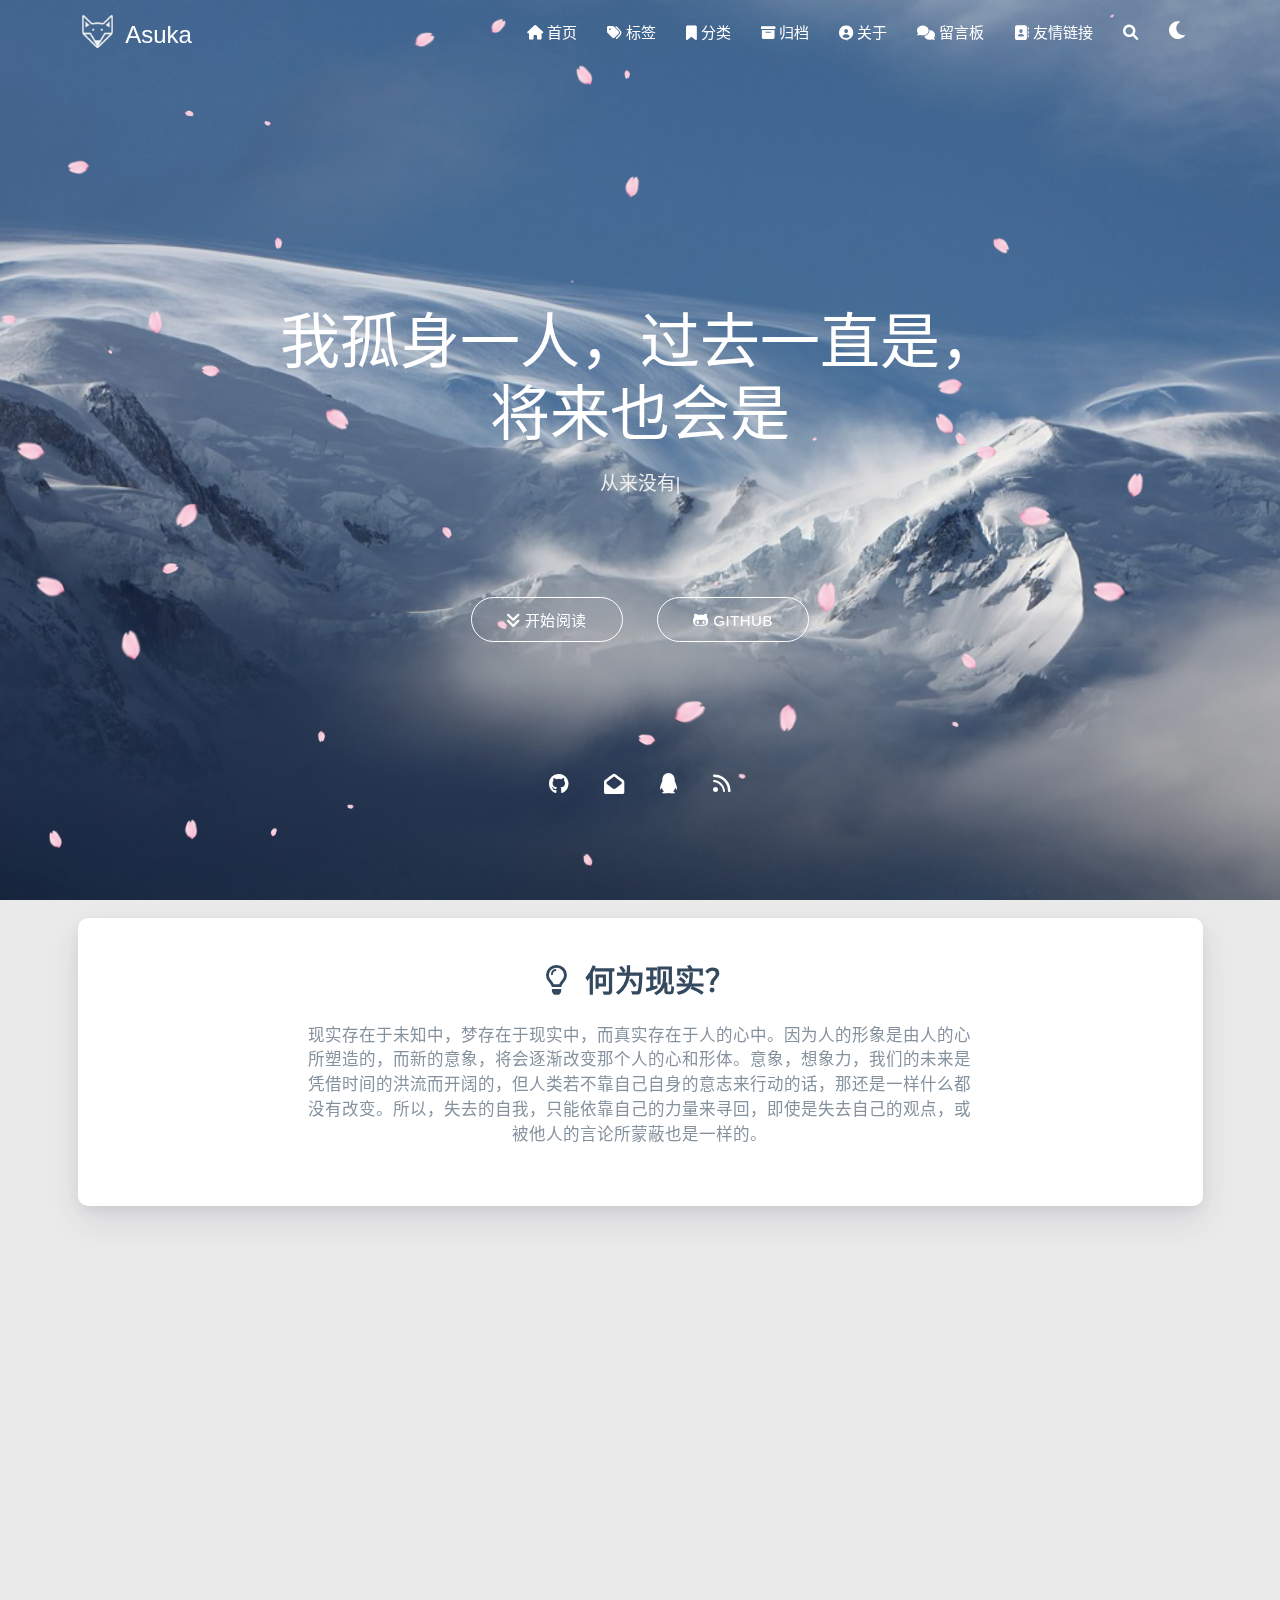
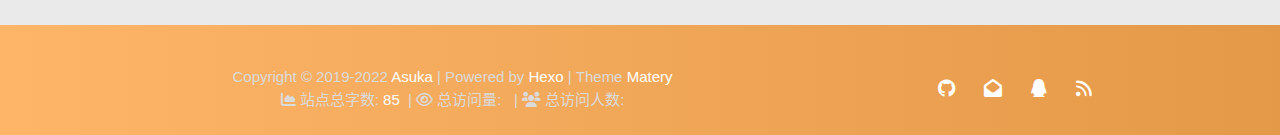
==== commit 1deaa035: "Site updated: 2022-09-23 22:12:26" ====
--- a/index.html
+++ b/index.html
@@ -1,11 +1,11 @@
 <!DOCTYPE HTML>
-<html lang="en">
+<html lang="zh-CN">
 
 
 <head>
     <meta charset="utf-8">
-    <meta name="keywords" content="Hexo">
-    <meta name="description" content="Hexo">
+    <meta name="keywords" content="Asuka">
+    <meta name="description" content="Asuka">
     <meta http-equiv="X-UA-Compatible" content="IE=edge">
     <meta name="viewport" content="width=device-width, initial-scale=1.0, user-scalable=no">
     <meta name="renderer" content="webkit|ie-stand|ie-comp">
@@ -17,7 +17,7 @@
     <!-- Global site tag (gtag.js) - Google Analytics -->
 
 
-    <title>Hexo</title>
+    <title>Asuka</title>
     <link rel="icon" type="image/png" href="/favicon.png">
     
 
@@ -101,7 +101,7 @@
                     
                     <img src="/medias/logo.png" class="logo-img" alt="LOGO">
                     
-                    <span class="logo-span">Hexo</span>
+                    <span class="logo-span">Asuka</span>
                 </a>
             </div>
             
@@ -115,7 +115,7 @@
       
       <i class="fas fa-home" style="zoom: 0.6;"></i>
       
-      <span>Index</span>
+      <span>首页</span>
     </a>
     
   </li>
@@ -126,7 +126,7 @@
       
       <i class="fas fa-tags" style="zoom: 0.6;"></i>
       
-      <span>Tags</span>
+      <span>标签</span>
     </a>
     
   </li>
@@ -137,7 +137,7 @@
       
       <i class="fas fa-bookmark" style="zoom: 0.6;"></i>
       
-      <span>Categories</span>
+      <span>分类</span>
     </a>
     
   </li>
@@ -148,7 +148,7 @@
       
       <i class="fas fa-archive" style="zoom: 0.6;"></i>
       
-      <span>Archives</span>
+      <span>归档</span>
     </a>
     
   </li>
@@ -159,7 +159,7 @@
       
       <i class="fas fa-user-circle" style="zoom: 0.6;"></i>
       
-      <span>About</span>
+      <span>关于</span>
     </a>
     
   </li>
@@ -170,7 +170,7 @@
       
       <i class="fas fa-comments" style="zoom: 0.6;"></i>
       
-      <span>Contact</span>
+      <span>留言板</span>
     </a>
     
   </li>
@@ -181,14 +181,14 @@
       
       <i class="fas fa-address-book" style="zoom: 0.6;"></i>
       
-      <span>Friends</span>
+      <span>友情链接</span>
     </a>
     
   </li>
   
   <li>
     <a href="#searchModal" class="modal-trigger waves-effect waves-light">
-      <i id="searchIcon" class="fas fa-search" title="Search" style="zoom: 0.85;"></i>
+      <i id="searchIcon" class="fas fa-search" title="搜索" style="zoom: 0.85;"></i>
     </a>
   </li>
   <li>
@@ -205,7 +205,7 @@
         
         <img src="/medias/logo.png" class="logo-img circle responsive-img">
         
-        <div class="logo-name">Hexo</div>
+        <div class="logo-name">Asuka</div>
         <div class="logo-desc">
             
             Never really desperate, only the lost of the soul.
@@ -221,7 +221,7 @@
 			
 			    <i class="fa-fw fas fa-home"></i>
 			
-			Index
+			首页
 		</a>
           
         </li>
@@ -232,7 +232,7 @@
 			
 			    <i class="fa-fw fas fa-tags"></i>
 			
-			Tags
+			标签
 		</a>
           
         </li>
@@ -243,7 +243,7 @@
 			
 			    <i class="fa-fw fas fa-bookmark"></i>
 			
-			Categories
+			分类
 		</a>
           
         </li>
@@ -254,7 +254,7 @@
 			
 			    <i class="fa-fw fas fa-archive"></i>
 			
-			Archives
+			归档
 		</a>
           
         </li>
@@ -265,7 +265,7 @@
 			
 			    <i class="fa-fw fas fa-user-circle"></i>
 			
-			About
+			关于
 		</a>
           
         </li>
@@ -276,7 +276,7 @@
 			
 			    <i class="fa-fw fas fa-comments"></i>
 			
-			Contact
+			留言板
 		</a>
           
         </li>
@@ -287,7 +287,7 @@
 			
 			    <i class="fa-fw fas fa-address-book"></i>
 			
-			Friends
+			友情链接
 		</a>
           
         </li>
@@ -380,7 +380,7 @@
         <div class="brand">
             <div class="title center-align">
                 
-                    subtitle
+                我孤身一人，过去一直是，将来也会是
                 
             </div>
 
@@ -421,11 +421,11 @@
 
             <div class="cover-btns">
                 <a href="#indexCard" class="waves-effect waves-light btn">
-                    <i class="fa fa-angle-double-down"></i>Start
+                    <i class="fa fa-angle-double-down"></i>开始阅读
                 </a>
 
                 
-                    <a href="https://github.com/blinkfox/hexo-theme-matery" class="waves-effect waves-light btn" target="_blank">
+                    <a href="https://github.com/Asukafixbog/Asukafixbog.github.io" class="waves-effect waves-light btn" target="_blank">
                         <i class="fab fa-github-alt"></i>Github
                     </a>
                 
@@ -437,7 +437,7 @@
 
 
 
-    <a href="mailto:1181062873@qq.com" class="tooltipped" target="_blank" data-tooltip="邮件联系我" data-position="top" data-delay="50">
+    <a href="mailto:1103208133@qq.com" class="tooltipped" target="_blank" data-tooltip="邮件联系我" data-position="top" data-delay="50">
         <i class="fas fa-envelope-open"></i>
     </a>
 
@@ -447,7 +447,7 @@
 
 
 
-    <a href="tencent://AddContact/?fromId=50&fromSubId=1&subcmd=all&uin=1181062873" class="tooltipped" target="_blank" data-tooltip="QQ联系我: 1181062873" data-position="top" data-delay="50">
+    <a href="tencent://AddContact/?fromId=50&fromSubId=1&subcmd=all&uin=1103208133" class="tooltipped" target="_blank" data-tooltip="QQ联系我: 1103208133" data-position="top" data-delay="50">
         <i class="fab fa-qq"></i>
     </a>
 
@@ -543,12 +543,12 @@
                         <div class="dream">
     
     <div class="title center-align">
-        <i class="far fa-lightbulb"></i>&nbsp;&nbsp;我的梦想
+        <i class="far fa-lightbulb"></i>&nbsp;&nbsp;何为现实？
     </div>
     
     <div class="row">
         <div class="col l8 offset-l2 m10 offset-m1 s10 offset-s1 center-align text">
-            不是每个人都应该像我这样去建造一座水晶大教堂，但是每个人都应该拥有自己的梦想，设计自己的梦想，追求自己的梦想，实现自己的梦想。梦想是生命的灵魂，是心灵的灯塔，是引导人走向成功的信仰。有了崇高的梦想，只要矢志不渝地追求，梦想就会成为现实，奋斗就会变成壮举，生命就会创造奇迹。——罗伯·舒乐
+            现实存在于未知中，梦存在于现实中，而真实存在于人的心中。因为人的形象是由人的心所塑造的，而新的意象，将会逐渐改变那个人的心和形体。意象，想象力，我们的未来是凭借时间的洪流而开阔的，但人类若不靠自己自身的意志来行动的话，那还是一样什么都没有改变。所以，失去的自我，只能依靠自己的力量来寻回，即使是失去自己的观点，或被他人的言论所蒙蔽也是一样的。
         </div>
     </div>
 </div>
@@ -582,13 +582,13 @@
              <!-- 隐藏某个文章 -->
             <div class="article col s12 m6 l4" data-aos="zoom-in">
                 <div class="card">
-                    <a href="/2022/09/23/My-New-Post/">
+                    <a href="/2022/09/23/my-new-post/">
                         <div class="card-image">
                             
                             
-                            <img src="/medias/featureimages/20.jpg" class="responsive-img" alt="My New Post">
-                            
-                            <span class="card-title">My New Post</span>
+                            <img src="/medias/featureimages/7.jpg" class="responsive-img" alt="我的第一篇文章">
+                            
+                            <span class="card-title">我的第一篇文章</span>
                         </div>
                     </a>
 
@@ -610,7 +610,7 @@
                             <span class="publish-author">
                                 
                                 <i class="fas fa-user fa-fw"></i>
-                                John Doe
+                                Asuka
                                 
                             </span>
                         </div>
@@ -647,7 +647,7 @@
                             <span class="publish-author">
                                 
                                 <i class="fas fa-user fa-fw"></i>
-                                John Doe
+                                Asuka
                                 
                             </span>
                         </div>
@@ -704,9 +704,9 @@
         <meting-js class="col l8 offset-l2 m10 offset-m1 s12"
                    server="netease"
                    type="playlist"
-                   id="503838841"
+                   id="2303903597"
                    fixed='true'
-                   autoplay='false'
+                   autoplay='true'
                    theme='#42b983'
                    loop='all'
                    order='random'
@@ -730,24 +730,27 @@
             
                 <span id="year">2019-2022</span>
             
-            <a href="/about" target="_blank">John Doe</a>
+            <a href="/about" target="_blank">Asuka</a>
             |&nbsp;Powered by&nbsp;<a href="https://hexo.io/" target="_blank">Hexo</a>
             |&nbsp;Theme&nbsp;<a href="https://github.com/blinkfox/hexo-theme-matery" target="_blank">Matery</a>
             <br>
             
+                &nbsp;<i class="fas fa-chart-area"></i>&nbsp;站点总字数:&nbsp;<span
+                        class="white-color">85</span>
+            
             
             
                 
             
             
                 <span id="busuanzi_container_site_pv">
-                &nbsp;|&nbsp;<i class="far fa-eye"></i>&nbsp;Total visits:&nbsp;
+                &nbsp;|&nbsp;<i class="far fa-eye"></i>&nbsp;总访问量:&nbsp;
                     <span id="busuanzi_value_site_pv" class="white-color"></span>
             </span>
             
             
                 <span id="busuanzi_container_site_uv">
-                &nbsp;|&nbsp;<i class="fas fa-users"></i>&nbsp;Total visitors:&nbsp;
+                &nbsp;|&nbsp;<i class="fas fa-users"></i>&nbsp;总访问人数:&nbsp;
                     <span id="busuanzi_value_site_uv" class="white-color"></span>
             </span>
             
@@ -765,7 +768,7 @@
 
 
 
-    <a href="mailto:1181062873@qq.com" class="tooltipped" target="_blank" data-tooltip="邮件联系我" data-position="top" data-delay="50">
+    <a href="mailto:1103208133@qq.com" class="tooltipped" target="_blank" data-tooltip="邮件联系我" data-position="top" data-delay="50">
         <i class="fas fa-envelope-open"></i>
     </a>
 
@@ -775,7 +778,7 @@
 
 
 
-    <a href="tencent://AddContact/?fromId=50&fromSubId=1&subcmd=all&uin=1181062873" class="tooltipped" target="_blank" data-tooltip="QQ联系我: 1181062873" data-position="top" data-delay="50">
+    <a href="tencent://AddContact/?fromId=50&fromSubId=1&subcmd=all&uin=1103208133" class="tooltipped" target="_blank" data-tooltip="QQ联系我: 1103208133" data-position="top" data-delay="50">
         <i class="fab fa-qq"></i>
     </a>
 
@@ -800,8 +803,8 @@
 <div id="searchModal" class="modal">
     <div class="modal-content">
         <div class="search-header">
-            <span class="title"><i class="fas fa-search"></i>&nbsp;&nbsp;Search</span>
-            <input type="search" id="searchInput" name="s" placeholder="Please enter a search keyword"
+            <span class="title"><i class="fas fa-search"></i>&nbsp;&nbsp;搜索</span>
+            <input type="search" id="searchInput" name="s" placeholder="请输入搜索的关键字"
                    class="search-input">
         </div>
         <div id="searchResult"></div>
@@ -942,6 +945,15 @@
     
 
     
+        
+        <script type="text/javascript">
+            // 只在桌面版网页启用特效
+            var windowWidth = $(window).width();
+            if (windowWidth > 768) {
+                document.write('<script type="text/javascript" src="/libs/others/sakura.js"><\/script>');
+            }
+        </script>
+    
 
     <!-- 雪花特效 -->
     
--- a/css/matery.css
+++ b/css/matery.css
@@ -241,11 +241,11 @@
 }
 
 .bg-color {
-    background-image: linear-gradient(to right, #4cbf30 0%, #0f9d58 100%);
+    background-image: linear-gradient(to right, #feb568 0%, #e49948 100%);
 }
 
 .text-color {
-    color: #0f9d58 !important;
+    color: #feb568 !important;
 }
 
 .white-color {
@@ -257,7 +257,7 @@
     position: fixed;
     bottom: 0;
     z-index: 300;
-    background: linear-gradient(to right, #4cbf30 0%, #0f9d58 100%);
+    background: linear-gradient(to right, #feb568 0%, #e49948 100%);
     opacity: 0.8;
 }
 
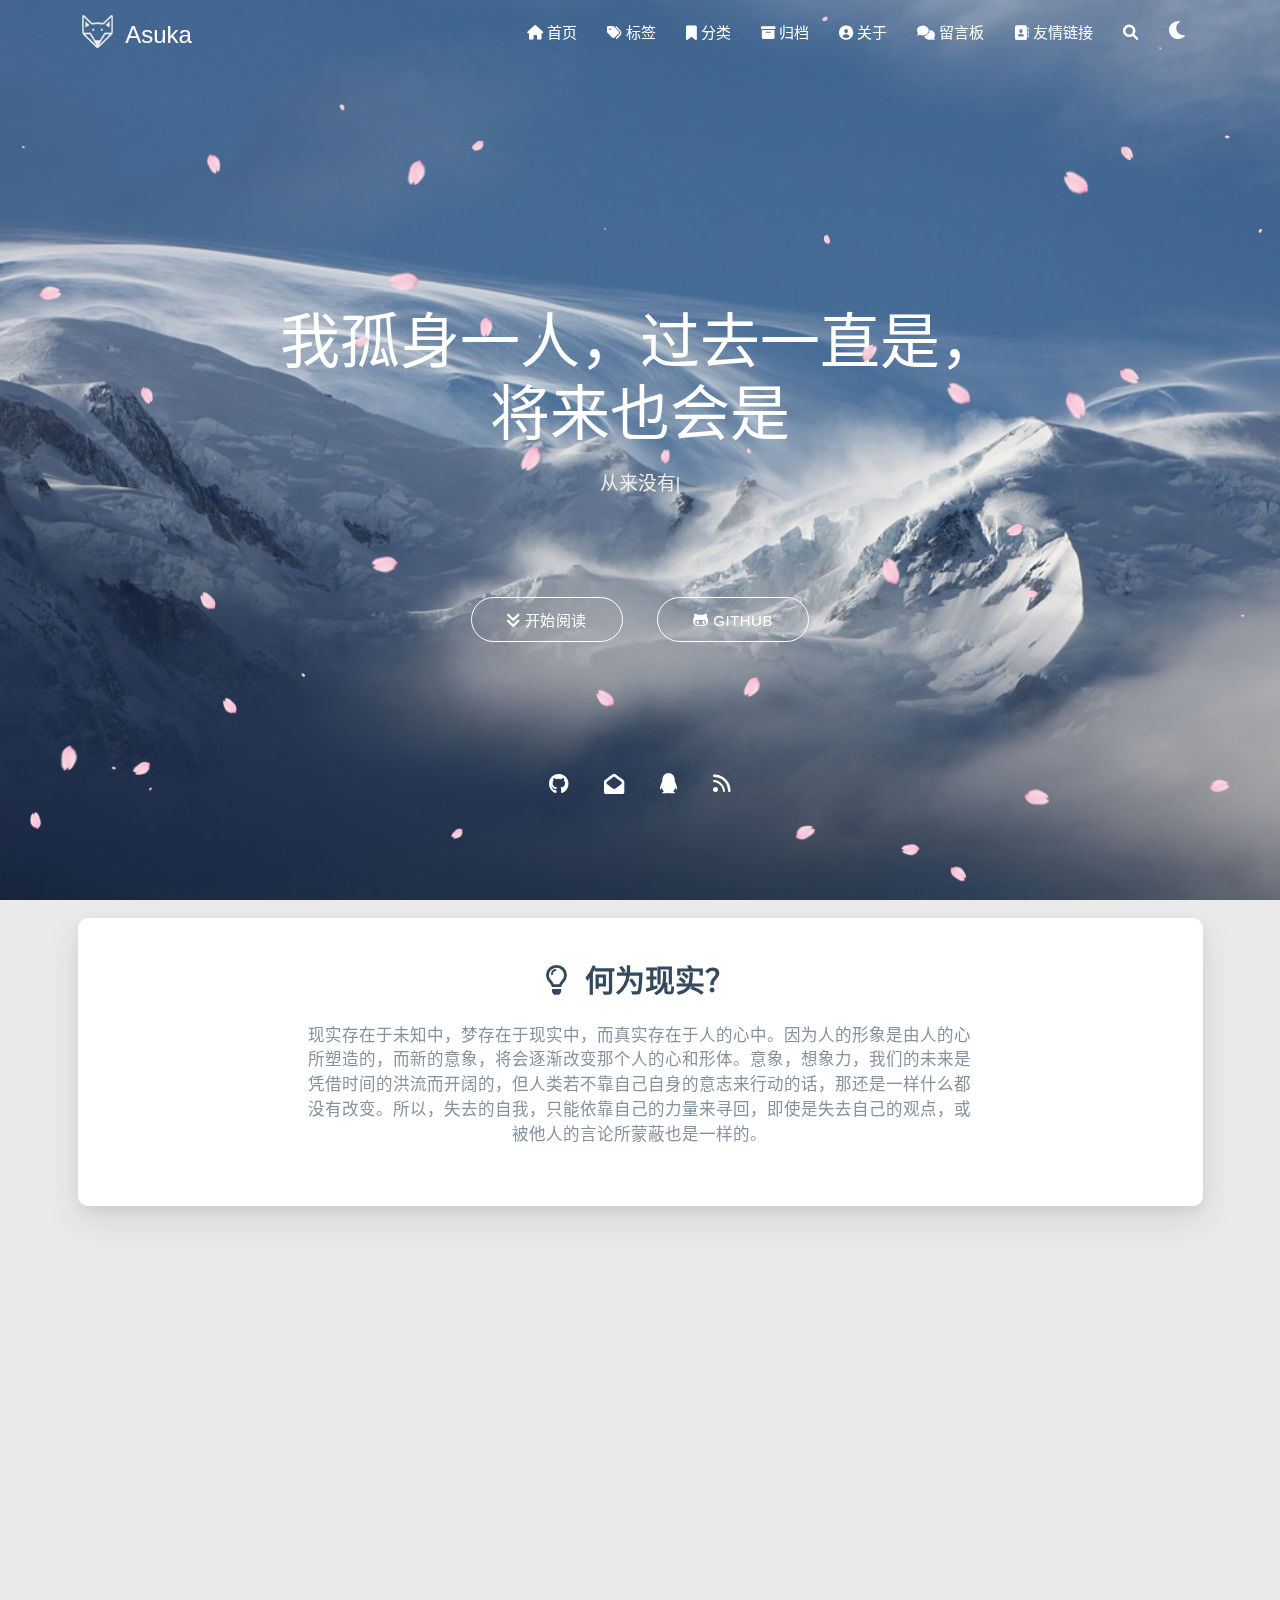
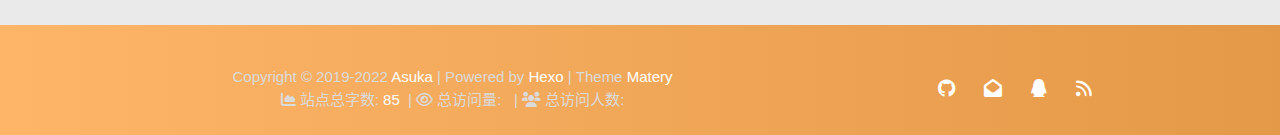
==== commit 1b8546fd: "Site updated: 2022-09-23 22:29:50" ====
--- a/index.html
+++ b/index.html
@@ -582,7 +582,7 @@
              <!-- 隐藏某个文章 -->
             <div class="article col s12 m6 l4" data-aos="zoom-in">
                 <div class="card">
-                    <a href="/2022/09/23/my-new-post/">
+                    <a href="/2022/09/23/wo-de-di-yi-pian-wen-zhang/">
                         <div class="card-image">
                             
                             
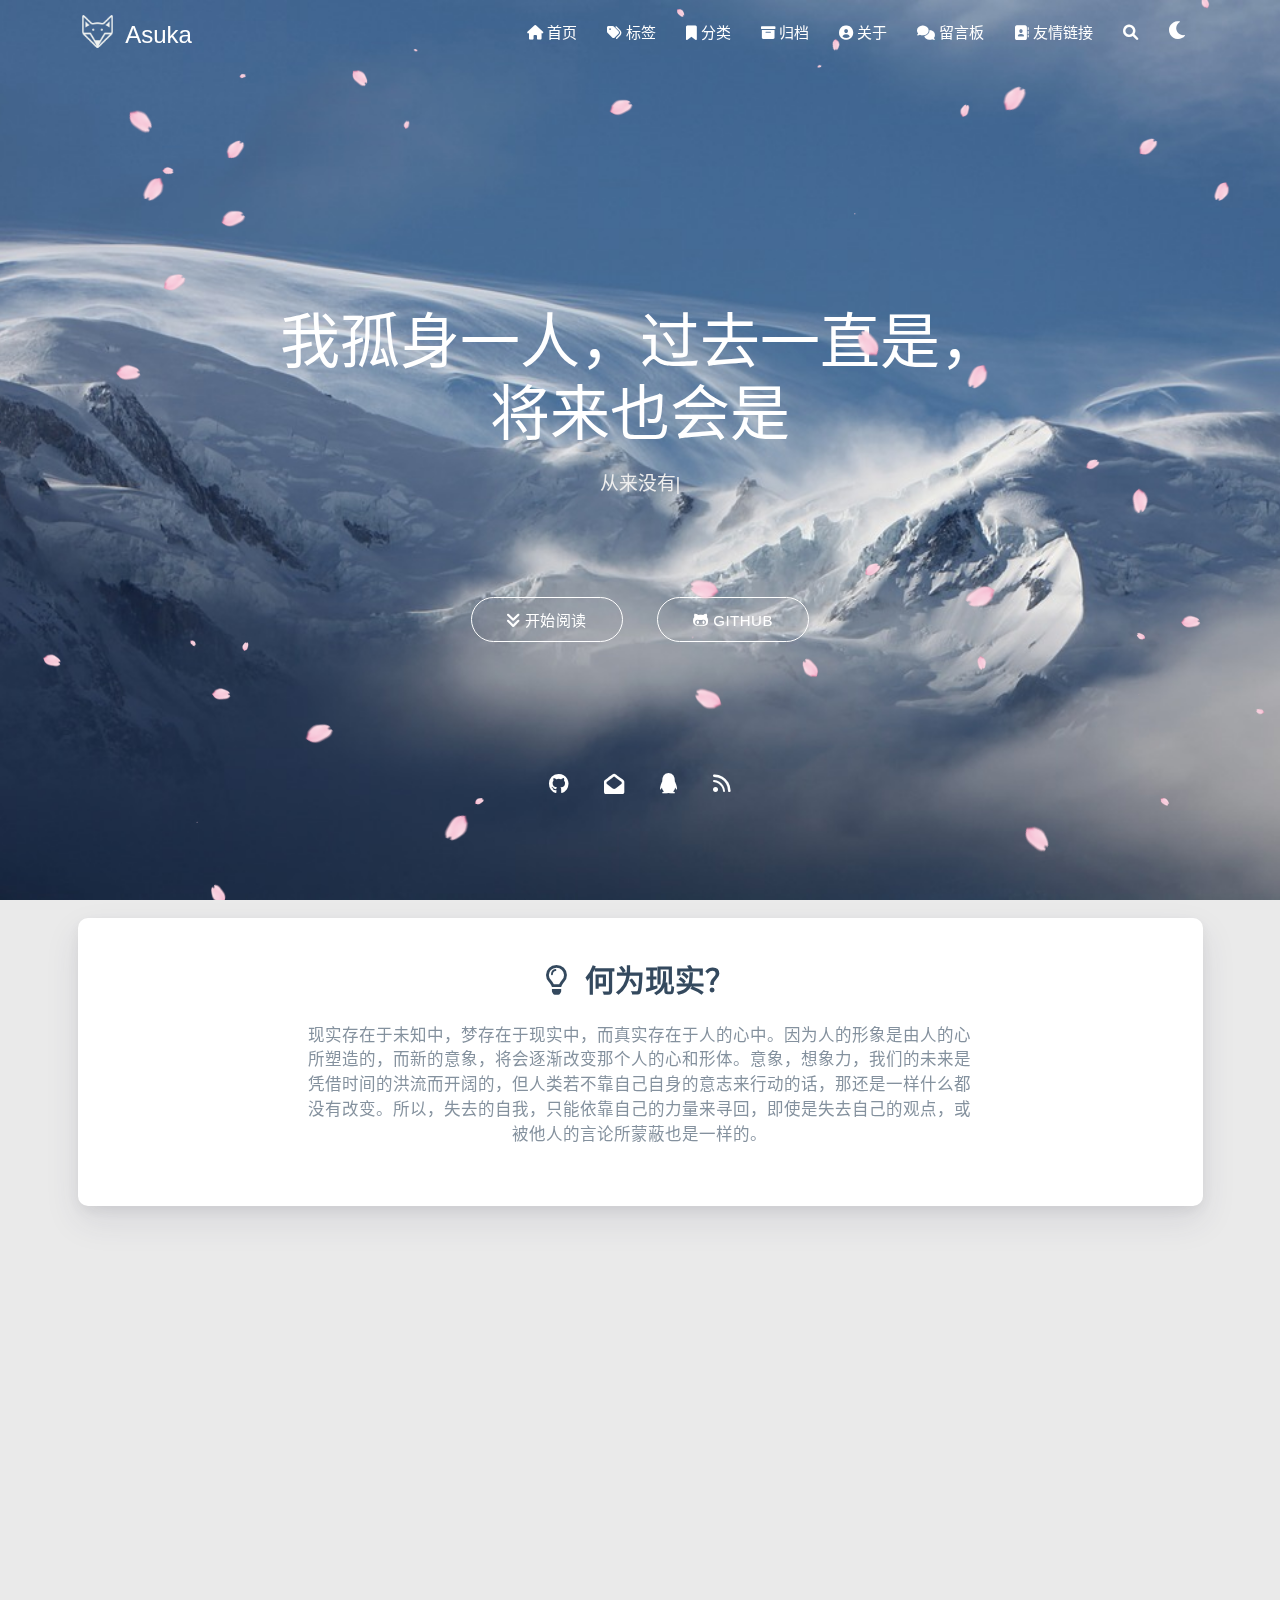
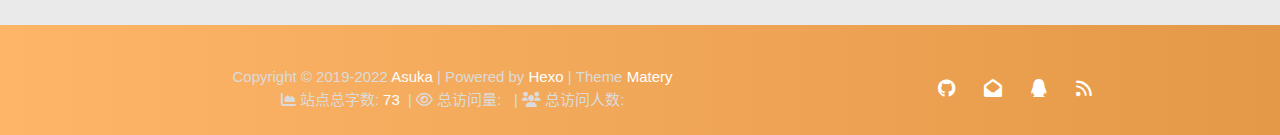
==== commit 8d7ed9ab: "Site updated: 2022-09-23 22:39:32" ====
--- a/index.html
+++ b/index.html
@@ -582,48 +582,6 @@
              <!-- 隐藏某个文章 -->
             <div class="article col s12 m6 l4" data-aos="zoom-in">
                 <div class="card">
-                    <a href="/2022/09/23/wo-de-di-yi-pian-wen-zhang/">
-                        <div class="card-image">
-                            
-                            
-                            <img src="/medias/featureimages/7.jpg" class="responsive-img" alt="我的第一篇文章">
-                            
-                            <span class="card-title">我的第一篇文章</span>
-                        </div>
-                    </a>
-
-                    <div class="card-content article-content">
-                        <div class="summary block-with-text">
-                            
-                                第一章
-内容
-第二章
-内容
-总结
-
-                            
-                        </div>
-                        <div class="publish-info">
-                            <span class="publish-date">
-                                <i class="far fa-clock fa-fw icon-date"></i>2022-09-23
-                            </span>
-                            <span class="publish-author">
-                                
-                                <i class="fas fa-user fa-fw"></i>
-                                Asuka
-                                
-                            </span>
-                        </div>
-                    </div>
-
-                    
-                </div>
-            </div>
-              <!-- 隐藏某个文章 -->
-            
-             <!-- 隐藏某个文章 -->
-            <div class="article col s12 m6 l4" data-aos="zoom-in">
-                <div class="card">
                     <a href="/2022/09/23/hello-world/">
                         <div class="card-image">
                             
@@ -736,7 +694,7 @@
             <br>
             
                 &nbsp;<i class="fas fa-chart-area"></i>&nbsp;站点总字数:&nbsp;<span
-                        class="white-color">85</span>
+                        class="white-color">73</span>
             
             
             
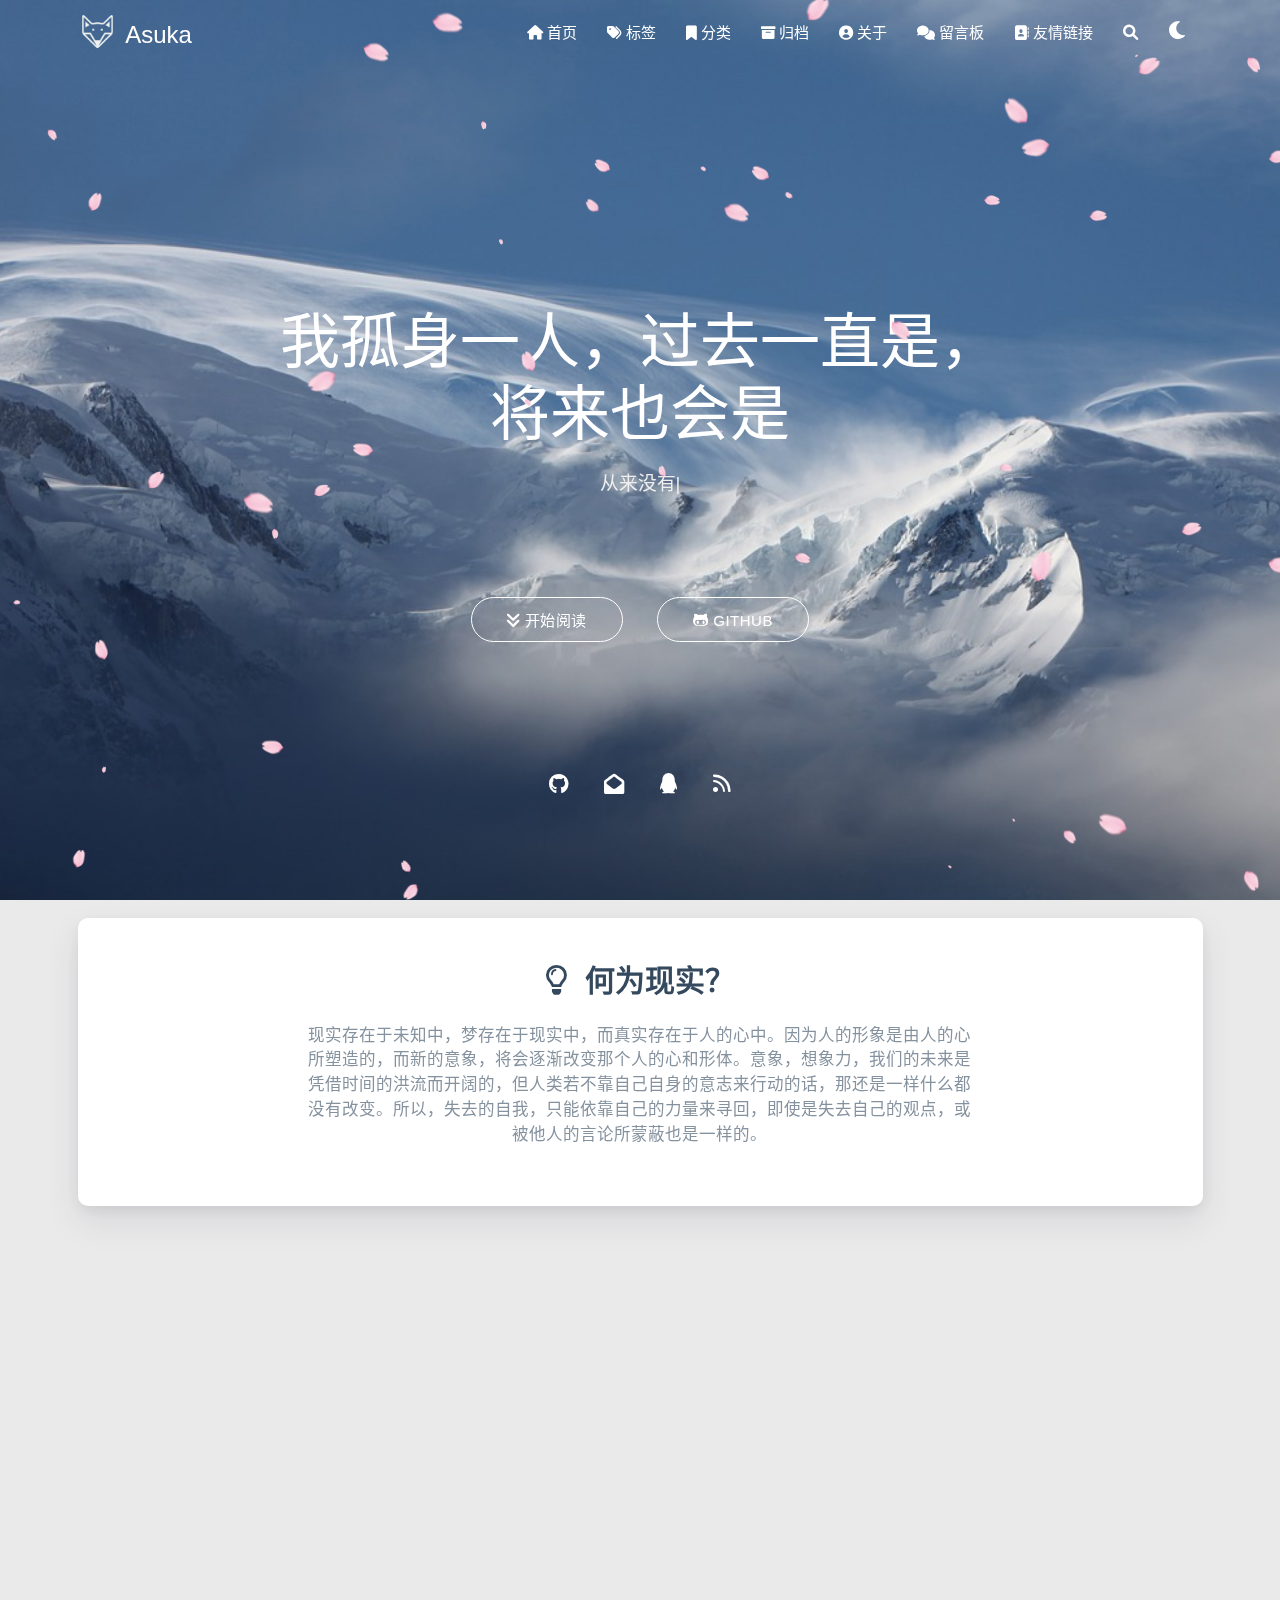
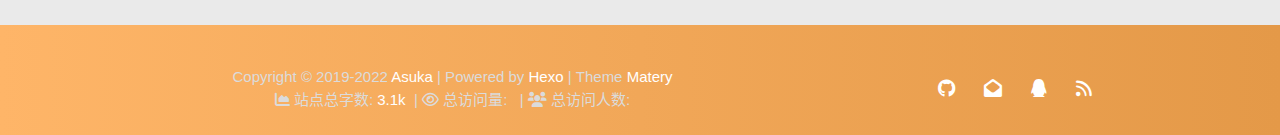
==== commit e7b1d1fa: "Site updated: 2022-09-26 23:29:12" ====
--- a/index.html
+++ b/index.html
@@ -578,6 +578,47 @@
     <!-- 所有文章卡片 -->
     <article id="articles" class="container articles">
         <div class="row article-row">
+            
+             <!-- 隐藏某个文章 -->
+            <div class="article col s12 m6 l4" data-aos="zoom-in">
+                <div class="card">
+                    <a href="/2022/09/26/zai-jian-liao-suo-you-de-eva/">
+                        <div class="card-image">
+                            
+                            
+                            <img src="/medias/featureimages/9.jpg" class="responsive-img" alt="再见了，所有的Eva">
+                            
+                            <span class="card-title">再见了，所有的Eva</span>
+                        </div>
+                    </a>
+
+                    <div class="card-content article-content">
+                        <div class="summary block-with-text">
+                            
+                                 庵野秀明用20多年讲了一个人与社会的故事。
+最初的eva有着极为浓重的宗教概念，亚当、莉莉丝、神之使徒、灵魂，这里不过多赘述。
+最初我也是觉得这部《终》做的实在坑，童年毁灭了。
+但看完后，觉得这不应该是童年毁灭了，而是童年终结了。
+在原著
+                            
+                        </div>
+                        <div class="publish-info">
+                            <span class="publish-date">
+                                <i class="far fa-clock fa-fw icon-date"></i>2022-09-26
+                            </span>
+                            <span class="publish-author">
+                                
+                                <i class="fas fa-user fa-fw"></i>
+                                Asuka
+                                
+                            </span>
+                        </div>
+                    </div>
+
+                    
+                </div>
+            </div>
+              <!-- 隐藏某个文章 -->
             
              <!-- 隐藏某个文章 -->
             <div class="article col s12 m6 l4" data-aos="zoom-in">
@@ -694,7 +735,7 @@
             <br>
             
                 &nbsp;<i class="fas fa-chart-area"></i>&nbsp;站点总字数:&nbsp;<span
-                        class="white-color">73</span>
+                        class="white-color">3.1k</span>
             
             
             
